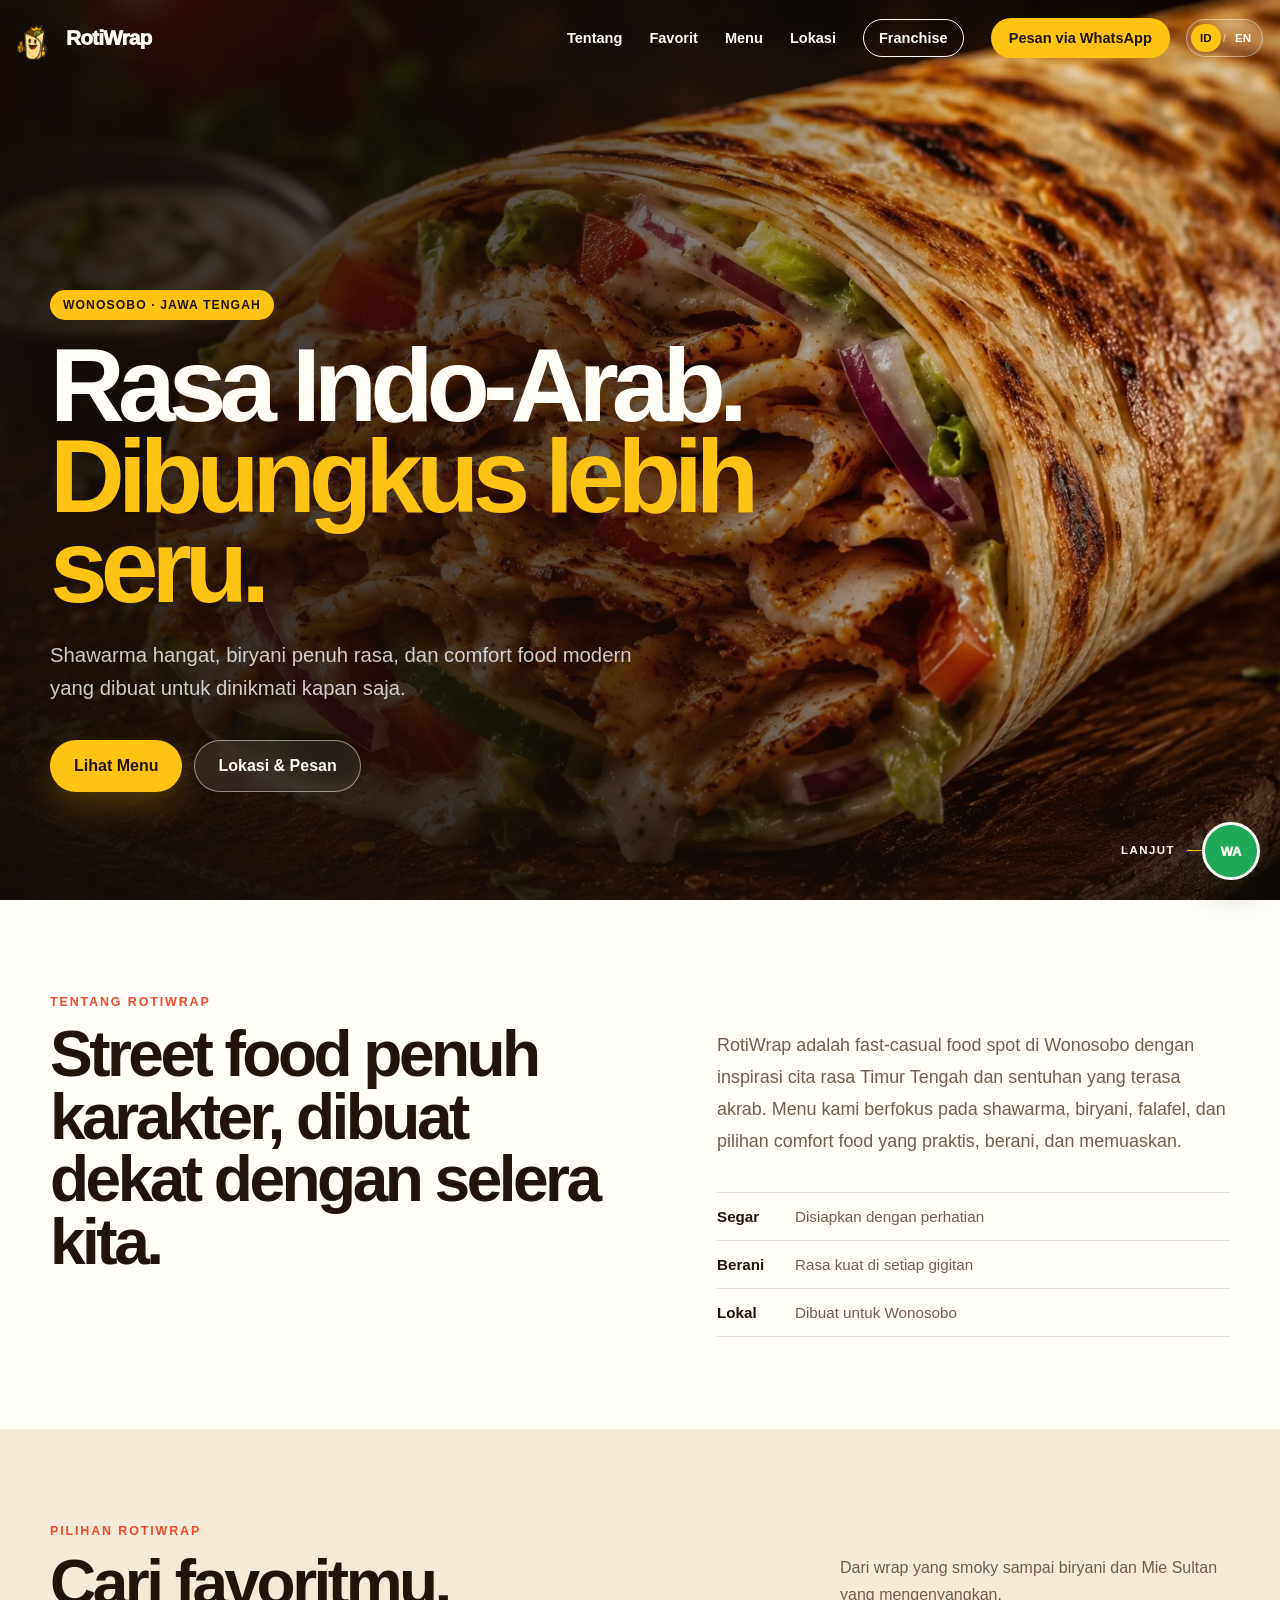
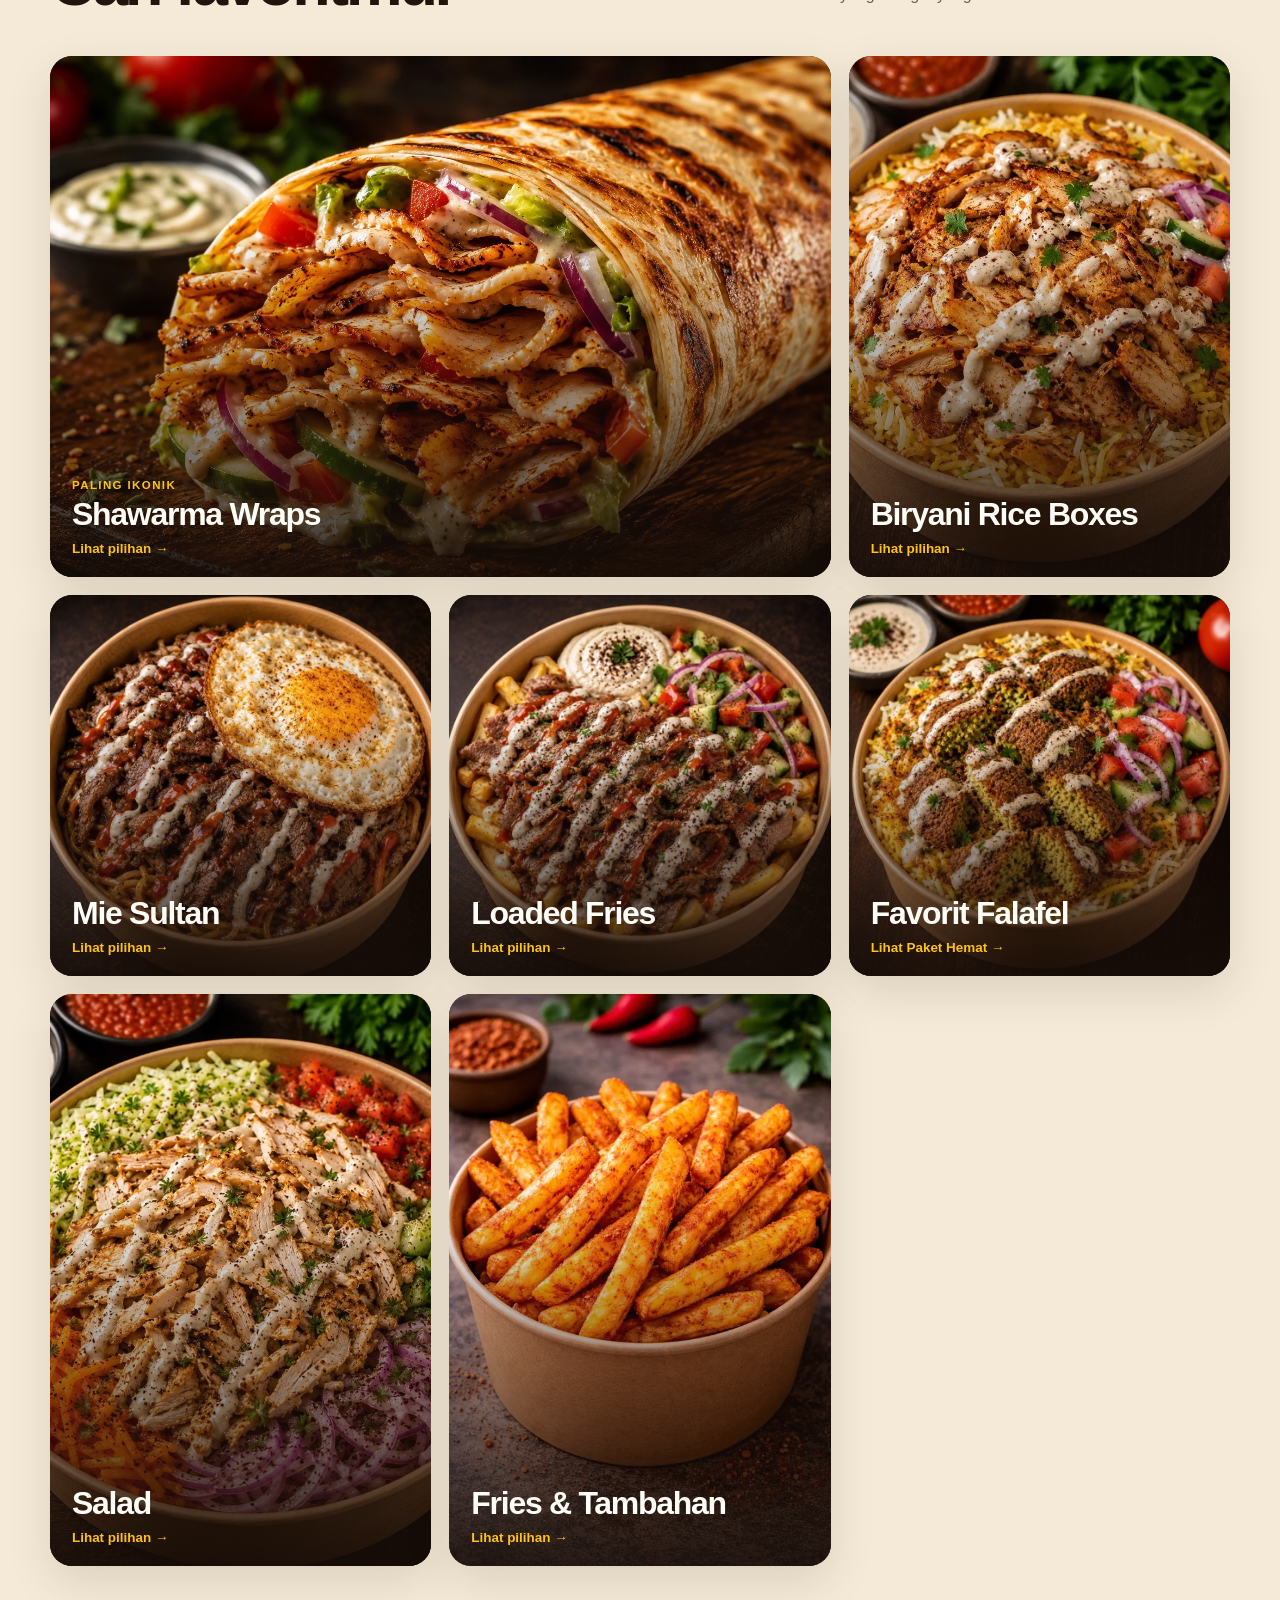
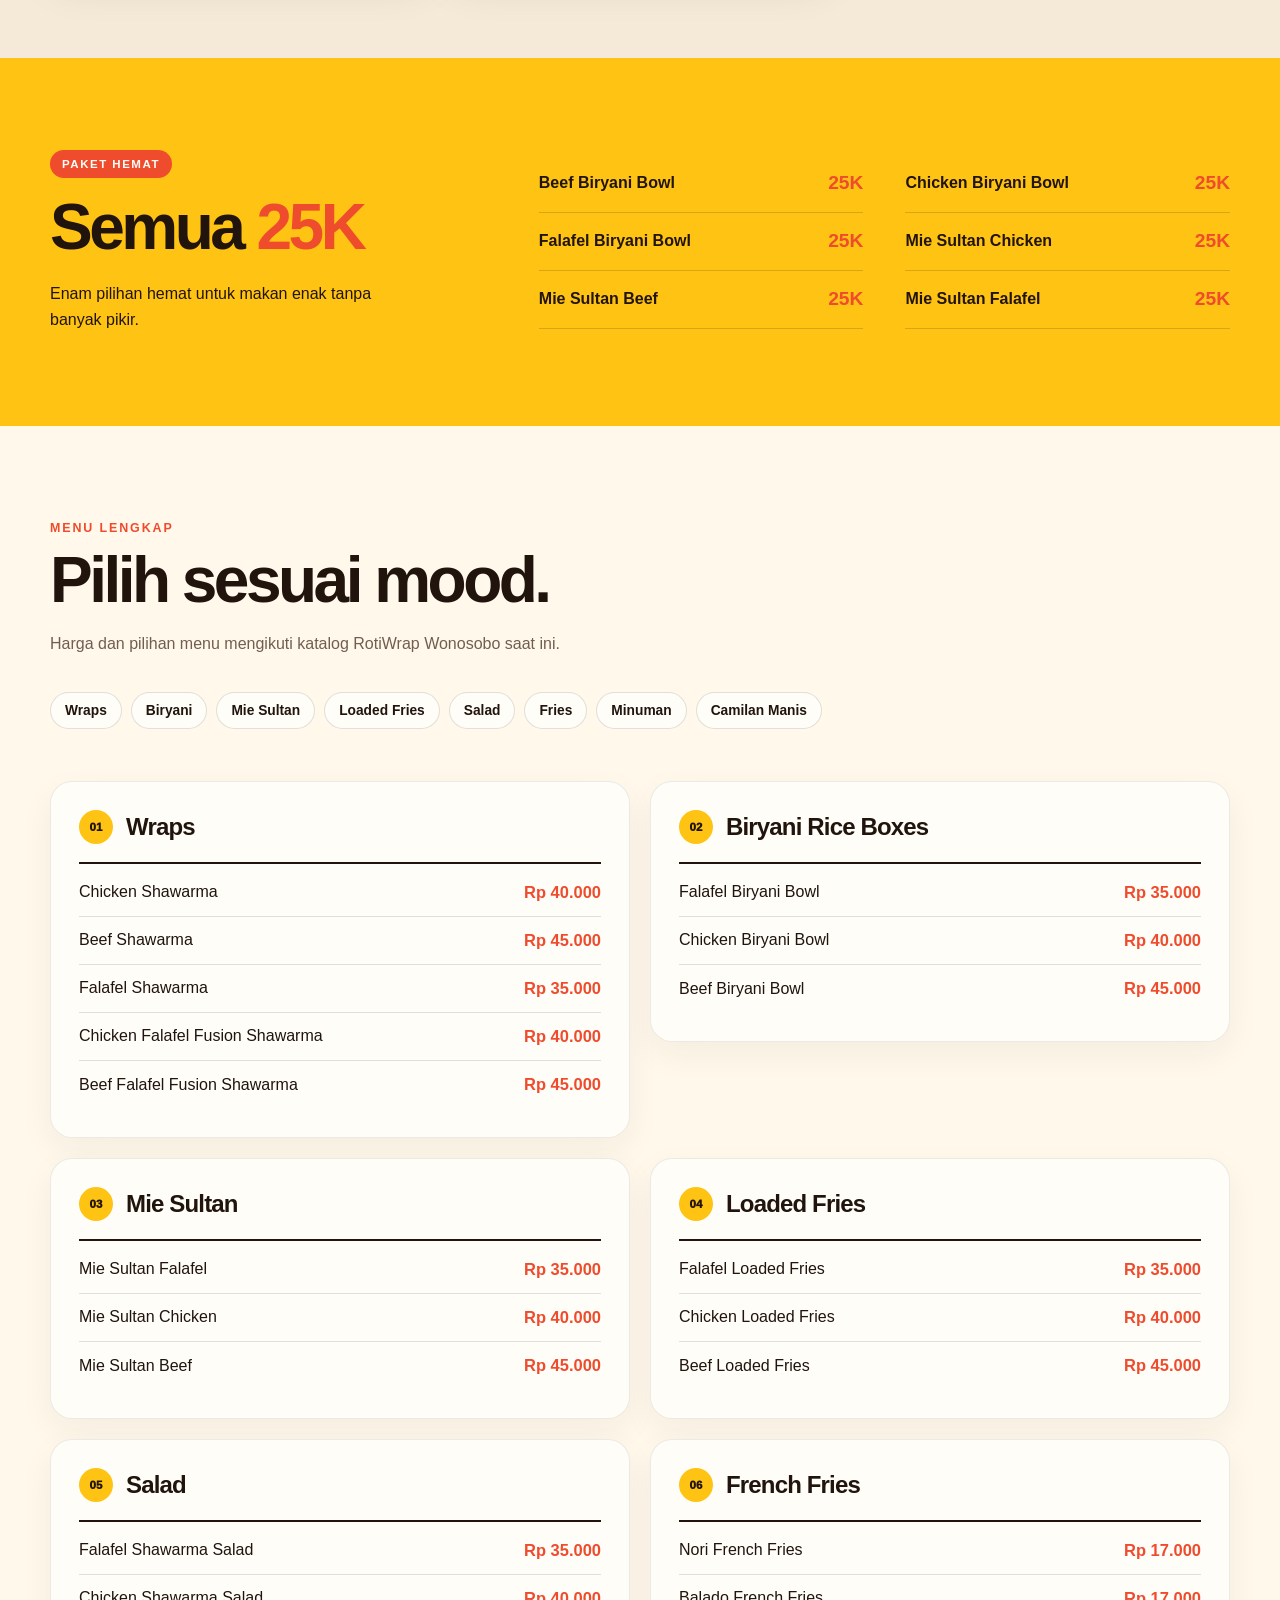
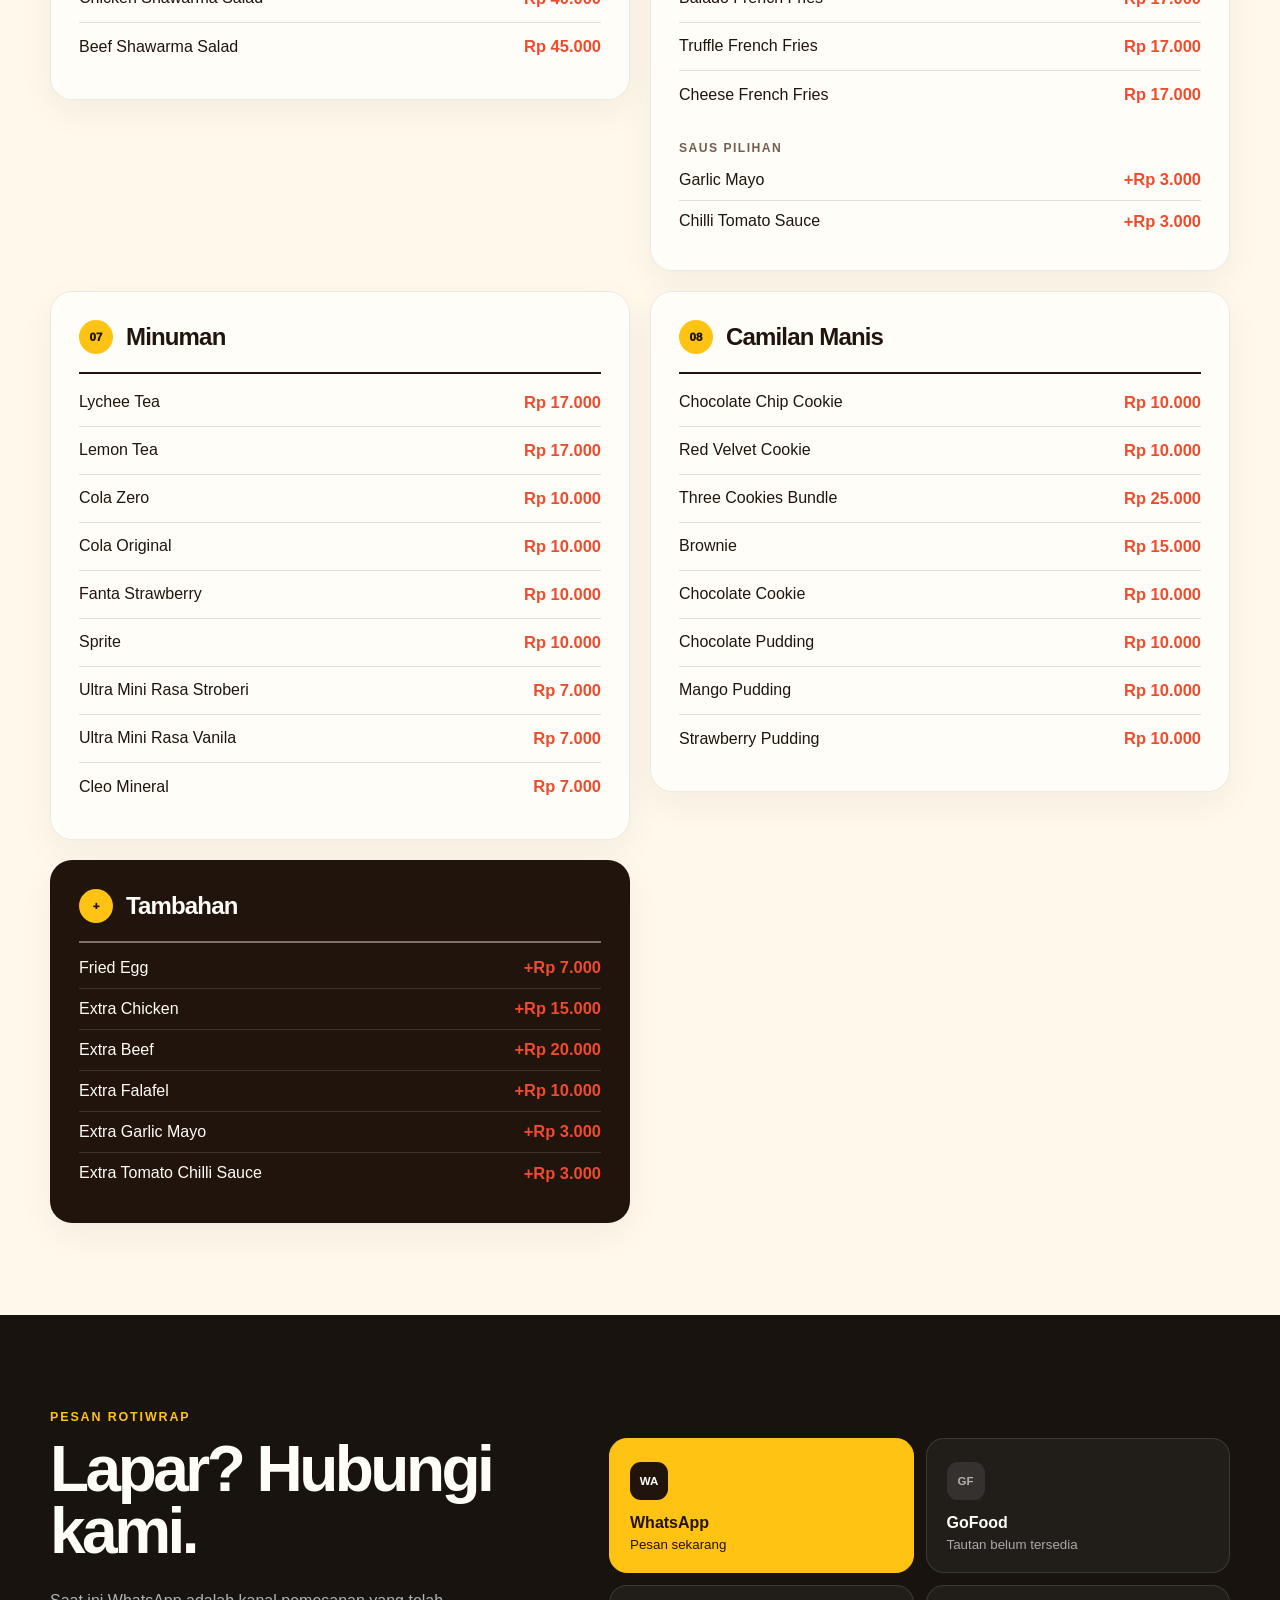
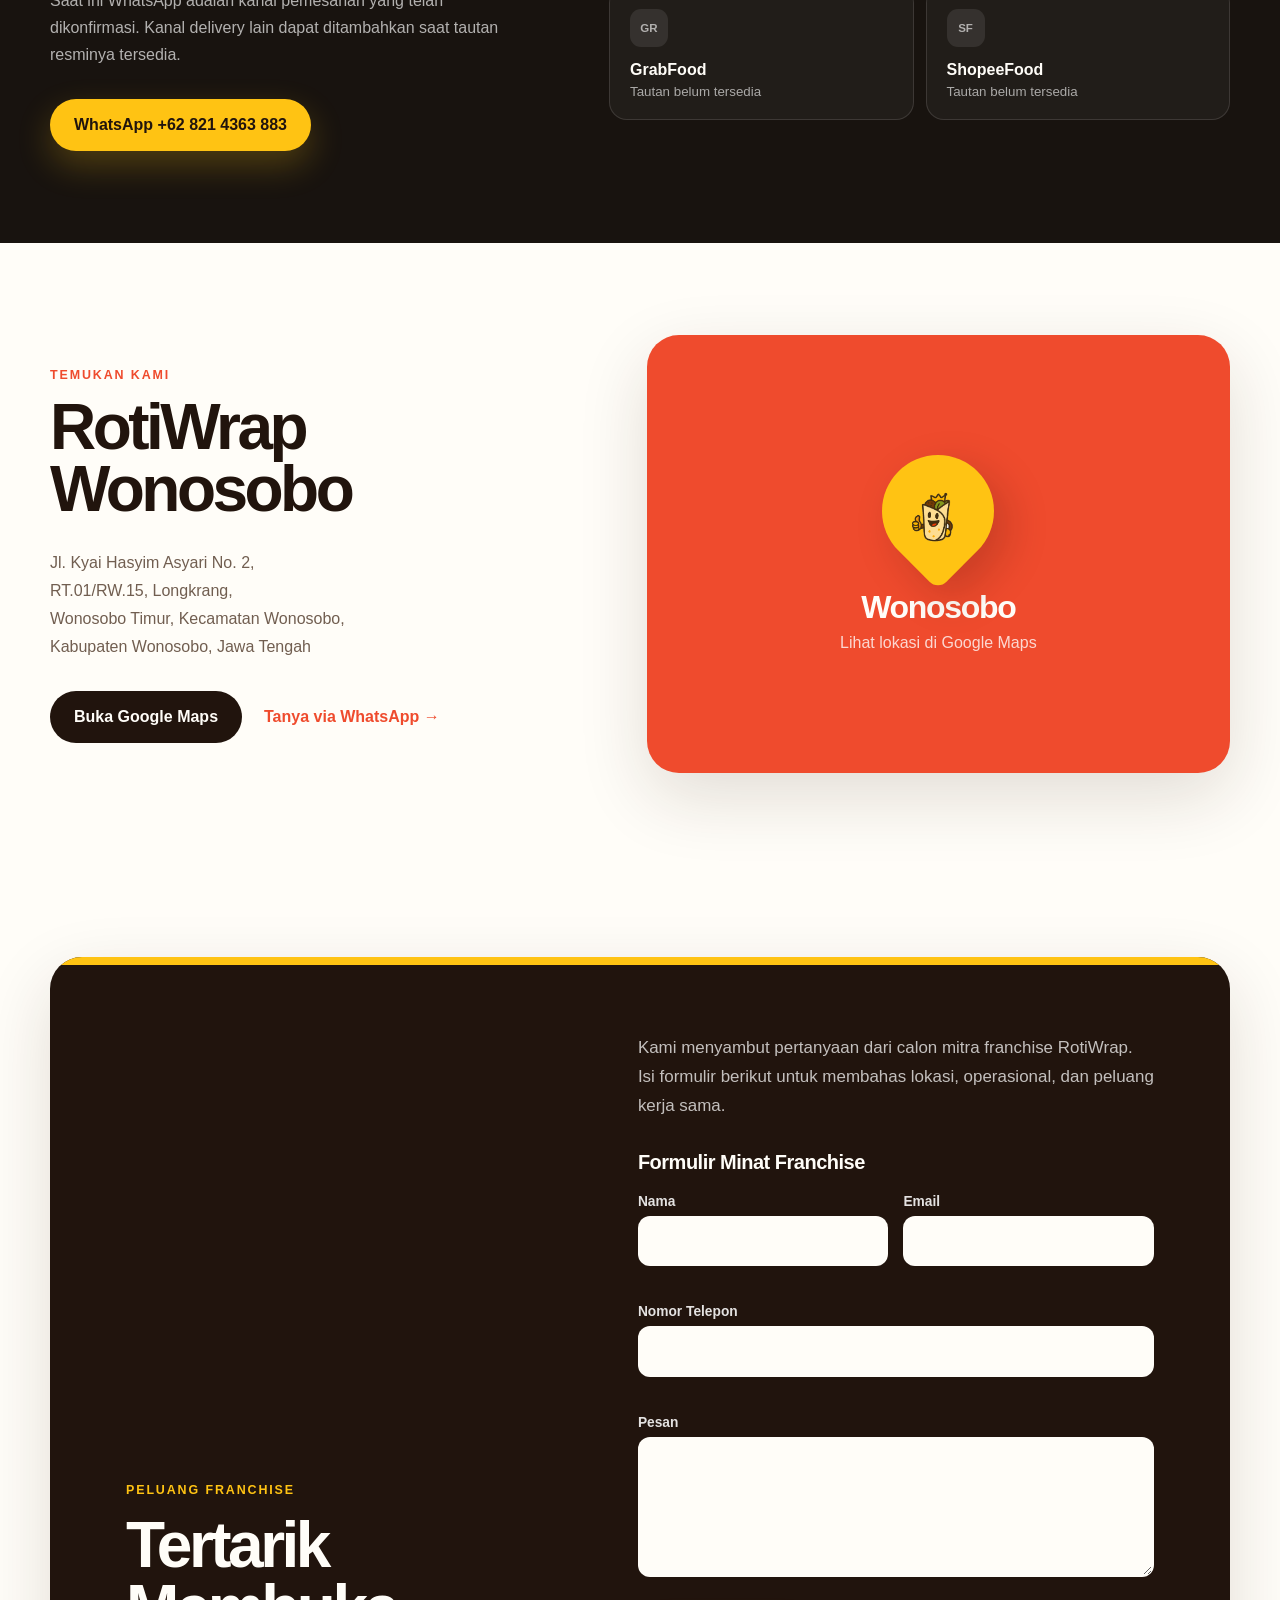
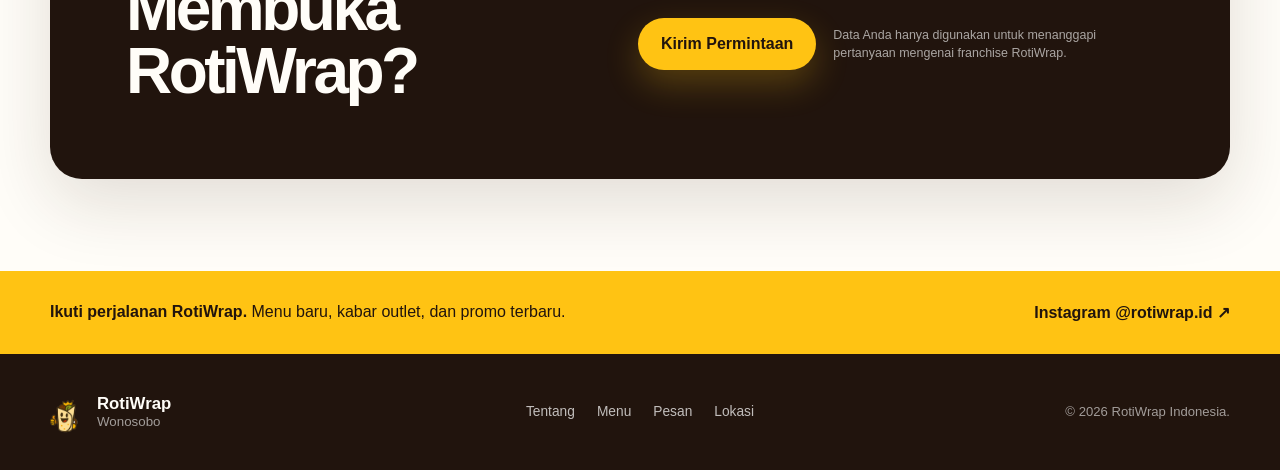
==== index.html @ ae72c0f6 "feat: add franchise enquiry form" ====
<!doctype html>
<html lang="id">
<head>
  <meta charset="utf-8" />
  <meta name="viewport" content="width=device-width, initial-scale=1" />
  <meta name="description" content="RotiWrap Wonosobo menyajikan shawarma wraps, biryani rice boxes, Mie Sultan, loaded fries, salad, dan camilan dengan cita rasa Indo-Arab modern." />
  <meta name="theme-color" content="#ffc313" />
  <meta name="robots" content="index,follow" />
  <link rel="canonical" href="https://rotiwrap.id/" />

  <meta property="og:type" content="website" />
  <meta property="og:locale" content="id_ID" />
  <meta property="og:site_name" content="RotiWrap" />
  <meta property="og:title" content="RotiWrap Wonosobo | Indo-Arab Street Food" />
  <meta property="og:description" content="Shawarma wraps, biryani rice boxes, Mie Sultan, loaded fries, dan lebih banyak menu favorit di Wonosobo." />
  <meta property="og:url" content="https://rotiwrap.id/" />
  <meta property="og:image" content="https://rotiwrap.id/images/hero-wrap.jpg" />
  <meta property="og:image:alt" content="Chicken shawarma wrap RotiWrap" />

  <title>RotiWrap Wonosobo | Indo-Arab Street Food</title>
  <link rel="icon" type="image/png" sizes="64x64" href="images/favicon.png" />
  <link rel="preload" href="images/hero-wrap.webp" as="image" media="(min-width: 721px)" />
  <link rel="preload" href="images/hero-wrap-mobile.webp" as="image" media="(max-width: 720px)" />
  <link rel="stylesheet" href="css/style.css" />
</head>
<body>
  <a class="skip-link" href="#main-content" data-i18n="skipLink">Lewati ke konten utama</a>

  <header class="site-header" id="top">
    <div class="nav-shell">
      <a class="brand" href="#top" aria-label="RotiWrap — kembali ke atas" data-i18n-aria-label="brandHomeLabel">
        <img src="images/brand-mark.png" width="44" height="61" alt="" />
        <span>RotiWrap</span>
      </a>

      <nav class="main-nav" id="main-nav" aria-label="Navigasi utama" data-i18n-aria-label="mainNavLabel">
        <a href="#tentang" data-i18n="navAbout">Tentang</a>
        <a href="#favorit" data-i18n="navFavourites">Favorit</a>
        <a href="#menu" data-i18n="navMenu">Menu</a>
        <a href="#lokasi" data-i18n="navLocation">Lokasi</a>
        <a class="nav-franchise" href="#franchise" data-i18n="navFranchise">Franchise</a>
        <a class="nav-order" href="https://wa.me/628214363883" target="_blank" rel="noopener" data-contact-purpose="customer" data-i18n="navOrder">Pesan via WhatsApp</a>
      </nav>

      <div class="header-actions">
        <div class="language-switcher" role="group" aria-label="Pilih bahasa" data-i18n-aria-label="languageSwitcherLabel">
          <button type="button" data-lang="id" aria-pressed="true" aria-label="Gunakan Bahasa Indonesia" data-i18n-aria-label="languageIdLabel">ID</button>
          <span aria-hidden="true">/</span>
          <button type="button" data-lang="en" aria-pressed="false" aria-label="Use English" data-i18n-aria-label="languageEnLabel">EN</button>
        </div>

        <button class="menu-toggle" type="button" aria-expanded="false" aria-controls="main-nav">
          <span class="sr-only" data-i18n="menuOpenLabel">Buka menu navigasi</span>
          <span></span><span></span><span></span>
        </button>
      </div>
    </div>
  </header>

  <main id="main-content">
    <section class="hero" aria-labelledby="hero-title">
      <picture>
        <source media="(max-width: 720px)" srcset="images/hero-wrap-mobile.webp" />
        <img class="hero-image" src="images/hero-wrap.webp" width="1536" height="1024" alt="Shawarma wrap RotiWrap dengan ayam panggang dan sayuran segar" data-i18n-alt="heroImageAlt" />
      </picture>
      <div class="hero-shade"></div>
      <div class="hero-content content-shell">
        <span class="location-kicker" data-i18n="heroLocation">Wonosobo · Jawa Tengah</span>
        <h1 id="hero-title" data-i18n-html="heroTitle">Rasa Indo-Arab.<br /><em>Dibungkus lebih seru.</em></h1>
        <p data-i18n="heroDescription">Shawarma hangat, biryani penuh rasa, dan comfort food modern yang dibuat untuk dinikmati kapan saja.</p>
        <div class="hero-actions">
          <a class="button button-primary" href="#menu" data-i18n="heroMenuButton">Lihat Menu</a>
          <a class="button button-light" href="#lokasi" data-i18n="heroLocationButton">Lokasi &amp; Pesan</a>
        </div>
      </div>
      <a class="hero-scroll" href="#tentang" aria-label="Lihat bagian berikutnya" data-i18n="heroScroll" data-i18n-aria-label="heroScrollLabel">Scroll</a>
    </section>

    <section class="intro section content-shell" id="tentang" aria-labelledby="about-title">
      <div class="section-heading intro-heading">
        <span class="eyebrow" data-i18n="aboutEyebrow">Tentang RotiWrap</span>
        <h2 id="about-title" data-i18n="aboutTitle">Street food penuh karakter, dibuat dekat dengan selera kita.</h2>
      </div>
      <div class="intro-copy">
        <p data-i18n="aboutDescription">RotiWrap adalah fast-casual food spot di Wonosobo dengan inspirasi cita rasa Timur Tengah dan sentuhan yang terasa akrab. Menu kami berfokus pada shawarma, biryani, falafel, dan pilihan comfort food yang praktis, berani, dan memuaskan.</p>
        <div class="intro-points" aria-label="Keunggulan RotiWrap" data-i18n-aria-label="aboutPointsLabel">
          <span data-i18n-html="aboutPointFresh"><strong>Fresh</strong> Disiapkan dengan perhatian</span>
          <span data-i18n-html="aboutPointBold"><strong>Bold</strong> Rasa kuat di setiap gigitan</span>
          <span data-i18n-html="aboutPointLocal"><strong>Local</strong> Dibuat untuk Wonosobo</span>
        </div>
      </div>
    </section>

    <section class="highlights section" id="favorit" aria-labelledby="highlights-title">
      <div class="content-shell">
        <div class="section-heading heading-row">
          <div>
            <span class="eyebrow" data-i18n="highlightsEyebrow">Pilihan RotiWrap</span>
            <h2 id="highlights-title" data-i18n="highlightsTitle">Cari favoritmu.</h2>
          </div>
          <p data-i18n="highlightsDescription">Dari wrap yang smoky sampai biryani dan Mie Sultan yang mengenyangkan.</p>
        </div>

        <div class="highlight-grid">
          <article class="highlight-card highlight-wide">
            <img src="images/hero-wrap.webp" width="1536" height="1024" alt="Shawarma wrap RotiWrap" data-i18n-alt="wrapImageAlt" loading="lazy" decoding="async" />
            <div><span data-i18n="highlightIconic">Paling ikonik</span><h3 data-i18n="categoryShawarmaWraps">Shawarma Wraps</h3><a href="#wraps"><span data-i18n="viewChoices">Lihat pilihan</span> <span aria-hidden="true">→</span></a></div>
          </article>
          <article class="highlight-card">
            <img src="images/biryani.webp" width="886" height="886" alt="Chicken biryani bowl RotiWrap" data-i18n-alt="biryaniImageAlt" loading="lazy" decoding="async" />
            <div><h3 data-i18n="categoryBiryani">Biryani Rice Boxes</h3><a href="#biryani"><span data-i18n="viewChoices">Lihat pilihan</span> <span aria-hidden="true">→</span></a></div>
          </article>
          <article class="highlight-card">
            <img src="images/mie-sultan.webp" width="886" height="886" alt="Mie Sultan dengan daging dan telur" data-i18n-alt="mieImageAlt" loading="lazy" decoding="async" />
            <div><h3 data-i18n="categoryMieSultan">Mie Sultan</h3><a href="#mie-sultan"><span data-i18n="viewChoices">Lihat pilihan</span> <span aria-hidden="true">→</span></a></div>
          </article>
          <article class="highlight-card">
            <img src="images/loaded-fries.webp" width="886" height="886" alt="Loaded fries RotiWrap" data-i18n-alt="loadedFriesImageAlt" loading="lazy" decoding="async" />
            <div><h3 data-i18n="categoryLoadedFries">Loaded Fries</h3><a href="#loaded-fries"><span data-i18n="viewChoices">Lihat pilihan</span> <span aria-hidden="true">→</span></a></div>
          </article>
          <article class="highlight-card">
            <img src="images/falafel.webp" width="886" height="886" alt="Falafel dengan nasi biryani dan salad" data-i18n-alt="falafelImageAlt" loading="lazy" decoding="async" />
            <div><h3 data-i18n="categoryFalafelFavourites">Favorit Falafel</h3><a href="#paket-hemat"><span data-i18n="viewValueMeals">Lihat Paket Hemat</span> <span aria-hidden="true">→</span></a></div>
          </article>
          <article class="highlight-card">
            <img src="images/salad.webp" width="886" height="886" alt="Chicken shawarma salad RotiWrap" data-i18n-alt="saladImageAlt" loading="lazy" decoding="async" />
            <div><h3 data-i18n="categorySalad">Salad</h3><a href="#salad"><span data-i18n="viewChoices">Lihat pilihan</span> <span aria-hidden="true">→</span></a></div>
          </article>
          <article class="highlight-card">
            <img src="images/fries.webp" width="600" height="900" alt="French fries berbumbu" data-i18n-alt="friesImageAlt" loading="lazy" decoding="async" />
            <div><h3 data-i18n="categoryFriesAddons">Fries &amp; Tambahan</h3><a href="#french-fries"><span data-i18n="viewChoices">Lihat pilihan</span> <span aria-hidden="true">→</span></a></div>
          </article>
        </div>
      </div>
    </section>

    <section class="promo section" id="paket-hemat" aria-labelledby="promo-title">
      <div class="promo-shell content-shell">
        <div class="promo-intro">
          <span class="promo-label">Paket Hemat</span>
          <h2 id="promo-title" data-i18n-html="promoTitle">Semua <strong>25K</strong></h2>
          <p data-i18n="promoDescription">Enam pilihan hemat untuk makan enak tanpa banyak pikir.</p>
        </div>
        <div class="promo-list" role="list">
          <div role="listitem"><span>Beef Biryani Bowl</span><strong>25K</strong></div>
          <div role="listitem"><span>Chicken Biryani Bowl</span><strong>25K</strong></div>
          <div role="listitem"><span>Falafel Biryani Bowl</span><strong>25K</strong></div>
          <div role="listitem"><span>Mie Sultan Chicken</span><strong>25K</strong></div>
          <div role="listitem"><span>Mie Sultan Beef</span><strong>25K</strong></div>
          <div role="listitem"><span>Mie Sultan Falafel</span><strong>25K</strong></div>
        </div>
      </div>
    </section>

    <section class="full-menu section" id="menu" aria-labelledby="menu-title">
      <div class="content-shell">
        <div class="section-heading menu-heading">
          <span class="eyebrow" data-i18n="menuEyebrow">Menu Lengkap</span>
          <h2 id="menu-title" data-i18n="menuTitle">Pilih sesuai mood.</h2>
          <p data-i18n="menuDescription">Harga dan pilihan menu mengikuti katalog RotiWrap Wonosobo saat ini.</p>
        </div>

        <nav class="category-jump" aria-label="Lompat ke kategori menu" data-i18n-aria-label="categoryJumpLabel">
          <a href="#wraps" data-i18n="categoryWraps">Wraps</a><a href="#biryani" data-i18n="categoryBiryaniShort">Biryani</a><a href="#mie-sultan" data-i18n="categoryMieSultan">Mie Sultan</a><a href="#loaded-fries" data-i18n="categoryLoadedFries">Loaded Fries</a><a href="#salad" data-i18n="categorySalad">Salad</a><a href="#french-fries" data-i18n="categoryFriesShort">Fries</a><a href="#drinks" data-i18n="categoryDrinks">Minuman</a><a href="#sweet-treats" data-i18n="categorySweetTreats">Camilan Manis</a>
        </nav>

        <div class="menu-columns">
          <section class="menu-category" id="wraps">
            <div class="category-title"><span>01</span><h3 data-i18n="categoryWraps">Wraps</h3></div>
            <ul class="price-list">
              <li><span>Chicken Shawarma</span><strong>Rp 40.000</strong></li>
              <li><span>Beef Shawarma</span><strong>Rp 45.000</strong></li>
              <li><span>Falafel Shawarma</span><strong>Rp 35.000</strong></li>
              <li><span>Chicken Falafel Fusion Shawarma</span><strong>Rp 40.000</strong></li>
              <li><span>Beef Falafel Fusion Shawarma</span><strong>Rp 45.000</strong></li>
            </ul>
          </section>

          <section class="menu-category" id="biryani">
            <div class="category-title"><span>02</span><h3 data-i18n="categoryBiryani">Biryani Rice Boxes</h3></div>
            <ul class="price-list">
              <li><span>Falafel Biryani Bowl</span><strong>Rp 35.000</strong></li>
              <li><span>Chicken Biryani Bowl</span><strong>Rp 40.000</strong></li>
              <li><span>Beef Biryani Bowl</span><strong>Rp 45.000</strong></li>
            </ul>
          </section>

          <section class="menu-category" id="mie-sultan">
            <div class="category-title"><span>03</span><h3 data-i18n="categoryMieSultan">Mie Sultan</h3></div>
            <ul class="price-list">
              <li><span>Mie Sultan Falafel</span><strong>Rp 35.000</strong></li>
              <li><span>Mie Sultan Chicken</span><strong>Rp 40.000</strong></li>
              <li><span>Mie Sultan Beef</span><strong>Rp 45.000</strong></li>
            </ul>
          </section>

          <section class="menu-category" id="loaded-fries">
            <div class="category-title"><span>04</span><h3 data-i18n="categoryLoadedFries">Loaded Fries</h3></div>
            <ul class="price-list">
              <li><span>Falafel Loaded Fries</span><strong>Rp 35.000</strong></li>
              <li><span>Chicken Loaded Fries</span><strong>Rp 40.000</strong></li>
              <li><span>Beef Loaded Fries</span><strong>Rp 45.000</strong></li>
            </ul>
          </section>

          <section class="menu-category" id="salad">
            <div class="category-title"><span>05</span><h3 data-i18n="categorySalad">Salad</h3></div>
            <ul class="price-list">
              <li><span>Falafel Shawarma Salad</span><strong>Rp 35.000</strong></li>
              <li><span>Chicken Shawarma Salad</span><strong>Rp 40.000</strong></li>
              <li><span>Beef Shawarma Salad</span><strong>Rp 45.000</strong></li>
            </ul>
          </section>

          <section class="menu-category" id="french-fries">
            <div class="category-title"><span>06</span><h3 data-i18n="categoryFrenchFries">French Fries</h3></div>
            <ul class="price-list">
              <li><span>Nori French Fries</span><strong>Rp 17.000</strong></li>
              <li><span>Balado French Fries</span><strong>Rp 17.000</strong></li>
              <li><span>Truffle French Fries</span><strong>Rp 17.000</strong></li>
              <li><span>Cheese French Fries</span><strong>Rp 17.000</strong></li>
            </ul>
            <h4 data-i18n="sauceChoices">Saus pilihan</h4>
            <ul class="price-list compact">
              <li><span>Garlic Mayo</span><strong>+Rp 3.000</strong></li>
              <li><span>Chilli Tomato Sauce</span><strong>+Rp 3.000</strong></li>
            </ul>
          </section>

          <section class="menu-category" id="drinks">
            <div class="category-title"><span>07</span><h3 data-i18n="categoryDrinks">Minuman</h3></div>
            <ul class="price-list">
              <li><span>Lychee Tea</span><strong>Rp 17.000</strong></li>
              <li><span>Lemon Tea</span><strong>Rp 17.000</strong></li>
              <li><span>Cola Zero</span><strong>Rp 10.000</strong></li>
              <li><span>Cola Original</span><strong>Rp 10.000</strong></li>
              <li><span>Fanta Strawberry</span><strong>Rp 10.000</strong></li>
              <li><span>Sprite</span><strong>Rp 10.000</strong></li>
              <li><span>Ultra Mini Rasa Stroberi</span><strong>Rp 7.000</strong></li>
              <li><span>Ultra Mini Rasa Vanila</span><strong>Rp 7.000</strong></li>
              <li><span>Cleo Mineral</span><strong>Rp 7.000</strong></li>
            </ul>
          </section>

          <section class="menu-category" id="sweet-treats">
            <div class="category-title"><span>08</span><h3 data-i18n="categorySweetTreats">Camilan Manis</h3></div>
            <ul class="price-list">
              <li><span>Chocolate Chip Cookie</span><strong>Rp 10.000</strong></li>
              <li><span>Red Velvet Cookie</span><strong>Rp 10.000</strong></li>
              <li><span>Three Cookies Bundle</span><strong>Rp 25.000</strong></li>
              <li><span>Brownie</span><strong>Rp 15.000</strong></li>
              <li><span>Chocolate Cookie</span><strong>Rp 10.000</strong></li>
              <li><span>Chocolate Pudding</span><strong>Rp 10.000</strong></li>
              <li><span>Mango Pudding</span><strong>Rp 10.000</strong></li>
              <li><span>Strawberry Pudding</span><strong>Rp 10.000</strong></li>
            </ul>
          </section>

          <section class="menu-category add-ons">
            <div class="category-title"><span>+</span><h3 data-i18n="categoryAddons">Tambahan</h3></div>
            <ul class="price-list compact">
              <li><span>Fried Egg</span><strong>+Rp 7.000</strong></li>
              <li><span>Extra Chicken</span><strong>+Rp 15.000</strong></li>
              <li><span>Extra Beef</span><strong>+Rp 20.000</strong></li>
              <li><span>Extra Falafel</span><strong>+Rp 10.000</strong></li>
              <li><span>Extra Garlic Mayo</span><strong>+Rp 3.000</strong></li>
              <li><span>Extra Tomato Chilli Sauce</span><strong>+Rp 3.000</strong></li>
            </ul>
          </section>
        </div>
      </div>
    </section>

    <section class="order section" id="pesan" aria-labelledby="order-title">
      <div class="content-shell order-shell">
        <div>
          <span class="eyebrow eyebrow-light" data-i18n="orderEyebrow">Pesan RotiWrap</span>
          <h2 id="order-title" data-i18n="orderTitle">Lapar? Hubungi kami.</h2>
          <p data-i18n="orderDescription">Saat ini WhatsApp adalah kanal pemesanan yang telah dikonfirmasi. Kanal delivery lain dapat ditambahkan saat tautan resminya tersedia.</p>
          <a class="button button-primary" href="https://wa.me/628214363883" target="_blank" rel="noopener" data-contact-purpose="customer">WhatsApp +62 821 4363 883</a>
        </div>
        <div class="channel-grid" aria-label="Kanal pemesanan" data-i18n-aria-label="orderChannelsLabel">
          <a class="channel active" href="https://wa.me/628214363883" target="_blank" rel="noopener" data-contact-purpose="customer"><span>WA</span><strong>WhatsApp</strong><small data-i18n="orderNow">Pesan sekarang</small></a>
          <div class="channel"><span>GF</span><strong>GoFood</strong><small data-i18n="linkUnavailable">Tautan belum tersedia</small></div>
          <div class="channel"><span>GR</span><strong>GrabFood</strong><small data-i18n="linkUnavailable">Tautan belum tersedia</small></div>
          <div class="channel"><span>SF</span><strong>ShopeeFood</strong><small data-i18n="linkUnavailable">Tautan belum tersedia</small></div>
        </div>
      </div>
    </section>

    <section class="location section" id="lokasi" aria-labelledby="location-title">
      <div class="content-shell location-shell">
        <div class="location-copy">
          <span class="eyebrow" data-i18n="locationEyebrow">Temukan Kami</span>
          <h2 id="location-title">RotiWrap Wonosobo</h2>
          <address>
            Jl. Kyai Hasyim Asyari No. 2,<br />
            RT.01/RW.15, Longkrang,<br />
            Wonosobo Timur, Kecamatan Wonosobo,<br />
            Kabupaten Wonosobo, Jawa Tengah
          </address>
          <div class="location-actions">
            <a class="button button-dark" href="https://www.google.com/maps/search/?api=1&amp;query=Jl.%20Kyai%20Hasyim%20Asyari%20No.%202%20Wonosobo" target="_blank" rel="noopener" data-i18n="openMaps">Buka Google Maps</a>
            <a class="text-link" href="https://wa.me/628214363883" target="_blank" rel="noopener" data-contact-purpose="customer"><span data-i18n="askWhatsApp">Tanya via WhatsApp</span> <span aria-hidden="true">→</span></a>
          </div>
        </div>
        <a class="map-card" href="https://www.google.com/maps/search/?api=1&amp;query=Jl.%20Kyai%20Hasyim%20Asyari%20No.%202%20Wonosobo" target="_blank" rel="noopener" aria-label="Buka lokasi RotiWrap Wonosobo di Google Maps" data-i18n-aria-label="mapCardLabel">
          <div class="map-mark"><img src="images/brand-mark.png" width="70" height="97" alt="" /></div>
          <strong>Wonosobo</strong>
          <span data-i18n="viewOnMaps">Lihat lokasi di Google Maps</span>
        </a>
      </div>
    </section>

    <section class="franchise section" id="franchise" aria-labelledby="franchise-title">
      <div class="franchise-shell content-shell">
        <div class="franchise-heading">
          <span class="eyebrow eyebrow-light" data-i18n="franchiseEyebrow">Peluang Franchise</span>
          <h2 id="franchise-title" data-i18n="franchiseTitle">Tertarik Membuka RotiWrap?</h2>
        </div>
        <div class="franchise-copy">
          <p data-i18n="franchiseDescription">Kami menyambut pertanyaan dari calon mitra franchise RotiWrap. Hubungi kami untuk membahas lokasi, operasional, dan peluang kerja sama.</p>
          <form class="franchise-form" id="franchise-enquiry-form" method="post" data-endpoint="https://asia-southeast2-rotiwrap-epos-prod-jkt.cloudfunctions.net/submitFranchiseEnquiry" data-recaptcha-site-key="6LcNwaItAAAAAImNc36ABgnm3PDPzZk0U3ptCCM3" novalidate>
            <h3 data-i18n="franchiseFormTitle">Formulir Minat Franchise</h3>
            <div class="franchise-form-grid">
              <div class="form-field">
                <label for="franchise-name" data-i18n="franchiseNameLabel">Nama</label>
                <input id="franchise-name" name="name" type="text" autocomplete="name" maxlength="100" required aria-describedby="franchise-name-error" />
                <span class="field-error" id="franchise-name-error" aria-live="polite"></span>
              </div>
              <div class="form-field">
                <label for="franchise-email" data-i18n="franchiseEmailLabel">Email</label>
                <input id="franchise-email" name="email" type="email" autocomplete="email" maxlength="254" required aria-describedby="franchise-email-error" />
                <span class="field-error" id="franchise-email-error" aria-live="polite"></span>
              </div>
              <div class="form-field franchise-form-wide">
                <label for="franchise-phone" data-i18n="franchisePhoneLabel">Nomor Telepon</label>
                <input id="franchise-phone" name="phone" type="tel" autocomplete="tel" inputmode="tel" maxlength="30" pattern="[-+0-9() .]{7,30}" required aria-describedby="franchise-phone-error" />
                <span class="field-error" id="franchise-phone-error" aria-live="polite"></span>
              </div>
              <div class="form-field franchise-form-wide">
                <label for="franchise-message" data-i18n="franchiseMessageLabel">Pesan</label>
                <textarea id="franchise-message" name="message" rows="5" minlength="10" maxlength="2000" required aria-describedby="franchise-message-error"></textarea>
                <span class="field-error" id="franchise-message-error" aria-live="polite"></span>
              </div>
            </div>
            <div class="form-honeypot" aria-hidden="true">
              <label for="franchise-company-website">Website</label>
              <input id="franchise-company-website" name="website" type="text" tabindex="-1" autocomplete="off" />
            </div>
            <div class="franchise-form-footer">
              <button class="button button-primary" type="submit"><span data-i18n="franchiseSubmitButton">Kirim Permintaan</span></button>
              <p data-i18n="franchisePrivacyNote">Data Anda hanya digunakan untuk menanggapi pertanyaan mengenai franchise RotiWrap.</p>
            </div>
            <p class="form-status" id="franchise-form-status" role="status" aria-live="polite"></p>
          </form>
        </div>
      </div>
    </section>

    <section class="social-strip" aria-label="Ikuti RotiWrap" data-i18n-aria-label="socialLabel">
      <div class="content-shell social-shell">
        <p data-i18n-html="socialDescription"><strong>Ikuti perjalanan RotiWrap.</strong> Menu baru, kabar outlet, dan promo terbaru.</p>
        <a href="https://www.instagram.com/rotiwrap.id?igsh=bnJ2YnRpcG1sYWVv&amp;utm_source=qr" target="_blank" rel="noopener">Instagram @rotiwrap.id <span aria-hidden="true">↗</span></a>
      </div>
    </section>
  </main>

  <footer class="site-footer">
    <div class="content-shell footer-shell">
      <a class="footer-brand" href="#top">
        <img src="images/brand-mark.png" width="48" height="66" alt="" />
        <span><strong>RotiWrap</strong><small>Wonosobo</small></span>
      </a>
      <nav aria-label="Navigasi footer" data-i18n-aria-label="footerNavLabel"><a href="#tentang" data-i18n="navAbout">Tentang</a><a href="#menu" data-i18n="navMenu">Menu</a><a href="#pesan" data-i18n="footerOrder">Pesan</a><a href="#lokasi" data-i18n="navLocation">Lokasi</a></nav>
      <p>© <span id="year"></span> RotiWrap Indonesia.</p>
    </div>
  </footer>

  <a class="floating-whatsapp" href="https://wa.me/628214363883" target="_blank" rel="noopener" data-contact-purpose="customer" aria-label="Pesan RotiWrap melalui WhatsApp" data-i18n-aria-label="floatingWhatsAppLabel">WA</a>
  <script src="js/script.js" defer></script>
</body>
</html>
---- css/style.css ----
:root {
  --yellow: #ffc313;
  --yellow-soft: #ffdc70;
  --cream: #fff8eb;
  --paper: #f5ead8;
  --white: #fffdf8;
  --ink: #21140d;
  --charcoal: #18130f;
  --muted: #715e50;
  --red: #ef4b2d;
  --line: rgba(33, 20, 13, 0.13);
  --shadow: 0 24px 70px rgba(52, 29, 14, 0.14);
  --radius-lg: 32px;
  --radius-md: 22px;
  --content: 1180px;
}

* { box-sizing: border-box; }
html { scroll-behavior: smooth; scroll-padding-top: 86px; }
body {
  margin: 0;
  overflow-x: hidden;
  color: var(--ink);
  background: var(--white);
  font-family: Inter, ui-sans-serif, -apple-system, BlinkMacSystemFont, "Segoe UI", sans-serif;
  -webkit-font-smoothing: antialiased;
}
img { display: block; max-width: 100%; }
a { color: inherit; text-decoration: none; }
button, a { -webkit-tap-highlight-color: transparent; }
button { font: inherit; }
.sr-only {
  position: absolute;
  width: 1px;
  height: 1px;
  padding: 0;
  margin: -1px;
  overflow: hidden;
  clip: rect(0, 0, 0, 0);
  white-space: nowrap;
  border: 0;
}
.skip-link {
  position: fixed;
  top: 8px;
  left: 8px;
  z-index: 999;
  padding: 12px 16px;
  color: var(--ink);
  background: var(--yellow);
  border-radius: 10px;
  transform: translateY(-150%);
}
.skip-link:focus { transform: translateY(0); }
.content-shell { width: min(var(--content), calc(100% - 40px)); margin-inline: auto; }
.section { padding-block: 92px; }
.eyebrow {
  display: inline-block;
  margin-bottom: 14px;
  color: var(--red);
  font-size: 0.78rem;
  font-weight: 900;
  letter-spacing: 0.15em;
  text-transform: uppercase;
}
.section-heading h2,
.promo h2,
.order h2,
.location h2 {
  margin: 0;
  font-size: clamp(2.35rem, 5vw, 4.65rem);
  line-height: 0.98;
  letter-spacing: -0.055em;
}

/* Navigation */
.site-header {
  position: fixed;
  inset: 0 0 auto;
  z-index: 100;
  color: var(--white);
  transition: background-color 180ms ease, box-shadow 180ms ease, color 180ms ease;
}
.site-header.scrolled,
.site-header.menu-open {
  color: var(--ink);
  background: rgba(255, 253, 248, 0.96);
  box-shadow: 0 10px 35px rgba(40, 20, 8, 0.11);
  backdrop-filter: blur(14px);
}
.nav-shell {
  width: min(1280px, calc(100% - 34px));
  min-height: 76px;
  margin-inline: auto;
  display: flex;
  align-items: center;
  justify-content: space-between;
}
.brand { display: inline-flex; align-items: center; gap: 11px; font-size: 1.3rem; font-weight: 950; letter-spacing: -0.04em; }
.brand img { width: 38px; height: 52px; object-fit: contain; }
.main-nav { margin-left: auto; display: flex; align-items: center; gap: 27px; font-size: 0.91rem; font-weight: 750; }
.main-nav > a { position: relative; }
.main-nav > a:not(.nav-order):not(.nav-franchise)::after {
  content: "";
  position: absolute;
  left: 0;
  right: 100%;
  bottom: -7px;
  height: 2px;
  background: var(--yellow);
  transition: right 180ms ease;
}
.main-nav > a:hover::after,
.main-nav > a:focus-visible::after { right: 0; }
.nav-franchise { padding: 10px 15px; border: 1px solid currentColor; border-radius: 999px; }
.nav-franchise:hover { background: rgba(255, 255, 255, 0.1); }
.site-header.scrolled .nav-franchise:hover,
.site-header.menu-open .nav-franchise:hover { background: var(--paper); }
.nav-order { padding: 12px 18px; color: var(--ink); background: var(--yellow); border-radius: 999px; }
.header-actions { margin-left: 16px; display: flex; align-items: center; gap: 7px; }
.language-switcher {
  min-height: 38px;
  padding: 4px;
  display: inline-flex;
  align-items: center;
  gap: 2px;
  color: inherit;
  background: rgba(255, 255, 255, 0.1);
  border: 1px solid rgba(255, 255, 255, 0.42);
  border-radius: 999px;
  font-size: 0.72rem;
  font-weight: 900;
}
.site-header.scrolled .language-switcher,
.site-header.menu-open .language-switcher { background: var(--white); border-color: var(--line); }
.language-switcher button {
  min-width: 30px;
  min-height: 28px;
  padding: 4px 7px;
  color: inherit;
  background: transparent;
  border: 0;
  border-radius: 999px;
  cursor: pointer;
  font: inherit;
}
.language-switcher button[aria-pressed="true"] { color: var(--ink); background: var(--yellow); }
.language-switcher > span { opacity: 0.48; }
.menu-toggle { display: none; width: 46px; height: 46px; padding: 11px; border: 0; color: inherit; background: transparent; cursor: pointer; }
.menu-toggle > span:not(.sr-only) { display: block; height: 2px; margin: 5px 0; background: currentColor; transition: transform 180ms ease, opacity 180ms ease; }

/* Hero */
.hero {
  min-height: 760px;
  height: min(900px, 100svh);
  position: relative;
  display: flex;
  align-items: flex-end;
  overflow: hidden;
  color: var(--white);
  background: var(--charcoal);
}
.hero picture,
.hero-image,
.hero-shade { position: absolute; inset: 0; width: 100%; height: 100%; }
.hero-image { object-fit: cover; object-position: 60% center; }
.hero-shade {
  background:
    linear-gradient(90deg, rgba(20, 12, 8, 0.92) 0%, rgba(20, 12, 8, 0.66) 48%, rgba(20, 12, 8, 0.12) 78%),
    linear-gradient(0deg, rgba(20, 12, 8, 0.58) 0%, transparent 43%);
}
.hero-content { position: relative; z-index: 1; padding-bottom: clamp(84px, 12vh, 130px); }
.location-kicker {
  display: inline-flex;
  align-items: center;
  gap: 8px;
  margin-bottom: 20px;
  padding: 8px 13px;
  color: var(--ink);
  background: var(--yellow);
  border-radius: 999px;
  font-size: 0.76rem;
  font-weight: 900;
  letter-spacing: 0.09em;
  text-transform: uppercase;
}
.hero h1 {
  max-width: 820px;
  margin: 0;
  font-size: clamp(3.65rem, 8.1vw, 7.7rem);
  line-height: 0.87;
  letter-spacing: -0.067em;
}
.hero h1 em { color: var(--yellow); font-style: normal; }
.hero-content > p { max-width: 590px; margin: 28px 0 0; color: rgba(255, 255, 255, 0.78); font-size: clamp(1.02rem, 1.6vw, 1.27rem); line-height: 1.65; }
.hero-actions { display: flex; flex-wrap: wrap; gap: 12px; margin-top: 34px; }
.button {
  min-height: 52px;
  padding: 14px 23px;
  display: inline-flex;
  align-items: center;
  justify-content: center;
  border: 1px solid transparent;
  border-radius: 999px;
  font-weight: 850;
  transition: transform 160ms ease, box-shadow 160ms ease, background-color 160ms ease;
}
.button:hover { transform: translateY(-2px); }
.button-primary { color: var(--ink); background: var(--yellow); box-shadow: 0 14px 34px rgba(255, 195, 19, 0.24); }
.button-light { color: var(--white); border-color: rgba(255, 255, 255, 0.48); background: rgba(255, 255, 255, 0.08); backdrop-filter: blur(8px); }
.button-dark { color: var(--white); background: var(--ink); }
.hero-scroll {
  position: absolute;
  right: 4vw;
  bottom: 44px;
  z-index: 2;
  padding-right: 54px;
  font-size: 0.72rem;
  font-weight: 850;
  letter-spacing: 0.12em;
  text-transform: uppercase;
}
.hero-scroll::after { content: ""; position: absolute; top: 50%; right: 0; width: 42px; height: 1px; background: var(--yellow); }

/* About */
.intro { display: grid; grid-template-columns: 1.05fr 0.95fr; gap: clamp(42px, 8vw, 100px); align-items: start; }
.intro-heading h2 { max-width: 680px; }
.intro-copy > p { margin: 38px 0 0; color: var(--muted); font-size: 1.12rem; line-height: 1.78; }
.intro-points { display: grid; gap: 0; margin-top: 34px; border-top: 1px solid var(--line); }
.intro-points span { padding-block: 15px; display: flex; gap: 16px; color: var(--muted); border-bottom: 1px solid var(--line); font-size: 0.95rem; }
.intro-points strong { min-width: 62px; color: var(--ink); }

/* Highlights */
.highlights { background: var(--paper); }
.heading-row { margin-bottom: 42px; display: flex; align-items: end; justify-content: space-between; gap: 40px; }
.heading-row > p { max-width: 390px; margin: 0 0 6px; color: var(--muted); line-height: 1.7; }
.highlight-grid { display: grid; grid-template-columns: repeat(12, 1fr); gap: 18px; }
.highlight-card {
  grid-column: span 4;
  min-height: 330px;
  position: relative;
  overflow: hidden;
  isolation: isolate;
  color: var(--white);
  background: var(--ink);
  border-radius: var(--radius-md);
  box-shadow: 0 16px 45px rgba(44, 24, 12, 0.12);
}
.highlight-wide { grid-column: span 8; }
.highlight-card img { width: 100%; height: 100%; object-fit: cover; transition: transform 450ms ease; }
.highlight-card::after { content: ""; position: absolute; inset: 0; z-index: 0; background: linear-gradient(0deg, rgba(22, 13, 8, 0.88), rgba(22, 13, 8, 0) 67%); }
.highlight-card > div { position: absolute; left: 22px; right: 22px; bottom: 20px; z-index: 1; }
.highlight-card > div > span { color: var(--yellow); font-size: 0.72rem; font-weight: 900; letter-spacing: 0.12em; text-transform: uppercase; }
.highlight-card h3 { margin: 5px 0 9px; font-size: clamp(1.45rem, 2.5vw, 2.2rem); line-height: 1; letter-spacing: -0.04em; }
.highlight-card a { font-size: 0.84rem; font-weight: 800; }
.highlight-card a span { color: var(--yellow); }
.highlight-card:hover img { transform: scale(1.035); }

/* Promotion */
.promo { color: var(--ink); background: var(--yellow); }
.promo-shell { display: grid; grid-template-columns: 0.72fr 1.28fr; gap: clamp(42px, 8vw, 100px); align-items: center; }
.promo-label { display: inline-block; margin-bottom: 18px; padding: 8px 12px; color: var(--white); background: var(--red); border-radius: 999px; font-size: 0.72rem; font-weight: 900; letter-spacing: 0.13em; text-transform: uppercase; }
.promo h2 strong { color: var(--red); }
.promo-intro p { max-width: 360px; margin: 22px 0 0; line-height: 1.65; }
.promo-list { display: grid; grid-template-columns: 1fr 1fr; column-gap: 42px; }
.promo-list > div { min-height: 58px; display: flex; align-items: center; justify-content: space-between; gap: 18px; border-bottom: 1px solid rgba(33, 20, 13, 0.17); font-weight: 760; }
.promo-list strong { color: var(--red); font-size: 1.2rem; }

/* Full menu */
.full-menu { background: var(--cream); }
.menu-heading { max-width: 650px; }
.menu-heading > p { margin: 20px 0 0; color: var(--muted); line-height: 1.65; }
.category-jump { margin-block: 34px 42px; padding-bottom: 10px; display: flex; gap: 9px; overflow-x: auto; scrollbar-width: thin; }
.category-jump a { flex: 0 0 auto; padding: 10px 14px; background: var(--white); border: 1px solid var(--line); border-radius: 999px; font-size: 0.86rem; font-weight: 780; }
.category-jump a:hover { border-color: var(--red); }
.menu-columns { display: grid; grid-template-columns: 1fr 1fr; gap: 20px; align-items: start; }
.menu-category { padding: 28px; background: var(--white); border: 1px solid rgba(33, 20, 13, 0.08); border-radius: var(--radius-md); box-shadow: 0 12px 34px rgba(66, 38, 17, 0.055); scroll-margin-top: 98px; }
.category-title { display: flex; align-items: center; gap: 13px; padding-bottom: 18px; border-bottom: 2px solid var(--ink); }
.category-title > span { width: 34px; height: 34px; display: grid; place-items: center; color: var(--ink); background: var(--yellow); border-radius: 50%; font-size: 0.72rem; font-weight: 950; }
.category-title h3 { margin: 0; font-size: 1.5rem; letter-spacing: -0.035em; }
.price-list { margin: 5px 0 0; padding: 0; list-style: none; }
.price-list li { min-height: 48px; display: flex; align-items: center; justify-content: space-between; gap: 22px; border-bottom: 1px solid var(--line); }
.price-list li:last-child { border-bottom: 0; }
.price-list span { line-height: 1.35; }
.price-list strong { flex: 0 0 auto; color: var(--red); font-size: 1.03rem; }
.menu-category h4 { margin: 22px 0 5px; color: var(--muted); font-size: 0.76rem; letter-spacing: 0.12em; text-transform: uppercase; }
.price-list.compact li { min-height: 41px; }
.add-ons { background: var(--ink); color: var(--white); }
.add-ons .category-title { border-color: rgba(255, 255, 255, 0.4); }
.add-ons .price-list li { border-color: rgba(255, 255, 255, 0.13); }

/* Ordering */
.order { color: var(--white); background: var(--charcoal); }
.order-shell { display: grid; grid-template-columns: 0.85fr 1.15fr; gap: clamp(44px, 8vw, 100px); align-items: center; }
.eyebrow-light { color: var(--yellow); }
.order h2 { max-width: 550px; }
.order-shell > div:first-child > p { max-width: 540px; margin: 24px 0 30px; color: rgba(255, 255, 255, 0.67); line-height: 1.7; }
.channel-grid { display: grid; grid-template-columns: 1fr 1fr; gap: 12px; }
.channel { min-height: 135px; padding: 20px; display: flex; flex-direction: column; justify-content: flex-end; border: 1px solid rgba(255, 255, 255, 0.12); border-radius: 18px; color: rgba(255, 255, 255, 0.62); background: rgba(255, 255, 255, 0.045); }
.channel > span { width: 38px; height: 38px; margin-bottom: 14px; display: grid; place-items: center; border-radius: 11px; background: rgba(255, 255, 255, 0.09); font-size: 0.72rem; font-weight: 900; }
.channel strong { color: var(--white); }
.channel small { margin-top: 5px; }
.channel.active { color: var(--ink); border-color: var(--yellow); background: var(--yellow); }
.channel.active strong { color: var(--ink); }
.channel.active > span { color: var(--white); background: var(--ink); }

/* Location and footer */
.location { background: var(--white); }
.location-shell { display: grid; grid-template-columns: 0.92fr 1.08fr; gap: clamp(42px, 8vw, 100px); align-items: stretch; }
.location-copy { padding-block: 30px; }
.location address { margin-top: 28px; color: var(--muted); font-style: normal; line-height: 1.75; }
.location-actions { margin-top: 30px; display: flex; flex-wrap: wrap; align-items: center; gap: 22px; }
.text-link { font-weight: 820; }
.text-link span { color: var(--red); }
.map-card { min-height: 390px; display: grid; place-items: center; align-content: center; gap: 8px; text-align: center; color: var(--white); background: var(--red); border-radius: var(--radius-lg); box-shadow: var(--shadow); }
.map-mark { width: 112px; height: 112px; margin-bottom: 14px; display: grid; place-items: center; background: var(--yellow); border-radius: 50% 50% 50% 12px; transform: rotate(-45deg); box-shadow: 0 20px 40px rgba(67, 20, 8, 0.22); }
.map-mark img { width: 52px; height: 72px; object-fit: contain; transform: rotate(45deg); }
.map-card strong { font-size: 2rem; letter-spacing: -0.04em; }
.map-card span { color: rgba(255, 255, 255, 0.78); }
.franchise { background: var(--white); }
.franchise-shell {
  position: relative;
  overflow: hidden;
  padding: clamp(40px, 6vw, 76px);
  display: grid;
  grid-template-columns: 0.9fr 1.1fr;
  gap: clamp(40px, 7vw, 90px);
  align-items: end;
  color: var(--white);
  background: var(--ink);
  border-radius: var(--radius-lg);
  box-shadow: var(--shadow);
}
.franchise-shell::before { content: ""; position: absolute; inset: 0 0 auto; height: 8px; background: var(--yellow); }
.franchise-heading,
.franchise-copy { position: relative; z-index: 1; }
.franchise-heading .eyebrow { margin-bottom: 17px; }
.franchise h2 { margin: 0; font-size: clamp(2.35rem, 5vw, 4.5rem); line-height: 0.98; letter-spacing: -0.055em; }
.franchise-copy > p:first-child { margin: 0; color: rgba(255, 255, 255, 0.73); font-size: 1.06rem; line-height: 1.72; }
.franchise-form { margin-top: 30px; }
.franchise-form h3 { margin: 0 0 20px; font-size: 1.25rem; letter-spacing: -0.025em; }
.franchise-form-grid { display: grid; grid-template-columns: 1fr 1fr; gap: 17px 15px; }
.franchise-form-wide { grid-column: 1 / -1; }
.form-field { display: grid; gap: 7px; }
.form-field label { color: rgba(255, 255, 255, 0.88); font-size: 0.86rem; font-weight: 800; }
.form-field input,
.form-field textarea {
  width: 100%;
  min-height: 50px;
  padding: 12px 14px;
  color: var(--ink);
  background: var(--white);
  border: 2px solid transparent;
  border-radius: 12px;
  font: inherit;
  line-height: 1.4;
}
.form-field textarea { min-height: 126px; resize: vertical; }
.form-field input:focus,
.form-field textarea:focus { border-color: var(--yellow); outline: 0; box-shadow: 0 0 0 3px rgba(255, 194, 15, 0.2); }
.form-field input[aria-invalid="true"],
.form-field textarea[aria-invalid="true"] { border-color: #ff785c; }
.field-error { min-height: 1.15em; color: #ffb19f; font-size: 0.78rem; line-height: 1.25; }
.form-honeypot { position: absolute !important; left: -10000px !important; width: 1px !important; height: 1px !important; overflow: hidden !important; }
.franchise-form-footer { margin-top: 20px; display: flex; align-items: center; gap: 17px; }
.franchise-form-footer .button { flex: 0 0 auto; border: 0; cursor: pointer; }
.franchise-form-footer .button:disabled { cursor: wait; opacity: 0.68; }
.franchise-form-footer p { margin: 0; color: rgba(255, 255, 255, 0.62); font-size: 0.78rem; line-height: 1.45; }
.form-status { min-height: 1.4em; margin: 13px 0 0; color: #ffb19f; font-size: 0.86rem; font-weight: 750; }
.form-status[data-state="success"] { color: #a8e8b1; }
.social-strip { padding-block: 32px; color: var(--ink); background: var(--yellow); }
.social-shell { display: flex; align-items: center; justify-content: space-between; gap: 30px; }
.social-shell p { margin: 0; }
.social-shell a { flex: 0 0 auto; font-weight: 900; }
.site-footer { padding-block: 34px; color: var(--white); background: var(--ink); }
.footer-shell { display: grid; grid-template-columns: 1fr auto 1fr; align-items: center; gap: 30px; }
.footer-brand { display: inline-flex; align-items: center; gap: 12px; justify-self: start; }
.footer-brand img { width: 35px; height: 48px; object-fit: contain; }
.footer-brand span { display: grid; }
.footer-brand strong { font-size: 1.05rem; }
.footer-brand small { color: rgba(255, 255, 255, 0.58); }
.site-footer nav { display: flex; gap: 22px; color: rgba(255, 255, 255, 0.72); font-size: 0.86rem; }
.site-footer p { justify-self: end; margin: 0; color: rgba(255, 255, 255, 0.58); font-size: 0.82rem; }
.floating-whatsapp {
  position: fixed;
  right: 20px;
  bottom: 20px;
  z-index: 80;
  width: 58px;
  height: 58px;
  display: grid;
  place-items: center;
  color: var(--white);
  background: #1fa855;
  border: 3px solid var(--white);
  border-radius: 50%;
  box-shadow: 0 12px 30px rgba(20, 50, 25, 0.28);
  font-size: 0.82rem;
  font-weight: 950;
}

:focus-visible { outline: 3px solid var(--red); outline-offset: 4px; }

@media (max-width: 900px) {
  .section { padding-block: 76px; }
  .intro,
  .promo-shell,
  .order-shell,
  .location-shell,
  .franchise-shell { grid-template-columns: 1fr; }
  .heading-row { align-items: start; flex-direction: column; gap: 20px; }
  .highlight-card { grid-column: span 6; }
  .highlight-wide { grid-column: span 12; }
  .promo-shell { gap: 42px; }
  .promo-list { column-gap: 28px; }
  .order-shell { gap: 50px; }
  .map-card { min-height: 330px; }
  .franchise-shell { gap: 30px; }
  .footer-shell { grid-template-columns: 1fr; justify-items: center; text-align: center; }
  .footer-brand,
  .site-footer p { justify-self: center; }
  .main-nav { gap: 17px; }
}

@media (max-width: 860px) {
  .nav-shell { min-height: 68px; }
  .header-actions { margin-left: auto; }
  .site-header.scrolled .brand,
  .site-header.menu-open .brand { color: var(--ink); }
  .menu-toggle { display: block; }
  .menu-toggle[aria-expanded="true"] > span:nth-child(2) { transform: translateY(7px) rotate(45deg); }
  .menu-toggle[aria-expanded="true"] > span:nth-child(3) { opacity: 0; }
  .menu-toggle[aria-expanded="true"] > span:nth-child(4) { transform: translateY(-7px) rotate(-45deg); }
  .main-nav {
    position: absolute;
    top: 68px;
    left: 14px;
    right: 14px;
    padding: 14px;
    display: none;
    align-items: stretch;
    gap: 3px;
    color: var(--ink);
    background: var(--white);
    border-radius: 18px;
    box-shadow: var(--shadow);
  }
  .main-nav.open { display: grid; }
  .main-nav a { min-height: 46px; padding: 13px 14px; display: flex; align-items: center; border-radius: 12px; }
  .main-nav > a:not(.nav-order):not(.nav-franchise)::after { display: none; }
  .nav-franchise { justify-content: center; margin-top: 5px; border-color: var(--line); background: var(--paper); }
  .nav-order { justify-content: center; margin-top: 5px; }
  .hero { min-height: 690px; height: 93svh; }
  .hero-image { object-position: 59% center; }
  .hero-shade {
    background:
      linear-gradient(0deg, rgba(20, 12, 8, 0.94) 0%, rgba(20, 12, 8, 0.55) 61%, rgba(20, 12, 8, 0.15) 100%),
      linear-gradient(90deg, rgba(20, 12, 8, 0.36), transparent);
  }
  .hero-content { padding-bottom: 62px; }
  .hero h1 { font-size: clamp(3.25rem, 15vw, 5rem); }
  .hero-content > p { font-size: 1rem; line-height: 1.55; }
  .hero-scroll { display: none; }
  .highlight-card,
  .highlight-wide { grid-column: span 12; min-height: 290px; }
  .promo-list { grid-template-columns: 1fr; }
  .menu-columns { grid-template-columns: 1fr; }
  .channel-grid { grid-template-columns: 1fr 1fr; }
  .social-shell { align-items: start; flex-direction: column; gap: 14px; }
  .site-footer nav { flex-wrap: wrap; justify-content: center; }
}

@media (max-width: 480px) {
  .content-shell { width: min(100% - 28px, var(--content)); }
  .section { padding-block: 64px; }
  .brand { font-size: 1.18rem; }
  .brand img { width: 33px; height: 46px; }
  .location-kicker { margin-bottom: 15px; }
  .hero-actions { display: grid; grid-template-columns: 1fr 1fr; gap: 9px; }
  .button { min-height: 50px; padding-inline: 17px; font-size: 0.92rem; text-align: center; }
  .intro-copy > p { margin-top: 7px; }
  .highlight-grid { gap: 12px; }
  .highlight-card { min-height: 260px; }
  .promo-list > div { min-height: 54px; }
  .menu-category { padding: 22px 19px; }
  .price-list li { min-height: 50px; align-items: start; padding-block: 13px; }
  .price-list span { padding-right: 6px; }
  .price-list strong { font-size: 0.98rem; }
  .channel-grid { grid-template-columns: 1fr; }
  .channel { min-height: 112px; }
  .map-card { min-height: 300px; }
  .location-actions { align-items: stretch; flex-direction: column; }
  .franchise-form-grid { grid-template-columns: 1fr; }
  .franchise-form-wide { grid-column: auto; }
  .franchise-form-footer { align-items: stretch; flex-direction: column; }
  .franchise-form-footer .button { width: 100%; }
  .text-link { padding-left: 8px; }
  .floating-whatsapp { right: 14px; bottom: 14px; width: 54px; height: 54px; }
}

@media (prefers-reduced-motion: reduce) {
  html { scroll-behavior: auto; }
  *, *::before, *::after { scroll-behavior: auto !important; transition-duration: 0.01ms !important; animation-duration: 0.01ms !important; animation-iteration-count: 1 !important; }
}
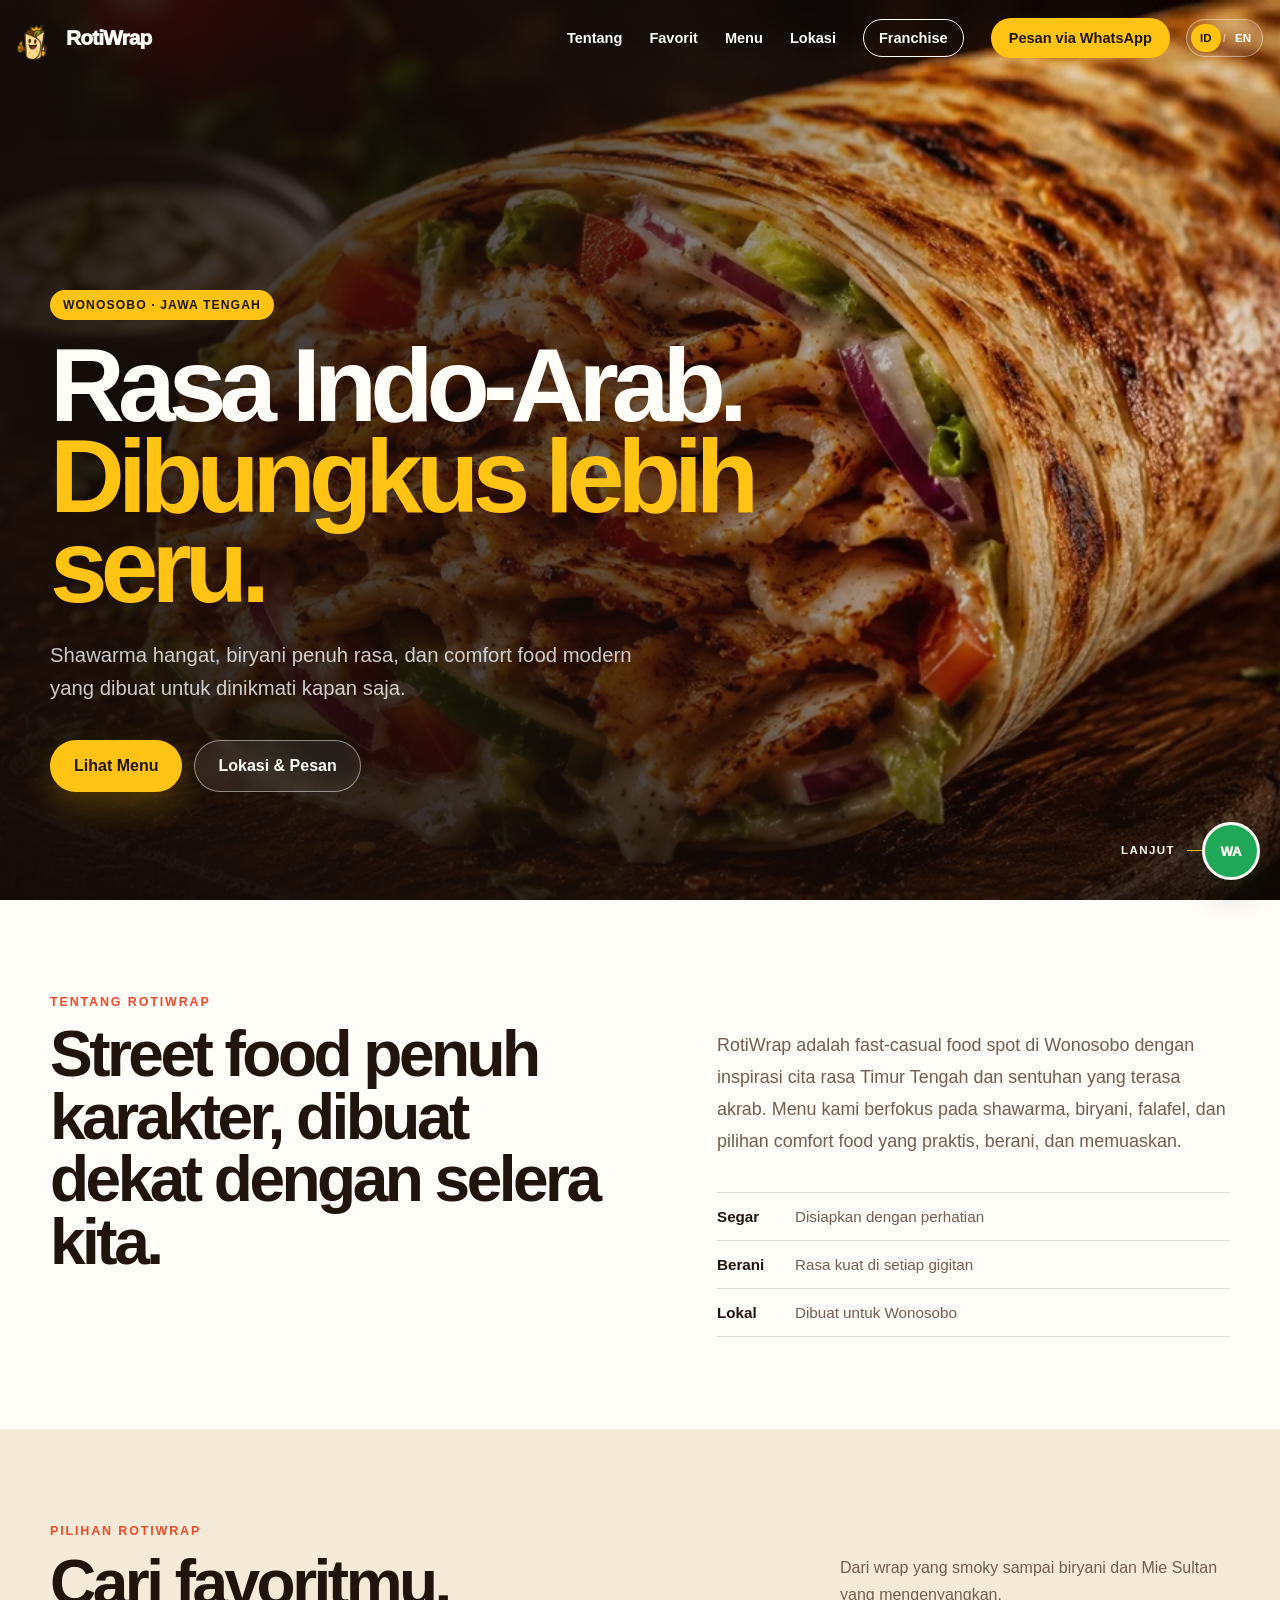
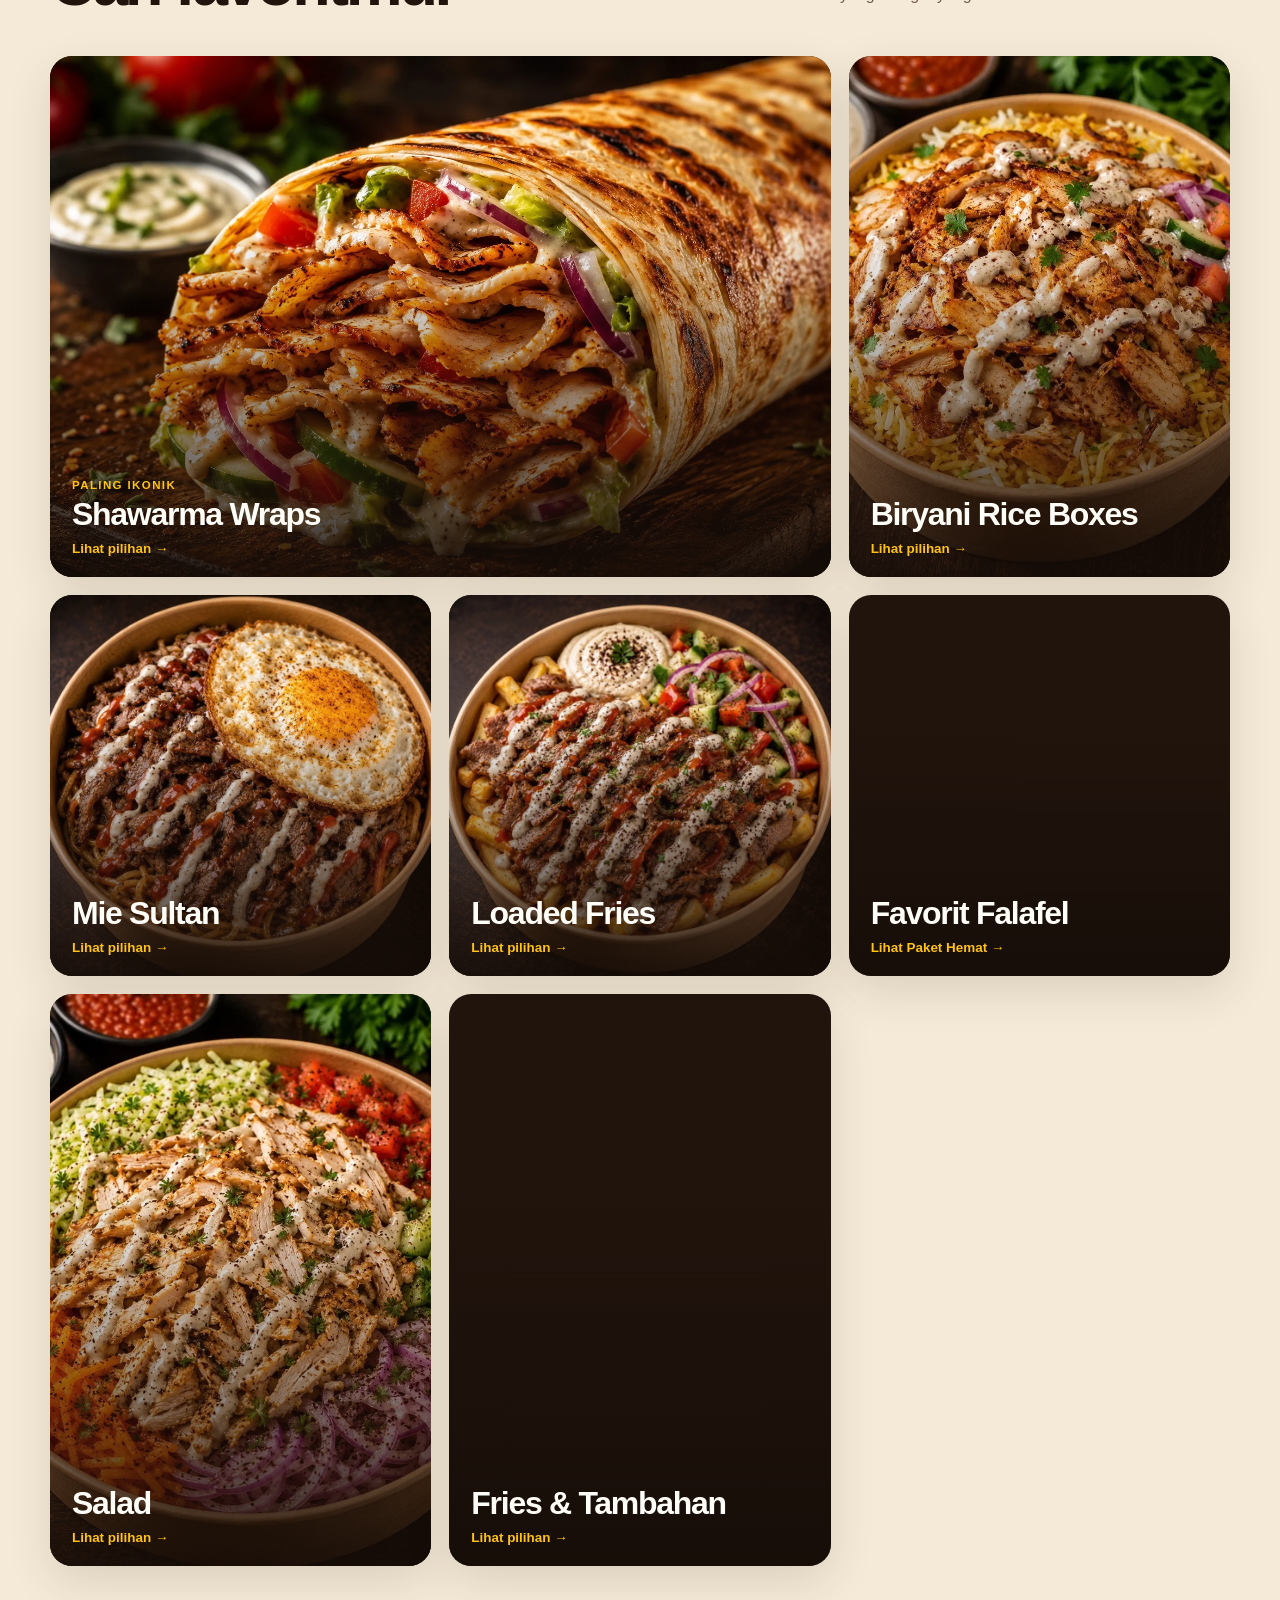
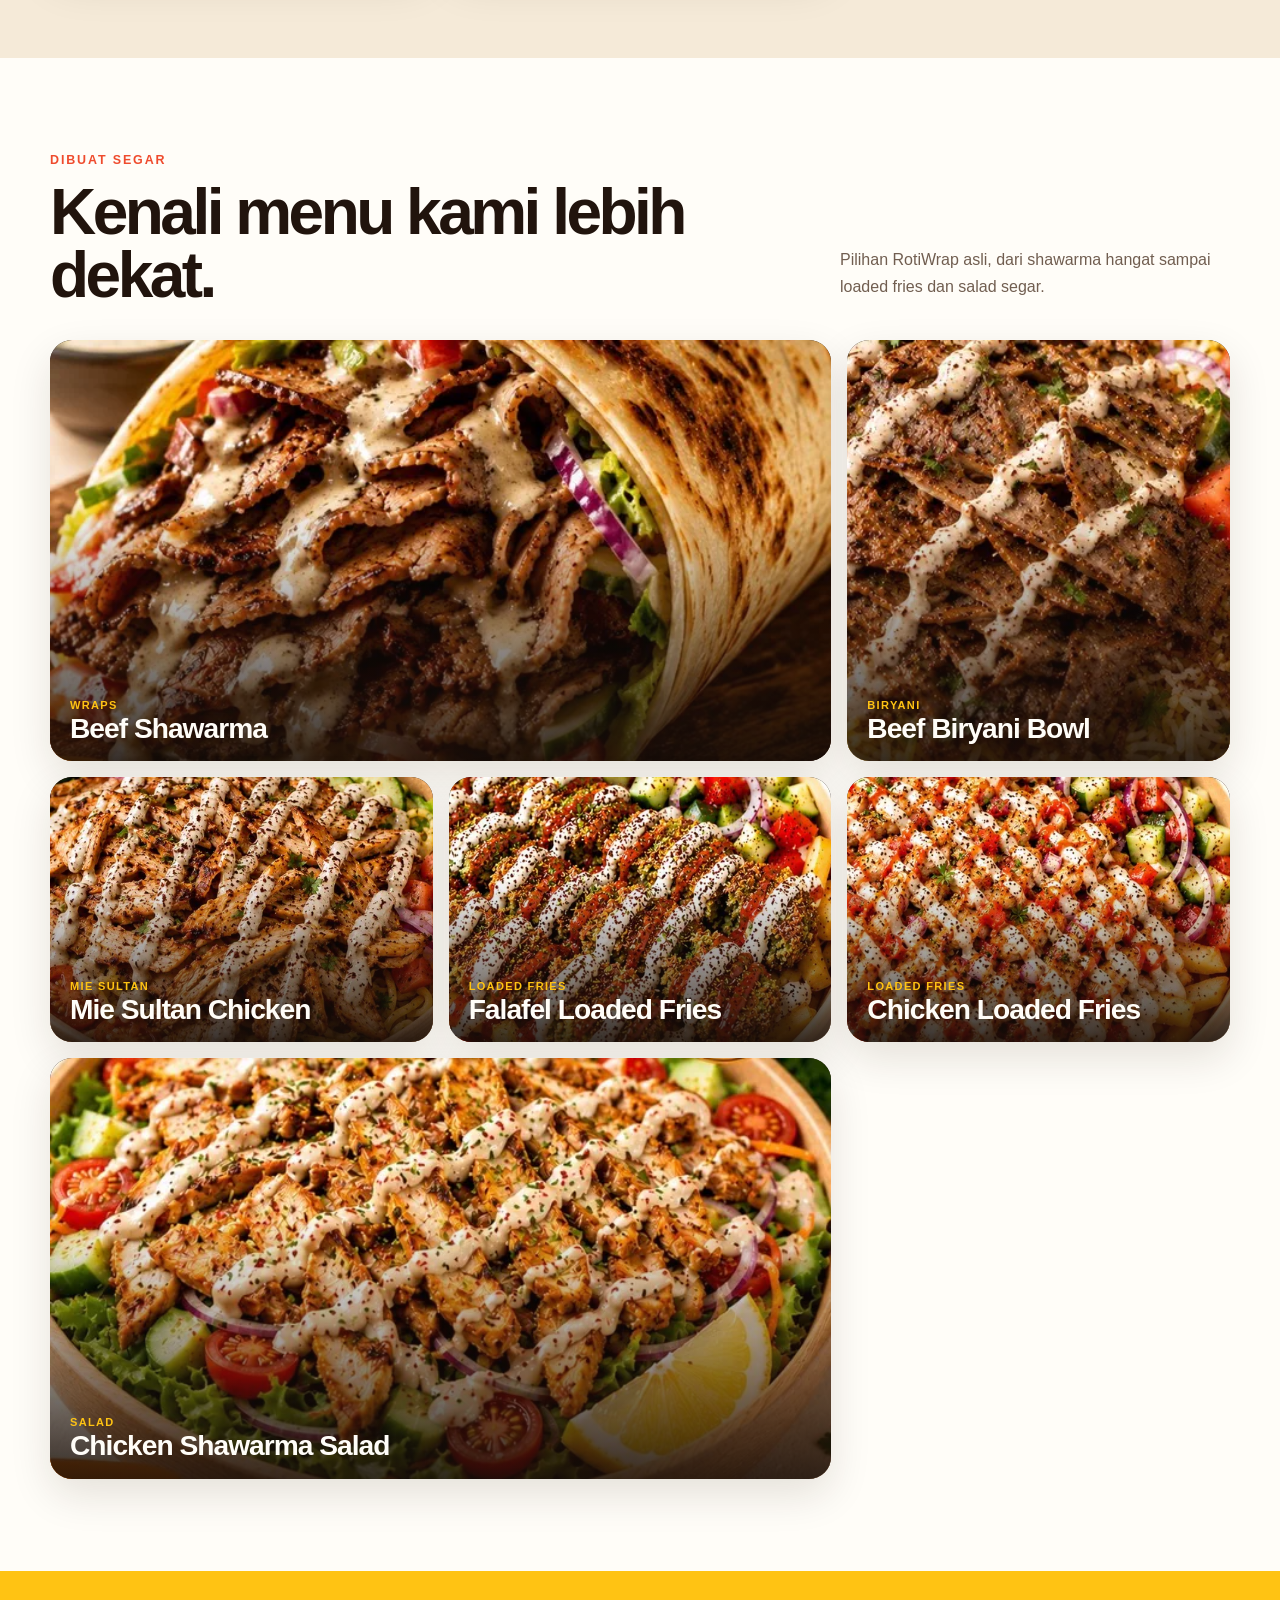
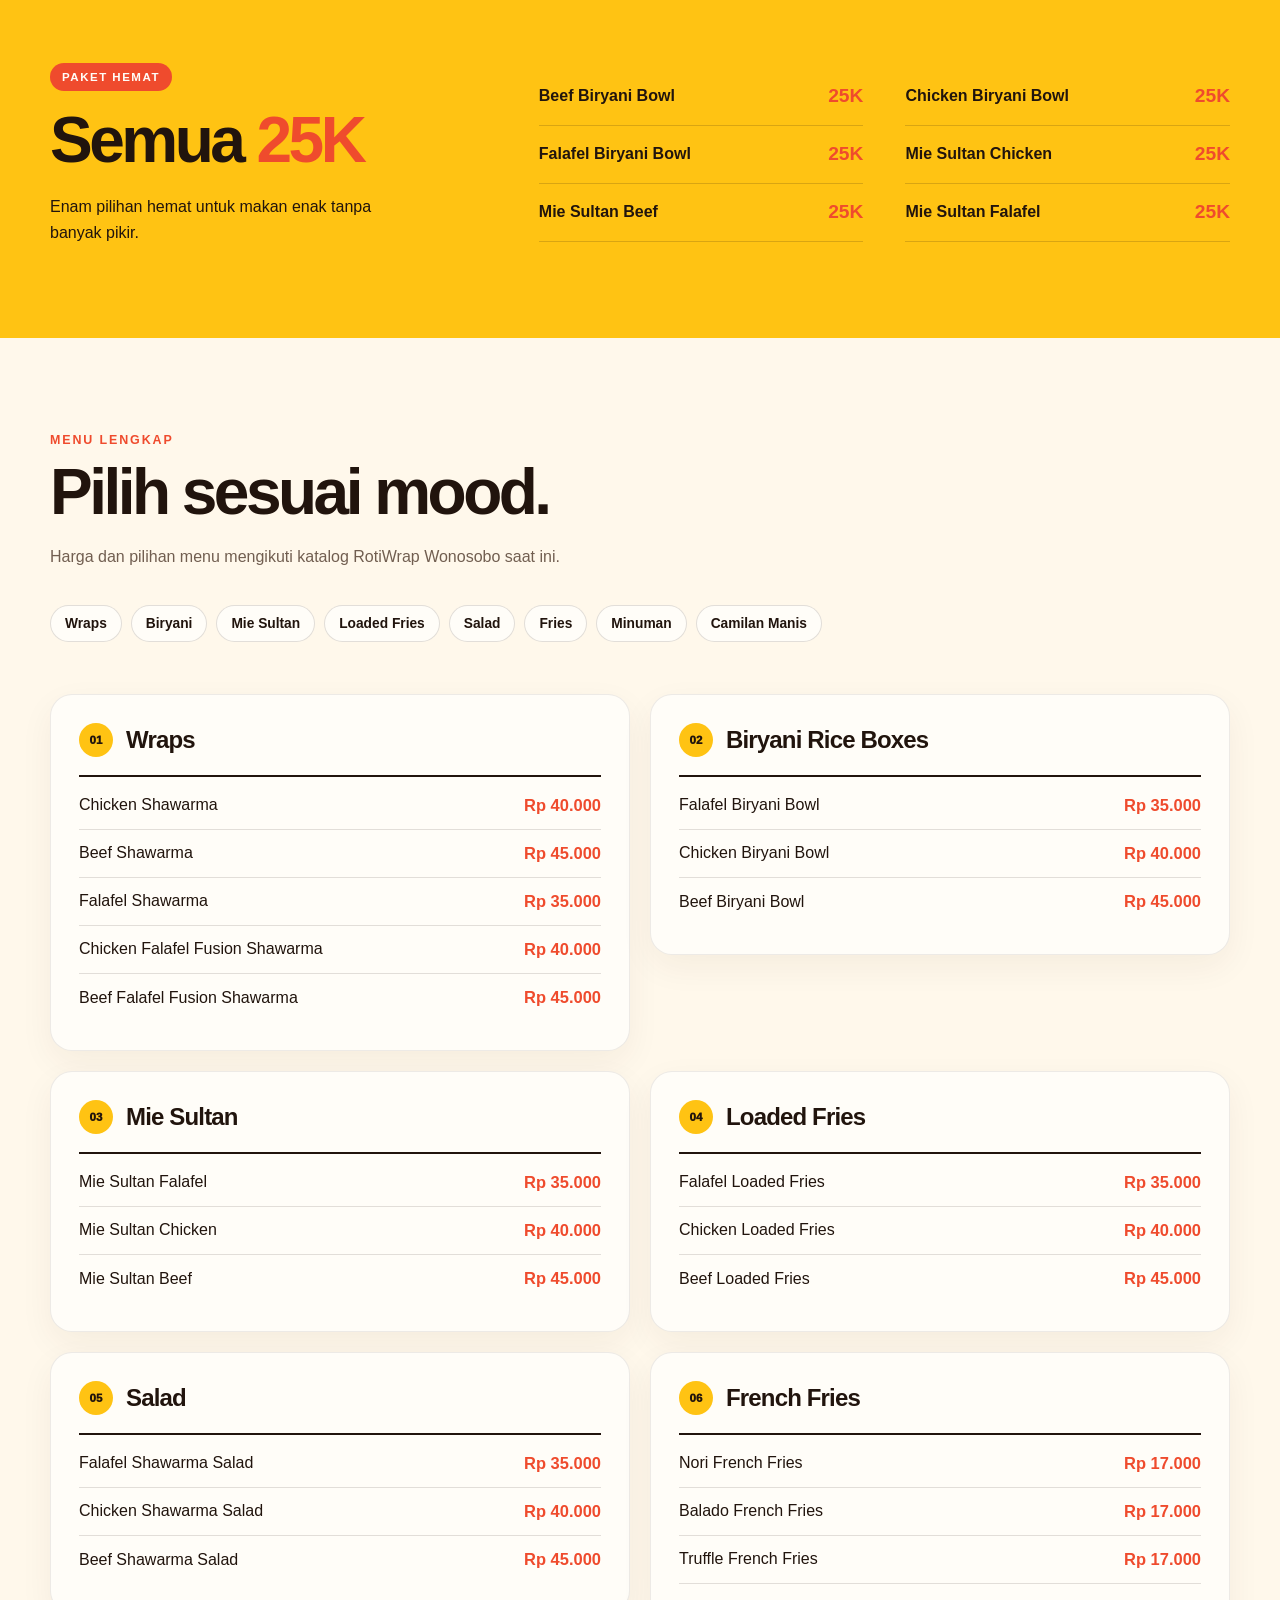
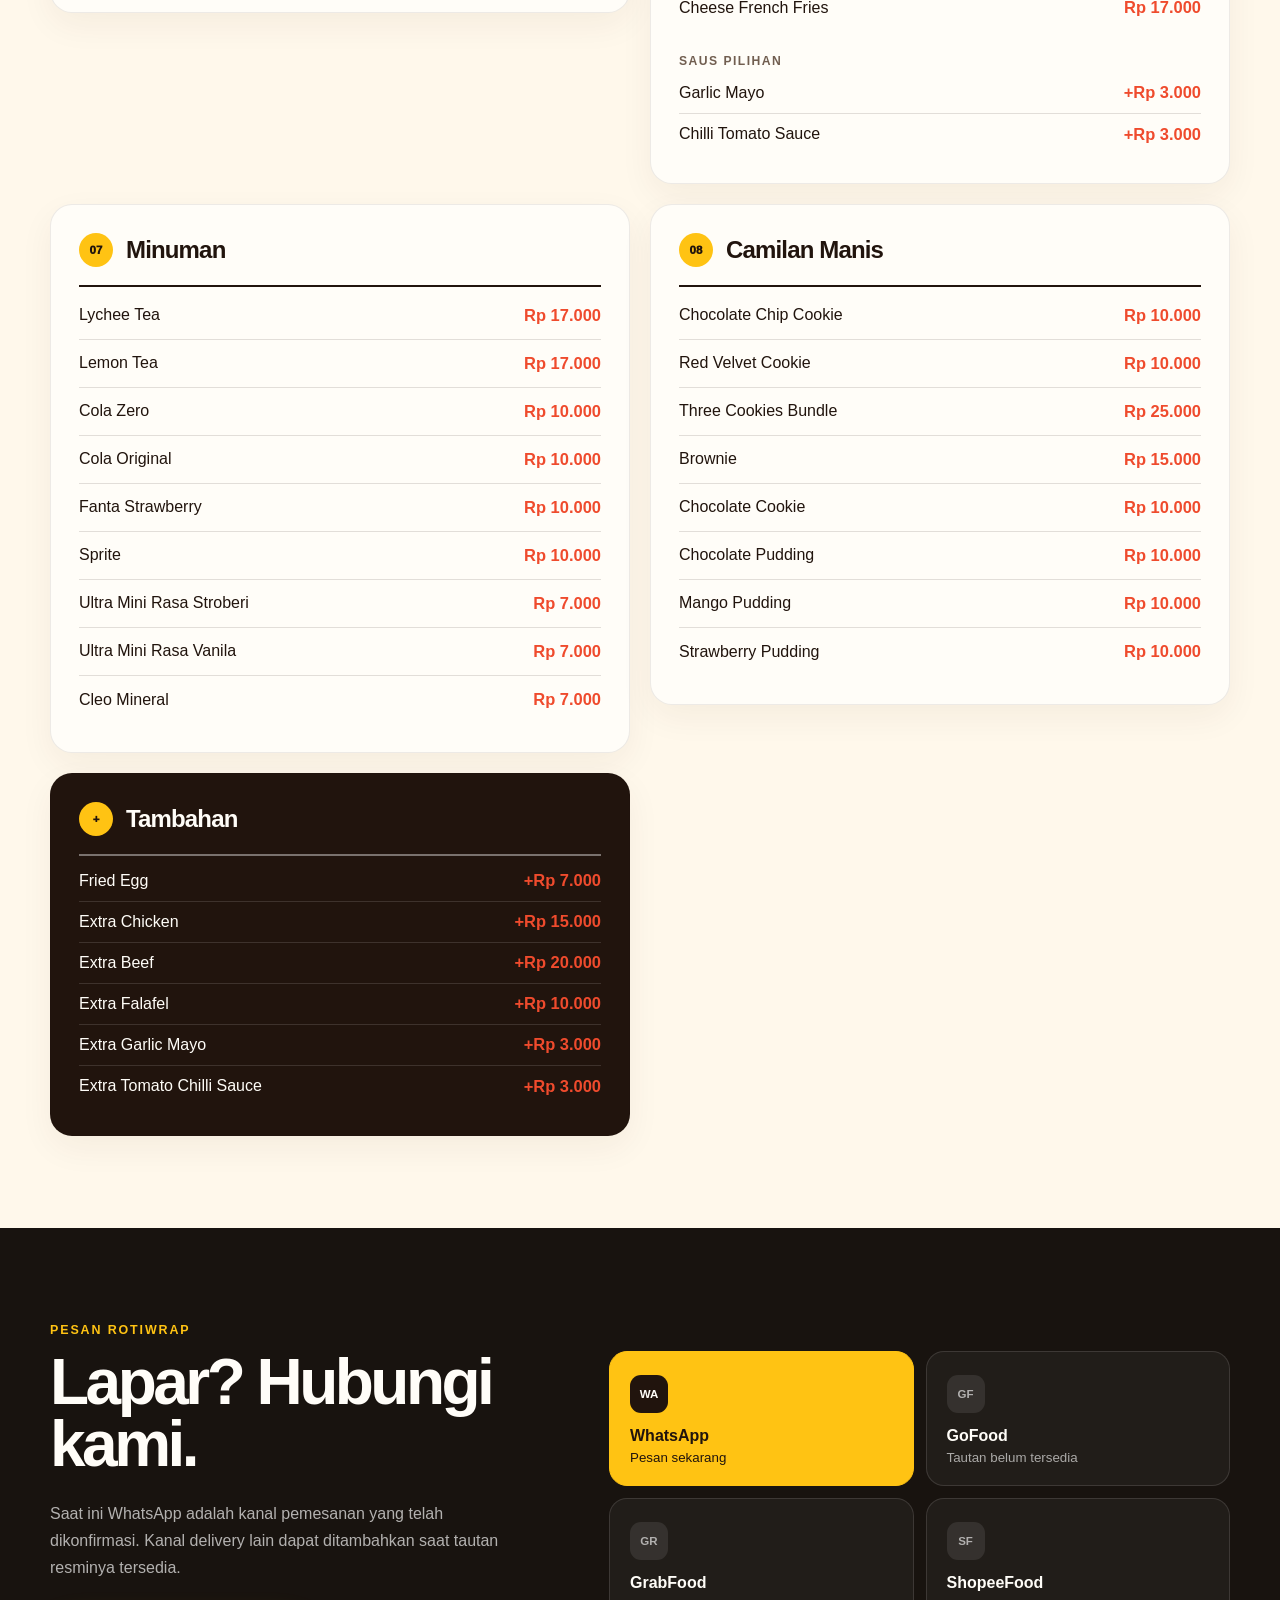
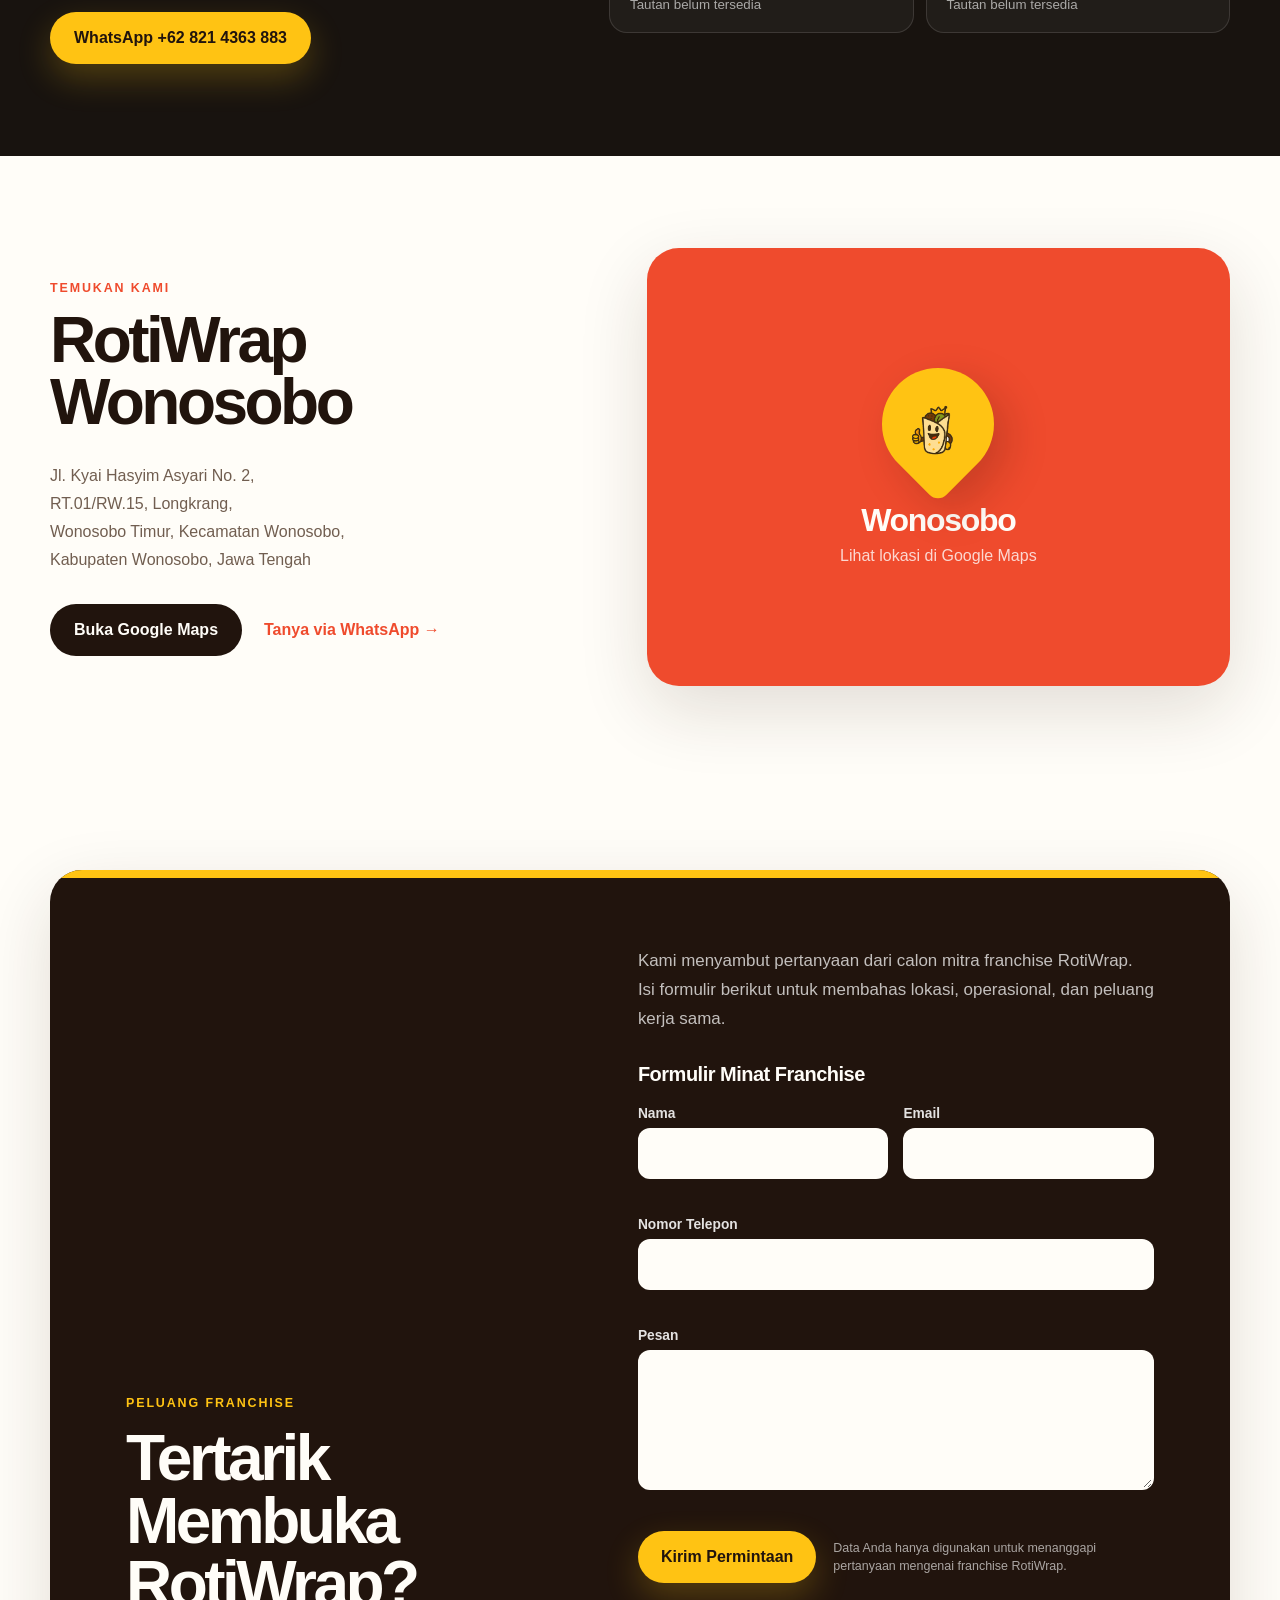
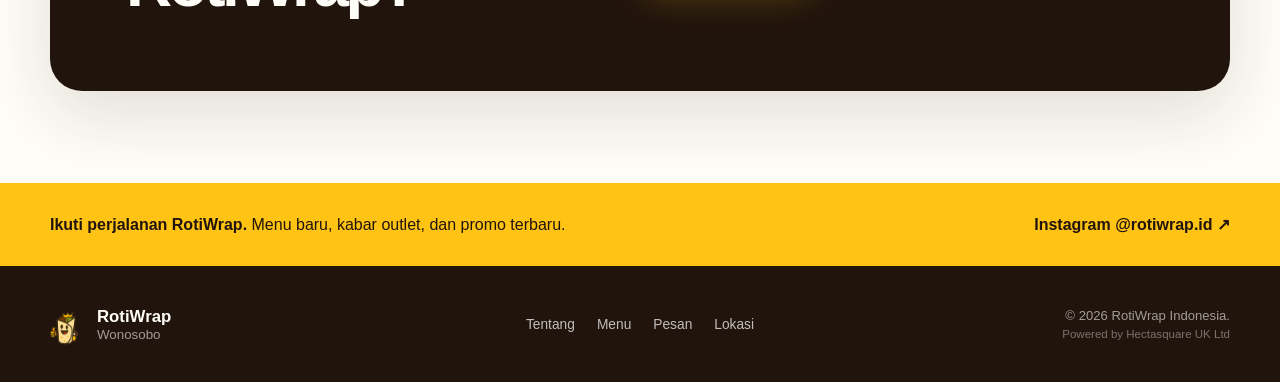
==== commit 7c5596ed: "feat: add product gallery and footer credit" ====
--- a/index.html
+++ b/index.html
@@ -130,6 +130,45 @@
             <img src="images/fries.webp" width="600" height="900" alt="French fries berbumbu" data-i18n-alt="friesImageAlt" loading="lazy" decoding="async" />
             <div><h3 data-i18n="categoryFriesAddons">Fries &amp; Tambahan</h3><a href="#french-fries"><span data-i18n="viewChoices">Lihat pilihan</span> <span aria-hidden="true">→</span></a></div>
           </article>
+        </div>
+      </div>
+    </section>
+
+    <section class="food-gallery section" aria-labelledby="food-gallery-title">
+      <div class="content-shell">
+        <div class="section-heading heading-row food-gallery-heading">
+          <div>
+            <span class="eyebrow" data-i18n="foodGalleryEyebrow">Dibuat Segar</span>
+            <h2 id="food-gallery-title" data-i18n="foodGalleryTitle">Kenali menu kami lebih dekat.</h2>
+          </div>
+          <p data-i18n="foodGalleryDescription">Pilihan RotiWrap asli, dari shawarma hangat sampai loaded fries dan salad segar.</p>
+        </div>
+
+        <div class="food-gallery-grid">
+          <a class="food-photo-card food-photo-featured" href="#wraps">
+            <img src="images/product-beef-shawarma.webp" width="650" height="350" alt="Beef Shawarma RotiWrap dengan sayuran segar dan saus" data-i18n-alt="beefShawarmaPhotoAlt" loading="lazy" decoding="async" />
+            <span><small data-i18n="categoryWraps">Wraps</small><strong>Beef Shawarma</strong></span>
+          </a>
+          <a class="food-photo-card" href="#biryani">
+            <img src="images/product-beef-biryani.webp" width="650" height="350" alt="Beef Biryani Bowl RotiWrap dengan nasi berbumbu dan salad" data-i18n-alt="beefBiryaniPhotoAlt" loading="lazy" decoding="async" />
+            <span><small data-i18n="categoryBiryaniShort">Biryani</small><strong>Beef Biryani Bowl</strong></span>
+          </a>
+          <a class="food-photo-card" href="#mie-sultan">
+            <img src="images/product-mie-sultan-chicken.webp" width="650" height="350" alt="Mie Sultan Chicken RotiWrap dengan ayam shawarma" data-i18n-alt="mieChickenPhotoAlt" loading="lazy" decoding="async" />
+            <span><small data-i18n="categoryMieSultan">Mie Sultan</small><strong>Mie Sultan Chicken</strong></span>
+          </a>
+          <a class="food-photo-card" href="#loaded-fries">
+            <img src="images/product-falafel-loaded-fries.webp" width="650" height="350" alt="Falafel Loaded Fries RotiWrap dengan salad dan saus" data-i18n-alt="falafelLoadedFriesPhotoAlt" loading="lazy" decoding="async" />
+            <span><small data-i18n="categoryLoadedFries">Loaded Fries</small><strong>Falafel Loaded Fries</strong></span>
+          </a>
+          <a class="food-photo-card" href="#loaded-fries">
+            <img src="images/product-chicken-loaded-fries.webp" width="650" height="350" alt="Chicken Loaded Fries RotiWrap dengan ayam, sayuran, dan saus" data-i18n-alt="chickenLoadedFriesPhotoAlt" loading="lazy" decoding="async" />
+            <span><small data-i18n="categoryLoadedFries">Loaded Fries</small><strong>Chicken Loaded Fries</strong></span>
+          </a>
+          <a class="food-photo-card food-photo-featured" href="#salad">
+            <img src="images/product-chicken-shawarma-salad.webp" width="650" height="350" alt="Chicken Shawarma Salad RotiWrap dengan sayuran segar" data-i18n-alt="chickenSaladPhotoAlt" loading="lazy" decoding="async" />
+            <span><small data-i18n="categorySalad">Salad</small><strong>Chicken Shawarma Salad</strong></span>
+          </a>
         </div>
       </div>
     </section>
@@ -373,7 +412,10 @@
         <span><strong>RotiWrap</strong><small>Wonosobo</small></span>
       </a>
       <nav aria-label="Navigasi footer" data-i18n-aria-label="footerNavLabel"><a href="#tentang" data-i18n="navAbout">Tentang</a><a href="#menu" data-i18n="navMenu">Menu</a><a href="#pesan" data-i18n="footerOrder">Pesan</a><a href="#lokasi" data-i18n="navLocation">Lokasi</a></nav>
-      <p>© <span id="year"></span> RotiWrap Indonesia.</p>
+      <div class="footer-meta">
+        <p>© <span id="year"></span> RotiWrap Indonesia.</p>
+        <p class="footer-credit" data-i18n="footerCredit">Powered by Hectasquare UK Ltd</p>
+      </div>
     </div>
   </footer>
 
--- a/css/style.css
+++ b/css/style.css
@@ -255,6 +255,63 @@
 .highlight-card a { font-size: 0.84rem; font-weight: 800; }
 .highlight-card a span { color: var(--yellow); }
 .highlight-card:hover img { transform: scale(1.035); }
+
+/* Product photography */
+.food-gallery { background: var(--white); }
+.food-gallery-heading { margin-bottom: 34px; }
+.food-gallery-heading h2 { max-width: 650px; }
+.food-gallery-grid {
+  display: grid;
+  grid-template-columns: repeat(12, 1fr);
+  gap: 16px;
+}
+.food-photo-card {
+  grid-column: span 4;
+  min-height: 265px;
+  position: relative;
+  overflow: hidden;
+  isolation: isolate;
+  color: var(--white);
+  background: var(--ink);
+  border-radius: var(--radius-md);
+  box-shadow: 0 16px 42px rgba(44, 24, 12, 0.12);
+}
+.food-photo-featured { grid-column: span 8; }
+.food-photo-card img {
+  width: 100%;
+  height: 100%;
+  object-fit: cover;
+  transition: transform 420ms ease;
+}
+.food-photo-card::after {
+  content: "";
+  position: absolute;
+  inset: 38% 0 0;
+  z-index: 0;
+  background: linear-gradient(0deg, rgba(22, 13, 8, 0.86), rgba(22, 13, 8, 0));
+}
+.food-photo-card > span {
+  position: absolute;
+  left: 20px;
+  right: 20px;
+  bottom: 18px;
+  z-index: 1;
+  display: grid;
+  gap: 3px;
+}
+.food-photo-card small {
+  color: var(--yellow);
+  font-size: 0.69rem;
+  font-weight: 900;
+  letter-spacing: 0.12em;
+  text-transform: uppercase;
+}
+.food-photo-card strong {
+  font-size: clamp(1.22rem, 2.2vw, 1.85rem);
+  line-height: 1.05;
+  letter-spacing: -0.035em;
+}
+.food-photo-card:hover img { transform: scale(1.035); }
 
 /* Promotion */
 .promo { color: var(--ink); background: var(--yellow); }
@@ -380,7 +437,9 @@
 .footer-brand strong { font-size: 1.05rem; }
 .footer-brand small { color: rgba(255, 255, 255, 0.58); }
 .site-footer nav { display: flex; gap: 22px; color: rgba(255, 255, 255, 0.72); font-size: 0.86rem; }
-.site-footer p { justify-self: end; margin: 0; color: rgba(255, 255, 255, 0.58); font-size: 0.82rem; }
+.footer-meta { justify-self: end; display: grid; gap: 5px; text-align: right; }
+.site-footer p { margin: 0; color: rgba(255, 255, 255, 0.58); font-size: 0.82rem; }
+.site-footer .footer-credit { color: rgba(255, 255, 255, 0.4); font-size: 0.72rem; }
 .floating-whatsapp {
   position: fixed;
   right: 20px;
@@ -411,6 +470,8 @@
   .heading-row { align-items: start; flex-direction: column; gap: 20px; }
   .highlight-card { grid-column: span 6; }
   .highlight-wide { grid-column: span 12; }
+  .food-photo-card { grid-column: span 6; }
+  .food-photo-featured { grid-column: span 12; }
   .promo-shell { gap: 42px; }
   .promo-list { column-gap: 28px; }
   .order-shell { gap: 50px; }
@@ -418,7 +479,8 @@
   .franchise-shell { gap: 30px; }
   .footer-shell { grid-template-columns: 1fr; justify-items: center; text-align: center; }
   .footer-brand,
-  .site-footer p { justify-self: center; }
+  .footer-meta { justify-self: center; }
+  .footer-meta { text-align: center; }
   .main-nav { gap: 17px; }
 }
 
@@ -463,6 +525,8 @@
   .hero-scroll { display: none; }
   .highlight-card,
   .highlight-wide { grid-column: span 12; min-height: 290px; }
+  .food-photo-card,
+  .food-photo-featured { grid-column: span 12; min-height: 250px; }
   .promo-list { grid-template-columns: 1fr; }
   .menu-columns { grid-template-columns: 1fr; }
   .channel-grid { grid-template-columns: 1fr 1fr; }
@@ -481,6 +545,9 @@
   .intro-copy > p { margin-top: 7px; }
   .highlight-grid { gap: 12px; }
   .highlight-card { min-height: 260px; }
+  .food-gallery-grid { gap: 12px; }
+  .food-photo-card,
+  .food-photo-featured { min-height: 220px; }
   .promo-list > div { min-height: 54px; }
   .menu-category { padding: 22px 19px; }
   .price-list li { min-height: 50px; align-items: start; padding-block: 13px; }
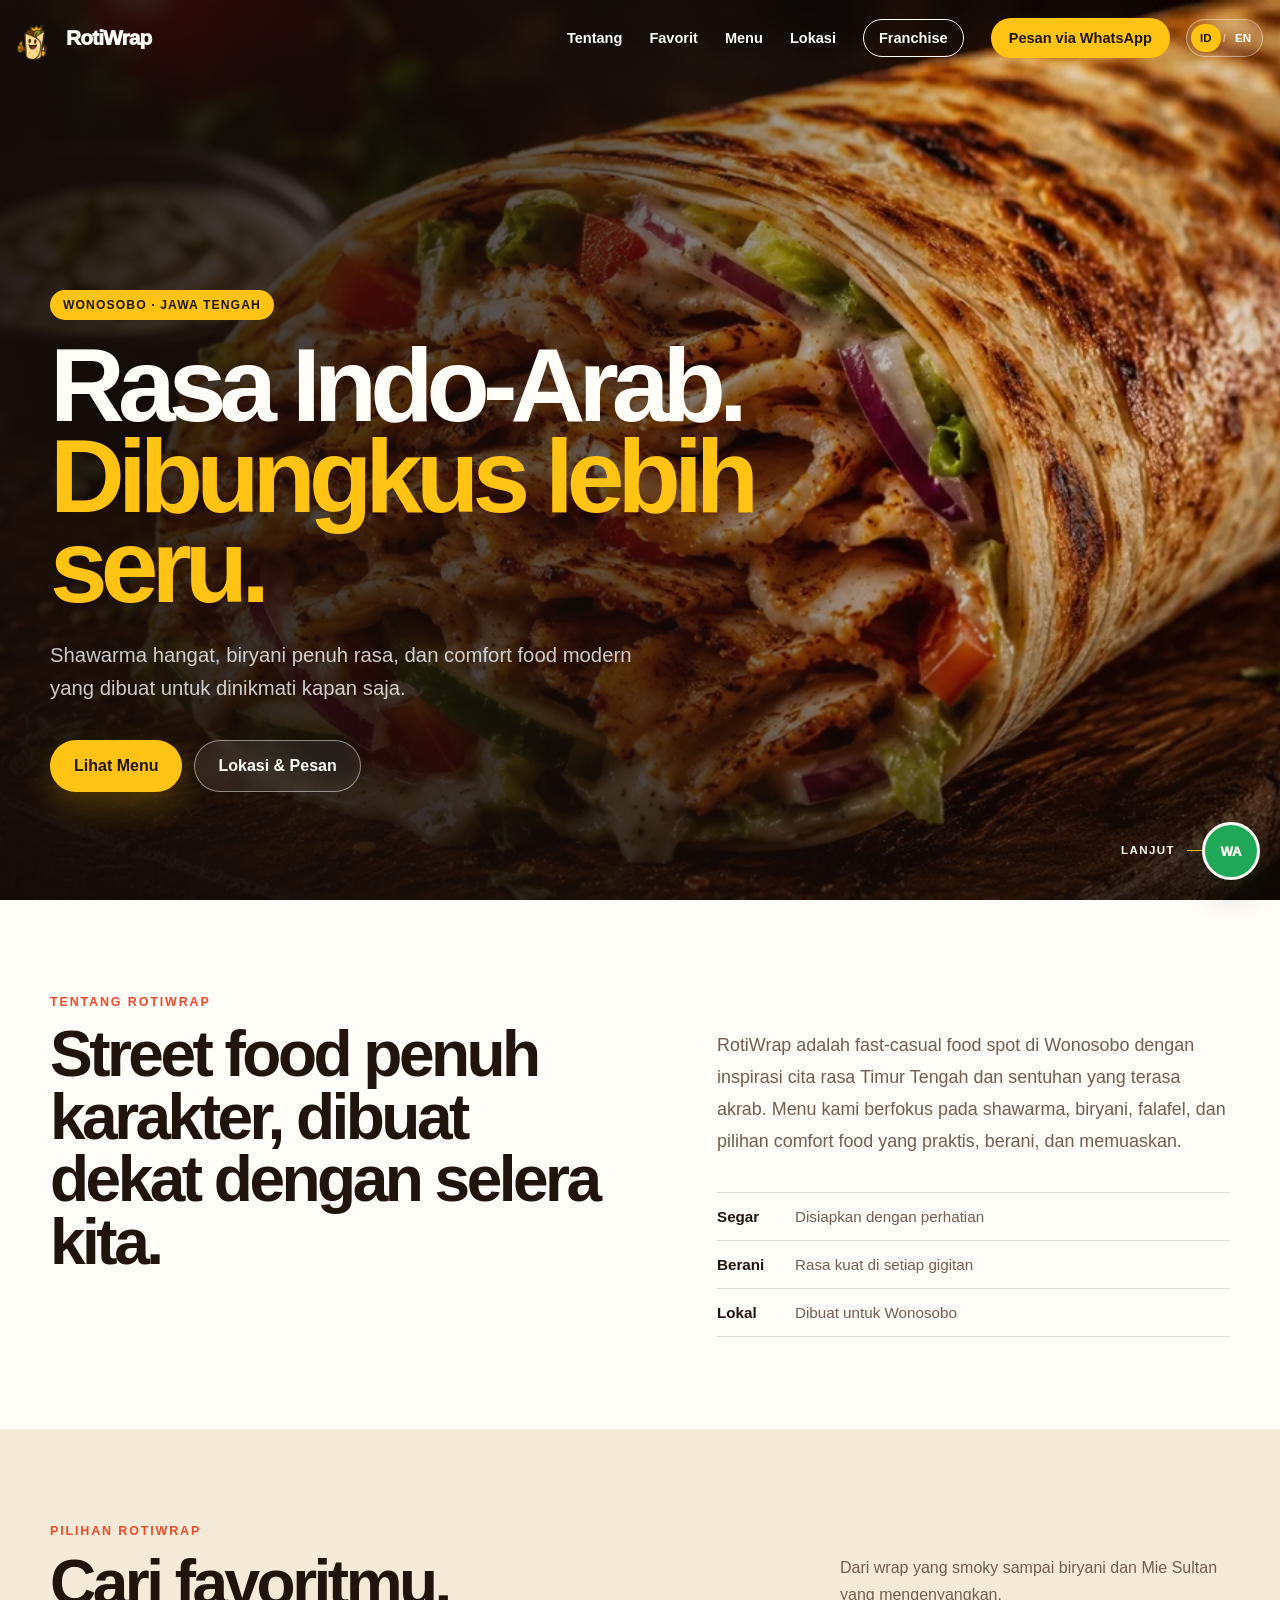
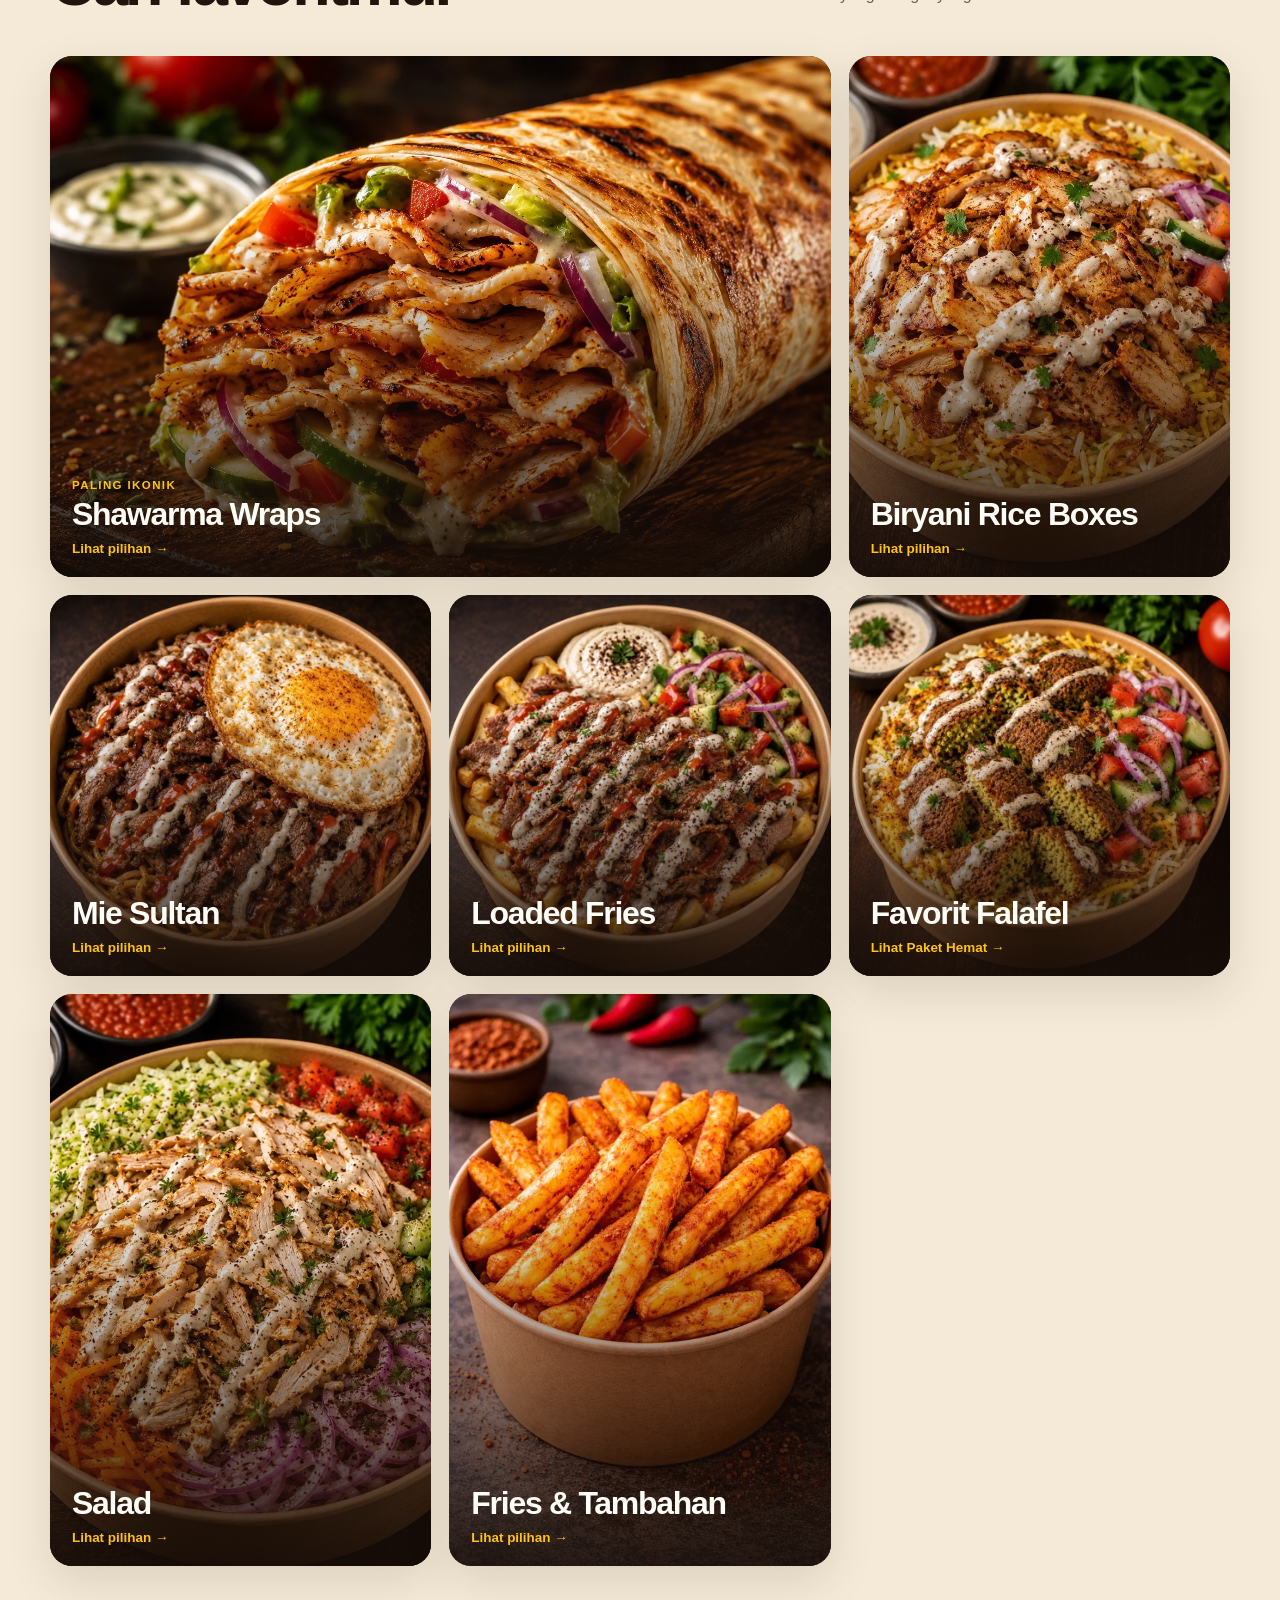
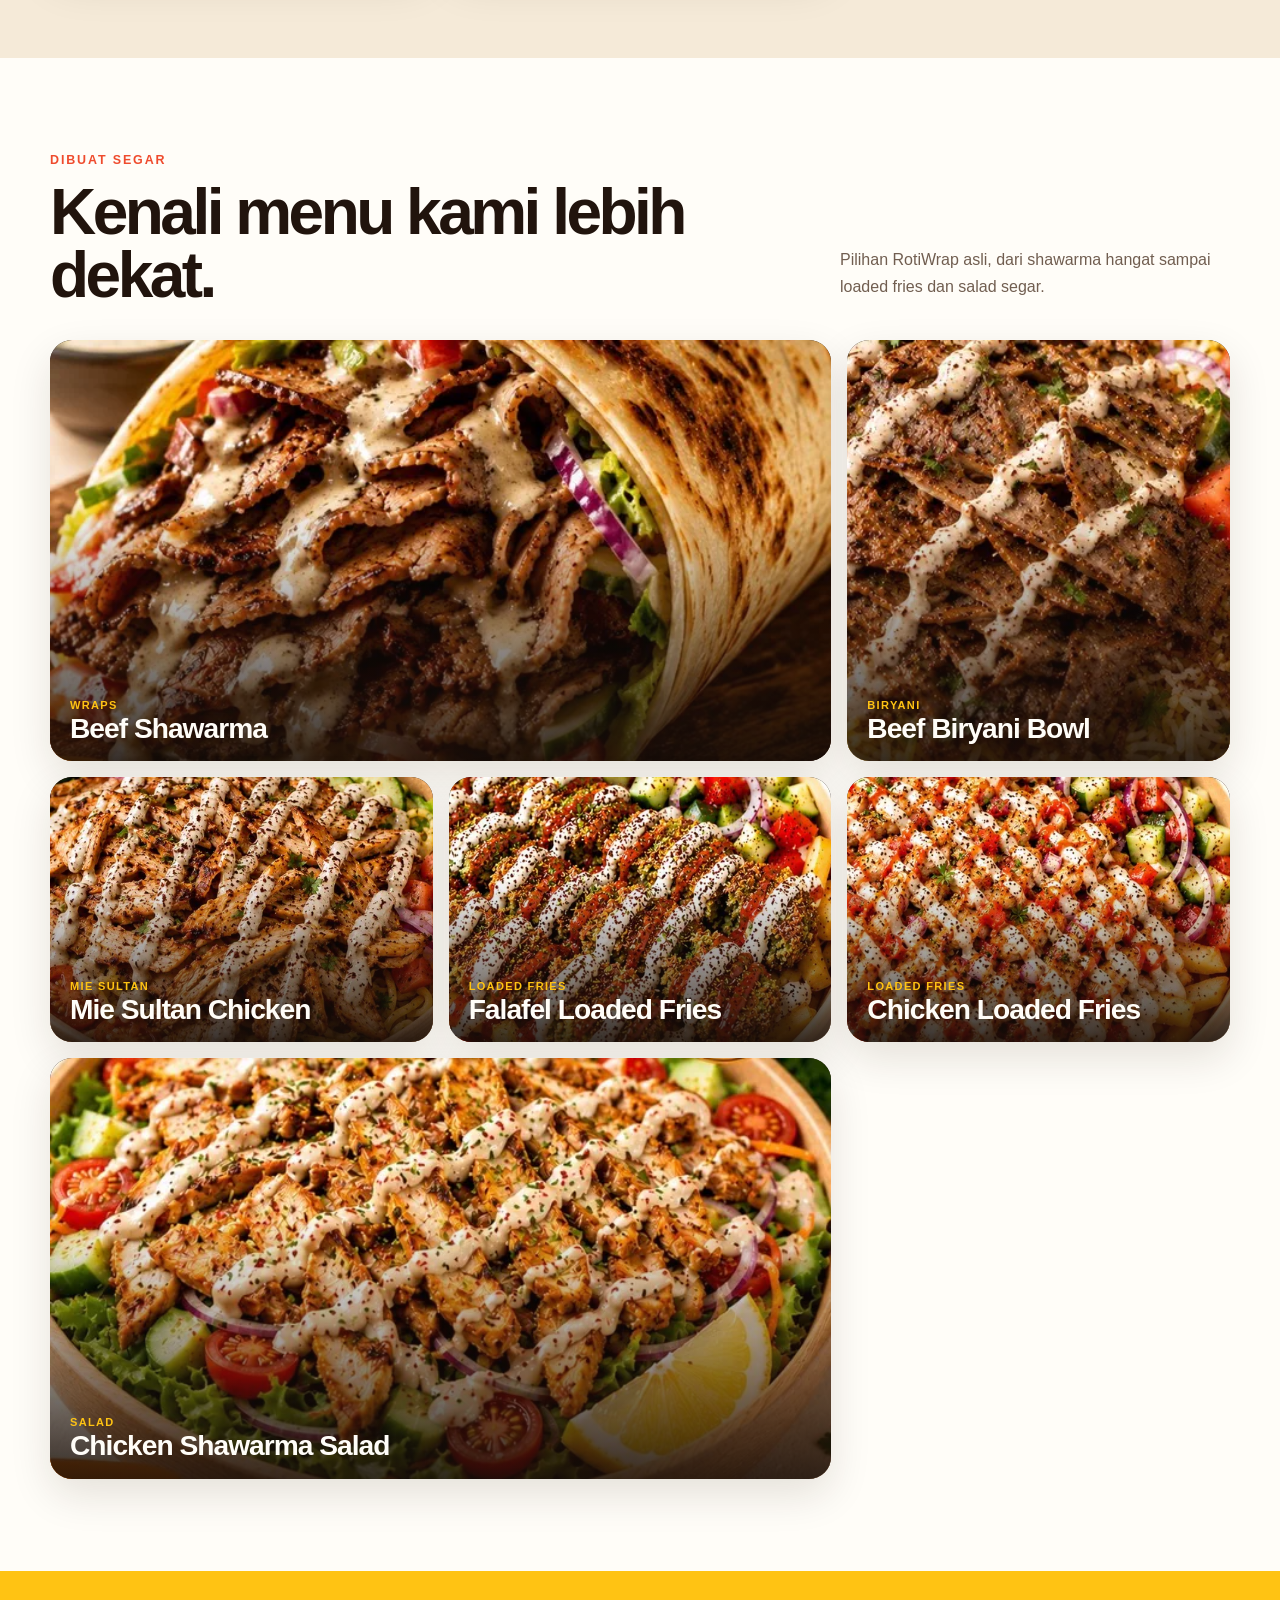
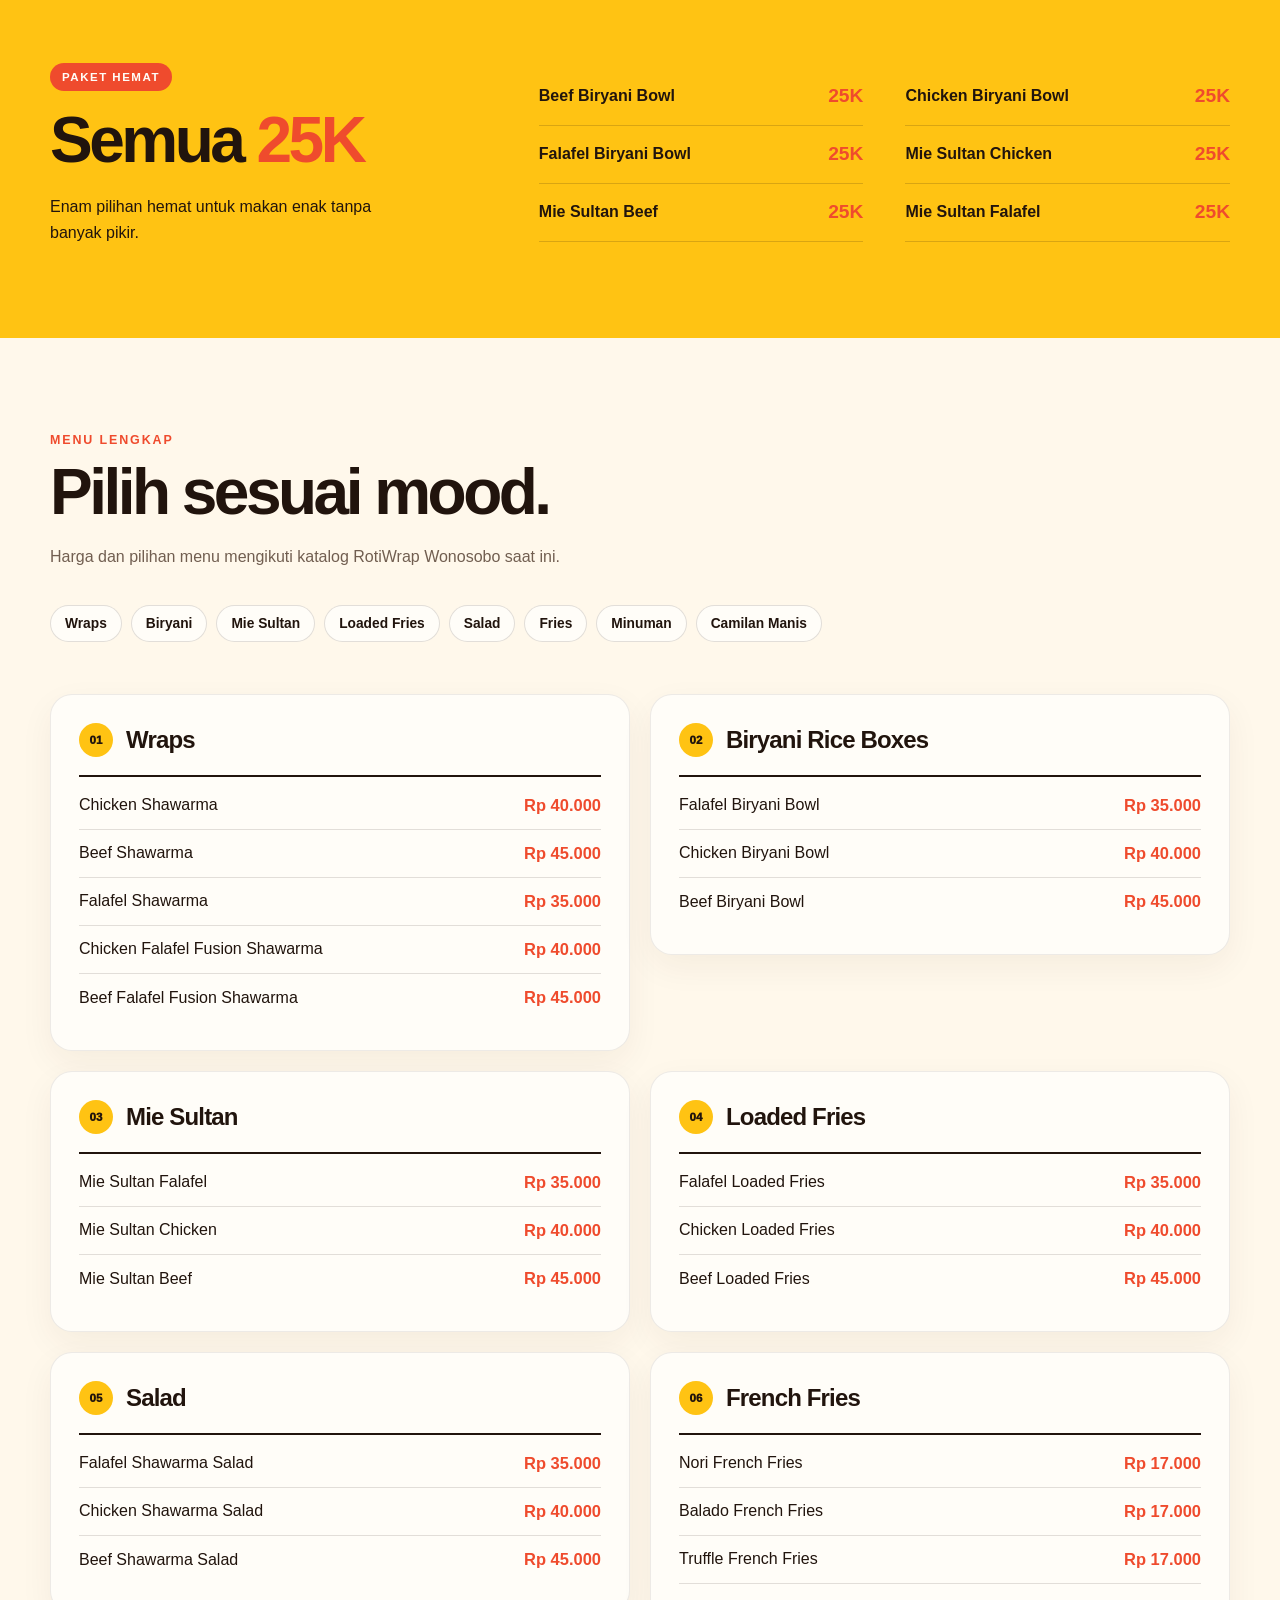
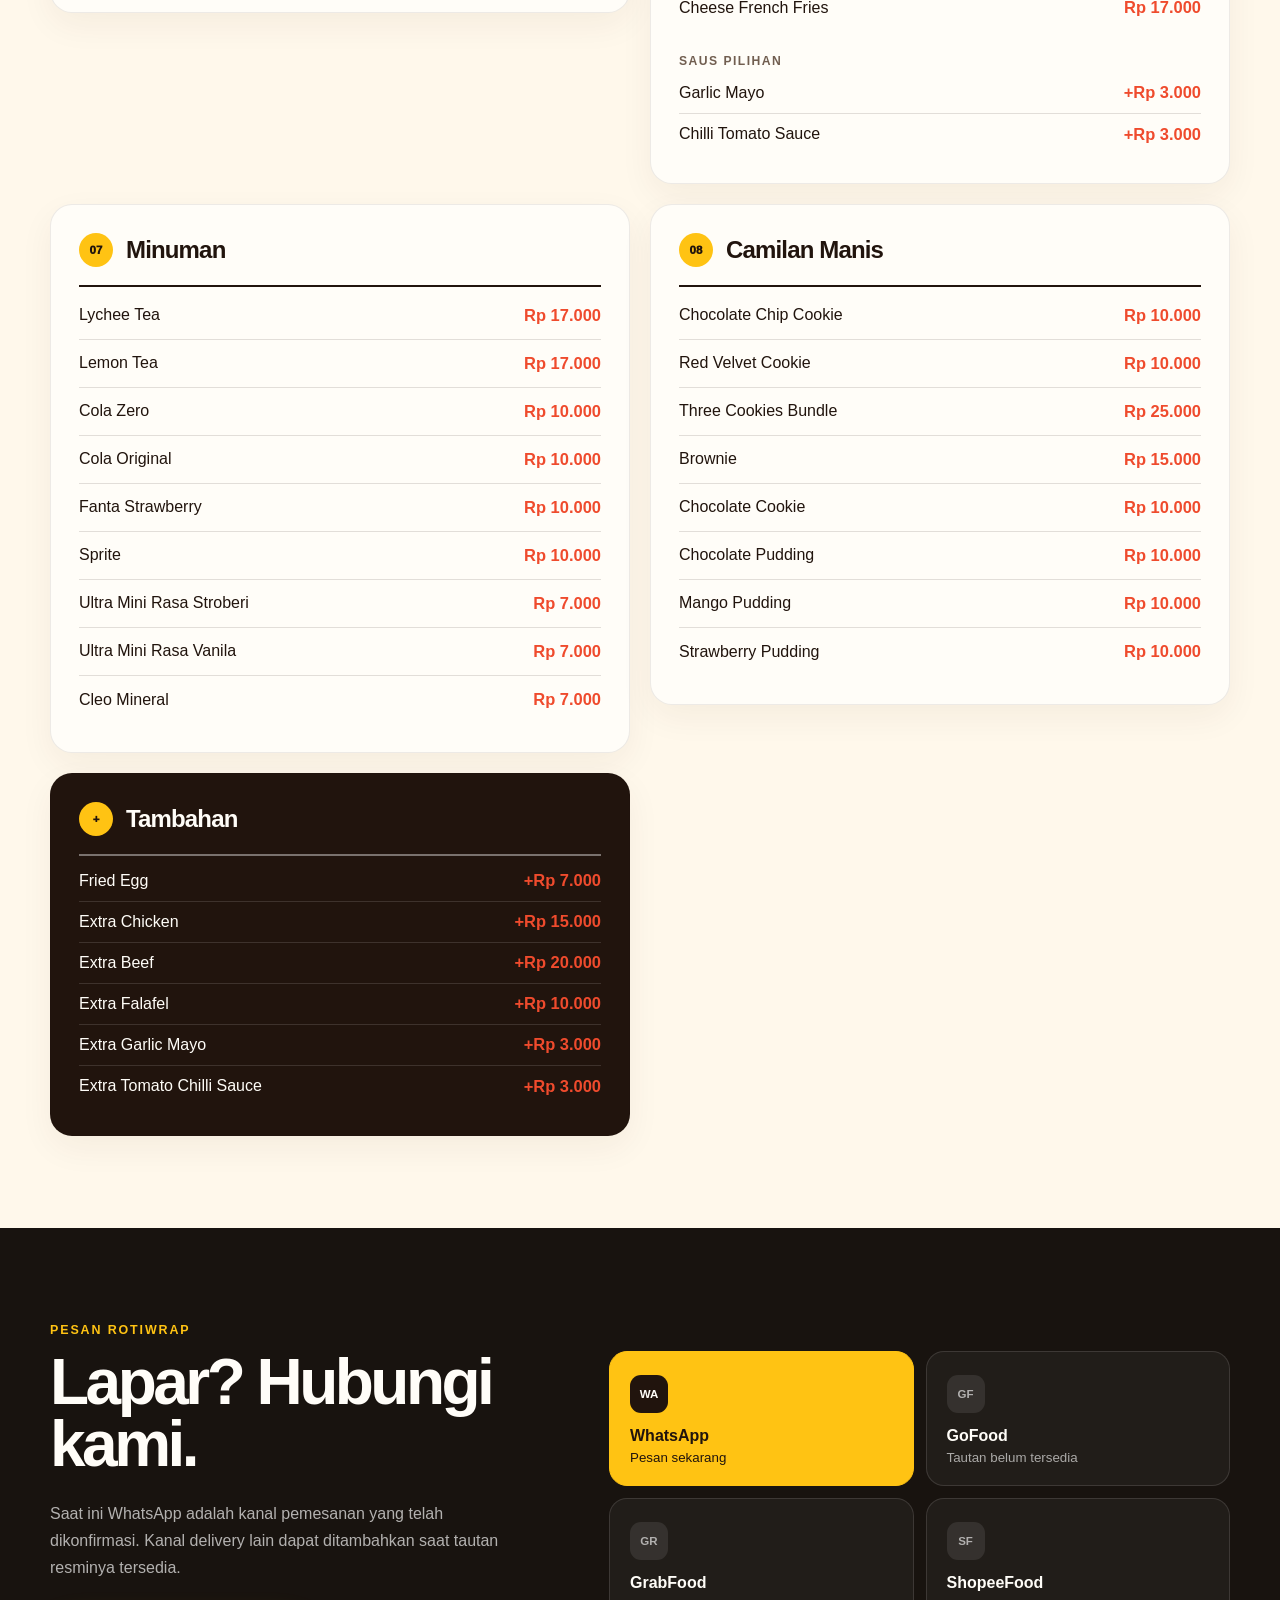
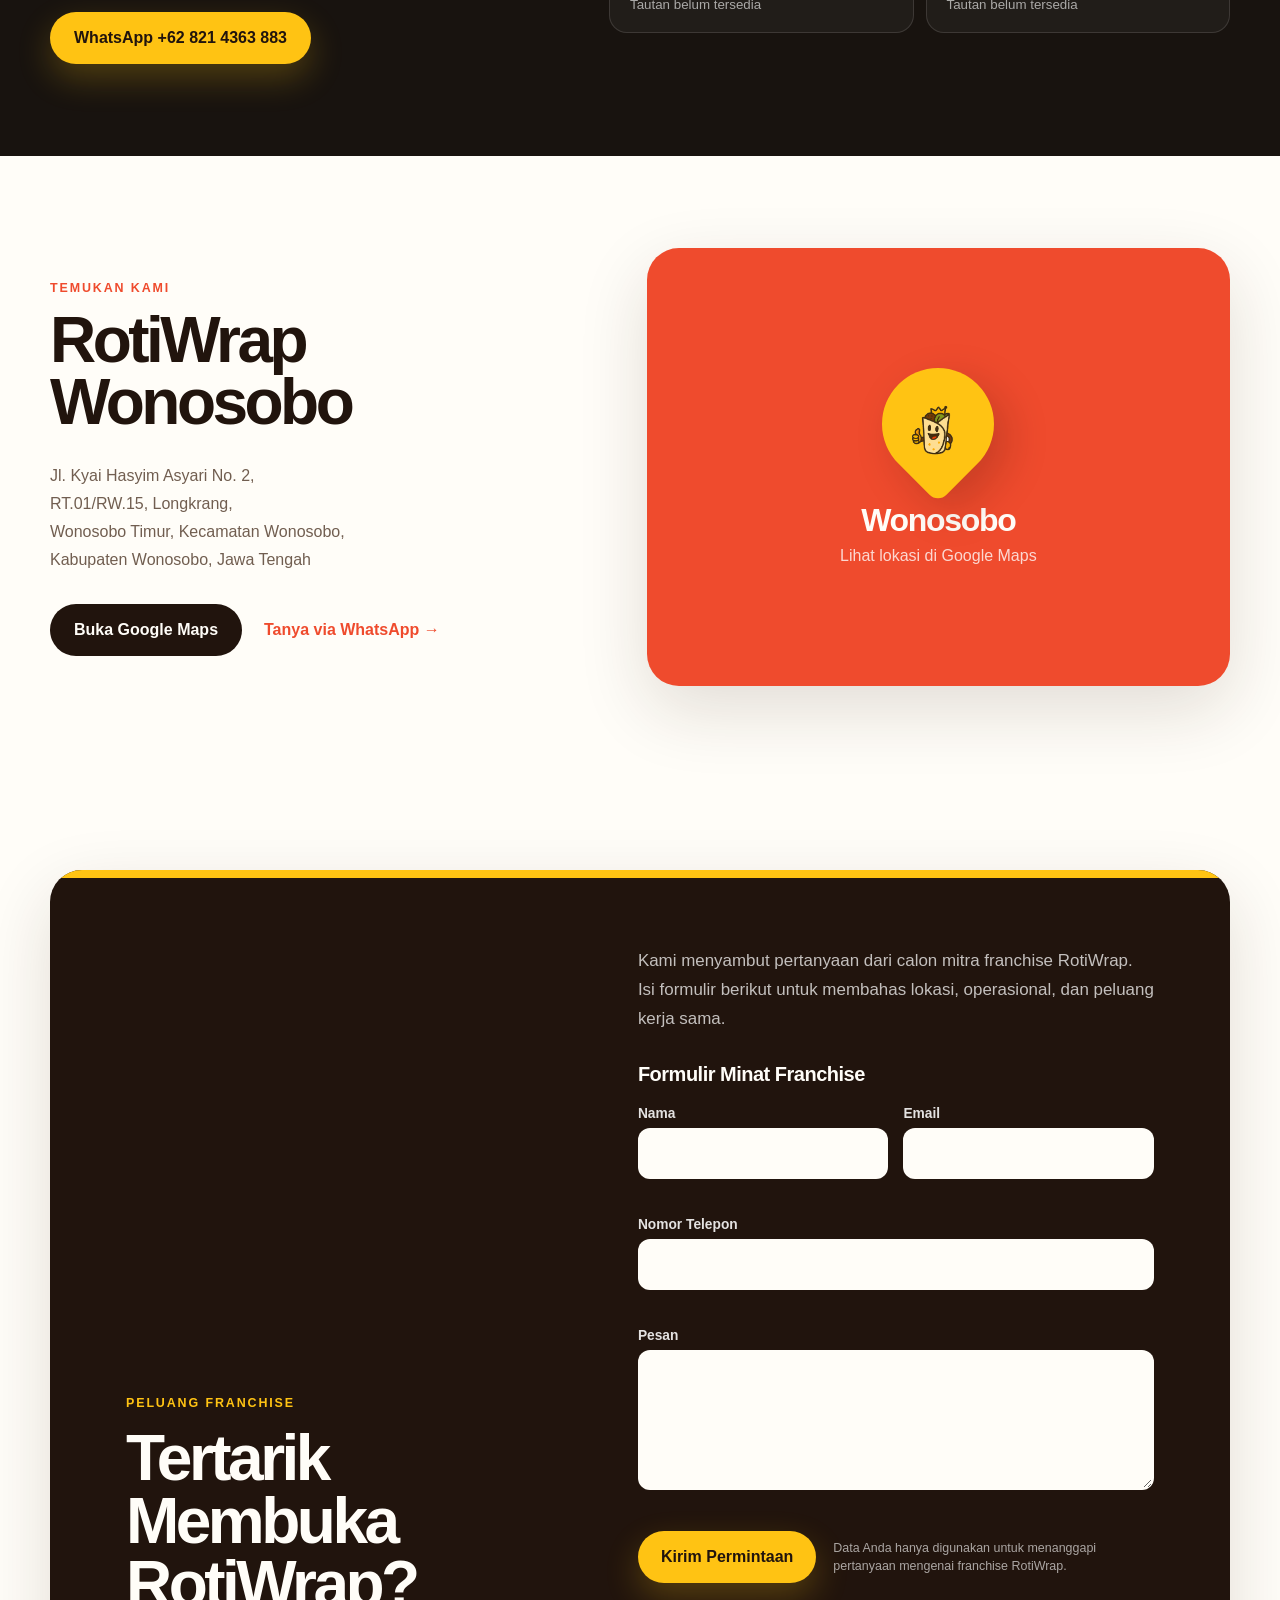
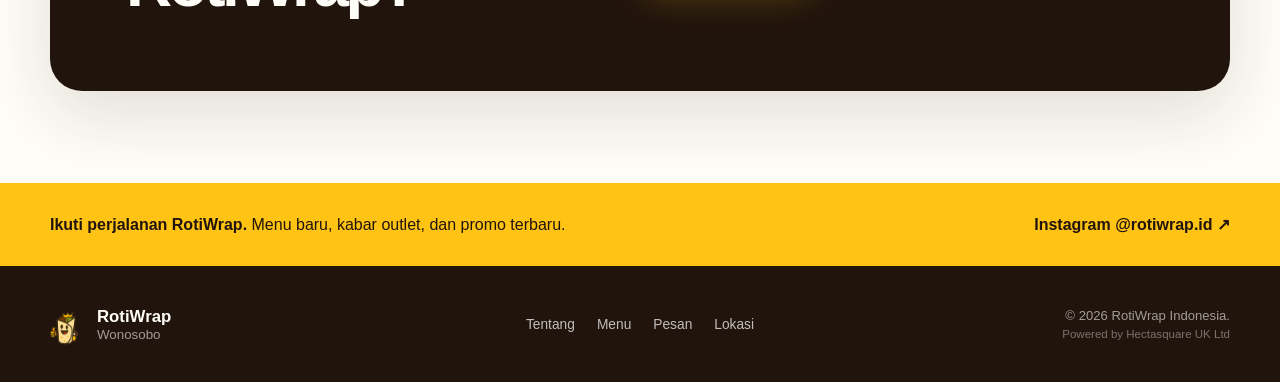
==== commit f27b5093: "fix: prevent browser auto-translation" ====
--- a/index.html
+++ b/index.html
@@ -1,8 +1,9 @@
 <!doctype html>
-<html lang="id">
+<html lang="id" translate="no" class="notranslate">
 <head>
   <meta charset="utf-8" />
   <meta name="viewport" content="width=device-width, initial-scale=1" />
+  <meta name="google" content="notranslate" />
   <meta name="description" content="RotiWrap Wonosobo menyajikan shawarma wraps, biryani rice boxes, Mie Sultan, loaded fries, salad, dan camilan dengan cita rasa Indo-Arab modern." />
   <meta name="theme-color" content="#ffc313" />
   <meta name="robots" content="index,follow" />
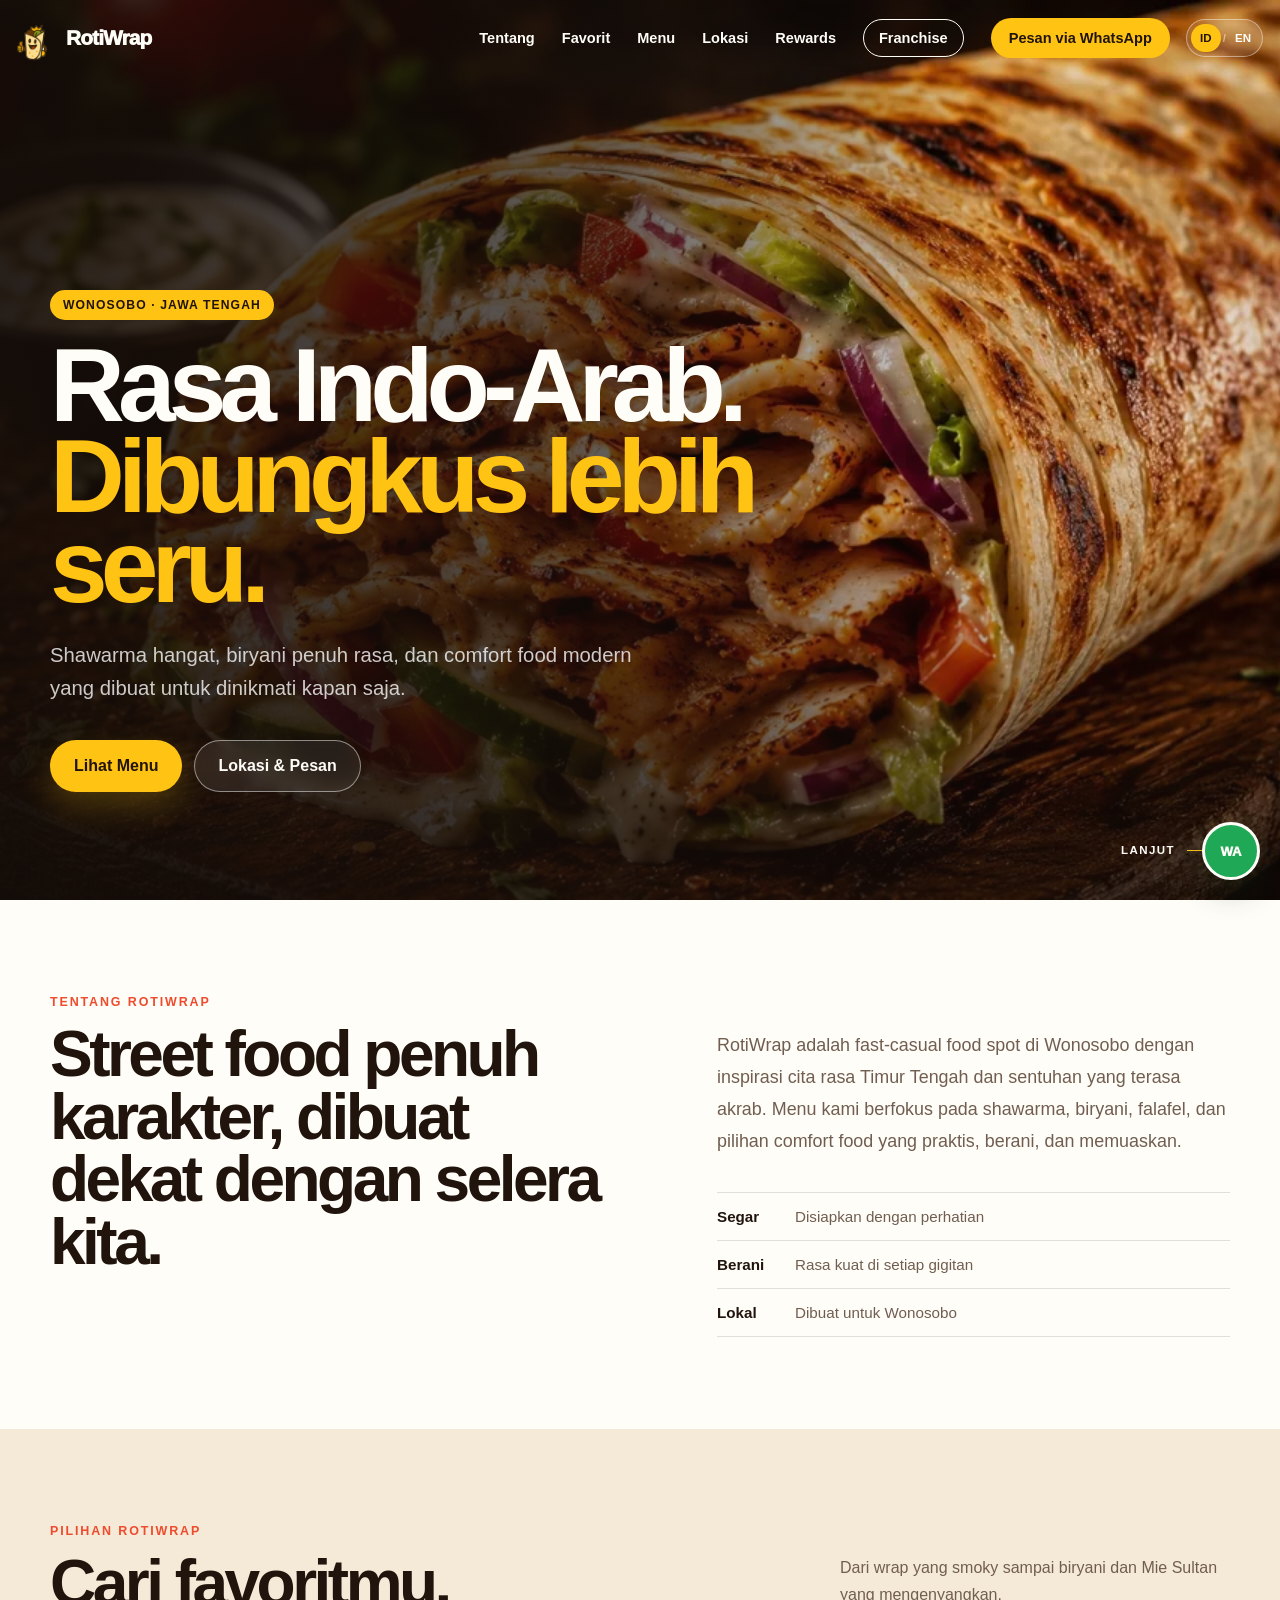
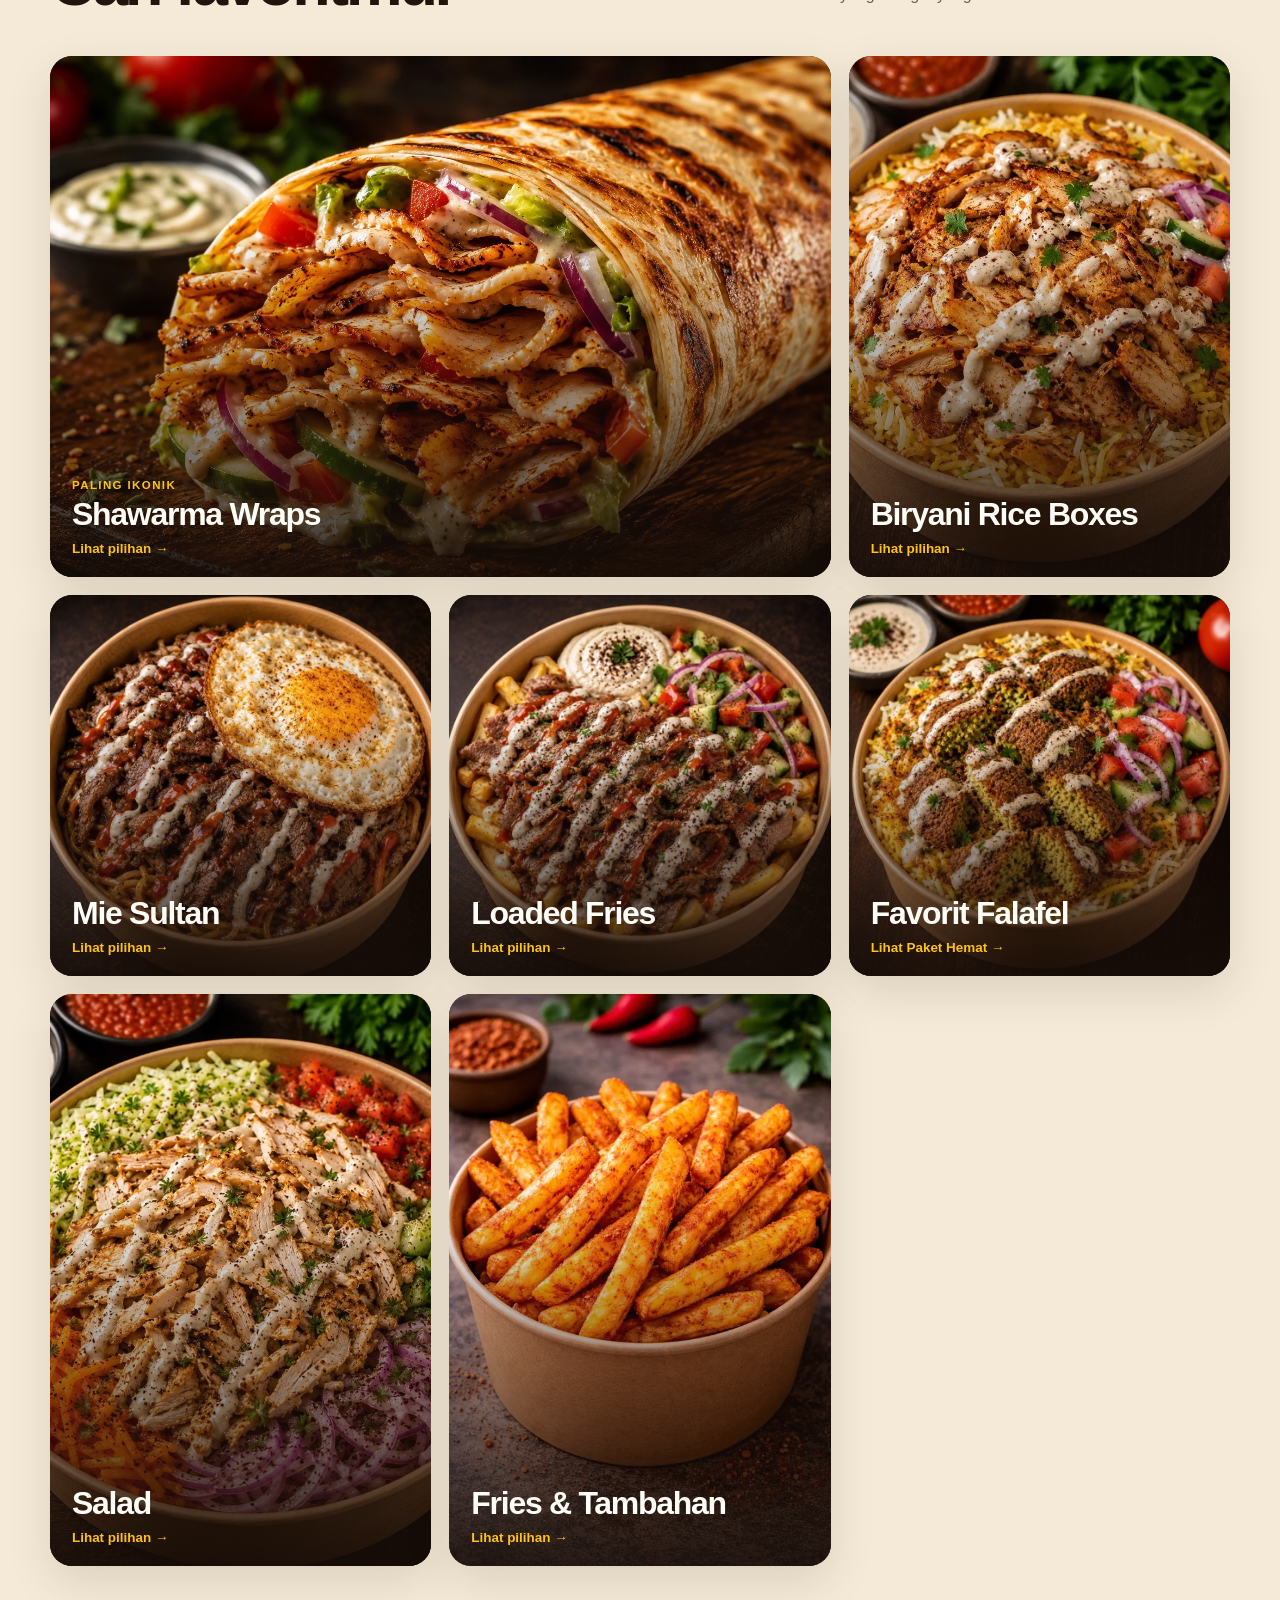
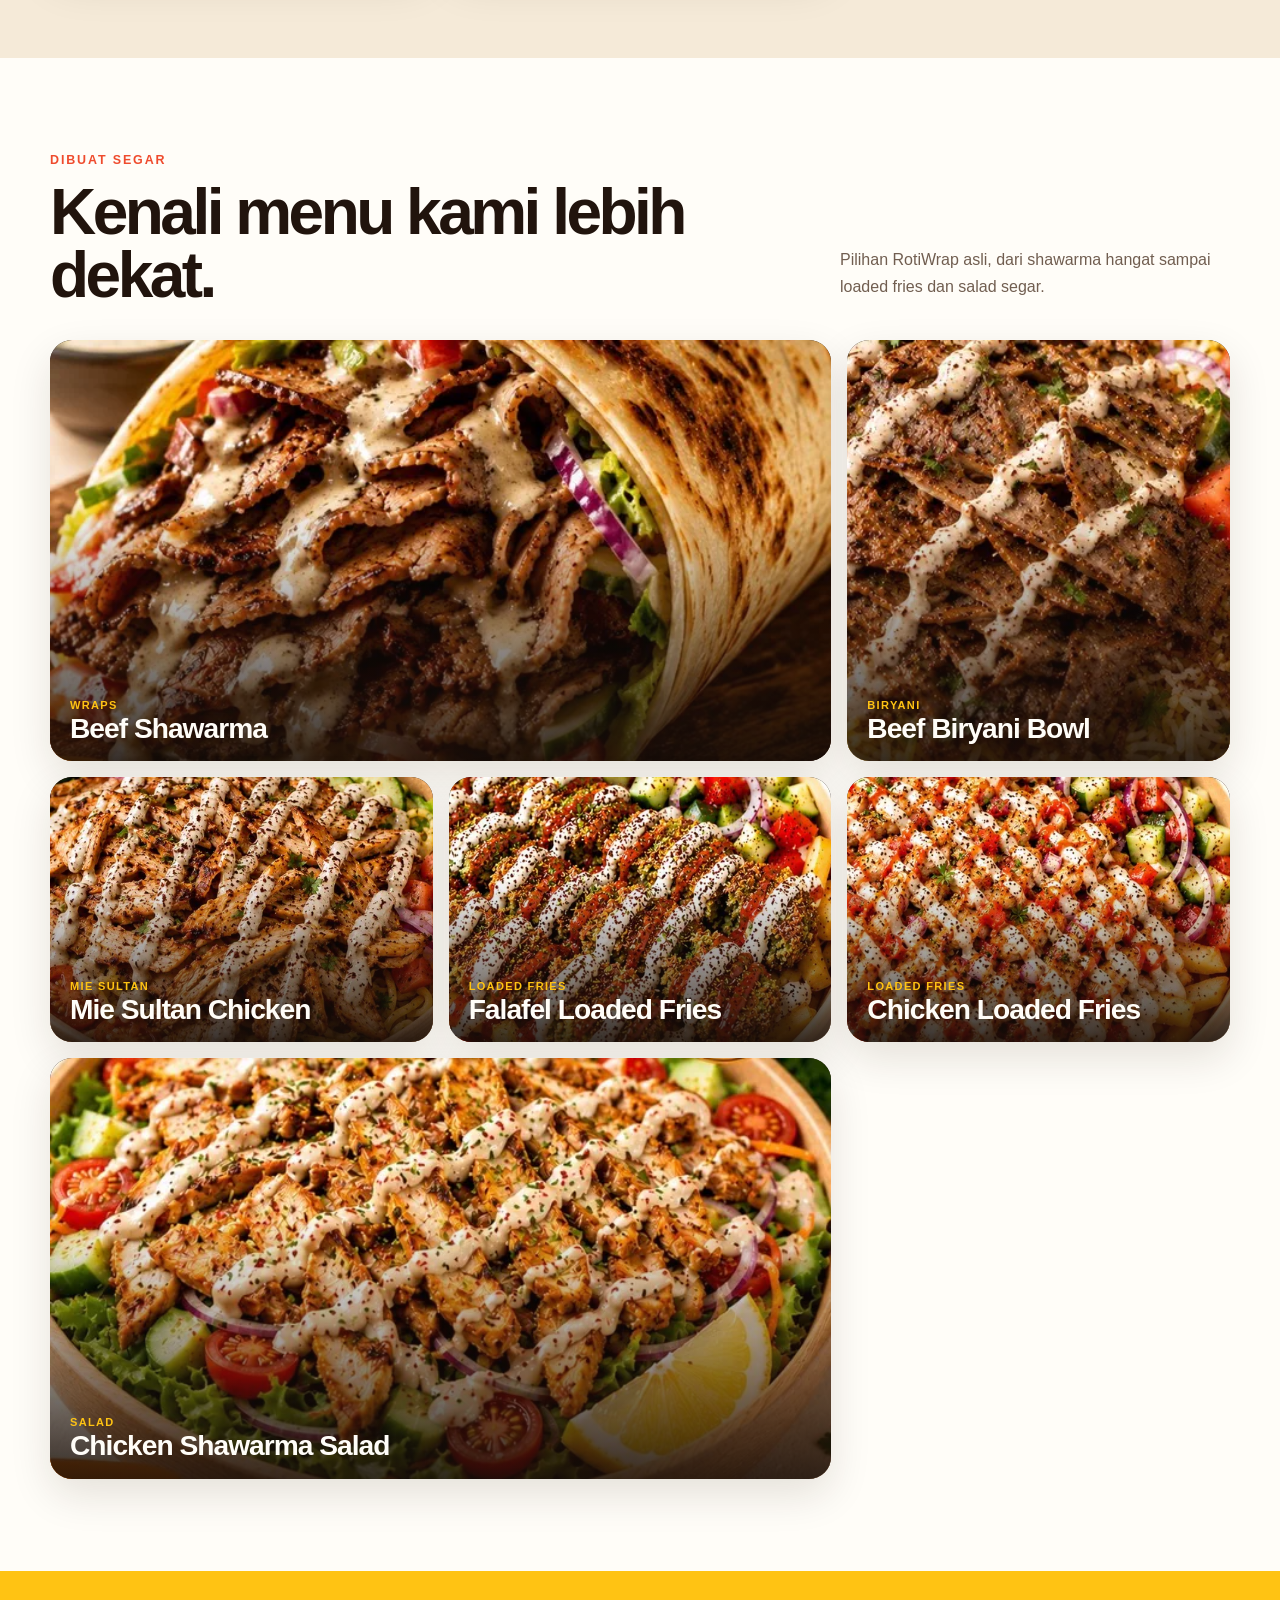
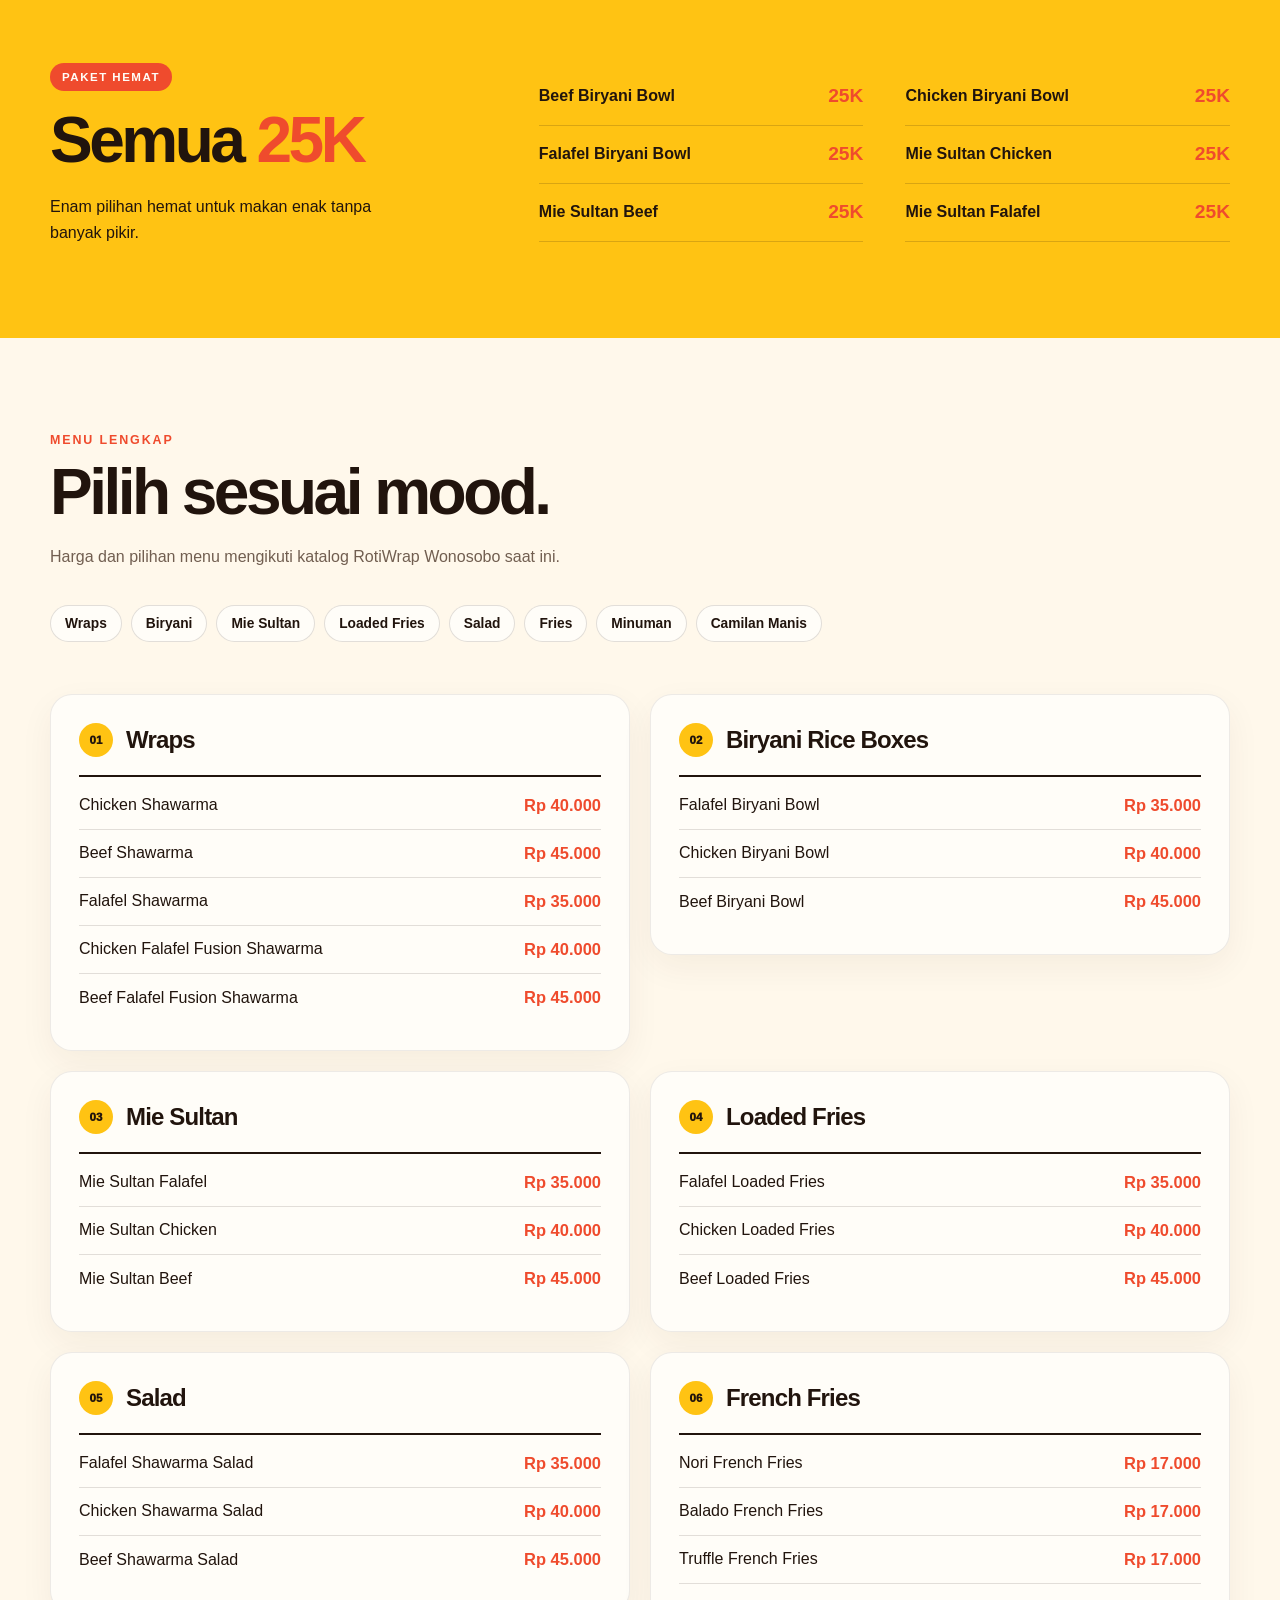
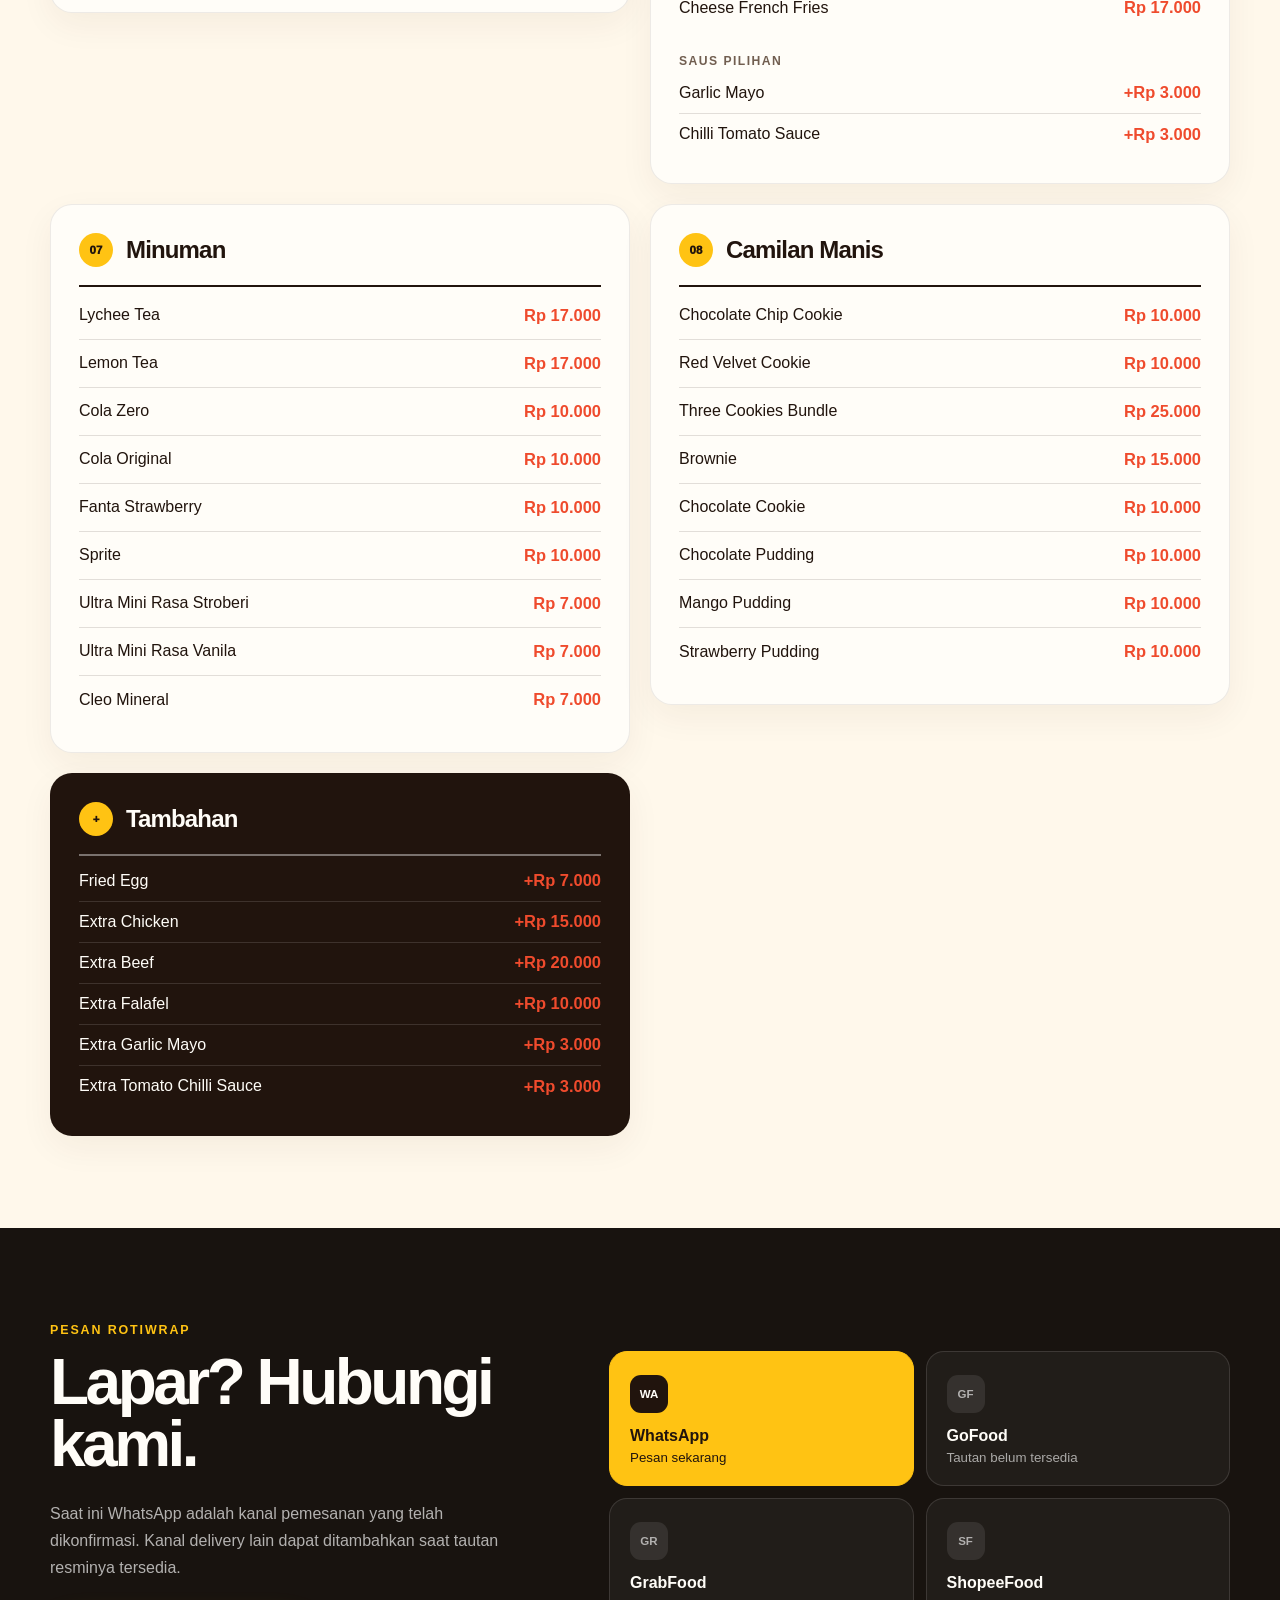
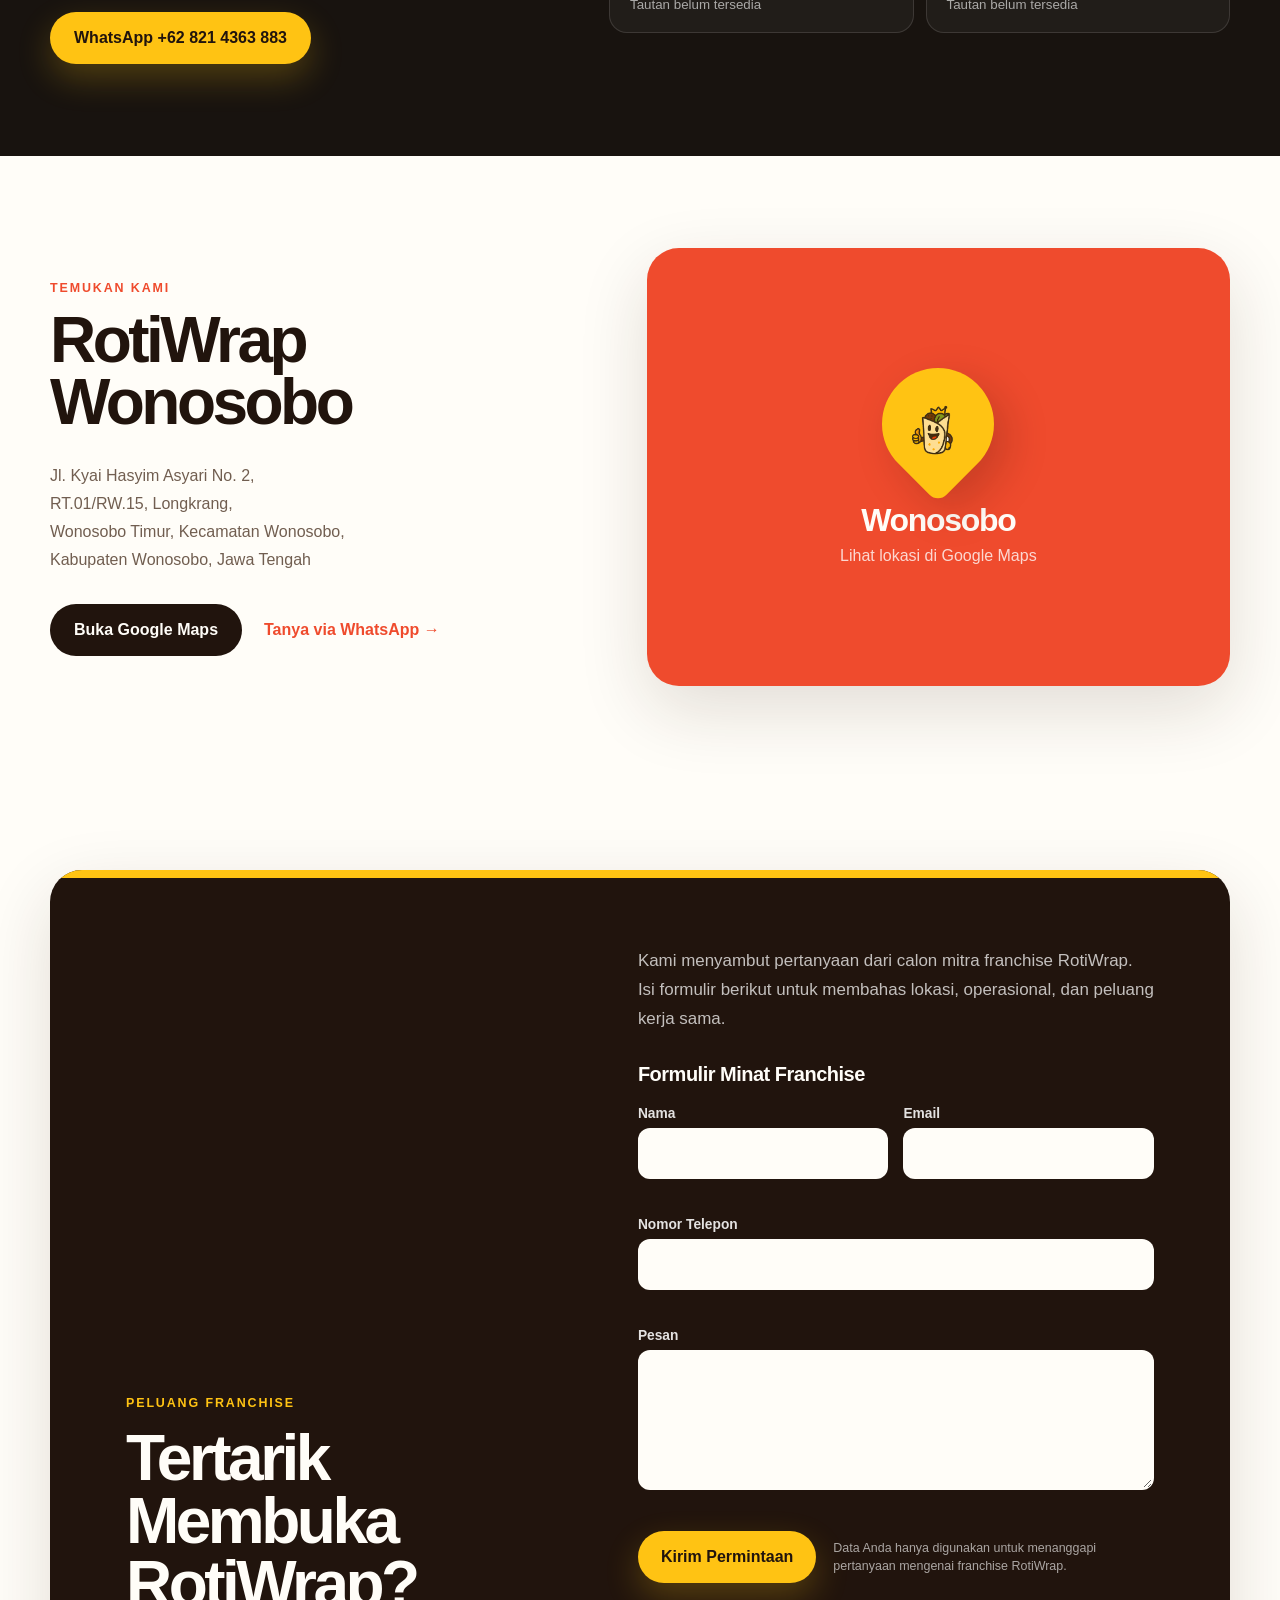
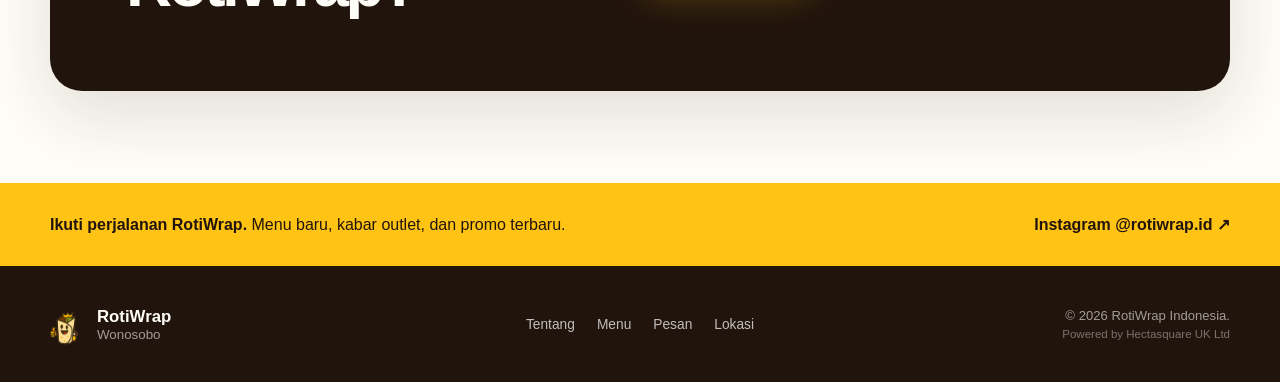
==== commit 6821c4df: "feat: launch customer Rewards account" ====
--- a/index.html
+++ b/index.html
@@ -39,6 +39,7 @@
         <a href="#favorit" data-i18n="navFavourites">Favorit</a>
         <a href="#menu" data-i18n="navMenu">Menu</a>
         <a href="#lokasi" data-i18n="navLocation">Lokasi</a>
+        <a href="/account/" data-i18n="navRewards">Rewards</a>
         <a class="nav-franchise" href="#franchise" data-i18n="navFranchise">Franchise</a>
         <a class="nav-order" href="https://wa.me/628214363883" target="_blank" rel="noopener" data-contact-purpose="customer" data-i18n="navOrder">Pesan via WhatsApp</a>
       </nav>
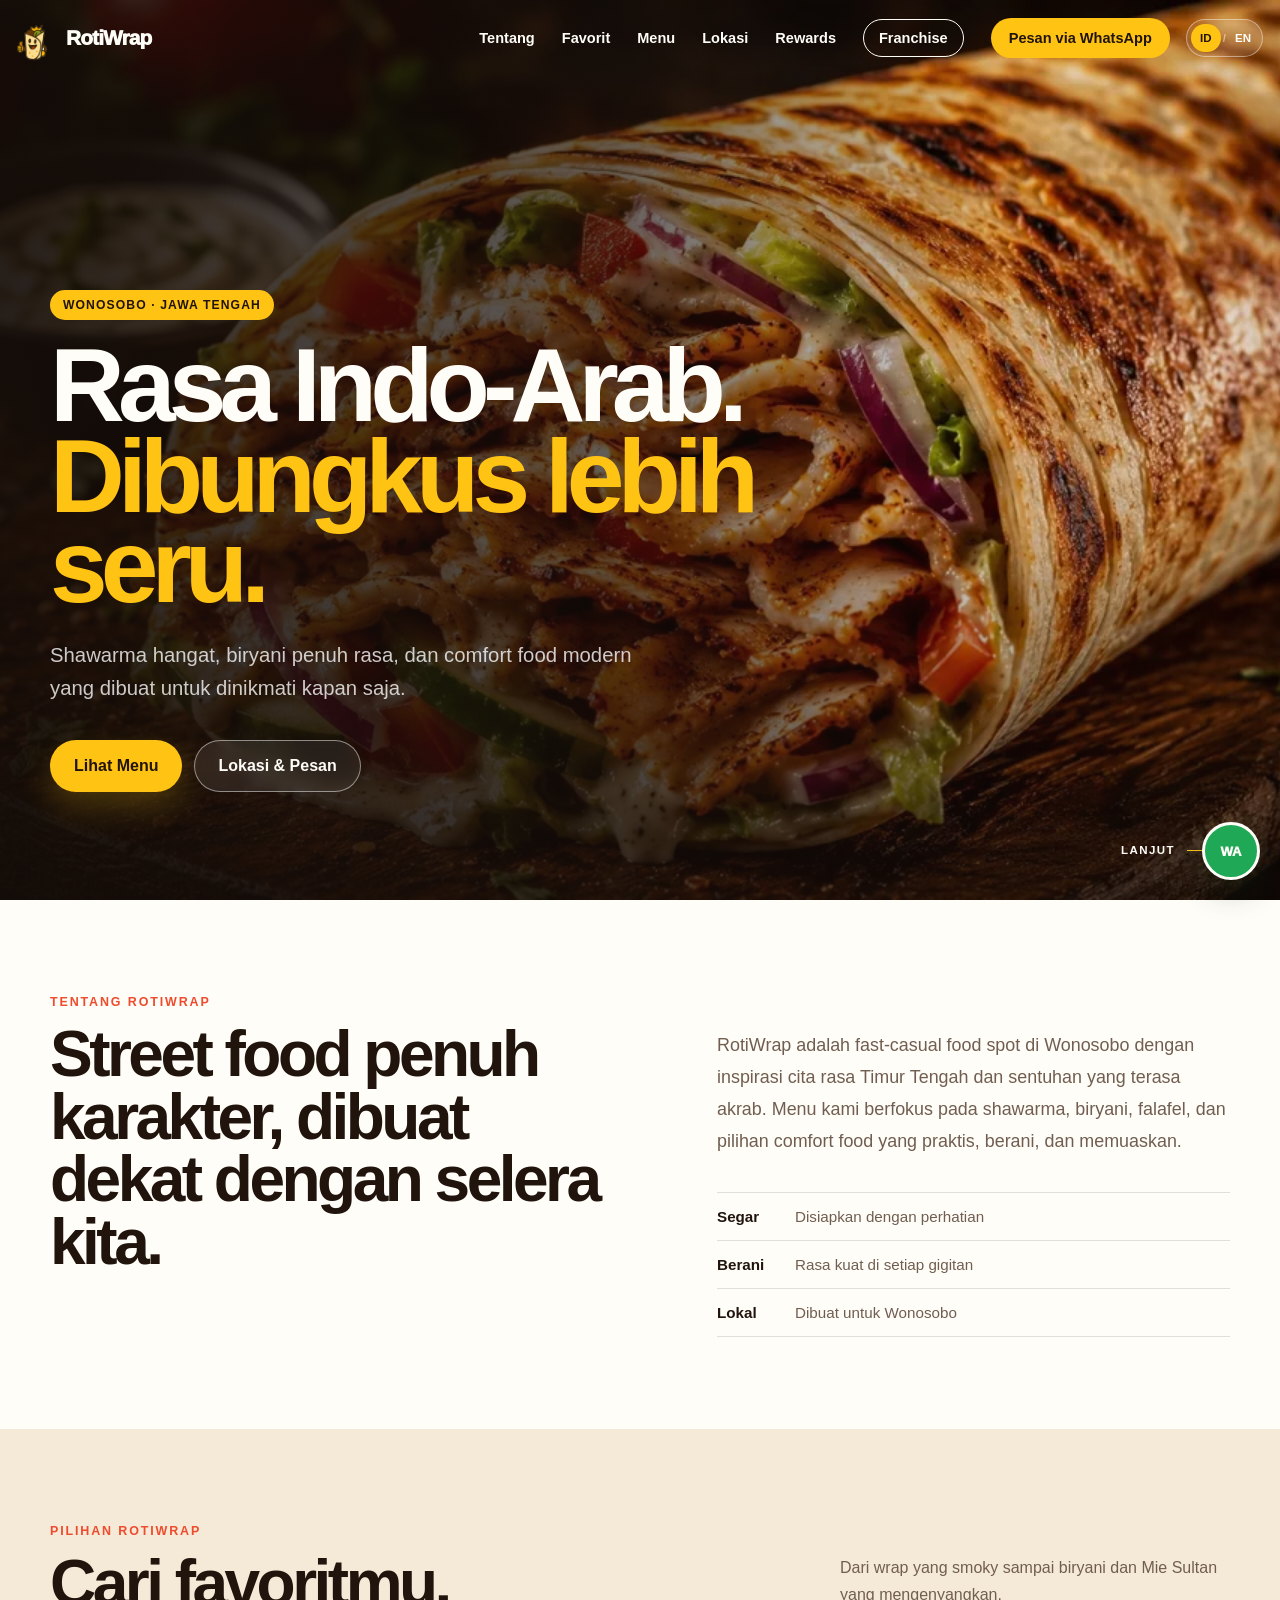
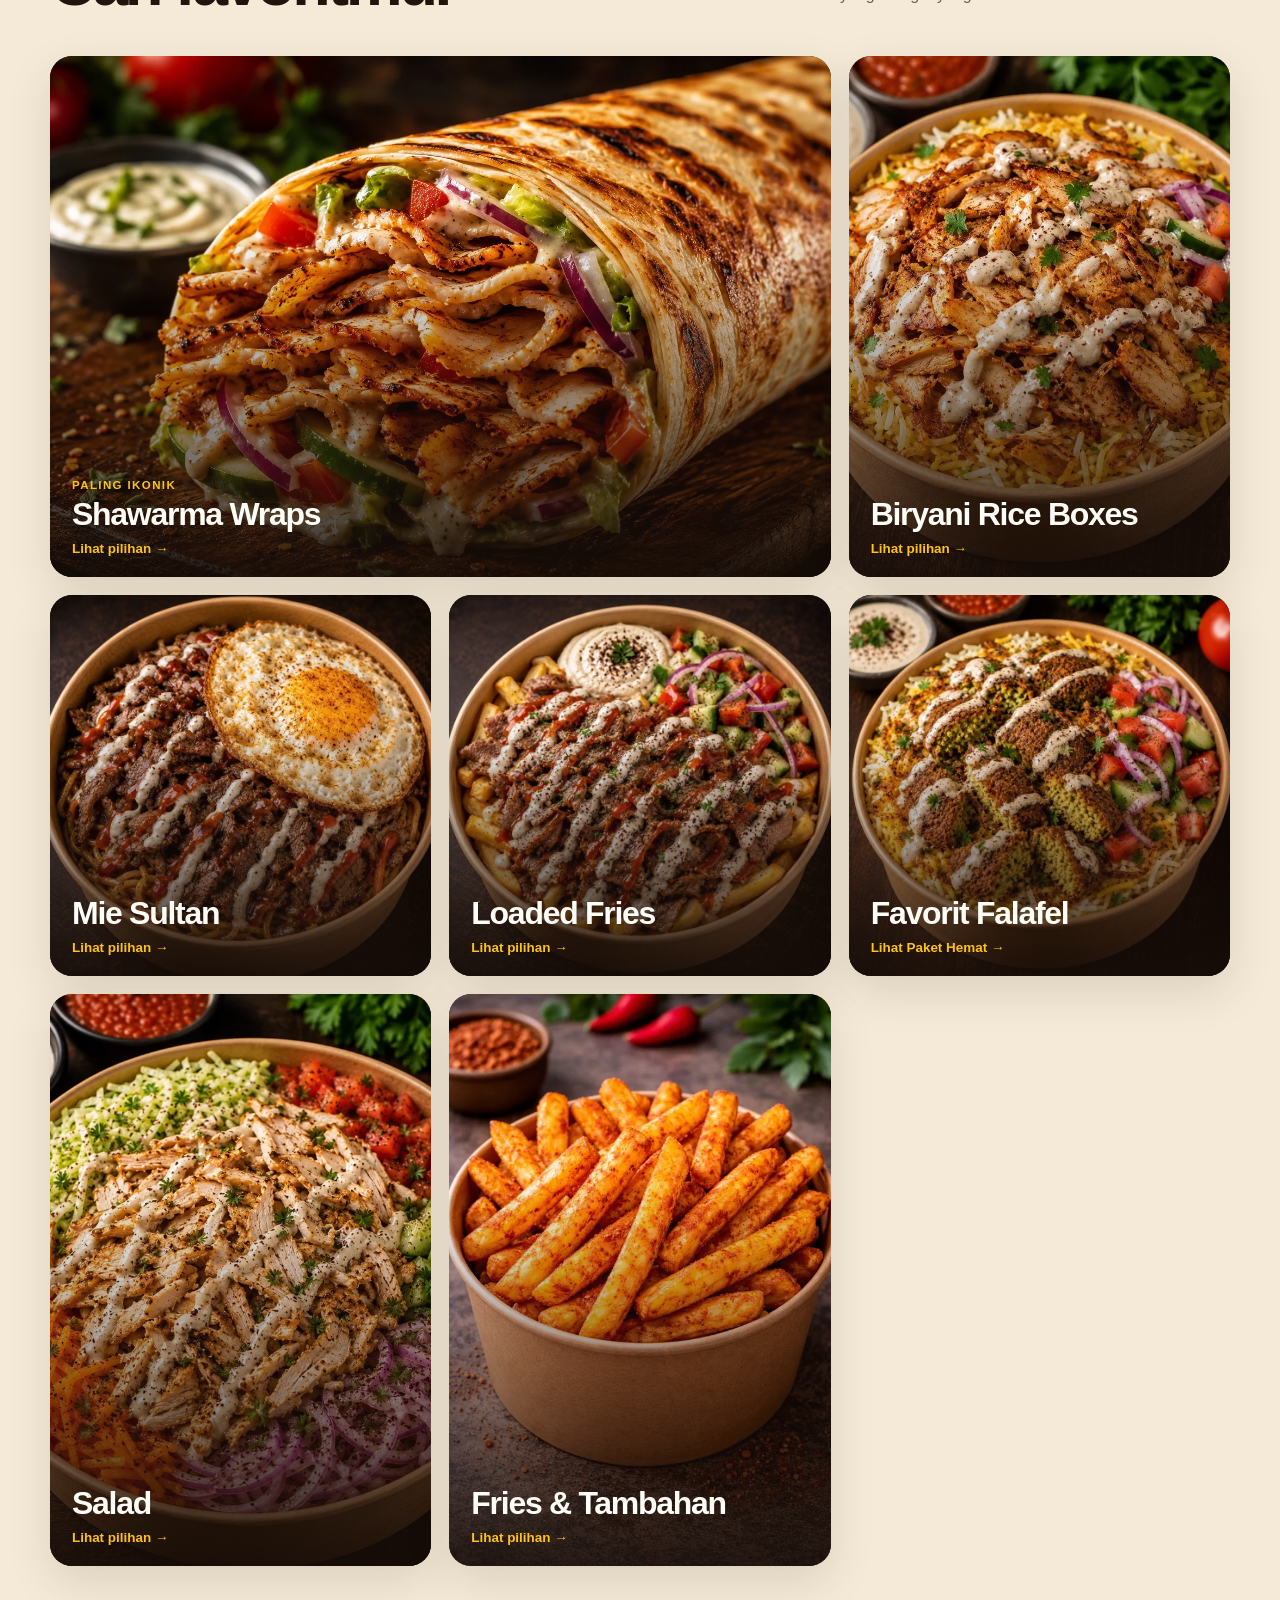
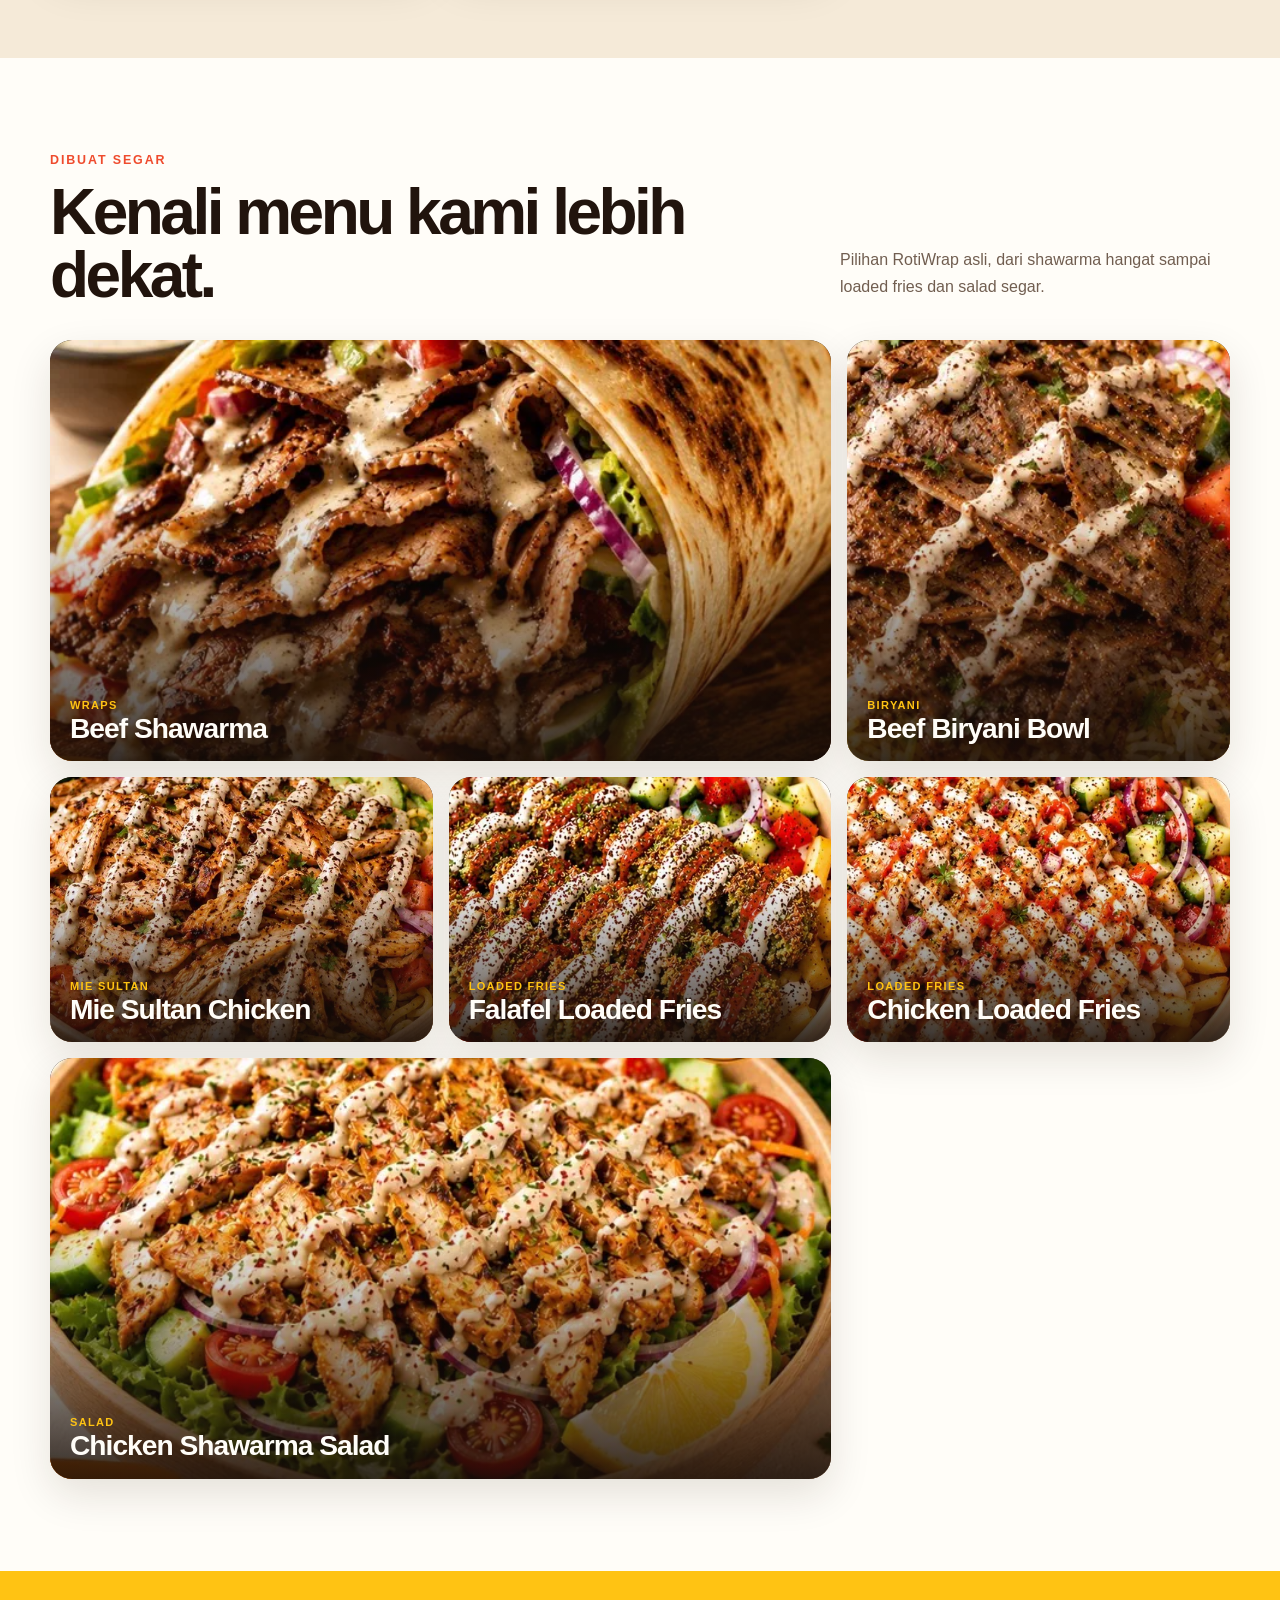
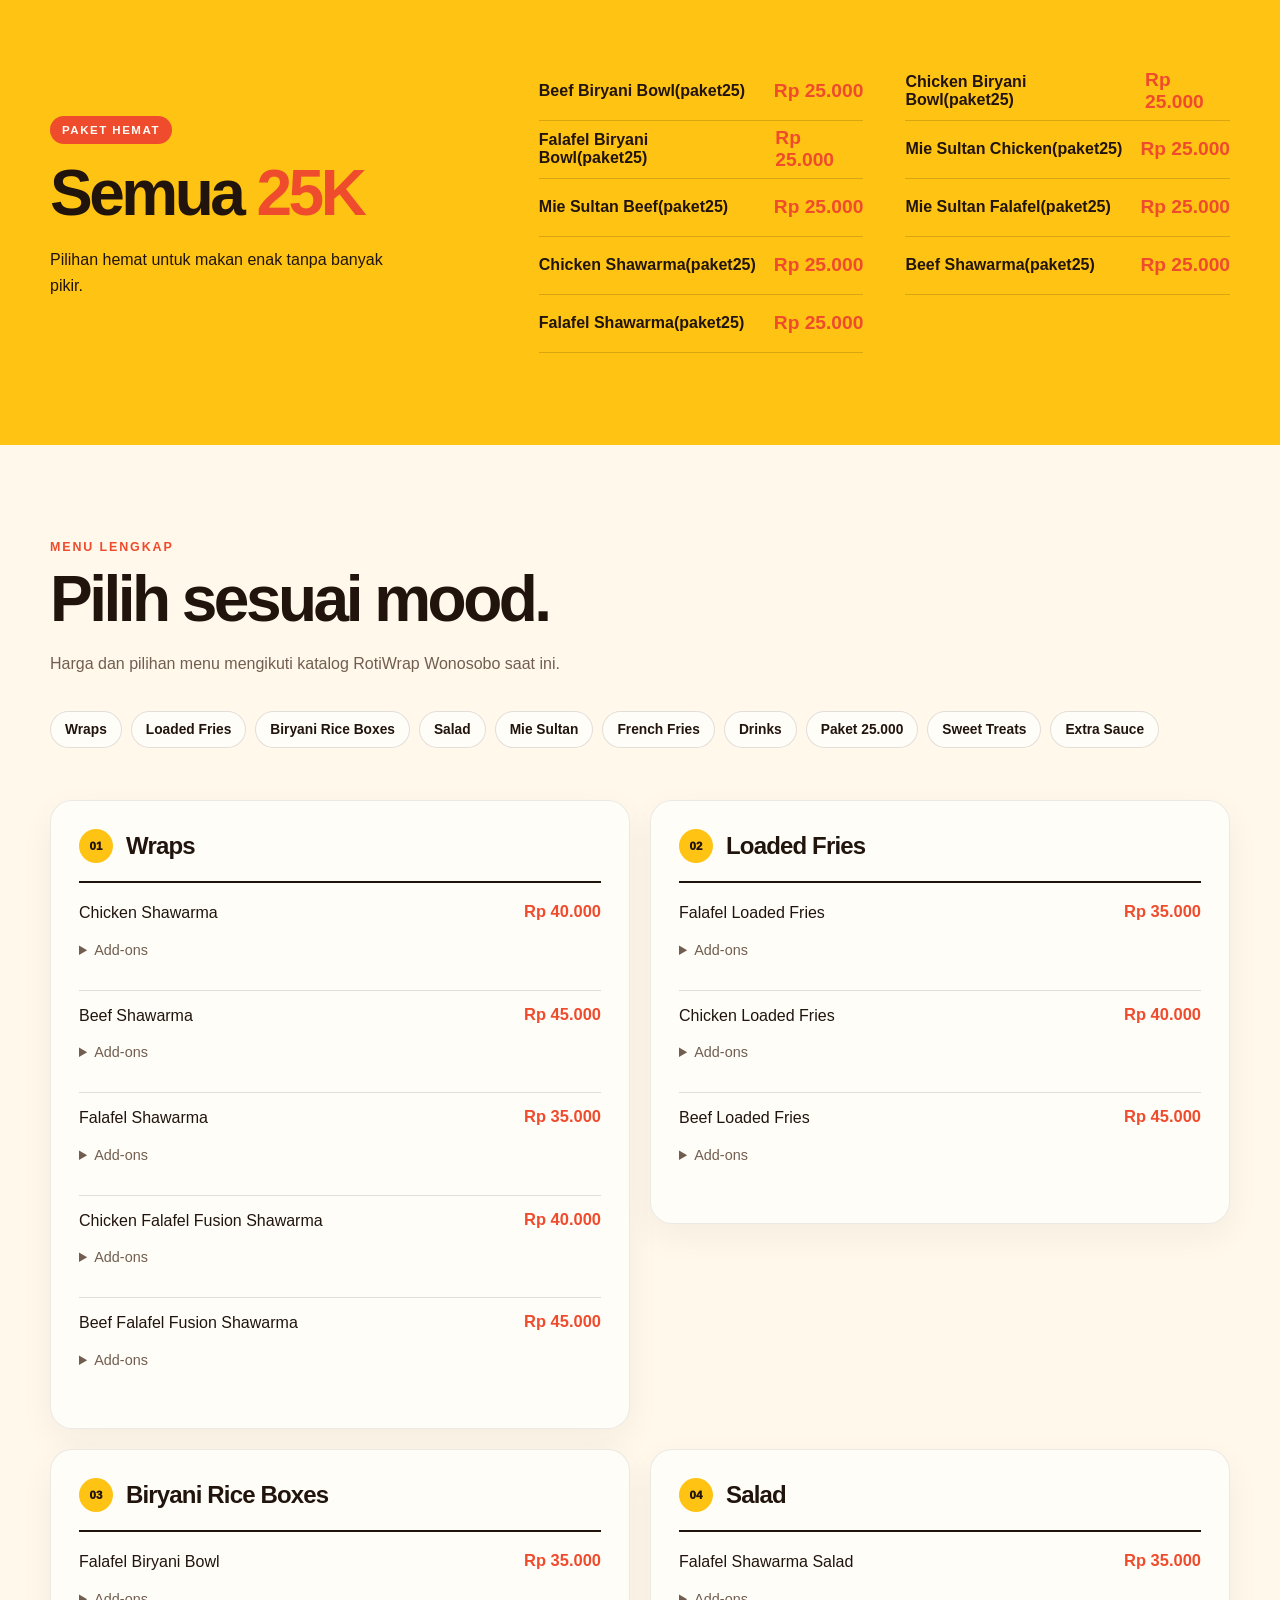
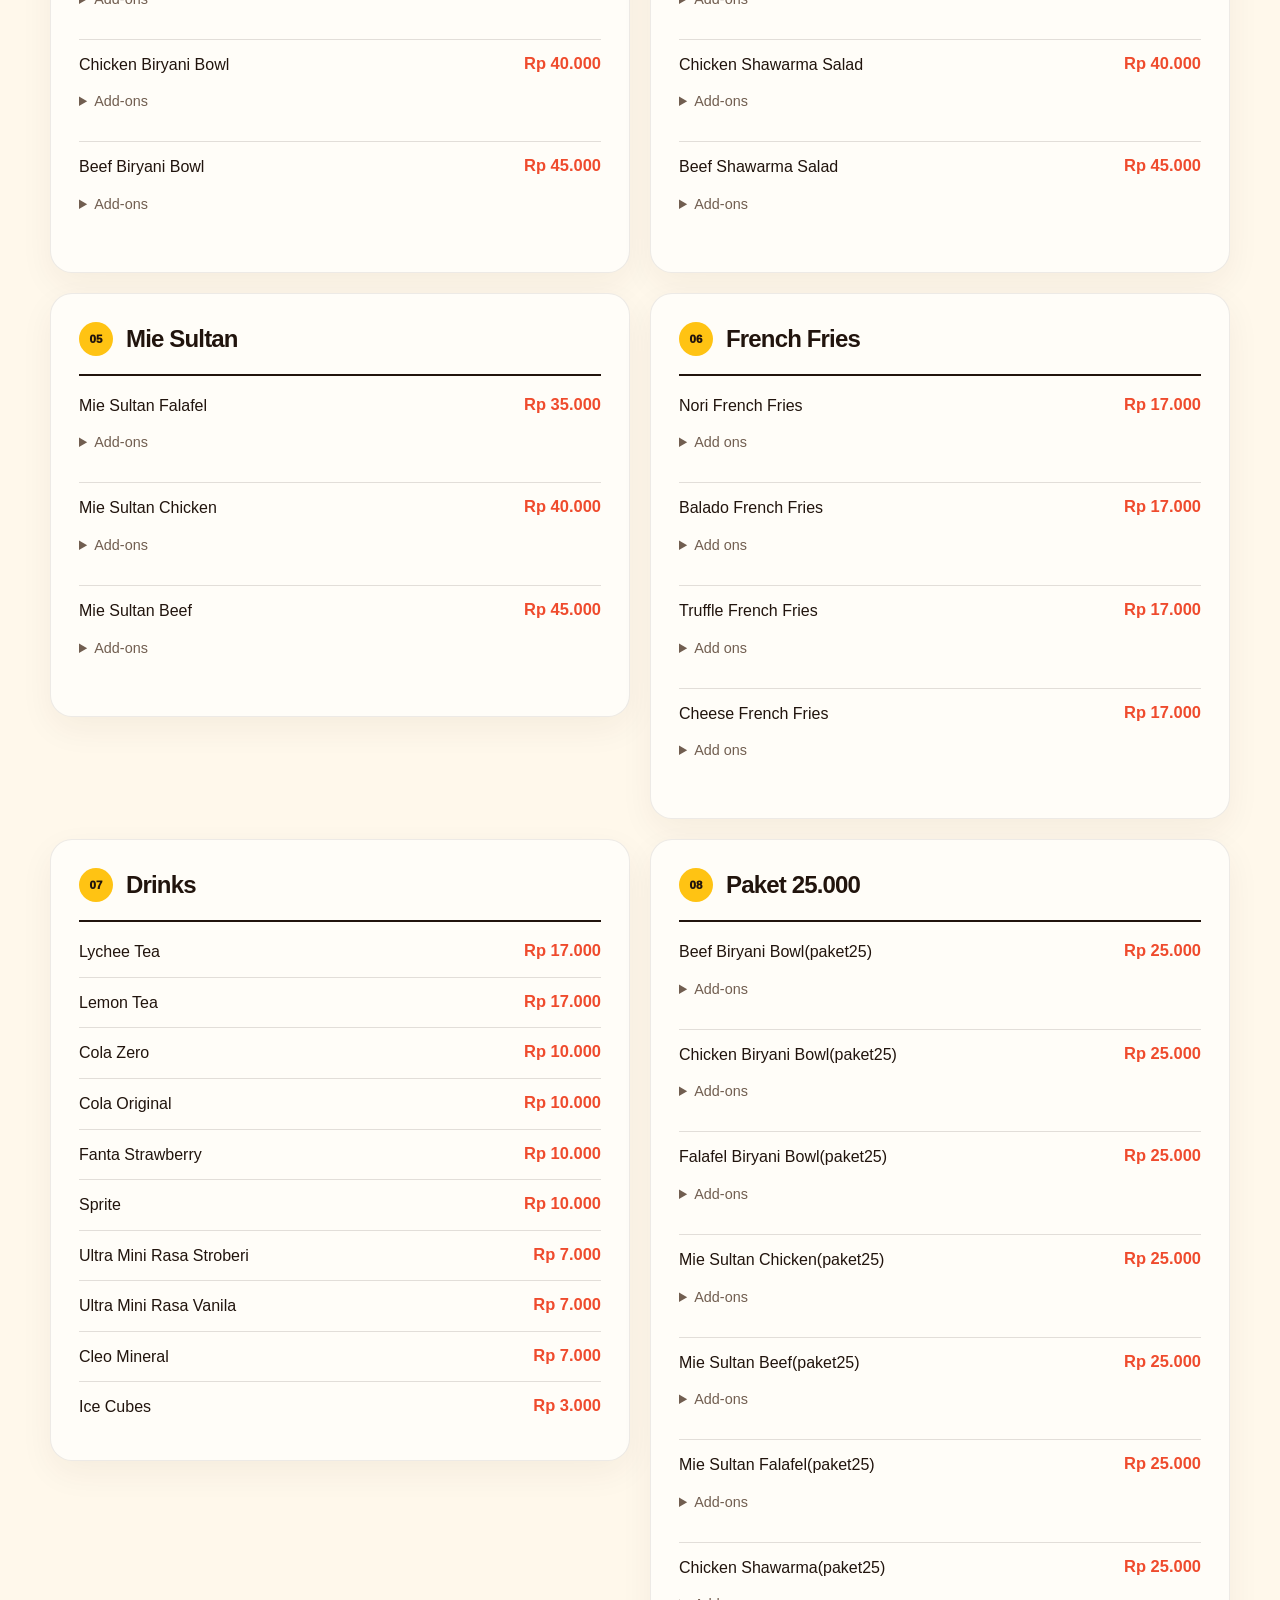
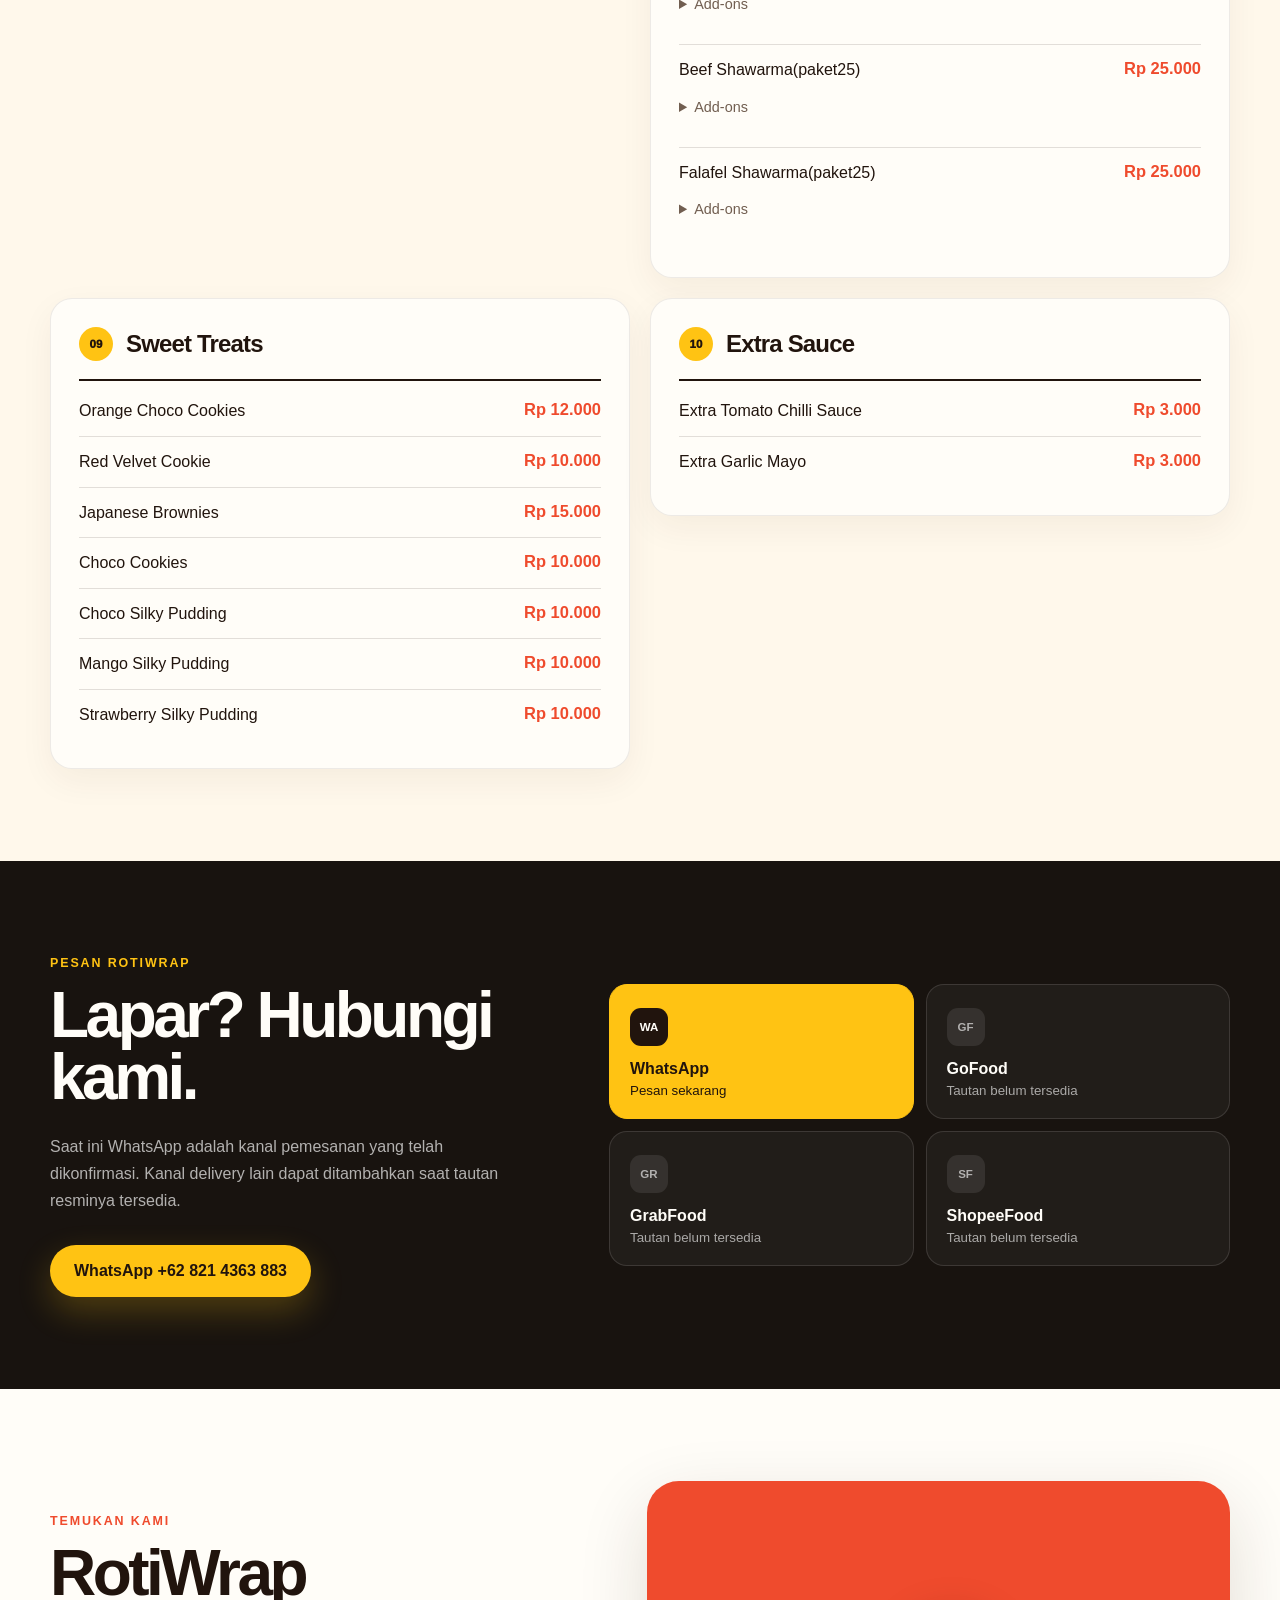
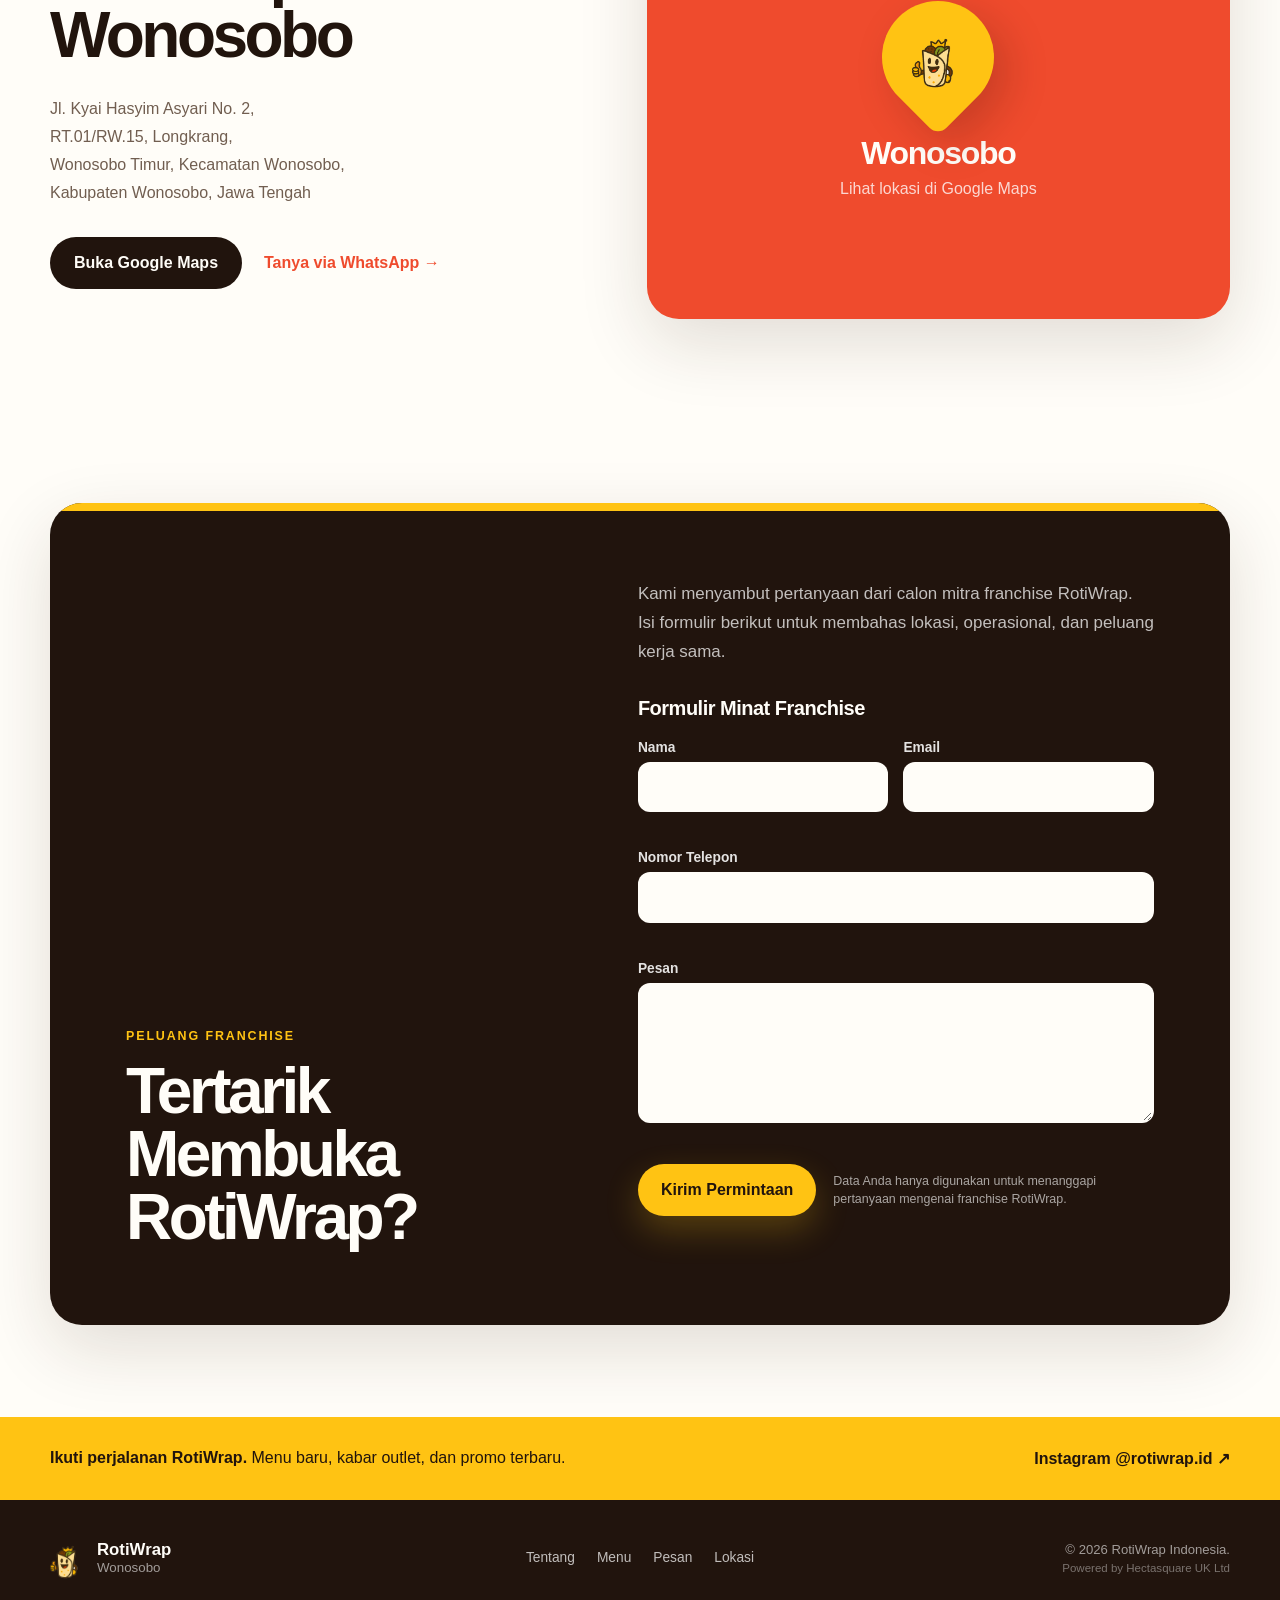
==== commit 9b784ed1: "Sync public Wonosobo menu from authoritative EPOS catalogue" ====
--- a/index.html
+++ b/index.html
@@ -23,6 +23,7 @@
   <link rel="preload" href="images/hero-wrap.webp" as="image" media="(min-width: 721px)" />
   <link rel="preload" href="images/hero-wrap-mobile.webp" as="image" media="(max-width: 720px)" />
   <link rel="stylesheet" href="css/style.css" />
+  <link rel="stylesheet" href="css/epos-menu.css" />
 </head>
 <body>
   <a class="skip-link" href="#main-content" data-i18n="skipLink">Lewati ke konten utama</a>
@@ -180,15 +181,18 @@
         <div class="promo-intro">
           <span class="promo-label">Paket Hemat</span>
           <h2 id="promo-title" data-i18n-html="promoTitle">Semua <strong>25K</strong></h2>
-          <p data-i18n="promoDescription">Enam pilihan hemat untuk makan enak tanpa banyak pikir.</p>
+          <p data-i18n="promoDescription">Pilihan hemat untuk makan enak tanpa banyak pikir.</p>
         </div>
         <div class="promo-list" role="list">
-          <div role="listitem"><span>Beef Biryani Bowl</span><strong>25K</strong></div>
-          <div role="listitem"><span>Chicken Biryani Bowl</span><strong>25K</strong></div>
-          <div role="listitem"><span>Falafel Biryani Bowl</span><strong>25K</strong></div>
-          <div role="listitem"><span>Mie Sultan Chicken</span><strong>25K</strong></div>
-          <div role="listitem"><span>Mie Sultan Beef</span><strong>25K</strong></div>
-          <div role="listitem"><span>Mie Sultan Falafel</span><strong>25K</strong></div>
+<div role="listitem" data-featured-product-id="xmo8TUJDKNPnVthFL70S"><span>Beef Biryani Bowl(paket25)</span><strong>Rp 25.000</strong></div>
+<div role="listitem" data-featured-product-id="avdev51YdVRRw6dMa3dP"><span>Chicken Biryani Bowl(paket25)</span><strong>Rp 25.000</strong></div>
+<div role="listitem" data-featured-product-id="04yneYsm9KaAUw1eZDny"><span>Falafel Biryani Bowl(paket25)</span><strong>Rp 25.000</strong></div>
+<div role="listitem" data-featured-product-id="DtDwlQTq7by4BhJKB39M"><span>Mie Sultan Chicken(paket25)</span><strong>Rp 25.000</strong></div>
+<div role="listitem" data-featured-product-id="7lDJLIThtzvc4vRndPCM"><span>Mie Sultan Beef(paket25)</span><strong>Rp 25.000</strong></div>
+<div role="listitem" data-featured-product-id="8fxkbQGyDZPrVHQXmSUL"><span>Mie Sultan Falafel(paket25)</span><strong>Rp 25.000</strong></div>
+<div role="listitem" data-featured-product-id="8uh3B6JXQd65KHZEeQ0B"><span>Chicken Shawarma(paket25)</span><strong>Rp 25.000</strong></div>
+<div role="listitem" data-featured-product-id="E0aFI5qLcErG9JaHYsaN"><span>Beef Shawarma(paket25)</span><strong>Rp 25.000</strong></div>
+<div role="listitem" data-featured-product-id="9DWYxwFiXYSwfcPfJ0X9"><span>Falafel Shawarma(paket25)</span><strong>Rp 25.000</strong></div>
         </div>
       </div>
     </section>
@@ -201,114 +205,389 @@
           <p data-i18n="menuDescription">Harga dan pilihan menu mengikuti katalog RotiWrap Wonosobo saat ini.</p>
         </div>
 
-        <nav class="category-jump" aria-label="Lompat ke kategori menu" data-i18n-aria-label="categoryJumpLabel">
-          <a href="#wraps" data-i18n="categoryWraps">Wraps</a><a href="#biryani" data-i18n="categoryBiryaniShort">Biryani</a><a href="#mie-sultan" data-i18n="categoryMieSultan">Mie Sultan</a><a href="#loaded-fries" data-i18n="categoryLoadedFries">Loaded Fries</a><a href="#salad" data-i18n="categorySalad">Salad</a><a href="#french-fries" data-i18n="categoryFriesShort">Fries</a><a href="#drinks" data-i18n="categoryDrinks">Minuman</a><a href="#sweet-treats" data-i18n="categorySweetTreats">Camilan Manis</a>
-        </nav>
-
-        <div class="menu-columns">
-          <section class="menu-category" id="wraps">
-            <div class="category-title"><span>01</span><h3 data-i18n="categoryWraps">Wraps</h3></div>
-            <ul class="price-list">
-              <li><span>Chicken Shawarma</span><strong>Rp 40.000</strong></li>
-              <li><span>Beef Shawarma</span><strong>Rp 45.000</strong></li>
-              <li><span>Falafel Shawarma</span><strong>Rp 35.000</strong></li>
-              <li><span>Chicken Falafel Fusion Shawarma</span><strong>Rp 40.000</strong></li>
-              <li><span>Beef Falafel Fusion Shawarma</span><strong>Rp 45.000</strong></li>
-            </ul>
-          </section>
-
-          <section class="menu-category" id="biryani">
-            <div class="category-title"><span>02</span><h3 data-i18n="categoryBiryani">Biryani Rice Boxes</h3></div>
-            <ul class="price-list">
-              <li><span>Falafel Biryani Bowl</span><strong>Rp 35.000</strong></li>
-              <li><span>Chicken Biryani Bowl</span><strong>Rp 40.000</strong></li>
-              <li><span>Beef Biryani Bowl</span><strong>Rp 45.000</strong></li>
-            </ul>
-          </section>
-
-          <section class="menu-category" id="mie-sultan">
-            <div class="category-title"><span>03</span><h3 data-i18n="categoryMieSultan">Mie Sultan</h3></div>
-            <ul class="price-list">
-              <li><span>Mie Sultan Falafel</span><strong>Rp 35.000</strong></li>
-              <li><span>Mie Sultan Chicken</span><strong>Rp 40.000</strong></li>
-              <li><span>Mie Sultan Beef</span><strong>Rp 45.000</strong></li>
-            </ul>
-          </section>
-
-          <section class="menu-category" id="loaded-fries">
-            <div class="category-title"><span>04</span><h3 data-i18n="categoryLoadedFries">Loaded Fries</h3></div>
-            <ul class="price-list">
-              <li><span>Falafel Loaded Fries</span><strong>Rp 35.000</strong></li>
-              <li><span>Chicken Loaded Fries</span><strong>Rp 40.000</strong></li>
-              <li><span>Beef Loaded Fries</span><strong>Rp 45.000</strong></li>
-            </ul>
-          </section>
-
-          <section class="menu-category" id="salad">
-            <div class="category-title"><span>05</span><h3 data-i18n="categorySalad">Salad</h3></div>
-            <ul class="price-list">
-              <li><span>Falafel Shawarma Salad</span><strong>Rp 35.000</strong></li>
-              <li><span>Chicken Shawarma Salad</span><strong>Rp 40.000</strong></li>
-              <li><span>Beef Shawarma Salad</span><strong>Rp 45.000</strong></li>
-            </ul>
-          </section>
-
-          <section class="menu-category" id="french-fries">
-            <div class="category-title"><span>06</span><h3 data-i18n="categoryFrenchFries">French Fries</h3></div>
-            <ul class="price-list">
-              <li><span>Nori French Fries</span><strong>Rp 17.000</strong></li>
-              <li><span>Balado French Fries</span><strong>Rp 17.000</strong></li>
-              <li><span>Truffle French Fries</span><strong>Rp 17.000</strong></li>
-              <li><span>Cheese French Fries</span><strong>Rp 17.000</strong></li>
-            </ul>
-            <h4 data-i18n="sauceChoices">Saus pilihan</h4>
-            <ul class="price-list compact">
-              <li><span>Garlic Mayo</span><strong>+Rp 3.000</strong></li>
-              <li><span>Chilli Tomato Sauce</span><strong>+Rp 3.000</strong></li>
-            </ul>
-          </section>
-
-          <section class="menu-category" id="drinks">
-            <div class="category-title"><span>07</span><h3 data-i18n="categoryDrinks">Minuman</h3></div>
-            <ul class="price-list">
-              <li><span>Lychee Tea</span><strong>Rp 17.000</strong></li>
-              <li><span>Lemon Tea</span><strong>Rp 17.000</strong></li>
-              <li><span>Cola Zero</span><strong>Rp 10.000</strong></li>
-              <li><span>Cola Original</span><strong>Rp 10.000</strong></li>
-              <li><span>Fanta Strawberry</span><strong>Rp 10.000</strong></li>
-              <li><span>Sprite</span><strong>Rp 10.000</strong></li>
-              <li><span>Ultra Mini Rasa Stroberi</span><strong>Rp 7.000</strong></li>
-              <li><span>Ultra Mini Rasa Vanila</span><strong>Rp 7.000</strong></li>
-              <li><span>Cleo Mineral</span><strong>Rp 7.000</strong></li>
-            </ul>
-          </section>
-
-          <section class="menu-category" id="sweet-treats">
-            <div class="category-title"><span>08</span><h3 data-i18n="categorySweetTreats">Camilan Manis</h3></div>
-            <ul class="price-list">
-              <li><span>Chocolate Chip Cookie</span><strong>Rp 10.000</strong></li>
-              <li><span>Red Velvet Cookie</span><strong>Rp 10.000</strong></li>
-              <li><span>Three Cookies Bundle</span><strong>Rp 25.000</strong></li>
-              <li><span>Brownie</span><strong>Rp 15.000</strong></li>
-              <li><span>Chocolate Cookie</span><strong>Rp 10.000</strong></li>
-              <li><span>Chocolate Pudding</span><strong>Rp 10.000</strong></li>
-              <li><span>Mango Pudding</span><strong>Rp 10.000</strong></li>
-              <li><span>Strawberry Pudding</span><strong>Rp 10.000</strong></li>
-            </ul>
-          </section>
-
-          <section class="menu-category add-ons">
-            <div class="category-title"><span>+</span><h3 data-i18n="categoryAddons">Tambahan</h3></div>
-            <ul class="price-list compact">
-              <li><span>Fried Egg</span><strong>+Rp 7.000</strong></li>
-              <li><span>Extra Chicken</span><strong>+Rp 15.000</strong></li>
-              <li><span>Extra Beef</span><strong>+Rp 20.000</strong></li>
-              <li><span>Extra Falafel</span><strong>+Rp 10.000</strong></li>
-              <li><span>Extra Garlic Mayo</span><strong>+Rp 3.000</strong></li>
-              <li><span>Extra Tomato Chilli Sauce</span><strong>+Rp 3.000</strong></li>
-            </ul>
-          </section>
-        </div>
+<!-- BEGIN EPOS WONOSOBO MENU: generated; product IDs are authoritative -->
+<nav class="category-jump" aria-label="Lompat ke kategori menu" data-i18n-aria-label="categoryJumpLabel">
+<a href="#wraps">Wraps</a>
+<a href="#loaded-fries">Loaded Fries</a>
+<a href="#biryani">Biryani Rice Boxes</a>
+<a href="#salad">Salad</a>
+<a href="#mie-sultan">Mie Sultan</a>
+<a href="#french-fries">French Fries</a>
+<a href="#drinks">Drinks</a>
+<a href="#category-Yh9HvvYQIxLVZGAcGa9N">Paket 25.000</a>
+<a href="#sweet-treats">Sweet Treats</a>
+<a href="#category-o0ULXcilkVTIa0LEPbLV">Extra Sauce</a>
+</nav>
+<div class="menu-columns" data-epos-menu="wonosobo">
+<section class="menu-category" id="wraps" data-category-id="iSqVABqdHwHVBTuNGAUg"><div class="category-title"><span>01</span><h3>Wraps</h3></div><ul class="price-list">
+<li class="epos-menu-product" data-product-id="JoAIK2BAJ0L7KDBuznTX" data-price="40000"><div class="epos-product-price"><span>Chicken Shawarma</span><strong>Rp 40.000</strong></div>
+<details data-modifier-group-id="mq8md1mduc"><summary>Add-ons</summary><ul class="epos-modifier-options">
+<li data-modifier-id="yopup82wgl" data-price-delta="7000"><span>Fried Egg</span><strong>+Rp 7.000</strong></li>
+<li data-modifier-id="0pftzo3il8" data-price-delta="15000"><span>Extra Chicken</span><strong>+Rp 15.000</strong></li>
+<li data-modifier-id="osexo2loql" data-price-delta="20000"><span>Extra Beef</span><strong>+Rp 20.000</strong></li>
+<li data-modifier-id="vqt56i3o47" data-price-delta="10000"><span>Extra Falafel</span><strong>+Rp 10.000</strong></li>
+<li data-modifier-id="edegszxybm" data-price-delta="3000"><span>Extra Garlic Mayo</span><strong>+Rp 3.000</strong></li>
+<li data-modifier-id="z3lb8xvqoa" data-price-delta="3000"><span>Extra Tomato Chilli Sauce</span><strong>+Rp 3.000</strong></li>
+<li data-modifier-id="onwzfg5xui" data-price-delta="5000"><span>cheese</span><strong>+Rp 5.000</strong></li>
+</ul></details>
+</li>
+<li class="epos-menu-product" data-product-id="2V4QHAtSEzf0aJrww2mg" data-price="45000"><div class="epos-product-price"><span>Beef Shawarma</span><strong>Rp 45.000</strong></div>
+<details data-modifier-group-id="copy_620179a8d6b16d2e4c848b41"><summary>Add-ons</summary><ul class="epos-modifier-options">
+<li data-modifier-id="copy_25a51a57b2f4028d5b4606bb" data-price-delta="7000"><span>Fried Egg</span><strong>+Rp 7.000</strong></li>
+<li data-modifier-id="copy_1d2b7d38816458182f4a30eb" data-price-delta="15000"><span>Extra Chicken</span><strong>+Rp 15.000</strong></li>
+<li data-modifier-id="copy_4c7103870f9024fbd770a0ca" data-price-delta="20000"><span>Extra Beef</span><strong>+Rp 20.000</strong></li>
+<li data-modifier-id="copy_ea6956008150ed84b212dfbf" data-price-delta="10000"><span>Extra Falafel</span><strong>+Rp 10.000</strong></li>
+<li data-modifier-id="copy_ab69904d0c83a8d1380cb846" data-price-delta="3000"><span>Extra Garlic Mayo</span><strong>+Rp 3.000</strong></li>
+<li data-modifier-id="copy_a96c40940cb996819d07746e" data-price-delta="3000"><span>Extra Tomato Chilli Sauce</span><strong>+Rp 3.000</strong></li>
+<li data-modifier-id="wl9bzttik8" data-price-delta="5000"><span>cheese</span><strong>+Rp 5.000</strong></li>
+</ul></details>
+</li>
+<li class="epos-menu-product" data-product-id="u5TsdILiZY6tHVxP16Ic" data-price="35000"><div class="epos-product-price"><span>Falafel Shawarma</span><strong>Rp 35.000</strong></div>
+<details data-modifier-group-id="copy_e987e6dc03dcbf9434cccd9e"><summary>Add-ons</summary><ul class="epos-modifier-options">
+<li data-modifier-id="copy_ea6b6870988285a7b144240b" data-price-delta="7000"><span>Fried Egg</span><strong>+Rp 7.000</strong></li>
+<li data-modifier-id="copy_3176574f9da91e4b632e22ef" data-price-delta="15000"><span>Extra Chicken</span><strong>+Rp 15.000</strong></li>
+<li data-modifier-id="copy_262e62878f4ecdc770bcf4c3" data-price-delta="20000"><span>Extra Beef</span><strong>+Rp 20.000</strong></li>
+<li data-modifier-id="copy_b5ab2ad1ee9cea68eab34185" data-price-delta="10000"><span>Extra Falafel</span><strong>+Rp 10.000</strong></li>
+<li data-modifier-id="copy_99ef6cdea5d9390be0b9c707" data-price-delta="3000"><span>Extra Garlic Mayo</span><strong>+Rp 3.000</strong></li>
+<li data-modifier-id="copy_b8a8fe67489da6c74821b67d" data-price-delta="3000"><span>Extra Tomato Chilli Sauce</span><strong>+Rp 3.000</strong></li>
+<li data-modifier-id="grk1m4nw4m" data-price-delta="5000"><span>cheese</span><strong>+Rp 5.000</strong></li>
+</ul></details>
+</li>
+<li class="epos-menu-product" data-product-id="LKDNTzyFLhlkSi8x8IWd" data-price="40000"><div class="epos-product-price"><span>Chicken Falafel Fusion Shawarma</span><strong>Rp 40.000</strong></div>
+<details data-modifier-group-id="copy_62fbda7097db0d4abbf6be2f"><summary>Add-ons</summary><ul class="epos-modifier-options">
+<li data-modifier-id="copy_3621fa4802829d0b8e8d92f6" data-price-delta="7000"><span>Fried Egg</span><strong>+Rp 7.000</strong></li>
+<li data-modifier-id="copy_6b7d519cca8601ee539b7198" data-price-delta="15000"><span>Extra Chicken</span><strong>+Rp 15.000</strong></li>
+<li data-modifier-id="copy_2673b1833183ca5ec3cd2361" data-price-delta="20000"><span>Extra Beef</span><strong>+Rp 20.000</strong></li>
+<li data-modifier-id="copy_c24b89c7978f25babc0c483c" data-price-delta="10000"><span>Extra Falafel</span><strong>+Rp 10.000</strong></li>
+<li data-modifier-id="copy_e44cf3a29ac457656d94b0d5" data-price-delta="3000"><span>Extra Garlic Mayo</span><strong>+Rp 3.000</strong></li>
+<li data-modifier-id="copy_c03170aa8e67c86a87008add" data-price-delta="3000"><span>Extra Tomato Chilli Sauce</span><strong>+Rp 3.000</strong></li>
+<li data-modifier-id="0il66da5dx" data-price-delta="5000"><span>cheese</span><strong>+Rp 5.000</strong></li>
+</ul></details>
+</li>
+<li class="epos-menu-product" data-product-id="YNILMvJKmR7bp8sJLQrS" data-price="45000"><div class="epos-product-price"><span>Beef Falafel Fusion Shawarma</span><strong>Rp 45.000</strong></div>
+<details data-modifier-group-id="copy_98bf71b3ed943891aca5441b"><summary>Add-ons</summary><ul class="epos-modifier-options">
+<li data-modifier-id="copy_fe71ff6605cca1b1b0b9233f" data-price-delta="7000"><span>Fried Egg</span><strong>+Rp 7.000</strong></li>
+<li data-modifier-id="copy_5a37302853e1511316f6c892" data-price-delta="15000"><span>Extra Chicken</span><strong>+Rp 15.000</strong></li>
+<li data-modifier-id="copy_55c1eaa05f96864ecc0d7e42" data-price-delta="20000"><span>Extra Beef</span><strong>+Rp 20.000</strong></li>
+<li data-modifier-id="copy_d2d6dbc2fe1b74745c0312ea" data-price-delta="10000"><span>Extra Falafel</span><strong>+Rp 10.000</strong></li>
+<li data-modifier-id="copy_0c02010ebf1ca18559819c61" data-price-delta="3000"><span>Extra Garlic Mayo</span><strong>+Rp 3.000</strong></li>
+<li data-modifier-id="copy_6894af8d126fefb5dae25933" data-price-delta="3000"><span>Extra Tomato Chilli Sauce</span><strong>+Rp 3.000</strong></li>
+<li data-modifier-id="lbto7tge9y" data-price-delta="5000"><span>cheese</span><strong>+Rp 5.000</strong></li>
+</ul></details>
+</li>
+</ul></section>
+<section class="menu-category" id="loaded-fries" data-category-id="dRRglnlIGZ3wP3H1cqJ2"><div class="category-title"><span>02</span><h3>Loaded Fries</h3></div><ul class="price-list">
+<li class="epos-menu-product" data-product-id="5pD3MYn0ed0kHFfDlEX9" data-price="35000"><div class="epos-product-price"><span>Falafel Loaded Fries</span><strong>Rp 35.000</strong></div>
+<details data-modifier-group-id="copy_db0973a94d5ee750d201ffe1"><summary>Add-ons</summary><ul class="epos-modifier-options">
+<li data-modifier-id="copy_b6b41cfd00e200bca56a0065" data-price-delta="7000"><span>Fried Egg</span><strong>+Rp 7.000</strong></li>
+<li data-modifier-id="copy_8e58af9d875b84b12cac9ff4" data-price-delta="15000"><span>Extra Chicken</span><strong>+Rp 15.000</strong></li>
+<li data-modifier-id="copy_7be9f5fccb8311bde38a8c6a" data-price-delta="20000"><span>Extra Beef</span><strong>+Rp 20.000</strong></li>
+<li data-modifier-id="copy_2abaf02f9981b250af524cb8" data-price-delta="10000"><span>Extra Falafel</span><strong>+Rp 10.000</strong></li>
+<li data-modifier-id="copy_01e82916822e5dcba1f9446d" data-price-delta="3000"><span>Extra Garlic Mayo</span><strong>+Rp 3.000</strong></li>
+<li data-modifier-id="copy_aa7faec051205218ba181ddc" data-price-delta="3000"><span>Extra Tomato Chilli Sauce</span><strong>+Rp 3.000</strong></li>
+<li data-modifier-id="m96evf35sz" data-price-delta="5000"><span>cheese</span><strong>+Rp 5.000</strong></li>
+</ul></details>
+</li>
+<li class="epos-menu-product" data-product-id="UI43BuC085ygndd0K7gw" data-price="40000"><div class="epos-product-price"><span>Chicken Loaded Fries</span><strong>Rp 40.000</strong></div>
+<details data-modifier-group-id="copy_56fc7a34d6a33ea3428cfad8"><summary>Add-ons</summary><ul class="epos-modifier-options">
+<li data-modifier-id="copy_ca18d1b070c8e43cb093277c" data-price-delta="7000"><span>Fried Egg</span><strong>+Rp 7.000</strong></li>
+<li data-modifier-id="copy_829f461a14c26733728498c1" data-price-delta="15000"><span>Extra Chicken</span><strong>+Rp 15.000</strong></li>
+<li data-modifier-id="copy_8e6bdc16b5650388d3f2cc63" data-price-delta="20000"><span>Extra Beef</span><strong>+Rp 20.000</strong></li>
+<li data-modifier-id="copy_afd283c5a72571c6e43cc58d" data-price-delta="10000"><span>Extra Falafel</span><strong>+Rp 10.000</strong></li>
+<li data-modifier-id="copy_fe77bc5d508124745922a143" data-price-delta="3000"><span>Extra Garlic Mayo</span><strong>+Rp 3.000</strong></li>
+<li data-modifier-id="copy_5965c733ced1a4c6aa978912" data-price-delta="3000"><span>Extra Tomato Chilli Sauce</span><strong>+Rp 3.000</strong></li>
+<li data-modifier-id="qikml9zcog" data-price-delta="5000"><span>cheese</span><strong>+Rp 5.000</strong></li>
+</ul></details>
+</li>
+<li class="epos-menu-product" data-product-id="ueQOf5J4PNOOMnulTfDi" data-price="45000"><div class="epos-product-price"><span>Beef Loaded Fries</span><strong>Rp 45.000</strong></div>
+<details data-modifier-group-id="copy_c5bade12451a43b185e53fb2"><summary>Add-ons</summary><ul class="epos-modifier-options">
+<li data-modifier-id="copy_0df21e9508c48951c0178b48" data-price-delta="7000"><span>Fried Egg</span><strong>+Rp 7.000</strong></li>
+<li data-modifier-id="copy_63b603a833d2810683980a43" data-price-delta="15000"><span>Extra Chicken</span><strong>+Rp 15.000</strong></li>
+<li data-modifier-id="copy_7a27260e4dc1f92ace3d0859" data-price-delta="20000"><span>Extra Beef</span><strong>+Rp 20.000</strong></li>
+<li data-modifier-id="copy_38d42f4ccec578c10eb8e567" data-price-delta="10000"><span>Extra Falafel</span><strong>+Rp 10.000</strong></li>
+<li data-modifier-id="copy_04f2171d8246dd40a6aa9dcf" data-price-delta="3000"><span>Extra Garlic Mayo</span><strong>+Rp 3.000</strong></li>
+<li data-modifier-id="copy_a90263088c2efef003483f84" data-price-delta="3000"><span>Extra Tomato Chilli Sauce</span><strong>+Rp 3.000</strong></li>
+<li data-modifier-id="7nq1lmgfl4" data-price-delta="5000"><span>cheese</span><strong>+Rp 5.000</strong></li>
+</ul></details>
+</li>
+</ul></section>
+<section class="menu-category" id="biryani" data-category-id="QnFjtsdW0oSrUjKrSXun"><div class="category-title"><span>03</span><h3>Biryani Rice Boxes</h3></div><ul class="price-list">
+<li class="epos-menu-product" data-product-id="1COWPNYE7SNzfDqnVMVs" data-price="35000"><div class="epos-product-price"><span>Falafel Biryani Bowl</span><strong>Rp 35.000</strong></div>
+<details data-modifier-group-id="copy_200801370e28d4e97990ec6d"><summary>Add-ons</summary><ul class="epos-modifier-options">
+<li data-modifier-id="copy_0f6c626e482c4dd74e25a3b9" data-price-delta="7000"><span>Fried Egg</span><strong>+Rp 7.000</strong></li>
+<li data-modifier-id="copy_a7ff398ef12520056831a2bf" data-price-delta="15000"><span>Extra Chicken</span><strong>+Rp 15.000</strong></li>
+<li data-modifier-id="copy_816117ba5fabb560e5416272" data-price-delta="20000"><span>Extra Beef</span><strong>+Rp 20.000</strong></li>
+<li data-modifier-id="copy_2cd3327fa0b7478011cd3c18" data-price-delta="10000"><span>Extra Falafel</span><strong>+Rp 10.000</strong></li>
+<li data-modifier-id="copy_f0b2cbe29e6f8f065ae57059" data-price-delta="3000"><span>Extra Garlic Mayo</span><strong>+Rp 3.000</strong></li>
+<li data-modifier-id="copy_fb1084bbfdf6be1f6f35cab6" data-price-delta="3000"><span>Extra Tomato Chilli Sauce</span><strong>+Rp 3.000</strong></li>
+<li data-modifier-id="i0ohb2rmsv" data-price-delta="5000"><span>cheese</span><strong>+Rp 5.000</strong></li>
+</ul></details>
+</li>
+<li class="epos-menu-product" data-product-id="fq30vCnogDt1liPH6Eda" data-price="40000"><div class="epos-product-price"><span>Chicken Biryani Bowl</span><strong>Rp 40.000</strong></div>
+<details data-modifier-group-id="copy_640c1bb24cd9b804a2d835e6"><summary>Add-ons</summary><ul class="epos-modifier-options">
+<li data-modifier-id="copy_a23b2912af0065c8bd704d34" data-price-delta="7000"><span>Fried Egg</span><strong>+Rp 7.000</strong></li>
+<li data-modifier-id="copy_194b265cd6df4932fc908d1f" data-price-delta="15000"><span>Extra Chicken</span><strong>+Rp 15.000</strong></li>
+<li data-modifier-id="copy_77978a080e5a78f633577847" data-price-delta="20000"><span>Extra Beef</span><strong>+Rp 20.000</strong></li>
+<li data-modifier-id="copy_0f7e03cebf428f36e63cefc9" data-price-delta="10000"><span>Extra Falafel</span><strong>+Rp 10.000</strong></li>
+<li data-modifier-id="copy_c32cb467b4465646084a4bfb" data-price-delta="3000"><span>Extra Garlic Mayo</span><strong>+Rp 3.000</strong></li>
+<li data-modifier-id="copy_52ea15b2f7870057824da033" data-price-delta="3000"><span>Extra Tomato Chilli Sauce</span><strong>+Rp 3.000</strong></li>
+<li data-modifier-id="2xv8efewh4" data-price-delta="5000"><span>cheese</span><strong>+Rp 5.000</strong></li>
+</ul></details>
+</li>
+<li class="epos-menu-product" data-product-id="dVSVNEGgkGaZ0fhRSJhS" data-price="45000"><div class="epos-product-price"><span>Beef Biryani Bowl</span><strong>Rp 45.000</strong></div>
+<details data-modifier-group-id="copy_7597ca15381c2c8fc1140467"><summary>Add-ons</summary><ul class="epos-modifier-options">
+<li data-modifier-id="copy_0f88addcb07322c14404ac1b" data-price-delta="7000"><span>Fried Egg</span><strong>+Rp 7.000</strong></li>
+<li data-modifier-id="copy_ec82f5c31bd4b0664f854976" data-price-delta="15000"><span>Extra Chicken</span><strong>+Rp 15.000</strong></li>
+<li data-modifier-id="copy_18e2718126c5b358467c2184" data-price-delta="20000"><span>Extra Beef</span><strong>+Rp 20.000</strong></li>
+<li data-modifier-id="copy_53a8b649af092feeba47fba2" data-price-delta="10000"><span>Extra Falafel</span><strong>+Rp 10.000</strong></li>
+<li data-modifier-id="copy_7832ff6a8b80700deb17e390" data-price-delta="3000"><span>Extra Garlic Mayo</span><strong>+Rp 3.000</strong></li>
+<li data-modifier-id="copy_fea4dfbb4d104a9de25c7c67" data-price-delta="3000"><span>Extra Tomato Chilli Sauce</span><strong>+Rp 3.000</strong></li>
+</ul></details>
+</li>
+</ul></section>
+<section class="menu-category" id="salad" data-category-id="ZLtBMOgjnoVlBrLRae4V"><div class="category-title"><span>04</span><h3>Salad</h3></div><ul class="price-list">
+<li class="epos-menu-product" data-product-id="G11IgiiDmfqRMNE7JFnw" data-price="35000"><div class="epos-product-price"><span>Falafel Shawarma Salad</span><strong>Rp 35.000</strong></div>
+<details data-modifier-group-id="copy_b23851627e58f16936284cf7"><summary>Add-ons</summary><ul class="epos-modifier-options">
+<li data-modifier-id="copy_617f25094b800cbdc0e97805" data-price-delta="7000"><span>Fried Egg</span><strong>+Rp 7.000</strong></li>
+<li data-modifier-id="copy_3fa78df70f47a6dca6265cc3" data-price-delta="15000"><span>Extra Chicken</span><strong>+Rp 15.000</strong></li>
+<li data-modifier-id="copy_47a749c7269acf30d5a81d29" data-price-delta="20000"><span>Extra Beef</span><strong>+Rp 20.000</strong></li>
+<li data-modifier-id="copy_ee901551661e4aa5d2476822" data-price-delta="10000"><span>Extra Falafel</span><strong>+Rp 10.000</strong></li>
+<li data-modifier-id="copy_7ac19e294fdfcfea54f12e55" data-price-delta="3000"><span>Extra Garlic Mayo</span><strong>+Rp 3.000</strong></li>
+<li data-modifier-id="copy_06c3c4ab935e702f1a7eb9bf" data-price-delta="3000"><span>Extra Tomato Chilli Sauce</span><strong>+Rp 3.000</strong></li>
+<li data-modifier-id="6gdijqrifg" data-price-delta="5000"><span>cheese</span><strong>+Rp 5.000</strong></li>
+</ul></details>
+</li>
+<li class="epos-menu-product" data-product-id="0SEnfCxHoNIkCKJAJsPf" data-price="40000"><div class="epos-product-price"><span>Chicken Shawarma Salad</span><strong>Rp 40.000</strong></div>
+<details data-modifier-group-id="copy_3d5ed1edc179fd1314235176"><summary>Add-ons</summary><ul class="epos-modifier-options">
+<li data-modifier-id="copy_dc93872191154589b6ecb776" data-price-delta="7000"><span>Fried Egg</span><strong>+Rp 7.000</strong></li>
+<li data-modifier-id="copy_1195e3561b9a3b5b74909181" data-price-delta="15000"><span>Extra Chicken</span><strong>+Rp 15.000</strong></li>
+<li data-modifier-id="copy_e651084f74e9370e9ec19bfc" data-price-delta="20000"><span>Extra Beef</span><strong>+Rp 20.000</strong></li>
+<li data-modifier-id="copy_f042438afbba0586478760c0" data-price-delta="10000"><span>Extra Falafel</span><strong>+Rp 10.000</strong></li>
+<li data-modifier-id="copy_da0aa6d2d458a87c85f102a3" data-price-delta="3000"><span>Extra Garlic Mayo</span><strong>+Rp 3.000</strong></li>
+<li data-modifier-id="copy_e40e082287df5cbdde4eaca4" data-price-delta="3000"><span>Extra Tomato Chilli Sauce</span><strong>+Rp 3.000</strong></li>
+<li data-modifier-id="7m4pub0au0" data-price-delta="5000"><span>cheese</span><strong>+Rp 5.000</strong></li>
+</ul></details>
+</li>
+<li class="epos-menu-product" data-product-id="G5Ldx1lVtUpw8Q2cFfJQ" data-price="45000"><div class="epos-product-price"><span>Beef Shawarma Salad</span><strong>Rp 45.000</strong></div>
+<details data-modifier-group-id="copy_db0f0f987b30d6a4bbd1909c"><summary>Add-ons</summary><ul class="epos-modifier-options">
+<li data-modifier-id="copy_bfac5d5114434da323841feb" data-price-delta="7000"><span>Fried Egg</span><strong>+Rp 7.000</strong></li>
+<li data-modifier-id="copy_ca705ace1b15fd1c941df74c" data-price-delta="15000"><span>Extra Chicken</span><strong>+Rp 15.000</strong></li>
+<li data-modifier-id="copy_2a57ad79eb9df1a54d49f0c8" data-price-delta="20000"><span>Extra Beef</span><strong>+Rp 20.000</strong></li>
+<li data-modifier-id="copy_fa43038ff1cc9253fa780d40" data-price-delta="10000"><span>Extra Falafel</span><strong>+Rp 10.000</strong></li>
+<li data-modifier-id="copy_10ab1e801e5a9a0b95a911eb" data-price-delta="3000"><span>Extra Garlic Mayo</span><strong>+Rp 3.000</strong></li>
+<li data-modifier-id="copy_1f7c503326e58b4118a93f3e" data-price-delta="3000"><span>Extra Tomato Chilli Sauce</span><strong>+Rp 3.000</strong></li>
+<li data-modifier-id="fuxu4npkhh" data-price-delta="5000"><span>cheese</span><strong>+Rp 5.000</strong></li>
+</ul></details>
+</li>
+</ul></section>
+<section class="menu-category" id="mie-sultan" data-category-id="OgoNPSJhsftYnkWRJUCO"><div class="category-title"><span>05</span><h3>Mie Sultan</h3></div><ul class="price-list">
+<li class="epos-menu-product" data-product-id="9Wd9nc690WRLMWu2EoDk" data-price="35000"><div class="epos-product-price"><span>Mie Sultan Falafel</span><strong>Rp 35.000</strong></div>
+<details data-modifier-group-id="copy_8c05aff821bec811b1f73d82"><summary>Add-ons</summary><ul class="epos-modifier-options">
+<li data-modifier-id="copy_a96ef3a9d0bb6f890812f1be" data-price-delta="7000"><span>Fried Egg</span><strong>+Rp 7.000</strong></li>
+<li data-modifier-id="copy_70baf8684a0cf27d38ef7065" data-price-delta="15000"><span>Extra Chicken</span><strong>+Rp 15.000</strong></li>
+<li data-modifier-id="copy_b84e966c25c65ffae85932a5" data-price-delta="20000"><span>Extra Beef</span><strong>+Rp 20.000</strong></li>
+<li data-modifier-id="copy_e0cb2265d60c5022d0ad1a88" data-price-delta="10000"><span>Extra Falafel</span><strong>+Rp 10.000</strong></li>
+<li data-modifier-id="copy_ffd40069691a26b73878d903" data-price-delta="3000"><span>Extra Garlic Mayo</span><strong>+Rp 3.000</strong></li>
+<li data-modifier-id="copy_50c78ef59fa2fb8bc1d97f2c" data-price-delta="3000"><span>Extra Tomato Chilli Sauce</span><strong>+Rp 3.000</strong></li>
+<li data-modifier-id="hndjmim5gr" data-price-delta="5000"><span>cheese</span><strong>+Rp 5.000</strong></li>
+</ul></details>
+</li>
+<li class="epos-menu-product" data-product-id="DtwVycjD2YXNX2FfODTw" data-price="40000"><div class="epos-product-price"><span>Mie Sultan Chicken</span><strong>Rp 40.000</strong></div>
+<details data-modifier-group-id="copy_215dda6c973caf9958b887bc"><summary>Add-ons</summary><ul class="epos-modifier-options">
+<li data-modifier-id="copy_53f780d082ea5effea07e95e" data-price-delta="7000"><span>Fried Egg</span><strong>+Rp 7.000</strong></li>
+<li data-modifier-id="copy_1f4599837dec6d720e4a3b41" data-price-delta="15000"><span>Extra Chicken</span><strong>+Rp 15.000</strong></li>
+<li data-modifier-id="copy_40e80b58ea1639554fef023f" data-price-delta="20000"><span>Extra Beef</span><strong>+Rp 20.000</strong></li>
+<li data-modifier-id="copy_df8c844fae9c240c6db6ba34" data-price-delta="10000"><span>Extra Falafel</span><strong>+Rp 10.000</strong></li>
+<li data-modifier-id="copy_b92857566c011db073a94a34" data-price-delta="3000"><span>Extra Garlic Mayo</span><strong>+Rp 3.000</strong></li>
+<li data-modifier-id="copy_30bd6249d567cbd2fbbe744c" data-price-delta="3000"><span>Extra Tomato Chilli Sauce</span><strong>+Rp 3.000</strong></li>
+<li data-modifier-id="msg4aew6rr" data-price-delta="5000"><span>cheese</span><strong>+Rp 5.000</strong></li>
+</ul></details>
+</li>
+<li class="epos-menu-product" data-product-id="CCGESNz06WTPCsFwkiGY" data-price="45000"><div class="epos-product-price"><span>Mie Sultan Beef</span><strong>Rp 45.000</strong></div>
+<details data-modifier-group-id="copy_7ac0b1b733a436eab59de8ec"><summary>Add-ons</summary><ul class="epos-modifier-options">
+<li data-modifier-id="copy_ae7d55a0a11846e1e322f0cc" data-price-delta="7000"><span>Fried Egg</span><strong>+Rp 7.000</strong></li>
+<li data-modifier-id="copy_e27af7a3cee9465a34038df7" data-price-delta="15000"><span>Extra Chicken</span><strong>+Rp 15.000</strong></li>
+<li data-modifier-id="copy_b06d5798409c1c024dc2a818" data-price-delta="20000"><span>Extra Beef</span><strong>+Rp 20.000</strong></li>
+<li data-modifier-id="copy_7ac26e3a7ae061f50c696ca4" data-price-delta="10000"><span>Extra Falafel</span><strong>+Rp 10.000</strong></li>
+<li data-modifier-id="copy_7083fca4ebb0d4d13d9874ed" data-price-delta="3000"><span>Extra Garlic Mayo</span><strong>+Rp 3.000</strong></li>
+<li data-modifier-id="copy_daf229bac85aa0bad152bbef" data-price-delta="3000"><span>Extra Tomato Chilli Sauce</span><strong>+Rp 3.000</strong></li>
+<li data-modifier-id="yysi1eqmko" data-price-delta="5000"><span>cheese</span><strong>+Rp 5.000</strong></li>
+</ul></details>
+</li>
+</ul></section>
+<section class="menu-category" id="french-fries" data-category-id="PsNwN3nia1gqm8B2G9Uy"><div class="category-title"><span>06</span><h3>French Fries</h3></div><ul class="price-list">
+<li class="epos-menu-product" data-product-id="9rw1L5032VJScbTC11xl" data-price="17000"><div class="epos-product-price"><span>Nori French Fries</span><strong>Rp 17.000</strong></div>
+<details data-modifier-group-id="g0nzmn8jxv"><summary>Add ons</summary><ul class="epos-modifier-options">
+<li data-modifier-id="mc6m3pg4qh" data-price-delta="3000"><span>Garlic Mayo</span><strong>+Rp 3.000</strong></li>
+<li data-modifier-id="6h1plnbz6j" data-price-delta="3000"><span>Chilli Tomato Sauce</span><strong>+Rp 3.000</strong></li>
+</ul></details>
+</li>
+<li class="epos-menu-product" data-product-id="SdbrgoEk9syBTMJBAhp8" data-price="17000"><div class="epos-product-price"><span>Balado French Fries</span><strong>Rp 17.000</strong></div>
+<details data-modifier-group-id="copy_54da301799fdce06e994d412"><summary>Add ons</summary><ul class="epos-modifier-options">
+<li data-modifier-id="copy_428338bfdb6ed43b639eaab1" data-price-delta="3000"><span>Garlic Mayo</span><strong>+Rp 3.000</strong></li>
+<li data-modifier-id="copy_35c928648bc98b0c6c9f340d" data-price-delta="3000"><span>Chilli Tomato Sauce</span><strong>+Rp 3.000</strong></li>
+</ul></details>
+</li>
+<li class="epos-menu-product" data-product-id="IjWmQFaLZxQBqornKgpA" data-price="17000"><div class="epos-product-price"><span>Truffle French Fries</span><strong>Rp 17.000</strong></div>
+<details data-modifier-group-id="copy_cbd06be0ed66921c00c3da02"><summary>Add ons</summary><ul class="epos-modifier-options">
+<li data-modifier-id="copy_4d9fe7d400943ef823353a8a" data-price-delta="3000"><span>Garlic Mayo</span><strong>+Rp 3.000</strong></li>
+<li data-modifier-id="copy_691aa2e92aee9ea1b86142a0" data-price-delta="3000"><span>Chilli Tomato Sauce</span><strong>+Rp 3.000</strong></li>
+</ul></details>
+</li>
+<li class="epos-menu-product" data-product-id="4VWj6tICigoonhGtHkrK" data-price="17000"><div class="epos-product-price"><span>Cheese French Fries</span><strong>Rp 17.000</strong></div>
+<details data-modifier-group-id="copy_7b44d487491f97788f18b764"><summary>Add ons</summary><ul class="epos-modifier-options">
+<li data-modifier-id="copy_f167c91d2dbe1ddf2853792f" data-price-delta="3000"><span>Garlic Mayo</span><strong>+Rp 3.000</strong></li>
+<li data-modifier-id="copy_3605980bea1b267745f20e8c" data-price-delta="3000"><span>Chilli Tomato Sauce</span><strong>+Rp 3.000</strong></li>
+</ul></details>
+</li>
+</ul></section>
+<section class="menu-category" id="drinks" data-category-id="OHEGui9G6144AfE6Bfkf"><div class="category-title"><span>07</span><h3>Drinks</h3></div><ul class="price-list">
+<li class="epos-menu-product" data-product-id="vjBTnC14O034ZVeHyS0x" data-price="17000"><div class="epos-product-price"><span>Lychee Tea</span><strong>Rp 17.000</strong></div>
+</li>
+<li class="epos-menu-product" data-product-id="S7tBO30vTyaig9r7srUs" data-price="17000"><div class="epos-product-price"><span>Lemon Tea</span><strong>Rp 17.000</strong></div>
+</li>
+<li class="epos-menu-product" data-product-id="zbrlnCSrUHynJIC57RGQ" data-price="10000"><div class="epos-product-price"><span>Cola Zero</span><strong>Rp 10.000</strong></div>
+</li>
+<li class="epos-menu-product" data-product-id="p17Z1ryIhvp58nhTIy2d" data-price="10000"><div class="epos-product-price"><span>Cola Original</span><strong>Rp 10.000</strong></div>
+</li>
+<li class="epos-menu-product" data-product-id="6YqN01sR1yoLPvduStH6" data-price="10000"><div class="epos-product-price"><span>Fanta Strawberry</span><strong>Rp 10.000</strong></div>
+</li>
+<li class="epos-menu-product" data-product-id="2Kl17ciQAX9LiOTRU926" data-price="10000"><div class="epos-product-price"><span>Sprite</span><strong>Rp 10.000</strong></div>
+</li>
+<li class="epos-menu-product" data-product-id="UPHXzKUf3rXbwlIkK0Bd" data-price="7000"><div class="epos-product-price"><span>Ultra Mini Rasa Stroberi</span><strong>Rp 7.000</strong></div>
+</li>
+<li class="epos-menu-product" data-product-id="CUAIgZBmT9soch6H0u5e" data-price="7000"><div class="epos-product-price"><span>Ultra Mini Rasa Vanila</span><strong>Rp 7.000</strong></div>
+</li>
+<li class="epos-menu-product" data-product-id="dTyGa031ak7hYV5pqyY7" data-price="7000"><div class="epos-product-price"><span>Cleo Mineral</span><strong>Rp 7.000</strong></div>
+</li>
+<li class="epos-menu-product" data-product-id="FjyvOX8bl7sYN3vLzc63" data-price="3000"><div class="epos-product-price"><span>Ice Cubes</span><strong>Rp 3.000</strong></div>
+</li>
+</ul></section>
+<section class="menu-category" id="category-Yh9HvvYQIxLVZGAcGa9N" data-category-id="Yh9HvvYQIxLVZGAcGa9N"><div class="category-title"><span>08</span><h3>Paket 25.000</h3></div><ul class="price-list">
+<li class="epos-menu-product" data-product-id="xmo8TUJDKNPnVthFL70S" data-price="25000"><div class="epos-product-price"><span>Beef Biryani Bowl(paket25)</span><strong>Rp 25.000</strong></div>
+<details data-modifier-group-id="copy_687e6c1159b60e2d436bdc27"><summary>Add-ons</summary><ul class="epos-modifier-options">
+<li data-modifier-id="copy_8d94fab67978ff24735adafa" data-price-delta="7000"><span>Fried Egg</span><strong>+Rp 7.000</strong></li>
+<li data-modifier-id="copy_beb964aa85d8699c07d665f6" data-price-delta="15000"><span>Extra Chicken</span><strong>+Rp 15.000</strong></li>
+<li data-modifier-id="copy_e979eb121f030265588e3064" data-price-delta="20000"><span>Extra Beef</span><strong>+Rp 20.000</strong></li>
+<li data-modifier-id="copy_9a4785366ec2d96ac630cf74" data-price-delta="10000"><span>Extra Falafel</span><strong>+Rp 10.000</strong></li>
+<li data-modifier-id="copy_5a25bc4b332412b45ee067f9" data-price-delta="3000"><span>Extra Garlic Mayo</span><strong>+Rp 3.000</strong></li>
+<li data-modifier-id="copy_f05eb10fcfbac77306817736" data-price-delta="3000"><span>Extra Tomato Chilli Sauce</span><strong>+Rp 3.000</strong></li>
+<li data-modifier-id="pkq1wp98p9" data-price-delta="5000"><span>cheese</span><strong>+Rp 5.000</strong></li>
+</ul></details>
+</li>
+<li class="epos-menu-product" data-product-id="avdev51YdVRRw6dMa3dP" data-price="25000"><div class="epos-product-price"><span>Chicken Biryani Bowl(paket25)</span><strong>Rp 25.000</strong></div>
+<details data-modifier-group-id="copy_9409c2829aeecb51177818a0"><summary>Add-ons</summary><ul class="epos-modifier-options">
+<li data-modifier-id="copy_3149fe1c7bc90147228e969c" data-price-delta="7000"><span>Fried Egg</span><strong>+Rp 7.000</strong></li>
+<li data-modifier-id="copy_e81bdce1b69c267a9d04fbb3" data-price-delta="15000"><span>Extra Chicken</span><strong>+Rp 15.000</strong></li>
+<li data-modifier-id="copy_b9d14fbcbb47bc5116bd940e" data-price-delta="20000"><span>Extra Beef</span><strong>+Rp 20.000</strong></li>
+<li data-modifier-id="copy_de3ae5e2fed7d9e09d8fabce" data-price-delta="10000"><span>Extra Falafel</span><strong>+Rp 10.000</strong></li>
+<li data-modifier-id="copy_72d811764e5bdd5a0e3c589c" data-price-delta="3000"><span>Extra Garlic Mayo</span><strong>+Rp 3.000</strong></li>
+<li data-modifier-id="copy_cef825e4d7e2e8323022ea03" data-price-delta="3000"><span>Extra Tomato Chilli Sauce</span><strong>+Rp 3.000</strong></li>
+<li data-modifier-id="yo5pa4xwuw" data-price-delta="5000"><span>cheese</span><strong>+Rp 5.000</strong></li>
+</ul></details>
+</li>
+<li class="epos-menu-product" data-product-id="04yneYsm9KaAUw1eZDny" data-price="25000"><div class="epos-product-price"><span>Falafel Biryani Bowl(paket25)</span><strong>Rp 25.000</strong></div>
+<details data-modifier-group-id="copy_c9da20f649135dc4116d9fb0"><summary>Add-ons</summary><ul class="epos-modifier-options">
+<li data-modifier-id="copy_17d9b54a95b378ad173b5d85" data-price-delta="7000"><span>Fried Egg</span><strong>+Rp 7.000</strong></li>
+<li data-modifier-id="copy_5512b248bf05633b0bcc617e" data-price-delta="15000"><span>Extra Chicken</span><strong>+Rp 15.000</strong></li>
+<li data-modifier-id="copy_20dfb3eb55d4883b0baba302" data-price-delta="20000"><span>Extra Beef</span><strong>+Rp 20.000</strong></li>
+<li data-modifier-id="copy_8aa86165fd603e2c727ce85c" data-price-delta="10000"><span>Extra Falafel</span><strong>+Rp 10.000</strong></li>
+<li data-modifier-id="copy_36c75e3a40f1bf9906274e0e" data-price-delta="3000"><span>Extra Garlic Mayo</span><strong>+Rp 3.000</strong></li>
+<li data-modifier-id="copy_5cc1537a20e19ce70325b210" data-price-delta="3000"><span>Extra Tomato Chilli Sauce</span><strong>+Rp 3.000</strong></li>
+<li data-modifier-id="zzqyz1fn43" data-price-delta="5000"><span>cheese</span><strong>+Rp 5.000</strong></li>
+</ul></details>
+</li>
+<li class="epos-menu-product" data-product-id="DtDwlQTq7by4BhJKB39M" data-price="25000"><div class="epos-product-price"><span>Mie Sultan Chicken(paket25)</span><strong>Rp 25.000</strong></div>
+<details data-modifier-group-id="copy_db730638f1c67a1e90e139e8"><summary>Add-ons</summary><ul class="epos-modifier-options">
+<li data-modifier-id="copy_dd821c346add5130e47ab8a3" data-price-delta="7000"><span>Fried Egg</span><strong>+Rp 7.000</strong></li>
+<li data-modifier-id="copy_59b684b187e73f6eaac0be40" data-price-delta="15000"><span>Extra Chicken</span><strong>+Rp 15.000</strong></li>
+<li data-modifier-id="copy_2b9e47402f00d829e21762e3" data-price-delta="20000"><span>Extra Beef</span><strong>+Rp 20.000</strong></li>
+<li data-modifier-id="copy_f11f7dbfdf9a73ddbc12fd5f" data-price-delta="10000"><span>Extra Falafel</span><strong>+Rp 10.000</strong></li>
+<li data-modifier-id="copy_fee0ecc5b04843fb23cd3414" data-price-delta="3000"><span>Extra Garlic Mayo</span><strong>+Rp 3.000</strong></li>
+<li data-modifier-id="copy_e48ccdbf8ef7e13b2c9748ae" data-price-delta="3000"><span>Extra Tomato Chilli Sauce</span><strong>+Rp 3.000</strong></li>
+<li data-modifier-id="rocfijk40q" data-price-delta="5000"><span>cheese</span><strong>+Rp 5.000</strong></li>
+</ul></details>
+</li>
+<li class="epos-menu-product" data-product-id="7lDJLIThtzvc4vRndPCM" data-price="25000"><div class="epos-product-price"><span>Mie Sultan Beef(paket25)</span><strong>Rp 25.000</strong></div>
+<details data-modifier-group-id="copy_1075c461e7593190e3971a6e"><summary>Add-ons</summary><ul class="epos-modifier-options">
+<li data-modifier-id="copy_8fa773dc5a257a353bf3a74d" data-price-delta="7000"><span>Fried Egg</span><strong>+Rp 7.000</strong></li>
+<li data-modifier-id="copy_a94b32ce6ced412b80acc894" data-price-delta="15000"><span>Extra Chicken</span><strong>+Rp 15.000</strong></li>
+<li data-modifier-id="copy_12ab30398f28e4442809c64f" data-price-delta="20000"><span>Extra Beef</span><strong>+Rp 20.000</strong></li>
+<li data-modifier-id="copy_f595206adbdf731f0ad14179" data-price-delta="10000"><span>Extra Falafel</span><strong>+Rp 10.000</strong></li>
+<li data-modifier-id="copy_7c2c61523604a805c9860b3e" data-price-delta="3000"><span>Extra Garlic Mayo</span><strong>+Rp 3.000</strong></li>
+<li data-modifier-id="copy_c7d74d48c102b04f81065864" data-price-delta="3000"><span>Extra Tomato Chilli Sauce</span><strong>+Rp 3.000</strong></li>
+<li data-modifier-id="g333sybw8e" data-price-delta="5000"><span>cheese</span><strong>+Rp 5.000</strong></li>
+</ul></details>
+</li>
+<li class="epos-menu-product" data-product-id="8fxkbQGyDZPrVHQXmSUL" data-price="25000"><div class="epos-product-price"><span>Mie Sultan Falafel(paket25)</span><strong>Rp 25.000</strong></div>
+<details data-modifier-group-id="copy_b9b73d31fd09aebe316d02f4"><summary>Add-ons</summary><ul class="epos-modifier-options">
+<li data-modifier-id="copy_83d10244e10ddac60762432a" data-price-delta="7000"><span>Fried Egg</span><strong>+Rp 7.000</strong></li>
+<li data-modifier-id="copy_9941327d792649f856b12d13" data-price-delta="15000"><span>Extra Chicken</span><strong>+Rp 15.000</strong></li>
+<li data-modifier-id="copy_487bfc98312893a431d98c38" data-price-delta="20000"><span>Extra Beef</span><strong>+Rp 20.000</strong></li>
+<li data-modifier-id="copy_ecccd2557f900e1644f6d827" data-price-delta="10000"><span>Extra Falafel</span><strong>+Rp 10.000</strong></li>
+<li data-modifier-id="copy_bef7821c28078abc3be69d55" data-price-delta="3000"><span>Extra Garlic Mayo</span><strong>+Rp 3.000</strong></li>
+<li data-modifier-id="copy_002b64c35672e905d73eb969" data-price-delta="3000"><span>Extra Tomato Chilli Sauce</span><strong>+Rp 3.000</strong></li>
+<li data-modifier-id="jj6d9rjr7e" data-price-delta="5000"><span>cheese</span><strong>+Rp 5.000</strong></li>
+</ul></details>
+</li>
+<li class="epos-menu-product" data-product-id="8uh3B6JXQd65KHZEeQ0B" data-price="25000"><div class="epos-product-price"><span>Chicken Shawarma(paket25)</span><strong>Rp 25.000</strong></div>
+<details data-modifier-group-id="copy_dc5956a2ce31a1151394dc01"><summary>Add-ons</summary><ul class="epos-modifier-options">
+<li data-modifier-id="copy_3512259dc0fdd0041eed4d3a" data-price-delta="7000"><span>Fried Egg</span><strong>+Rp 7.000</strong></li>
+<li data-modifier-id="copy_8182ec440d270b7453056cd5" data-price-delta="15000"><span>Extra Chicken</span><strong>+Rp 15.000</strong></li>
+<li data-modifier-id="copy_234c742c3086b5611fbeee75" data-price-delta="20000"><span>Extra Beef</span><strong>+Rp 20.000</strong></li>
+<li data-modifier-id="copy_e4df3000ef1d83cb291f3d35" data-price-delta="10000"><span>Extra Falafel</span><strong>+Rp 10.000</strong></li>
+<li data-modifier-id="copy_268370cc092651626e832b7c" data-price-delta="3000"><span>Extra Garlic Mayo</span><strong>+Rp 3.000</strong></li>
+<li data-modifier-id="copy_82a3a97bd85bbdd9450a2500" data-price-delta="3000"><span>Extra Tomato Chilli Sauce</span><strong>+Rp 3.000</strong></li>
+<li data-modifier-id="copy_db9e9551a0b552d34fe62591" data-price-delta="5000"><span>cheese</span><strong>+Rp 5.000</strong></li>
+</ul></details>
+</li>
+<li class="epos-menu-product" data-product-id="E0aFI5qLcErG9JaHYsaN" data-price="25000"><div class="epos-product-price"><span>Beef Shawarma(paket25)</span><strong>Rp 25.000</strong></div>
+<details data-modifier-group-id="copy_ca40d9a771e2e73e2312f3b0"><summary>Add-ons</summary><ul class="epos-modifier-options">
+<li data-modifier-id="copy_103349100ecd3ad4c8a55baf" data-price-delta="7000"><span>Fried Egg</span><strong>+Rp 7.000</strong></li>
+<li data-modifier-id="copy_35e4ff69038351be0d4faab6" data-price-delta="15000"><span>Extra Chicken</span><strong>+Rp 15.000</strong></li>
+<li data-modifier-id="copy_81fb4cee53decfcc683e954c" data-price-delta="20000"><span>Extra Beef</span><strong>+Rp 20.000</strong></li>
+<li data-modifier-id="copy_04247c1dd739c941b939ab4b" data-price-delta="10000"><span>Extra Falafel</span><strong>+Rp 10.000</strong></li>
+<li data-modifier-id="copy_2161193c28ec07f0996d4422" data-price-delta="3000"><span>Extra Garlic Mayo</span><strong>+Rp 3.000</strong></li>
+<li data-modifier-id="copy_758b5b7bb943727646c2d9fe" data-price-delta="3000"><span>Extra Tomato Chilli Sauce</span><strong>+Rp 3.000</strong></li>
+<li data-modifier-id="copy_ca054a41efcb76441a7ccf65" data-price-delta="5000"><span>cheese</span><strong>+Rp 5.000</strong></li>
+</ul></details>
+</li>
+<li class="epos-menu-product" data-product-id="9DWYxwFiXYSwfcPfJ0X9" data-price="25000"><div class="epos-product-price"><span>Falafel Shawarma(paket25)</span><strong>Rp 25.000</strong></div>
+<details data-modifier-group-id="copy_08736eccd820b9eecaec87b2"><summary>Add-ons</summary><ul class="epos-modifier-options">
+<li data-modifier-id="copy_a30d0ed4a212fad7380a8957" data-price-delta="7000"><span>Fried Egg</span><strong>+Rp 7.000</strong></li>
+<li data-modifier-id="copy_ccd69306cd79dcd10abf4ddd" data-price-delta="15000"><span>Extra Chicken</span><strong>+Rp 15.000</strong></li>
+<li data-modifier-id="copy_db780df3323fc5784400add4" data-price-delta="20000"><span>Extra Beef</span><strong>+Rp 20.000</strong></li>
+<li data-modifier-id="copy_ed83868d89af135dc900ddde" data-price-delta="10000"><span>Extra Falafel</span><strong>+Rp 10.000</strong></li>
+<li data-modifier-id="copy_4d04f803de206e662f41763d" data-price-delta="3000"><span>Extra Garlic Mayo</span><strong>+Rp 3.000</strong></li>
+<li data-modifier-id="copy_b746681311632d0aa156eeef" data-price-delta="3000"><span>Extra Tomato Chilli Sauce</span><strong>+Rp 3.000</strong></li>
+<li data-modifier-id="copy_912dae0379e12128a6f2221b" data-price-delta="5000"><span>cheese</span><strong>+Rp 5.000</strong></li>
+</ul></details>
+</li>
+</ul></section>
+<section class="menu-category" id="sweet-treats" data-category-id="7LE8QdcCZw1WkFHcR6YX"><div class="category-title"><span>09</span><h3>Sweet Treats</h3></div><ul class="price-list">
+<li class="epos-menu-product" data-product-id="50Be2tWX3XK2DNzyOYoy" data-price="12000"><div class="epos-product-price"><span>Orange Choco Cookies</span><strong>Rp 12.000</strong></div>
+</li>
+<li class="epos-menu-product" data-product-id="cU4lHsuscGuVNu73jO1z" data-price="10000"><div class="epos-product-price"><span>Red Velvet Cookie</span><strong>Rp 10.000</strong></div>
+</li>
+<li class="epos-menu-product" data-product-id="x2Co4vg40osA3urmMzRs" data-price="15000"><div class="epos-product-price"><span>Japanese Brownies</span><strong>Rp 15.000</strong></div>
+</li>
+<li class="epos-menu-product" data-product-id="1YicomPGnlfJN4El2T0N" data-price="10000"><div class="epos-product-price"><span>Choco Cookies</span><strong>Rp 10.000</strong></div>
+</li>
+<li class="epos-menu-product" data-product-id="BZ2GL2DMAvCqo6TrACzF" data-price="10000"><div class="epos-product-price"><span>Choco Silky Pudding</span><strong>Rp 10.000</strong></div>
+</li>
+<li class="epos-menu-product" data-product-id="97VrFL3LPbr6EbUyL0Hi" data-price="10000"><div class="epos-product-price"><span>Mango Silky Pudding</span><strong>Rp 10.000</strong></div>
+</li>
+<li class="epos-menu-product" data-product-id="WbZOxVpBF23NQJNRSisq" data-price="10000"><div class="epos-product-price"><span>Strawberry Silky Pudding</span><strong>Rp 10.000</strong></div>
+</li>
+</ul></section>
+<section class="menu-category" id="category-o0ULXcilkVTIa0LEPbLV" data-category-id="o0ULXcilkVTIa0LEPbLV"><div class="category-title"><span>10</span><h3>Extra Sauce</h3></div><ul class="price-list">
+<li class="epos-menu-product" data-product-id="jACa7IZMQLW5h17EKMEn" data-price="3000"><div class="epos-product-price"><span>Extra Tomato Chilli Sauce</span><strong>Rp 3.000</strong></div>
+</li>
+<li class="epos-menu-product" data-product-id="vO5SnK8zfEo0aHTOyluB" data-price="3000"><div class="epos-product-price"><span>Extra Garlic Mayo</span><strong>Rp 3.000</strong></div>
+</li>
+</ul></section>
+</div>
+<!-- END EPOS WONOSOBO MENU -->
       </div>
     </section>
 
--- a/css/epos-menu.css
+++ b/css/epos-menu.css
@@ -0,0 +1,8 @@
+/* Only the generated public menu; no checkout or app styling. */
+[data-epos-menu] .price-list > .epos-menu-product { display:block; padding:14px 0; }
+[data-epos-menu] .epos-product-price { display:flex; justify-content:space-between; align-items:start; gap:16px; }
+[data-epos-menu] details { margin-top:8px; color:var(--muted); font-size:.9rem; }
+[data-epos-menu] summary { cursor:pointer; padding:10px 0; min-height:44px; }
+[data-epos-menu] .epos-modifier-options { list-style:none; margin:0; padding:0 0 0 12px; }
+[data-epos-menu] .epos-modifier-options li { min-height:40px; gap:12px; }
+[data-epos-menu] .epos-modifier-options strong { font-size:.9rem; }
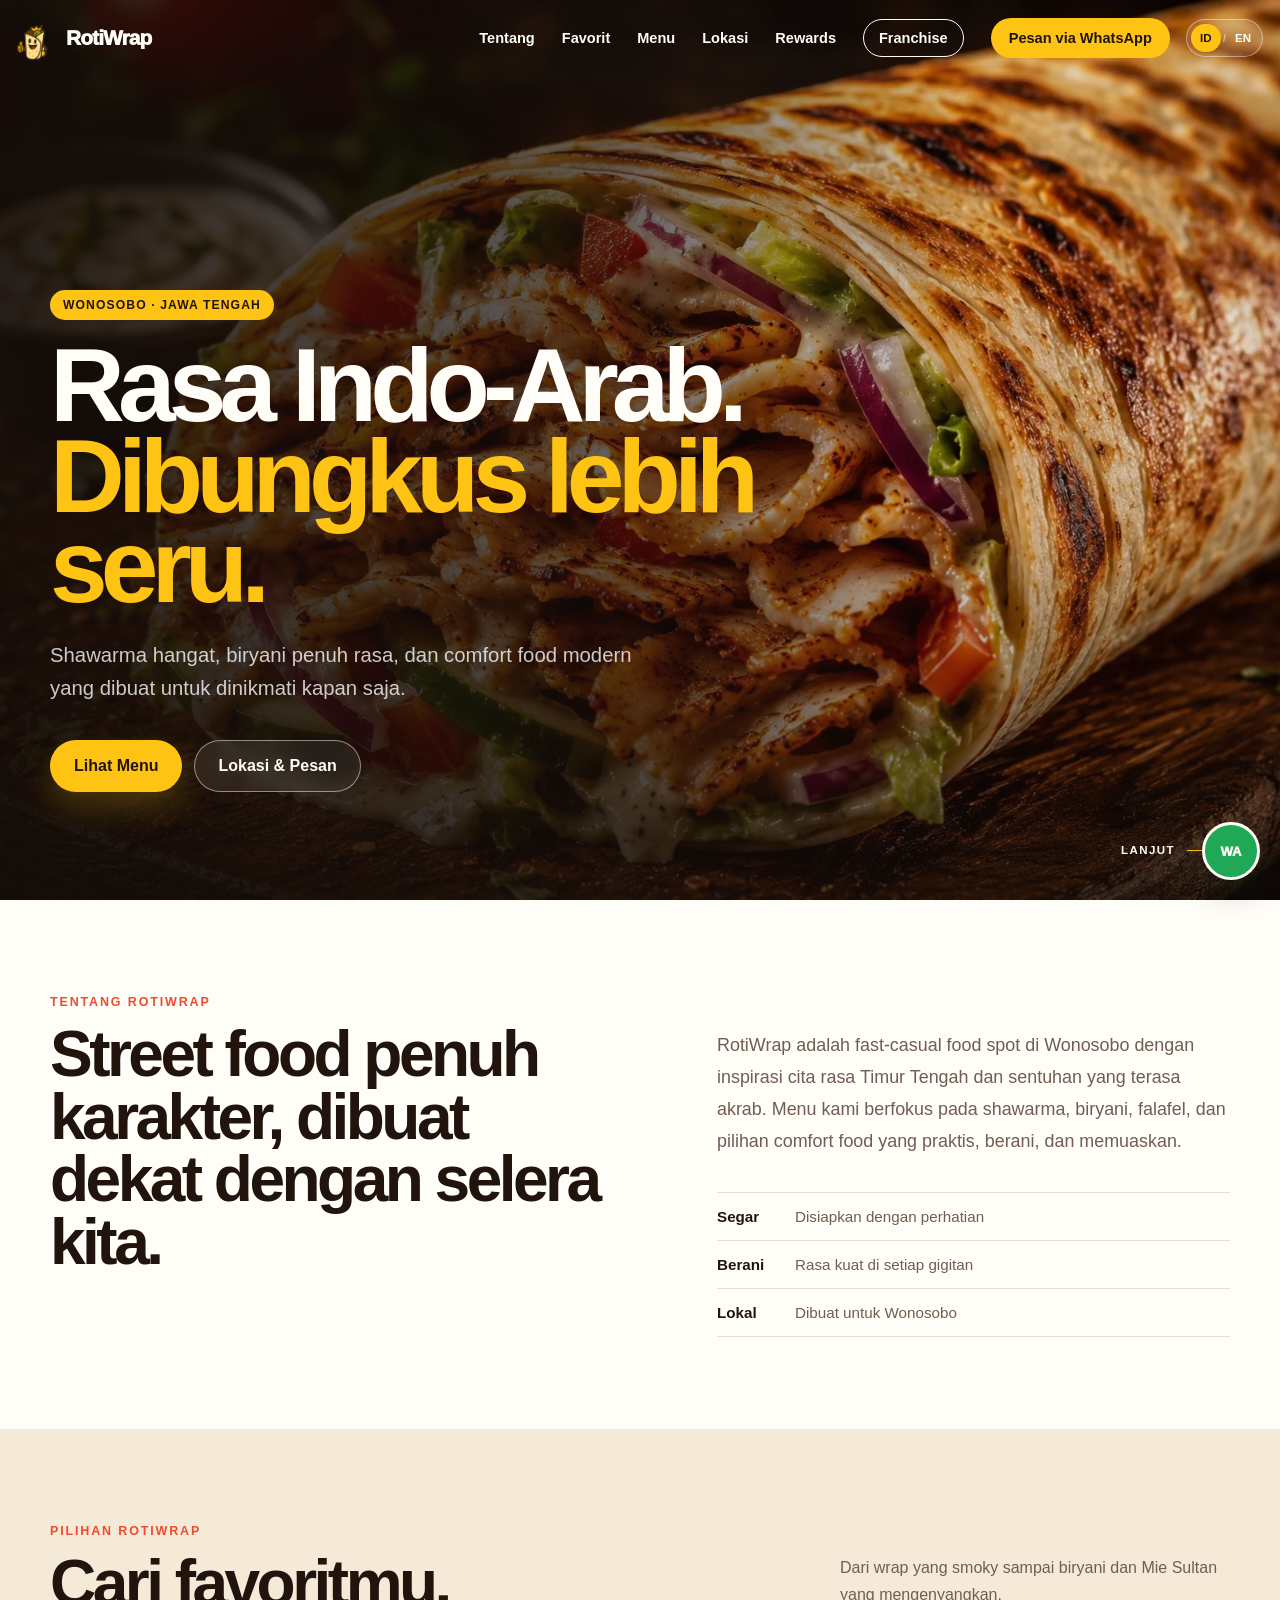
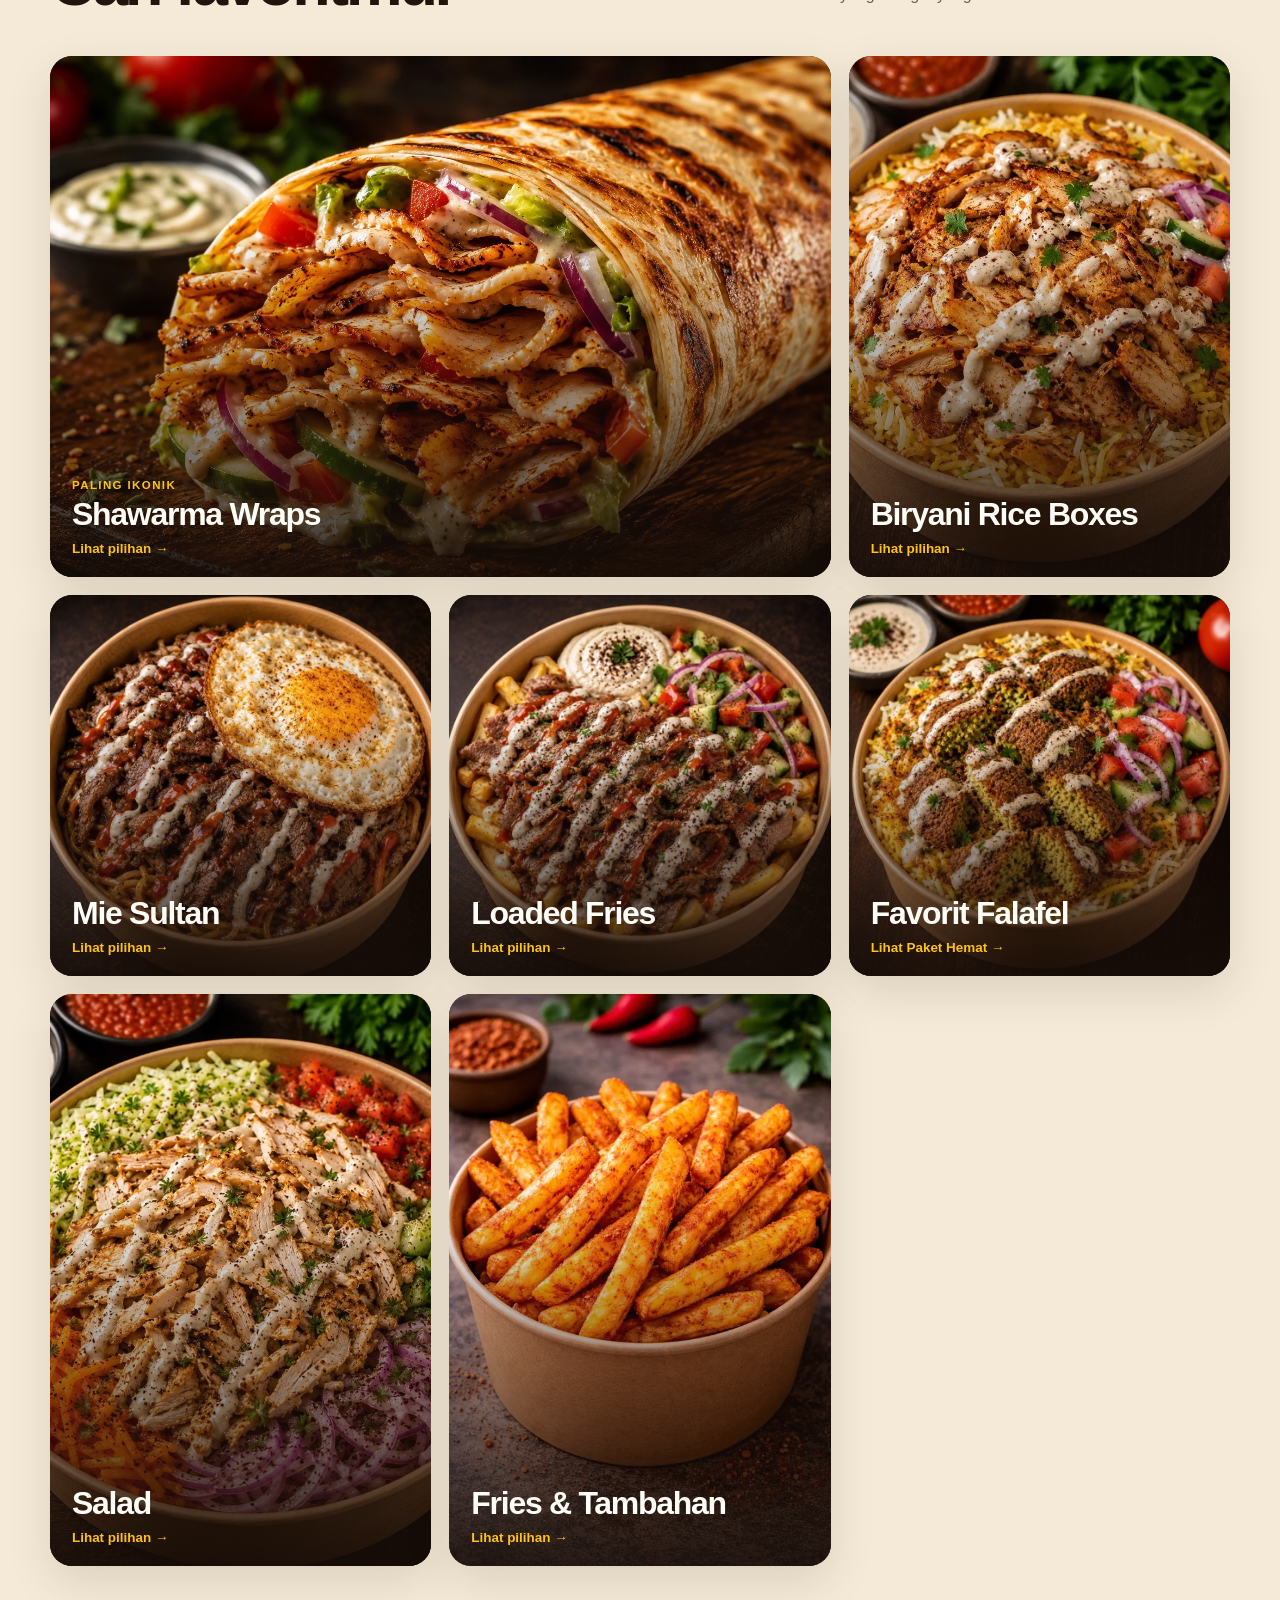
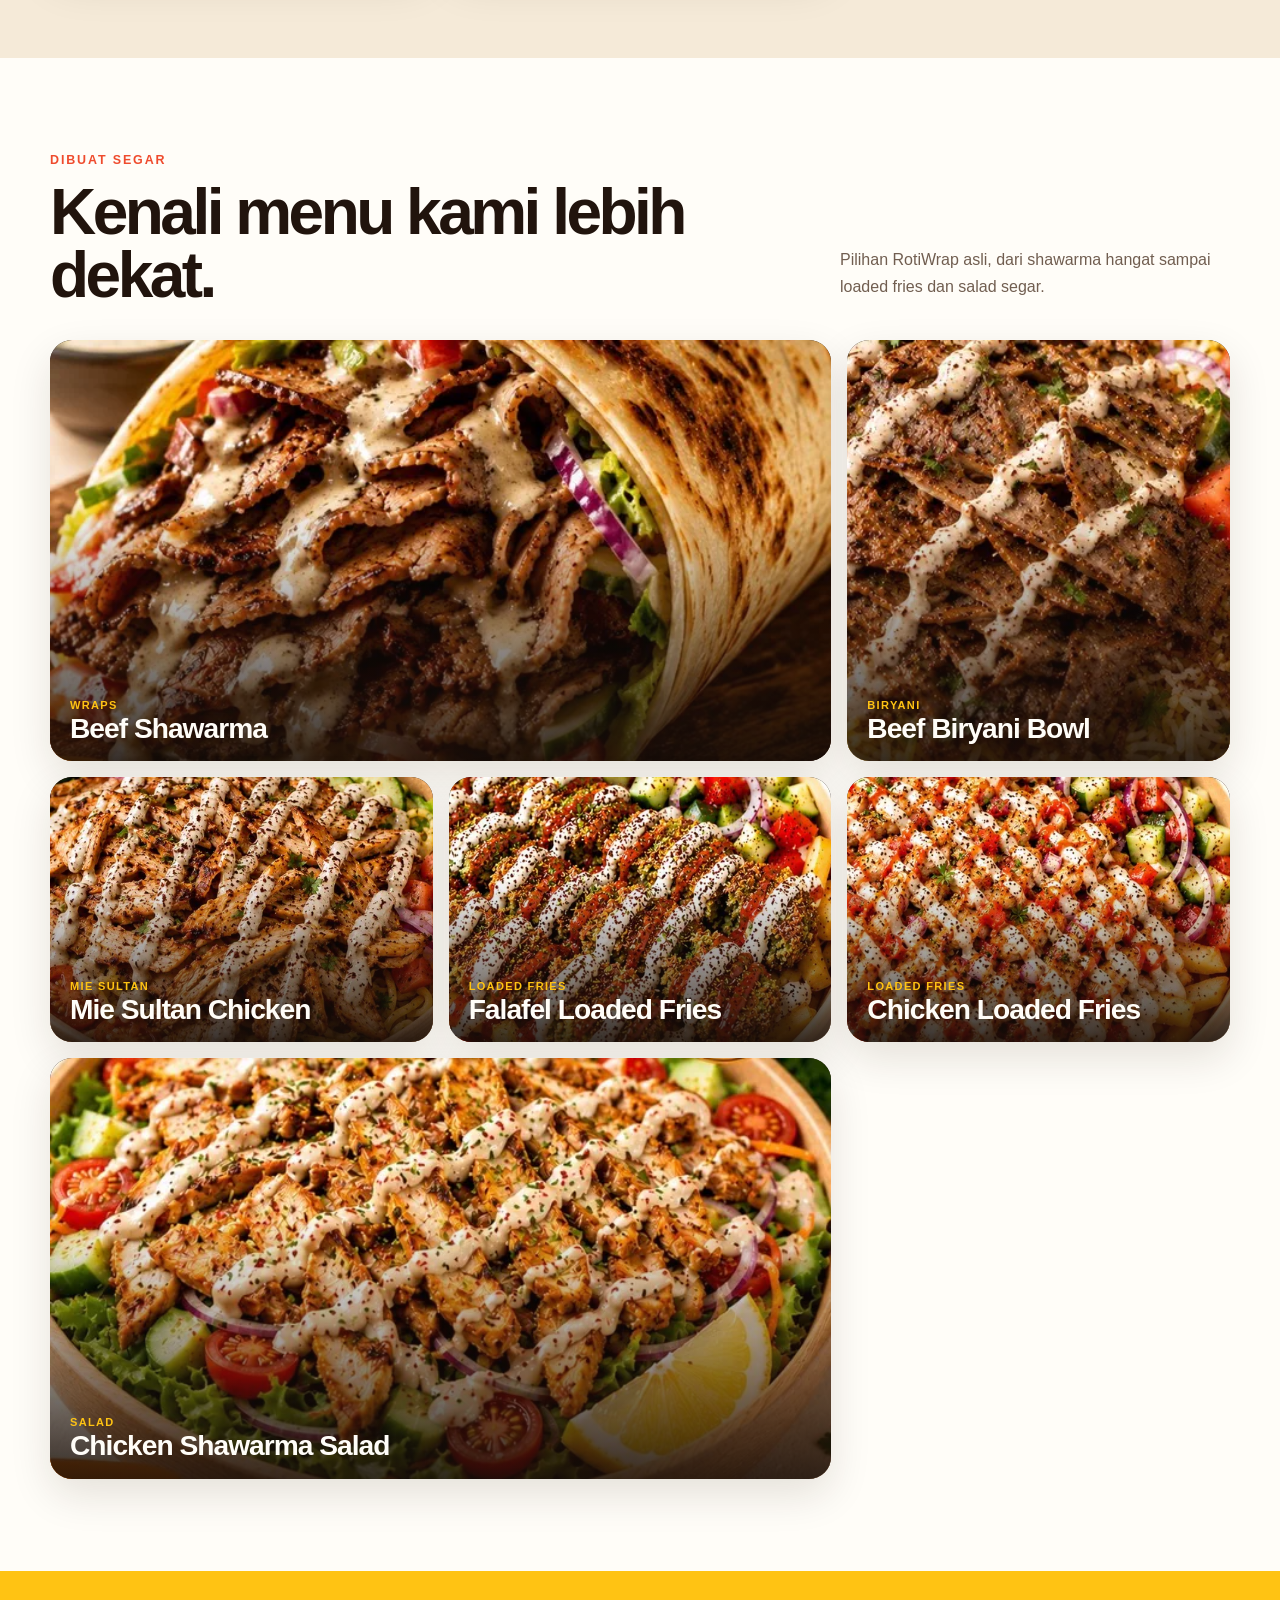
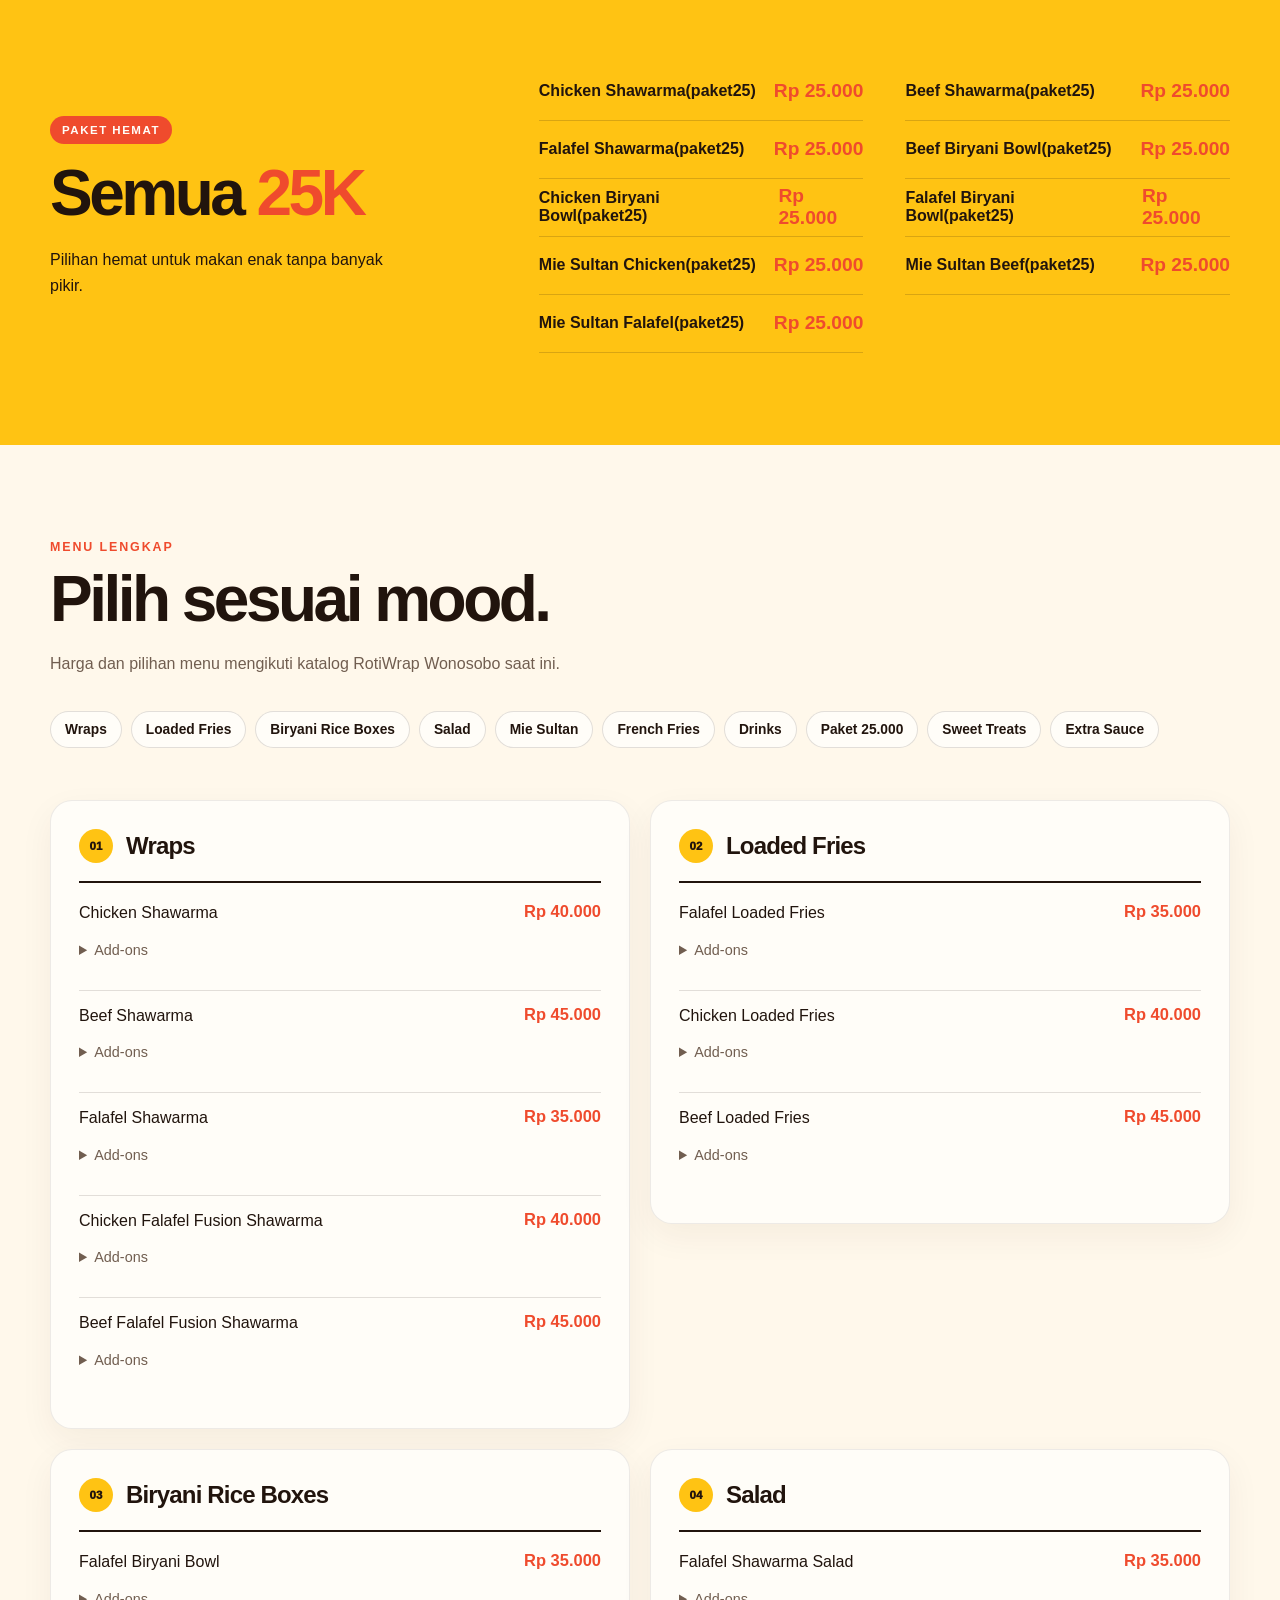
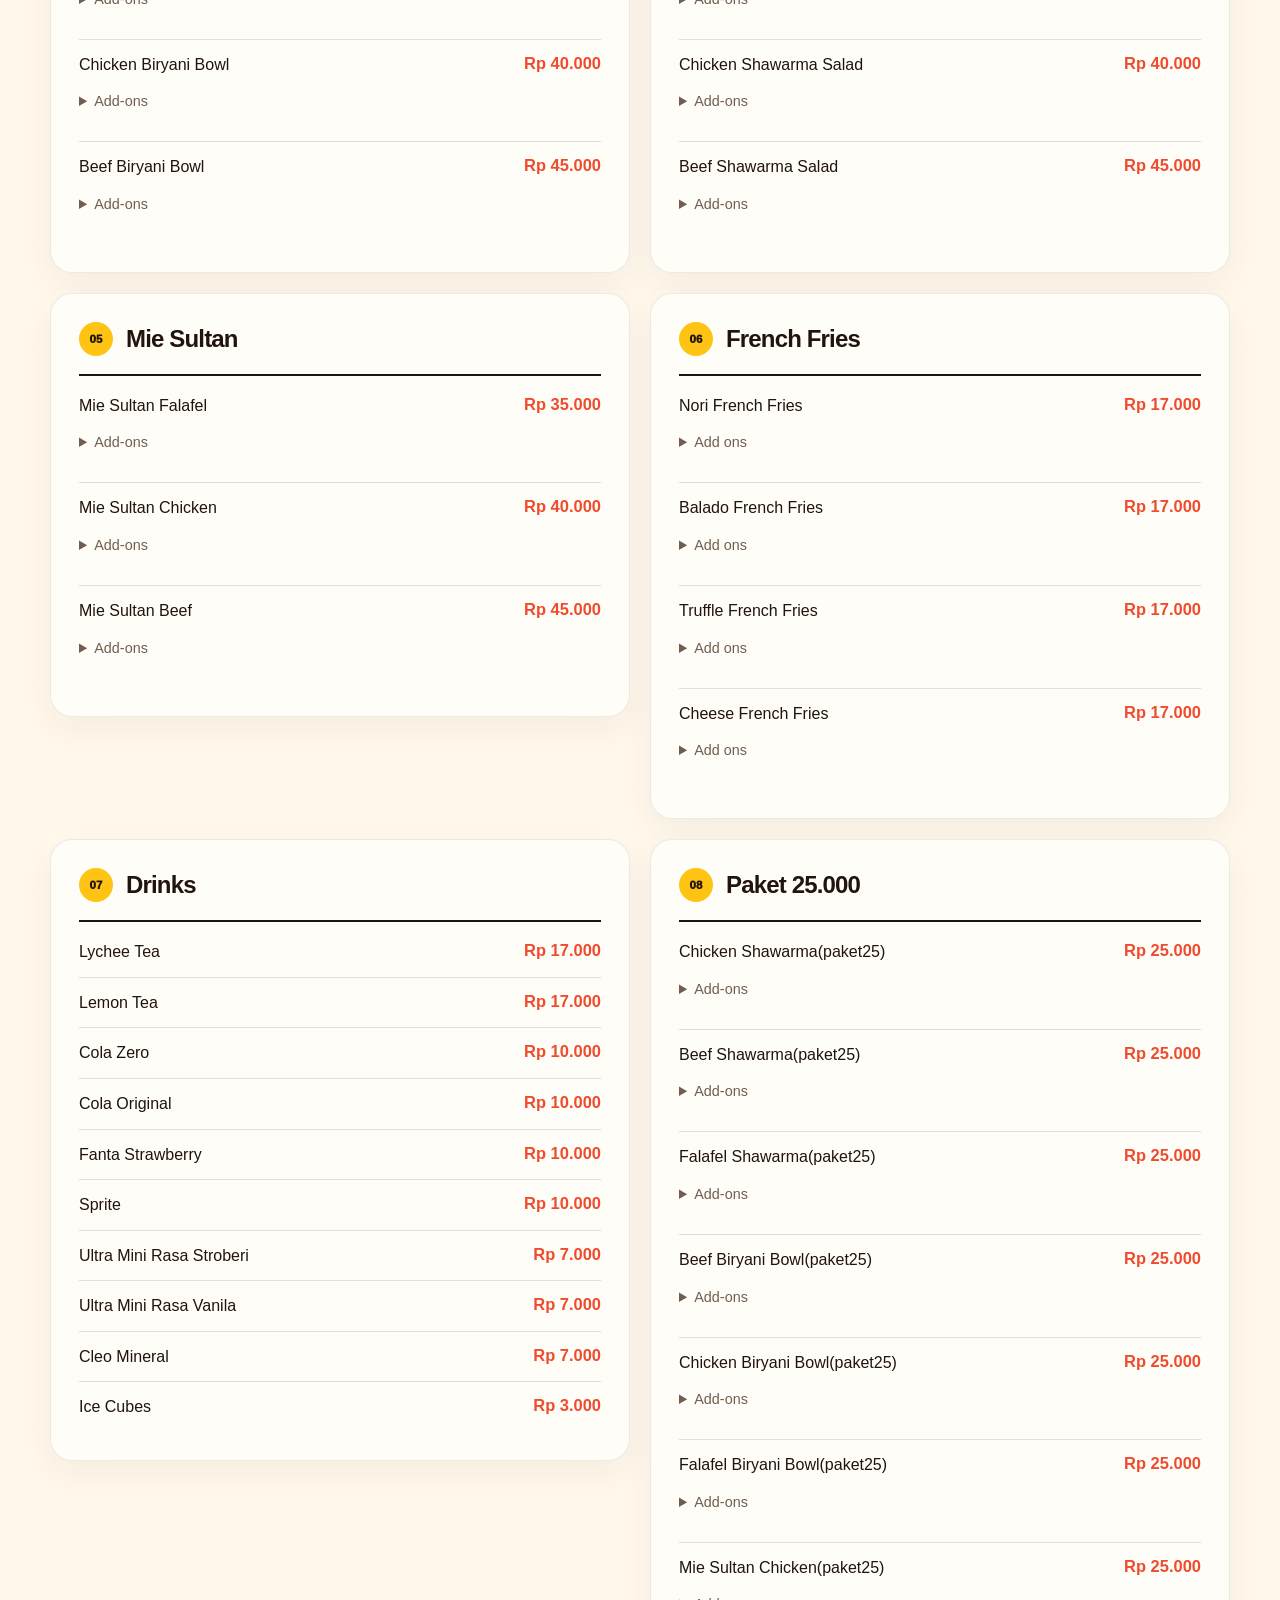
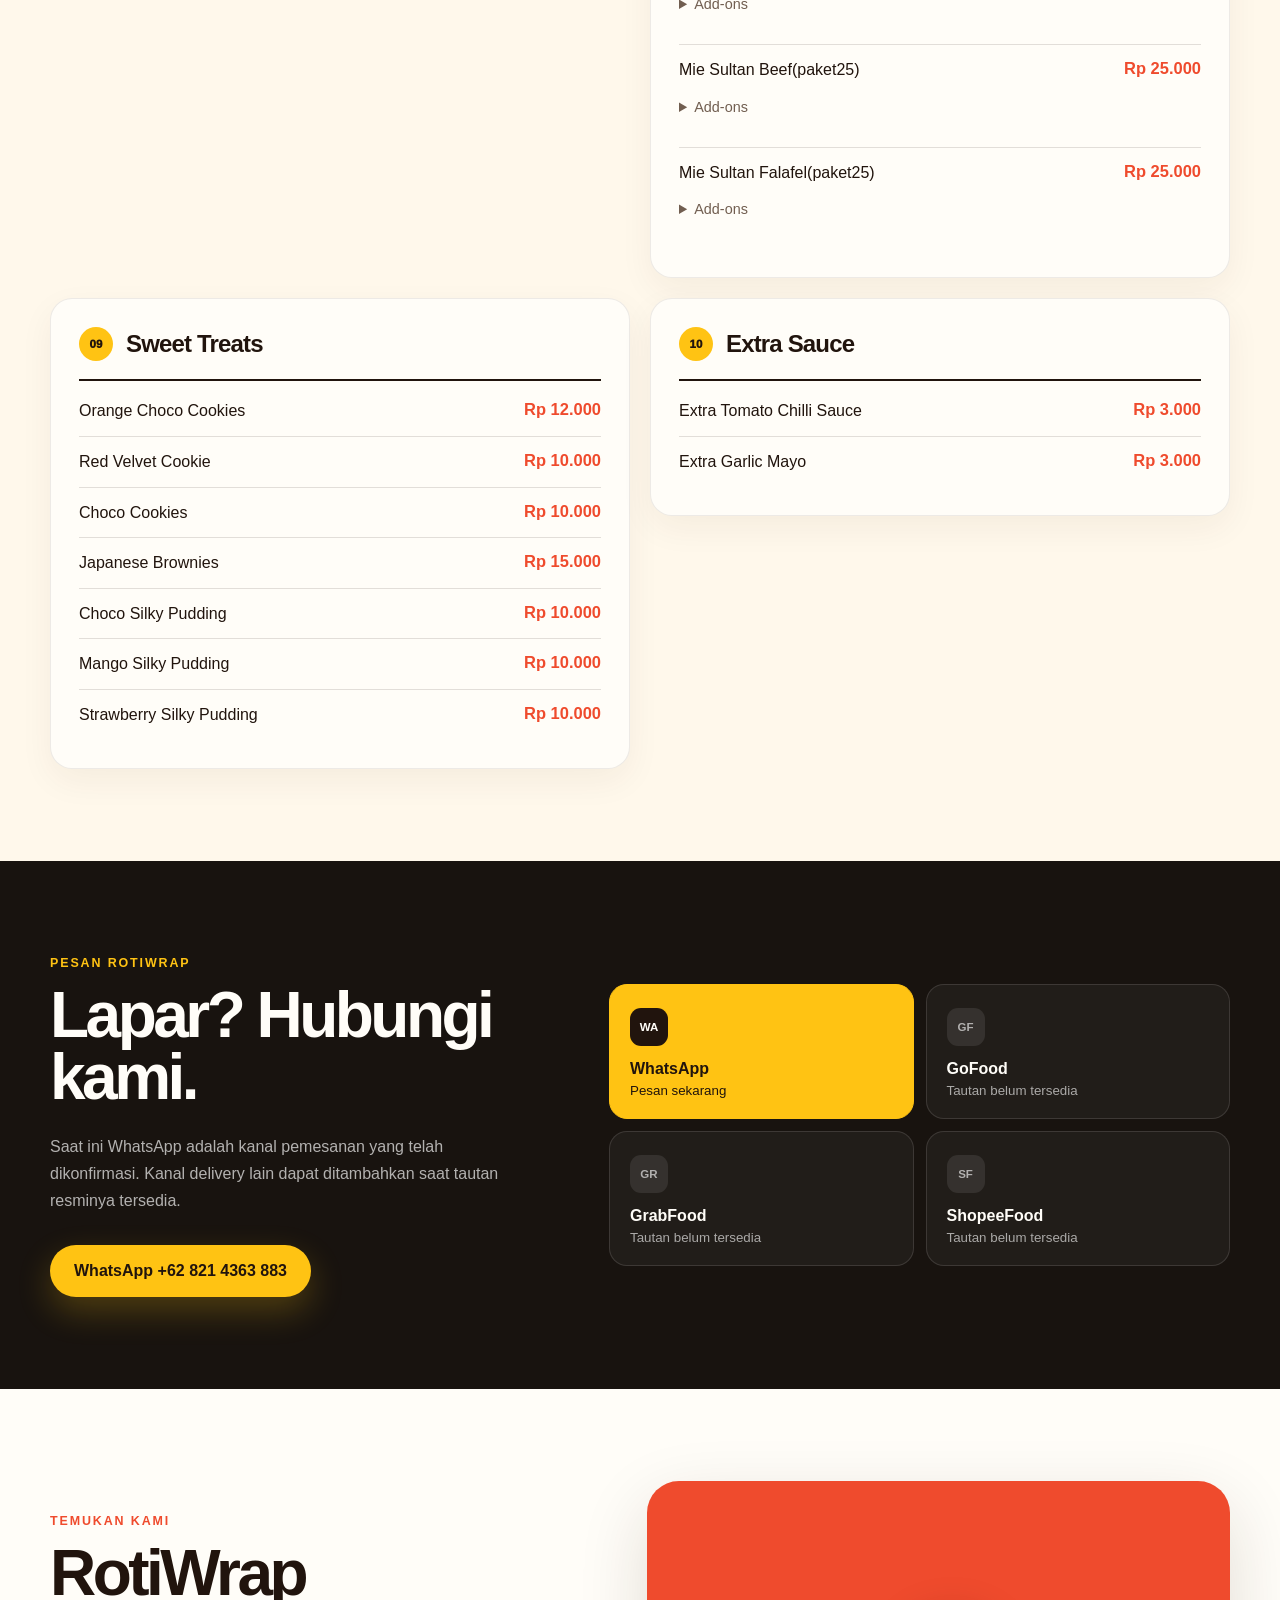
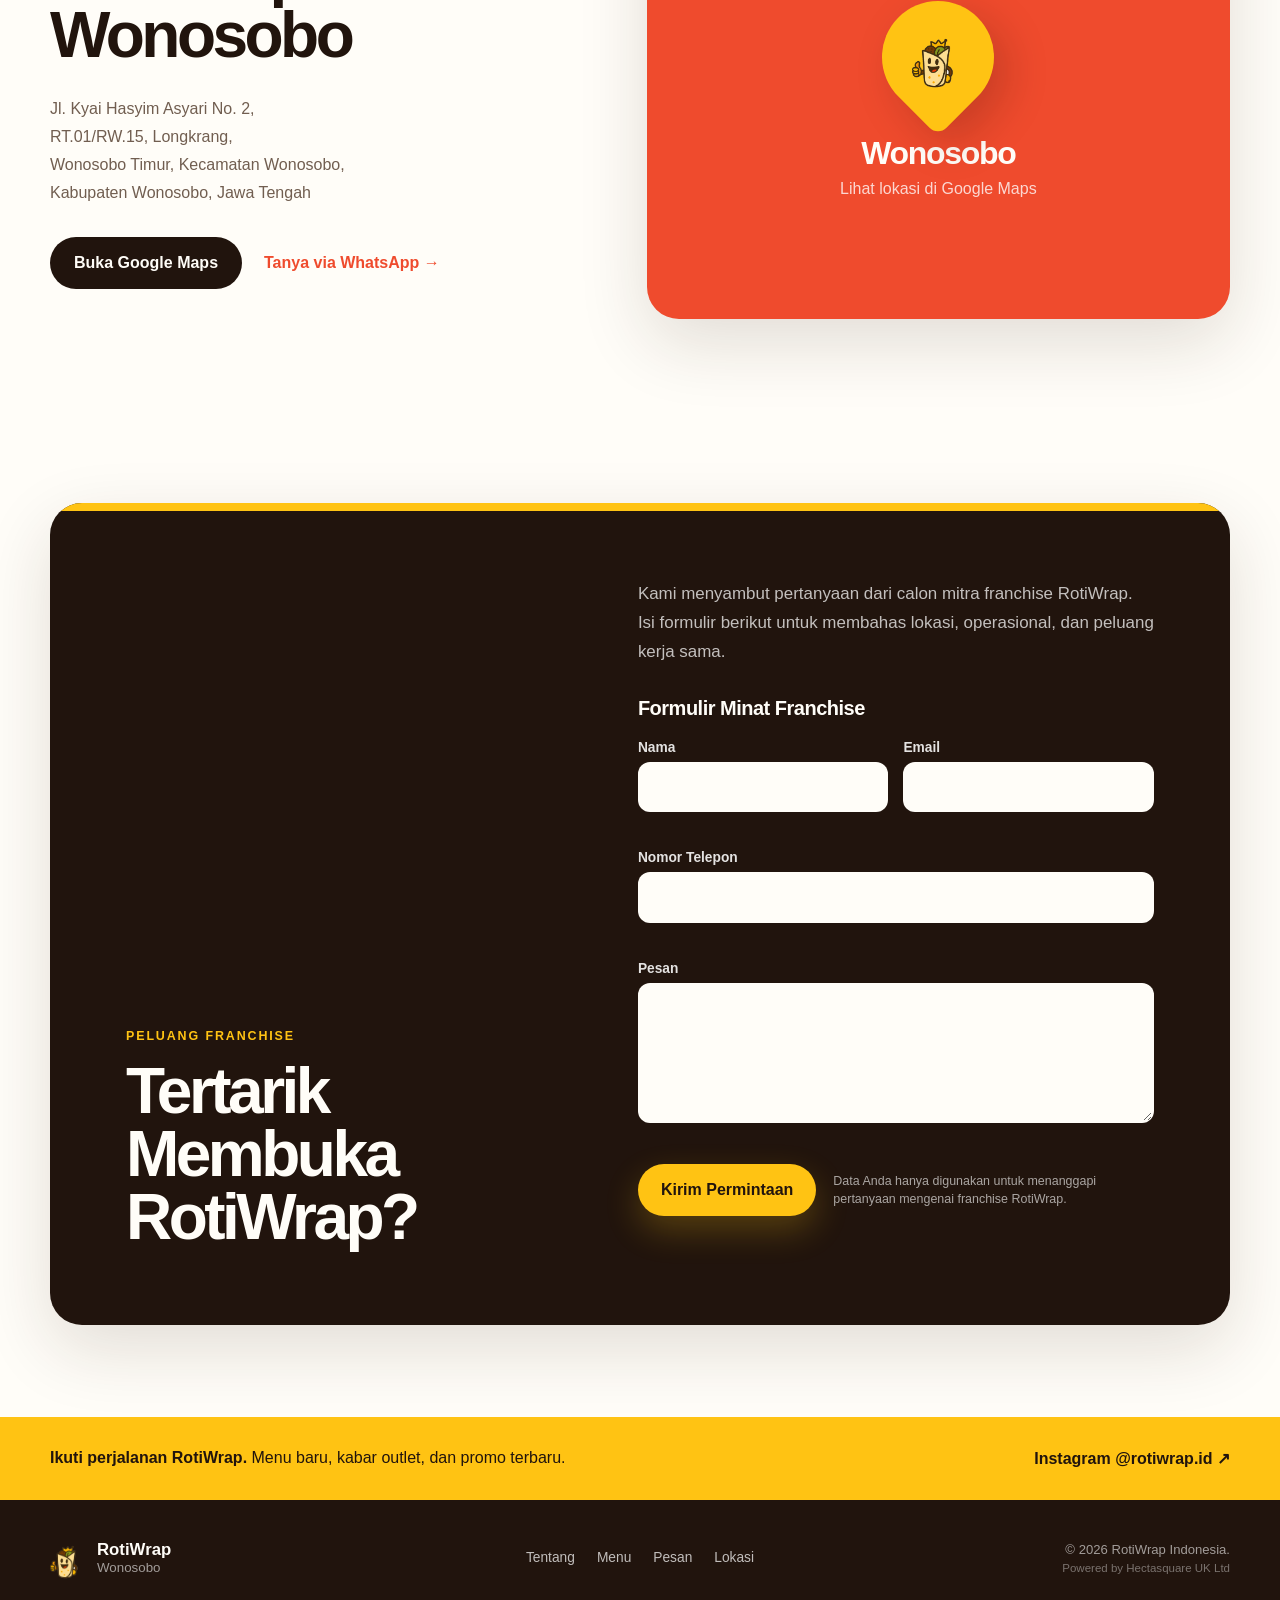
==== commit 6560989b: "Group website menu products by customer-facing type" ====
--- a/index.html
+++ b/index.html
@@ -184,15 +184,15 @@
           <p data-i18n="promoDescription">Pilihan hemat untuk makan enak tanpa banyak pikir.</p>
         </div>
         <div class="promo-list" role="list">
+<div role="listitem" data-featured-product-id="8uh3B6JXQd65KHZEeQ0B"><span>Chicken Shawarma(paket25)</span><strong>Rp 25.000</strong></div>
+<div role="listitem" data-featured-product-id="E0aFI5qLcErG9JaHYsaN"><span>Beef Shawarma(paket25)</span><strong>Rp 25.000</strong></div>
+<div role="listitem" data-featured-product-id="9DWYxwFiXYSwfcPfJ0X9"><span>Falafel Shawarma(paket25)</span><strong>Rp 25.000</strong></div>
 <div role="listitem" data-featured-product-id="xmo8TUJDKNPnVthFL70S"><span>Beef Biryani Bowl(paket25)</span><strong>Rp 25.000</strong></div>
 <div role="listitem" data-featured-product-id="avdev51YdVRRw6dMa3dP"><span>Chicken Biryani Bowl(paket25)</span><strong>Rp 25.000</strong></div>
 <div role="listitem" data-featured-product-id="04yneYsm9KaAUw1eZDny"><span>Falafel Biryani Bowl(paket25)</span><strong>Rp 25.000</strong></div>
 <div role="listitem" data-featured-product-id="DtDwlQTq7by4BhJKB39M"><span>Mie Sultan Chicken(paket25)</span><strong>Rp 25.000</strong></div>
 <div role="listitem" data-featured-product-id="7lDJLIThtzvc4vRndPCM"><span>Mie Sultan Beef(paket25)</span><strong>Rp 25.000</strong></div>
 <div role="listitem" data-featured-product-id="8fxkbQGyDZPrVHQXmSUL"><span>Mie Sultan Falafel(paket25)</span><strong>Rp 25.000</strong></div>
-<div role="listitem" data-featured-product-id="8uh3B6JXQd65KHZEeQ0B"><span>Chicken Shawarma(paket25)</span><strong>Rp 25.000</strong></div>
-<div role="listitem" data-featured-product-id="E0aFI5qLcErG9JaHYsaN"><span>Beef Shawarma(paket25)</span><strong>Rp 25.000</strong></div>
-<div role="listitem" data-featured-product-id="9DWYxwFiXYSwfcPfJ0X9"><span>Falafel Shawarma(paket25)</span><strong>Rp 25.000</strong></div>
         </div>
       </div>
     </section>
@@ -464,6 +464,39 @@
 </li>
 </ul></section>
 <section class="menu-category" id="category-Yh9HvvYQIxLVZGAcGa9N" data-category-id="Yh9HvvYQIxLVZGAcGa9N"><div class="category-title"><span>08</span><h3>Paket 25.000</h3></div><ul class="price-list">
+<li class="epos-menu-product" data-product-id="8uh3B6JXQd65KHZEeQ0B" data-price="25000"><div class="epos-product-price"><span>Chicken Shawarma(paket25)</span><strong>Rp 25.000</strong></div>
+<details data-modifier-group-id="copy_dc5956a2ce31a1151394dc01"><summary>Add-ons</summary><ul class="epos-modifier-options">
+<li data-modifier-id="copy_3512259dc0fdd0041eed4d3a" data-price-delta="7000"><span>Fried Egg</span><strong>+Rp 7.000</strong></li>
+<li data-modifier-id="copy_8182ec440d270b7453056cd5" data-price-delta="15000"><span>Extra Chicken</span><strong>+Rp 15.000</strong></li>
+<li data-modifier-id="copy_234c742c3086b5611fbeee75" data-price-delta="20000"><span>Extra Beef</span><strong>+Rp 20.000</strong></li>
+<li data-modifier-id="copy_e4df3000ef1d83cb291f3d35" data-price-delta="10000"><span>Extra Falafel</span><strong>+Rp 10.000</strong></li>
+<li data-modifier-id="copy_268370cc092651626e832b7c" data-price-delta="3000"><span>Extra Garlic Mayo</span><strong>+Rp 3.000</strong></li>
+<li data-modifier-id="copy_82a3a97bd85bbdd9450a2500" data-price-delta="3000"><span>Extra Tomato Chilli Sauce</span><strong>+Rp 3.000</strong></li>
+<li data-modifier-id="copy_db9e9551a0b552d34fe62591" data-price-delta="5000"><span>cheese</span><strong>+Rp 5.000</strong></li>
+</ul></details>
+</li>
+<li class="epos-menu-product" data-product-id="E0aFI5qLcErG9JaHYsaN" data-price="25000"><div class="epos-product-price"><span>Beef Shawarma(paket25)</span><strong>Rp 25.000</strong></div>
+<details data-modifier-group-id="copy_ca40d9a771e2e73e2312f3b0"><summary>Add-ons</summary><ul class="epos-modifier-options">
+<li data-modifier-id="copy_103349100ecd3ad4c8a55baf" data-price-delta="7000"><span>Fried Egg</span><strong>+Rp 7.000</strong></li>
+<li data-modifier-id="copy_35e4ff69038351be0d4faab6" data-price-delta="15000"><span>Extra Chicken</span><strong>+Rp 15.000</strong></li>
+<li data-modifier-id="copy_81fb4cee53decfcc683e954c" data-price-delta="20000"><span>Extra Beef</span><strong>+Rp 20.000</strong></li>
+<li data-modifier-id="copy_04247c1dd739c941b939ab4b" data-price-delta="10000"><span>Extra Falafel</span><strong>+Rp 10.000</strong></li>
+<li data-modifier-id="copy_2161193c28ec07f0996d4422" data-price-delta="3000"><span>Extra Garlic Mayo</span><strong>+Rp 3.000</strong></li>
+<li data-modifier-id="copy_758b5b7bb943727646c2d9fe" data-price-delta="3000"><span>Extra Tomato Chilli Sauce</span><strong>+Rp 3.000</strong></li>
+<li data-modifier-id="copy_ca054a41efcb76441a7ccf65" data-price-delta="5000"><span>cheese</span><strong>+Rp 5.000</strong></li>
+</ul></details>
+</li>
+<li class="epos-menu-product" data-product-id="9DWYxwFiXYSwfcPfJ0X9" data-price="25000"><div class="epos-product-price"><span>Falafel Shawarma(paket25)</span><strong>Rp 25.000</strong></div>
+<details data-modifier-group-id="copy_08736eccd820b9eecaec87b2"><summary>Add-ons</summary><ul class="epos-modifier-options">
+<li data-modifier-id="copy_a30d0ed4a212fad7380a8957" data-price-delta="7000"><span>Fried Egg</span><strong>+Rp 7.000</strong></li>
+<li data-modifier-id="copy_ccd69306cd79dcd10abf4ddd" data-price-delta="15000"><span>Extra Chicken</span><strong>+Rp 15.000</strong></li>
+<li data-modifier-id="copy_db780df3323fc5784400add4" data-price-delta="20000"><span>Extra Beef</span><strong>+Rp 20.000</strong></li>
+<li data-modifier-id="copy_ed83868d89af135dc900ddde" data-price-delta="10000"><span>Extra Falafel</span><strong>+Rp 10.000</strong></li>
+<li data-modifier-id="copy_4d04f803de206e662f41763d" data-price-delta="3000"><span>Extra Garlic Mayo</span><strong>+Rp 3.000</strong></li>
+<li data-modifier-id="copy_b746681311632d0aa156eeef" data-price-delta="3000"><span>Extra Tomato Chilli Sauce</span><strong>+Rp 3.000</strong></li>
+<li data-modifier-id="copy_912dae0379e12128a6f2221b" data-price-delta="5000"><span>cheese</span><strong>+Rp 5.000</strong></li>
+</ul></details>
+</li>
 <li class="epos-menu-product" data-product-id="xmo8TUJDKNPnVthFL70S" data-price="25000"><div class="epos-product-price"><span>Beef Biryani Bowl(paket25)</span><strong>Rp 25.000</strong></div>
 <details data-modifier-group-id="copy_687e6c1159b60e2d436bdc27"><summary>Add-ons</summary><ul class="epos-modifier-options">
 <li data-modifier-id="copy_8d94fab67978ff24735adafa" data-price-delta="7000"><span>Fried Egg</span><strong>+Rp 7.000</strong></li>
@@ -530,48 +563,15 @@
 <li data-modifier-id="jj6d9rjr7e" data-price-delta="5000"><span>cheese</span><strong>+Rp 5.000</strong></li>
 </ul></details>
 </li>
-<li class="epos-menu-product" data-product-id="8uh3B6JXQd65KHZEeQ0B" data-price="25000"><div class="epos-product-price"><span>Chicken Shawarma(paket25)</span><strong>Rp 25.000</strong></div>
-<details data-modifier-group-id="copy_dc5956a2ce31a1151394dc01"><summary>Add-ons</summary><ul class="epos-modifier-options">
-<li data-modifier-id="copy_3512259dc0fdd0041eed4d3a" data-price-delta="7000"><span>Fried Egg</span><strong>+Rp 7.000</strong></li>
-<li data-modifier-id="copy_8182ec440d270b7453056cd5" data-price-delta="15000"><span>Extra Chicken</span><strong>+Rp 15.000</strong></li>
-<li data-modifier-id="copy_234c742c3086b5611fbeee75" data-price-delta="20000"><span>Extra Beef</span><strong>+Rp 20.000</strong></li>
-<li data-modifier-id="copy_e4df3000ef1d83cb291f3d35" data-price-delta="10000"><span>Extra Falafel</span><strong>+Rp 10.000</strong></li>
-<li data-modifier-id="copy_268370cc092651626e832b7c" data-price-delta="3000"><span>Extra Garlic Mayo</span><strong>+Rp 3.000</strong></li>
-<li data-modifier-id="copy_82a3a97bd85bbdd9450a2500" data-price-delta="3000"><span>Extra Tomato Chilli Sauce</span><strong>+Rp 3.000</strong></li>
-<li data-modifier-id="copy_db9e9551a0b552d34fe62591" data-price-delta="5000"><span>cheese</span><strong>+Rp 5.000</strong></li>
-</ul></details>
-</li>
-<li class="epos-menu-product" data-product-id="E0aFI5qLcErG9JaHYsaN" data-price="25000"><div class="epos-product-price"><span>Beef Shawarma(paket25)</span><strong>Rp 25.000</strong></div>
-<details data-modifier-group-id="copy_ca40d9a771e2e73e2312f3b0"><summary>Add-ons</summary><ul class="epos-modifier-options">
-<li data-modifier-id="copy_103349100ecd3ad4c8a55baf" data-price-delta="7000"><span>Fried Egg</span><strong>+Rp 7.000</strong></li>
-<li data-modifier-id="copy_35e4ff69038351be0d4faab6" data-price-delta="15000"><span>Extra Chicken</span><strong>+Rp 15.000</strong></li>
-<li data-modifier-id="copy_81fb4cee53decfcc683e954c" data-price-delta="20000"><span>Extra Beef</span><strong>+Rp 20.000</strong></li>
-<li data-modifier-id="copy_04247c1dd739c941b939ab4b" data-price-delta="10000"><span>Extra Falafel</span><strong>+Rp 10.000</strong></li>
-<li data-modifier-id="copy_2161193c28ec07f0996d4422" data-price-delta="3000"><span>Extra Garlic Mayo</span><strong>+Rp 3.000</strong></li>
-<li data-modifier-id="copy_758b5b7bb943727646c2d9fe" data-price-delta="3000"><span>Extra Tomato Chilli Sauce</span><strong>+Rp 3.000</strong></li>
-<li data-modifier-id="copy_ca054a41efcb76441a7ccf65" data-price-delta="5000"><span>cheese</span><strong>+Rp 5.000</strong></li>
-</ul></details>
-</li>
-<li class="epos-menu-product" data-product-id="9DWYxwFiXYSwfcPfJ0X9" data-price="25000"><div class="epos-product-price"><span>Falafel Shawarma(paket25)</span><strong>Rp 25.000</strong></div>
-<details data-modifier-group-id="copy_08736eccd820b9eecaec87b2"><summary>Add-ons</summary><ul class="epos-modifier-options">
-<li data-modifier-id="copy_a30d0ed4a212fad7380a8957" data-price-delta="7000"><span>Fried Egg</span><strong>+Rp 7.000</strong></li>
-<li data-modifier-id="copy_ccd69306cd79dcd10abf4ddd" data-price-delta="15000"><span>Extra Chicken</span><strong>+Rp 15.000</strong></li>
-<li data-modifier-id="copy_db780df3323fc5784400add4" data-price-delta="20000"><span>Extra Beef</span><strong>+Rp 20.000</strong></li>
-<li data-modifier-id="copy_ed83868d89af135dc900ddde" data-price-delta="10000"><span>Extra Falafel</span><strong>+Rp 10.000</strong></li>
-<li data-modifier-id="copy_4d04f803de206e662f41763d" data-price-delta="3000"><span>Extra Garlic Mayo</span><strong>+Rp 3.000</strong></li>
-<li data-modifier-id="copy_b746681311632d0aa156eeef" data-price-delta="3000"><span>Extra Tomato Chilli Sauce</span><strong>+Rp 3.000</strong></li>
-<li data-modifier-id="copy_912dae0379e12128a6f2221b" data-price-delta="5000"><span>cheese</span><strong>+Rp 5.000</strong></li>
-</ul></details>
-</li>
 </ul></section>
 <section class="menu-category" id="sweet-treats" data-category-id="7LE8QdcCZw1WkFHcR6YX"><div class="category-title"><span>09</span><h3>Sweet Treats</h3></div><ul class="price-list">
 <li class="epos-menu-product" data-product-id="50Be2tWX3XK2DNzyOYoy" data-price="12000"><div class="epos-product-price"><span>Orange Choco Cookies</span><strong>Rp 12.000</strong></div>
 </li>
 <li class="epos-menu-product" data-product-id="cU4lHsuscGuVNu73jO1z" data-price="10000"><div class="epos-product-price"><span>Red Velvet Cookie</span><strong>Rp 10.000</strong></div>
 </li>
+<li class="epos-menu-product" data-product-id="1YicomPGnlfJN4El2T0N" data-price="10000"><div class="epos-product-price"><span>Choco Cookies</span><strong>Rp 10.000</strong></div>
+</li>
 <li class="epos-menu-product" data-product-id="x2Co4vg40osA3urmMzRs" data-price="15000"><div class="epos-product-price"><span>Japanese Brownies</span><strong>Rp 15.000</strong></div>
-</li>
-<li class="epos-menu-product" data-product-id="1YicomPGnlfJN4El2T0N" data-price="10000"><div class="epos-product-price"><span>Choco Cookies</span><strong>Rp 10.000</strong></div>
 </li>
 <li class="epos-menu-product" data-product-id="BZ2GL2DMAvCqo6TrACzF" data-price="10000"><div class="epos-product-price"><span>Choco Silky Pudding</span><strong>Rp 10.000</strong></div>
 </li>
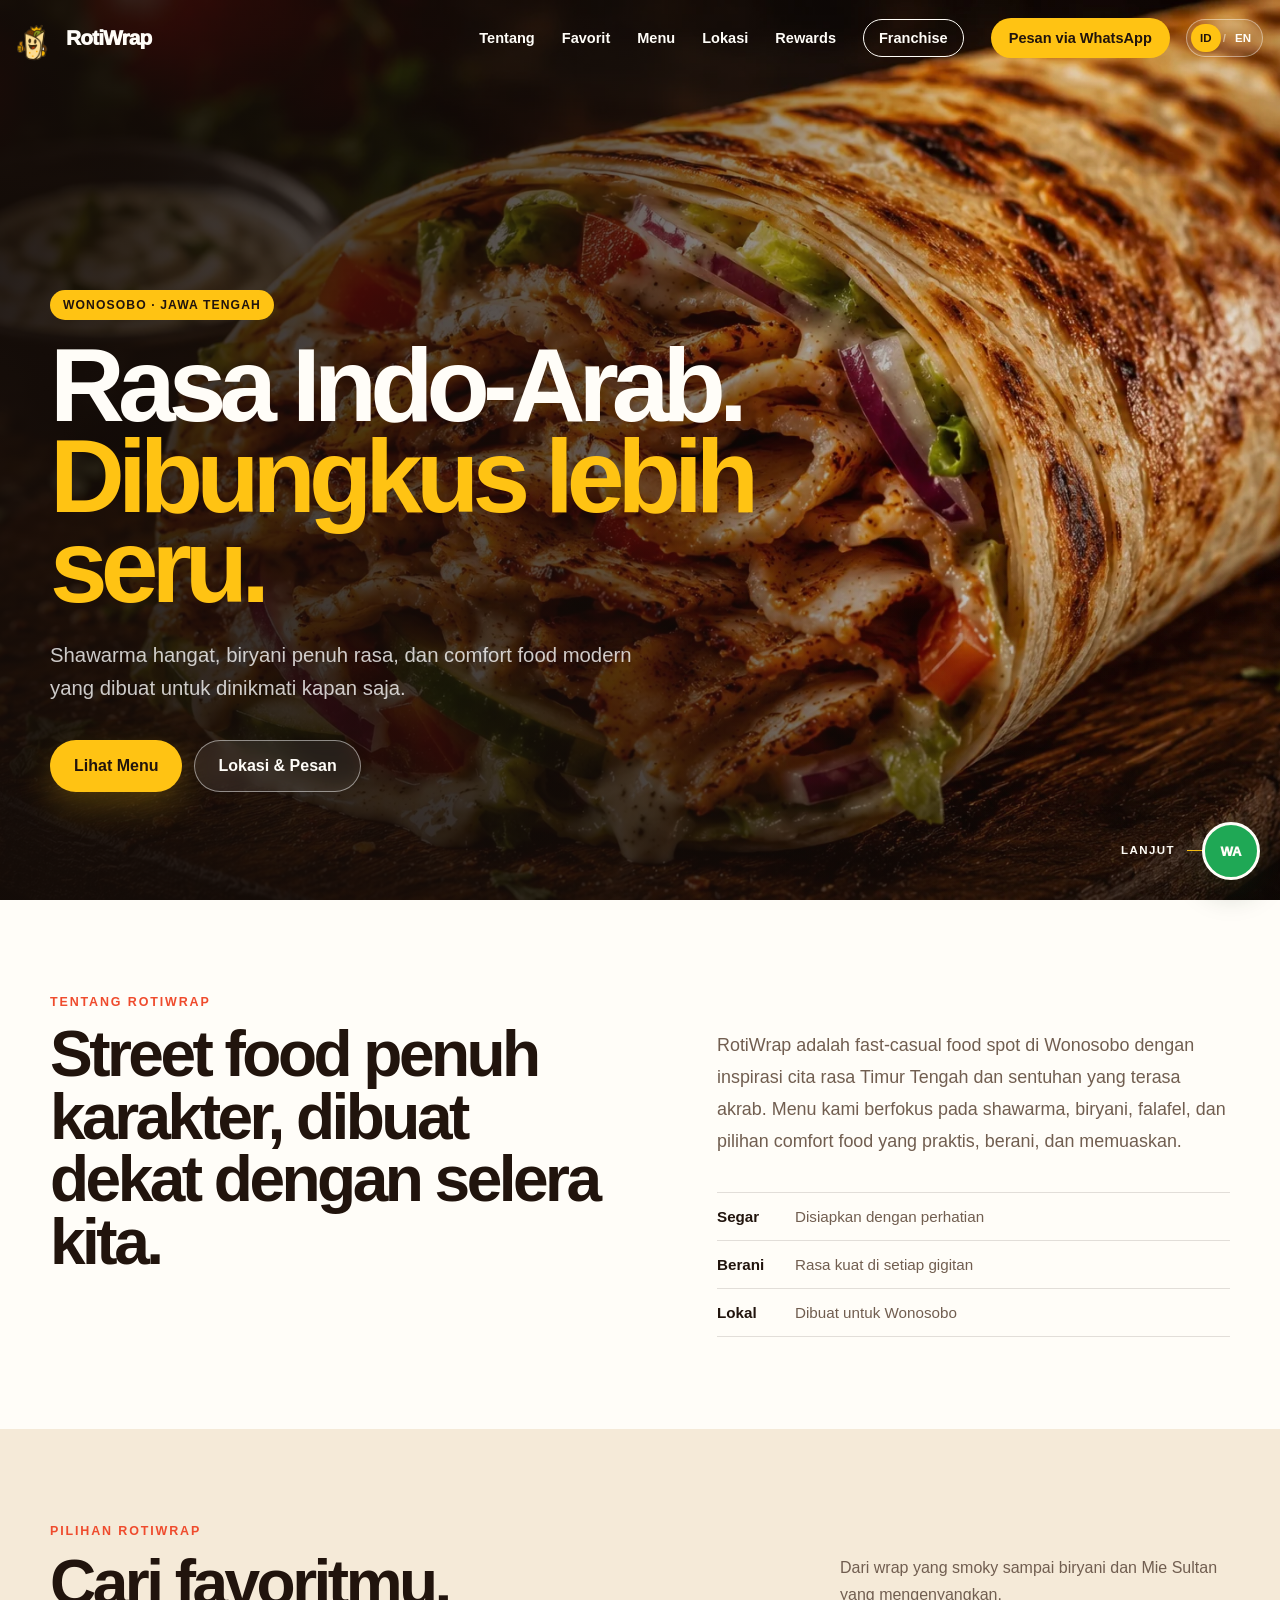
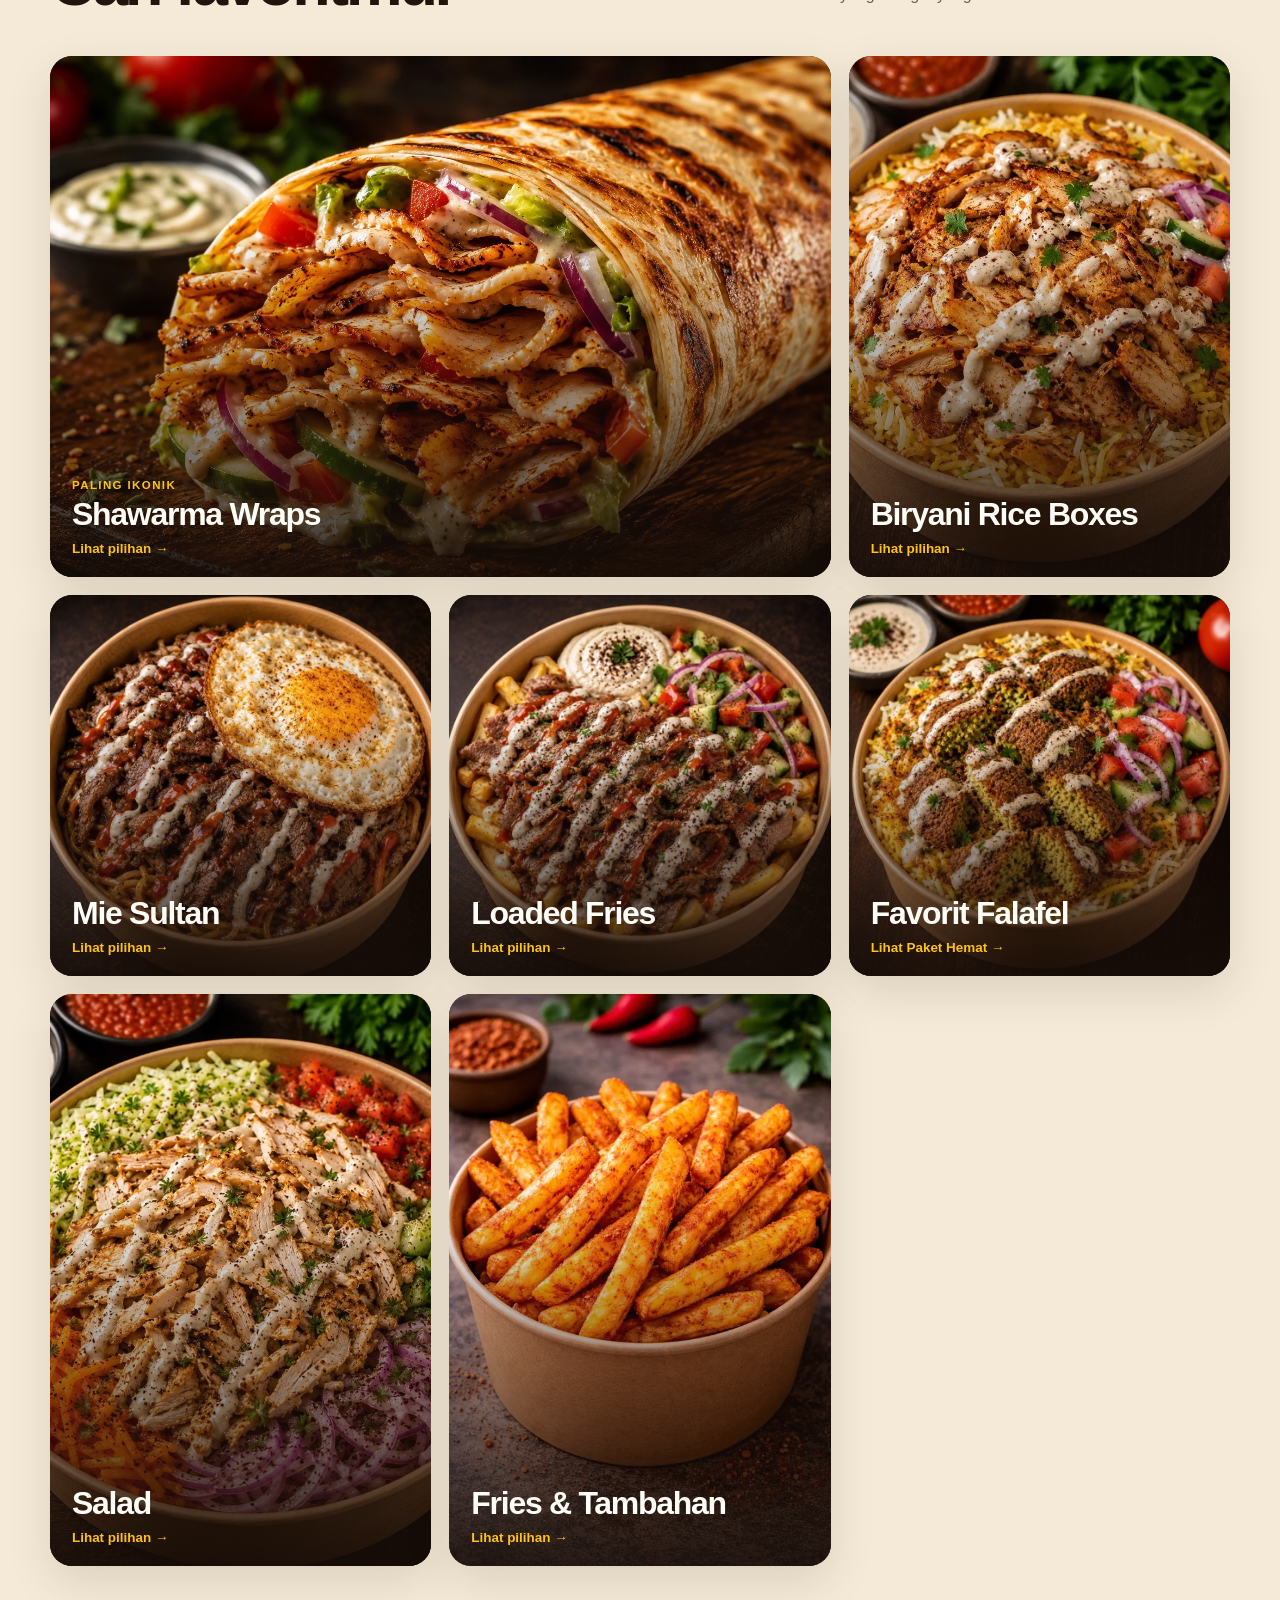
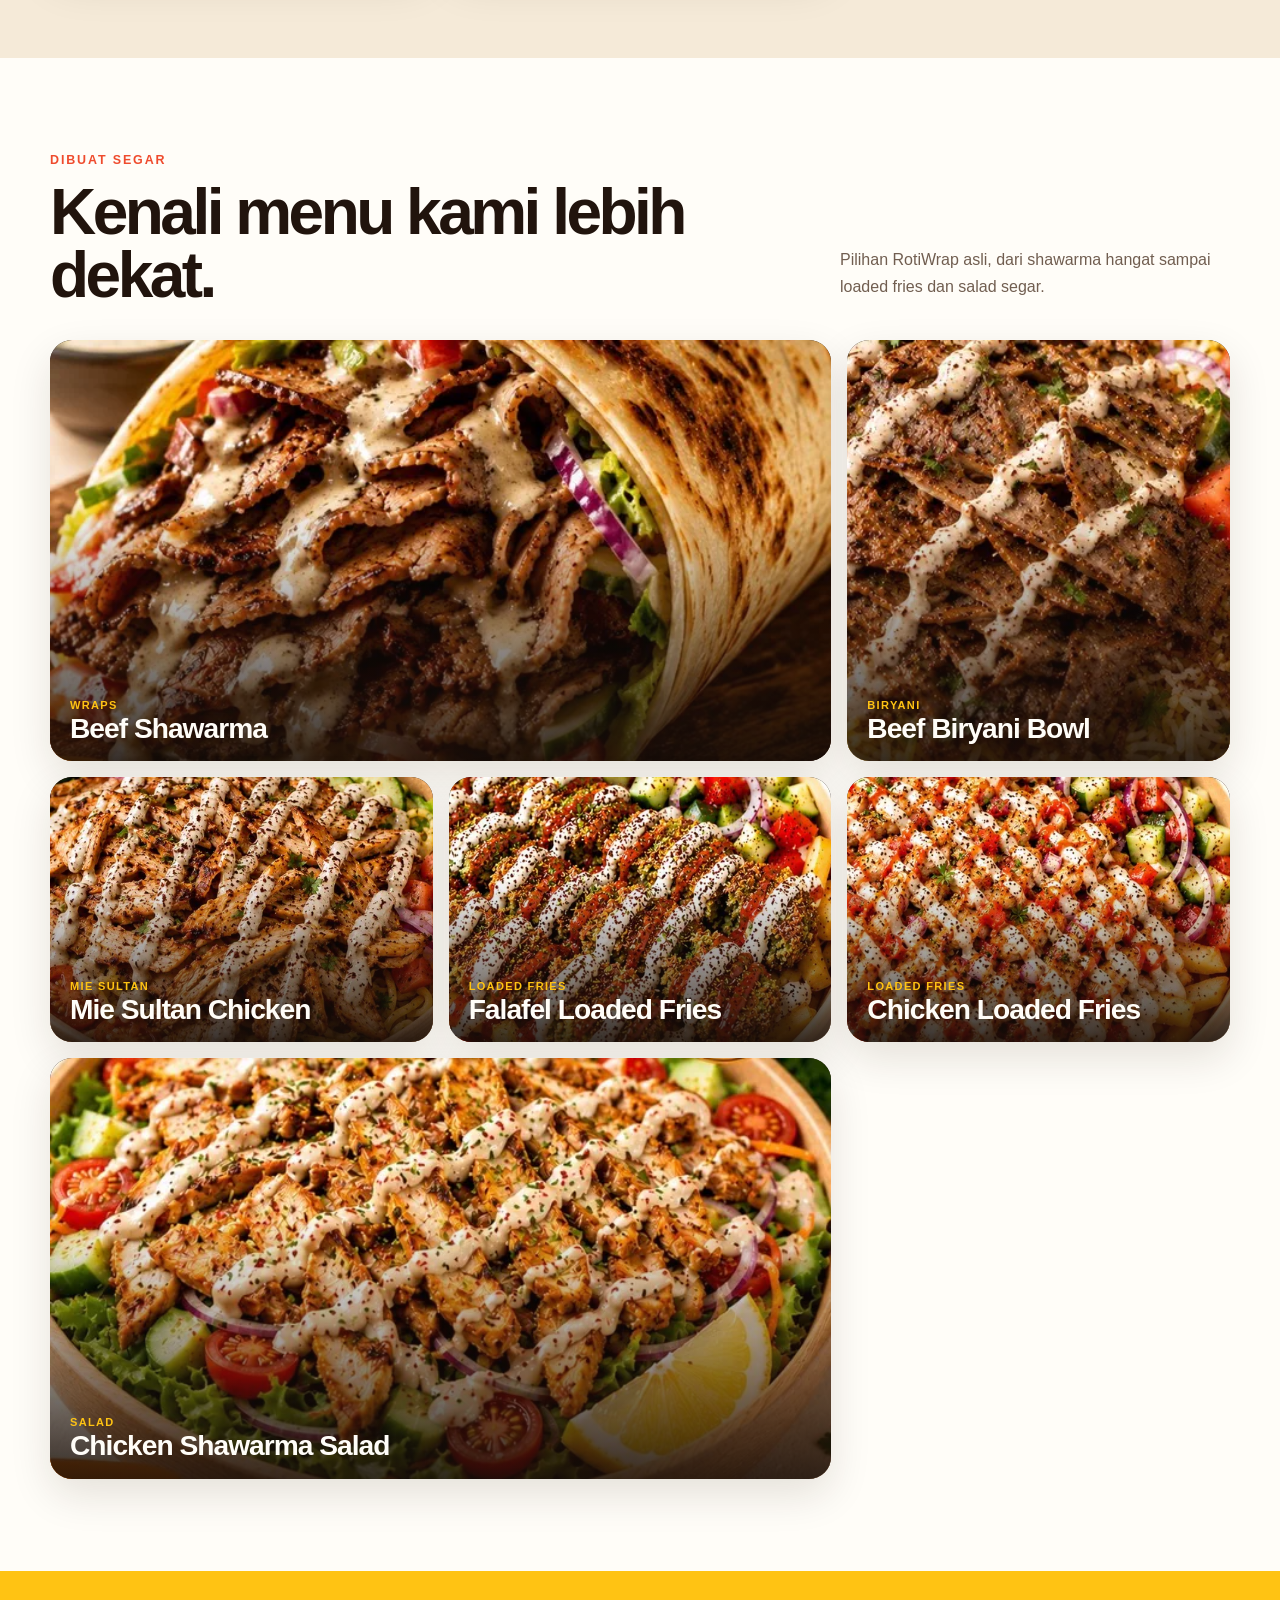
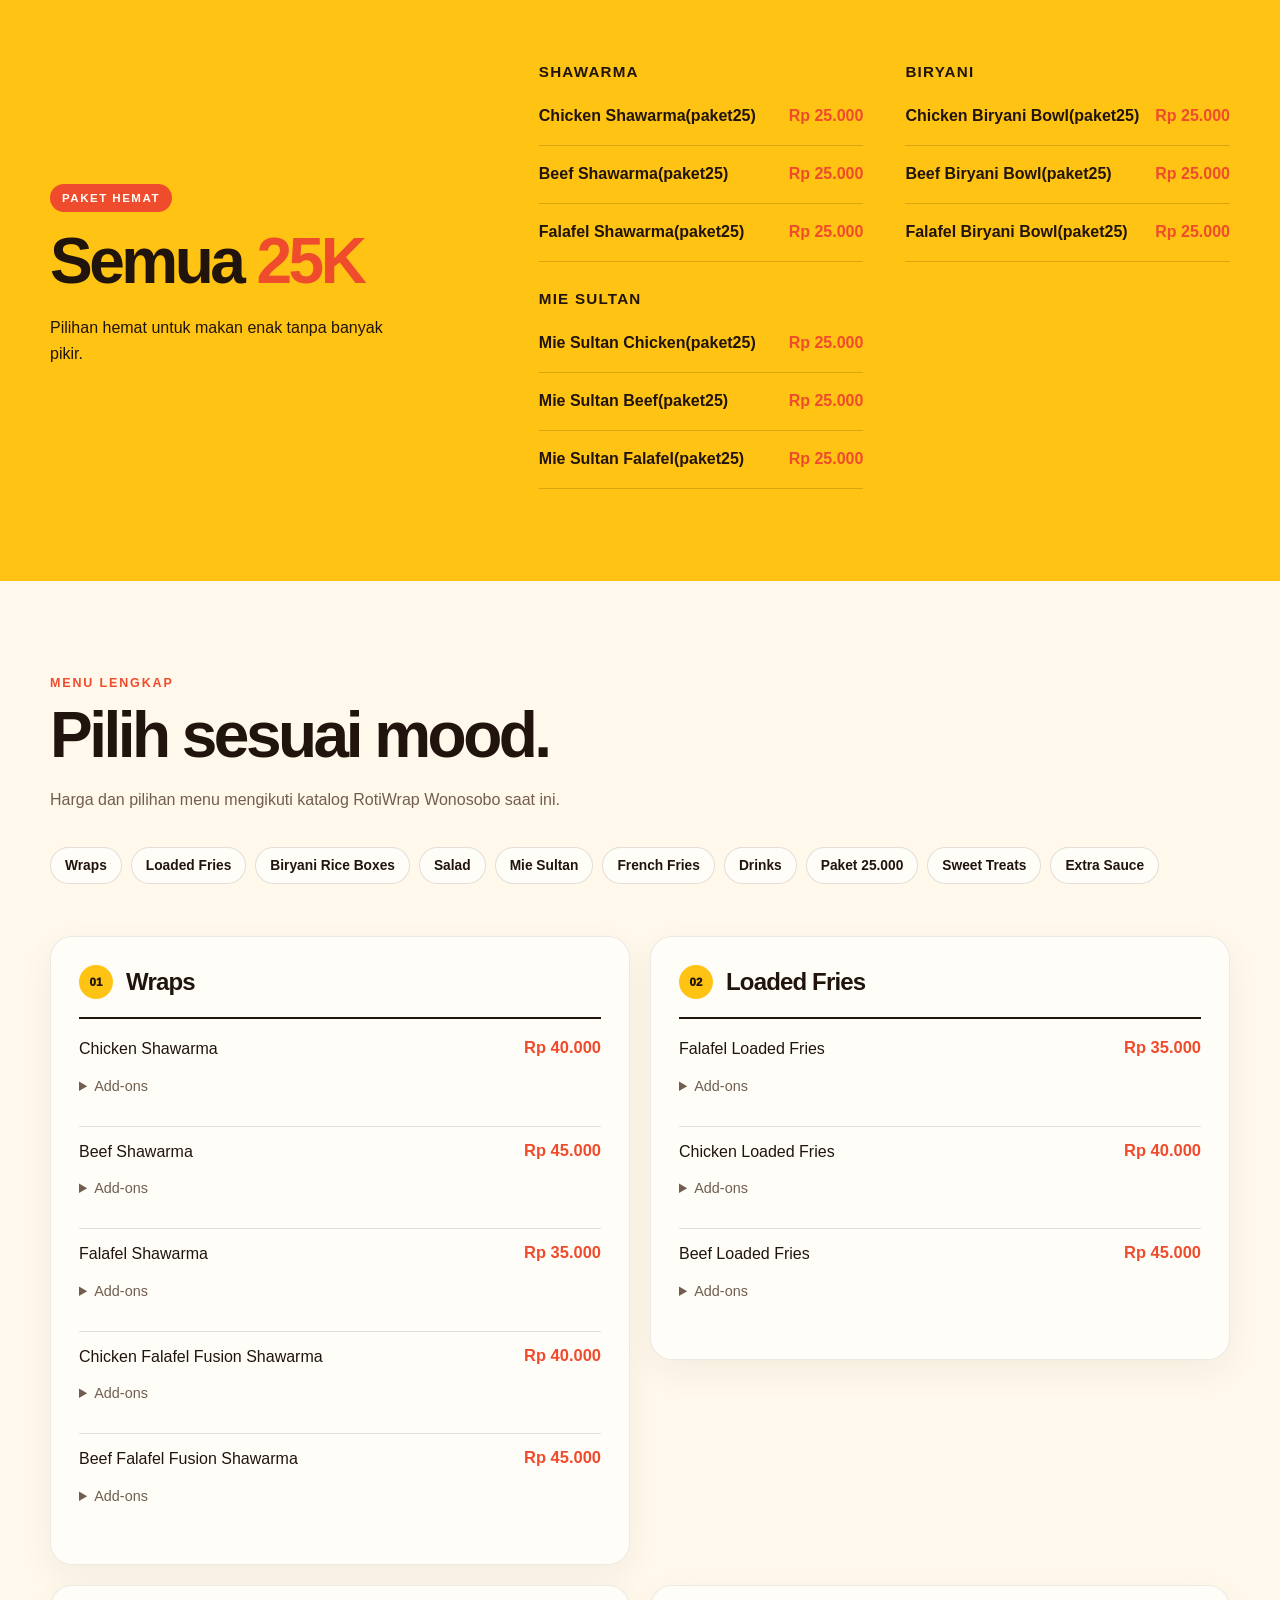
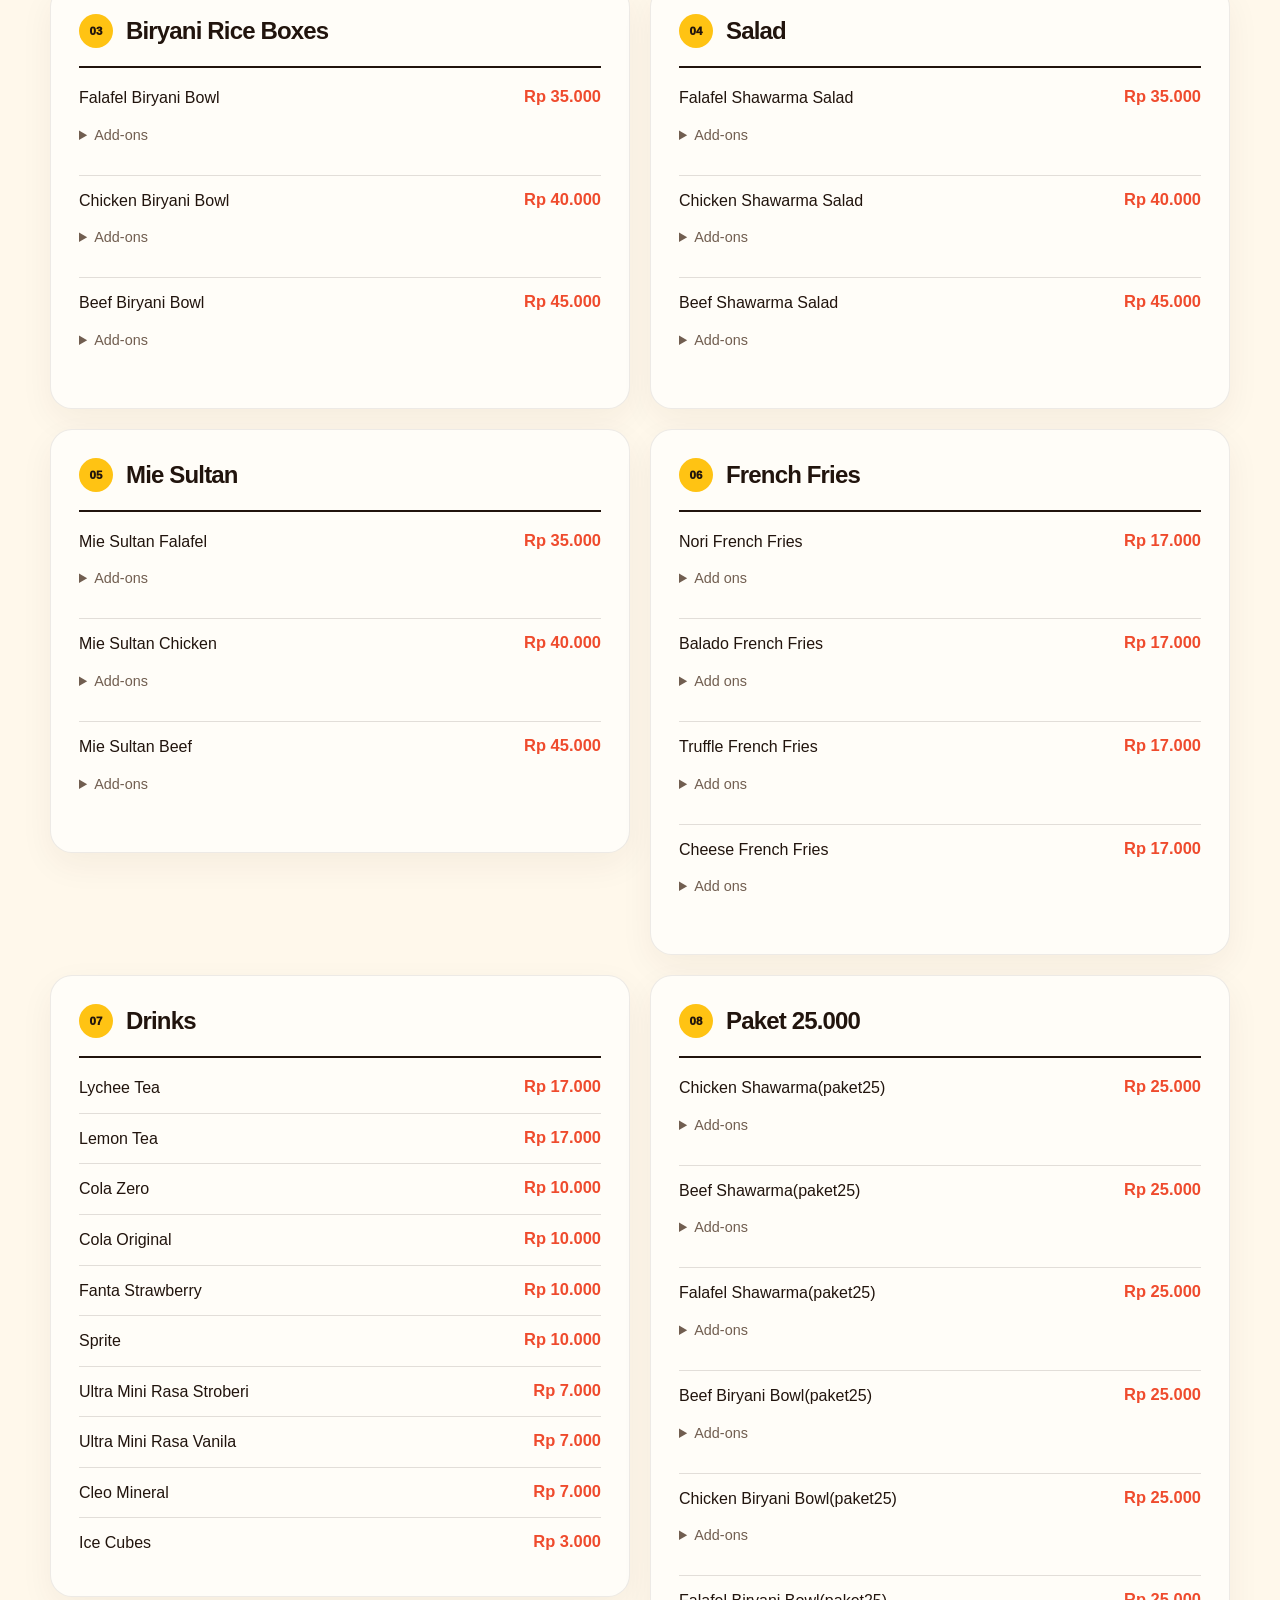
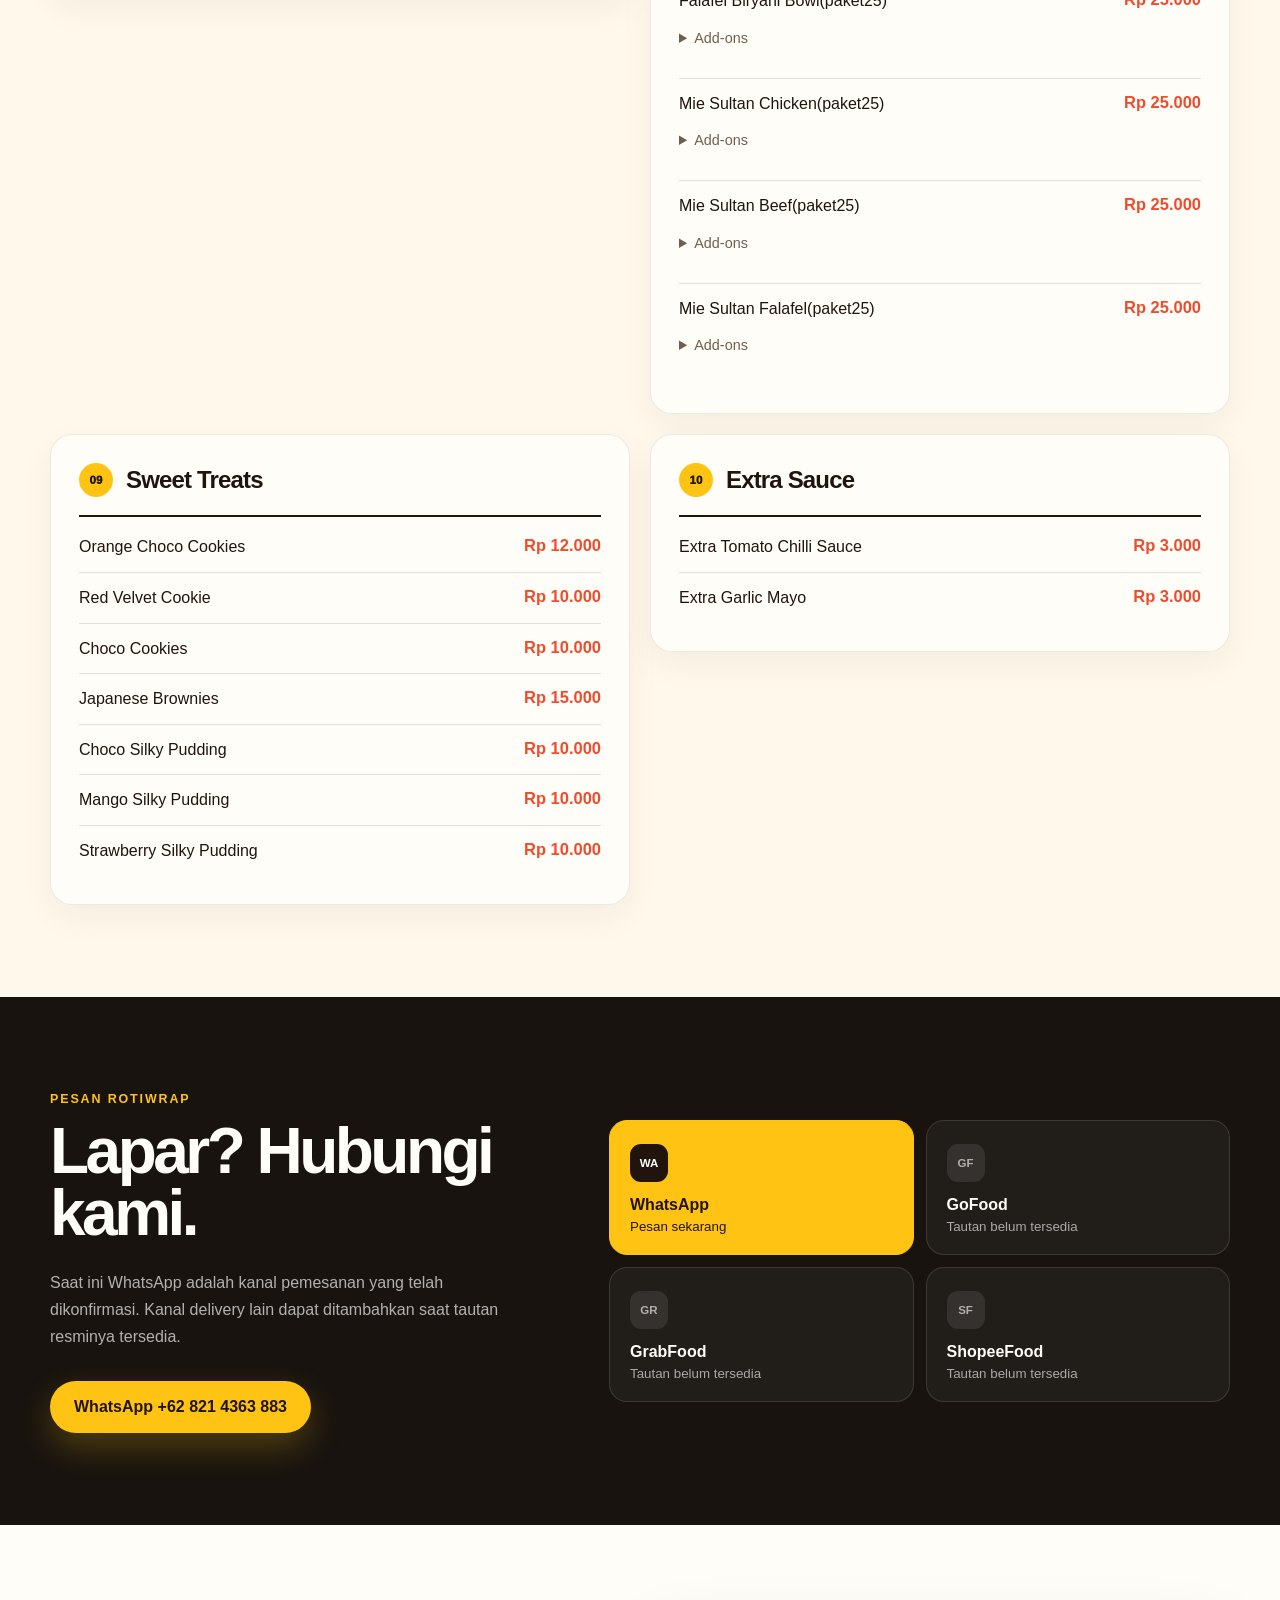
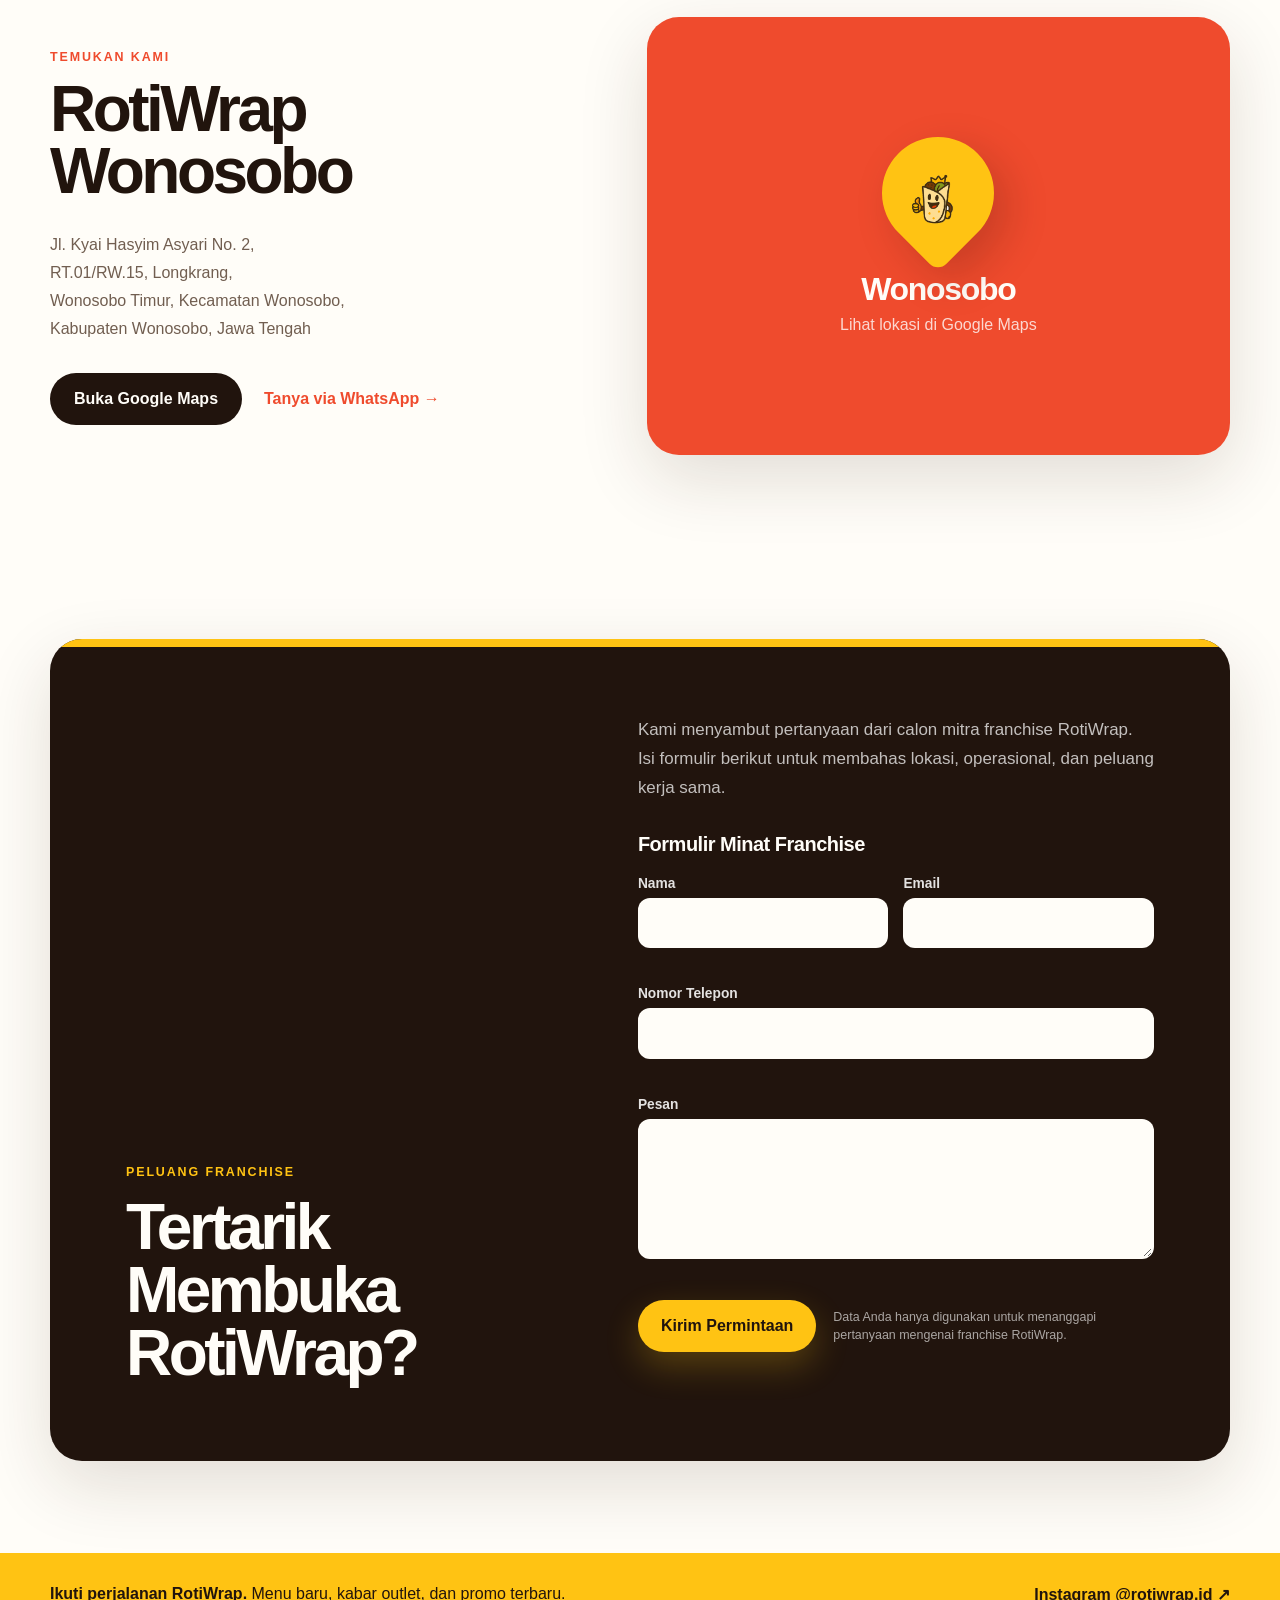
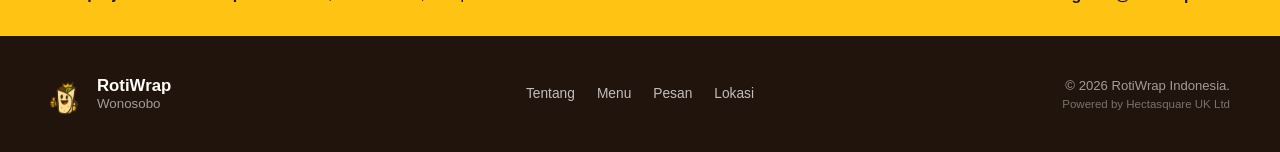
==== commit d3e0795b: "Keep Paket 25 feature families together in layout" ====
--- a/index.html
+++ b/index.html
@@ -183,17 +183,25 @@
           <h2 id="promo-title" data-i18n-html="promoTitle">Semua <strong>25K</strong></h2>
           <p data-i18n="promoDescription">Pilihan hemat untuk makan enak tanpa banyak pikir.</p>
         </div>
-        <div class="promo-list" role="list">
-<div role="listitem" data-featured-product-id="8uh3B6JXQd65KHZEeQ0B"><span>Chicken Shawarma(paket25)</span><strong>Rp 25.000</strong></div>
-<div role="listitem" data-featured-product-id="E0aFI5qLcErG9JaHYsaN"><span>Beef Shawarma(paket25)</span><strong>Rp 25.000</strong></div>
-<div role="listitem" data-featured-product-id="9DWYxwFiXYSwfcPfJ0X9"><span>Falafel Shawarma(paket25)</span><strong>Rp 25.000</strong></div>
-<div role="listitem" data-featured-product-id="xmo8TUJDKNPnVthFL70S"><span>Beef Biryani Bowl(paket25)</span><strong>Rp 25.000</strong></div>
-<div role="listitem" data-featured-product-id="avdev51YdVRRw6dMa3dP"><span>Chicken Biryani Bowl(paket25)</span><strong>Rp 25.000</strong></div>
-<div role="listitem" data-featured-product-id="04yneYsm9KaAUw1eZDny"><span>Falafel Biryani Bowl(paket25)</span><strong>Rp 25.000</strong></div>
-<div role="listitem" data-featured-product-id="DtDwlQTq7by4BhJKB39M"><span>Mie Sultan Chicken(paket25)</span><strong>Rp 25.000</strong></div>
-<div role="listitem" data-featured-product-id="7lDJLIThtzvc4vRndPCM"><span>Mie Sultan Beef(paket25)</span><strong>Rp 25.000</strong></div>
-<div role="listitem" data-featured-product-id="8fxkbQGyDZPrVHQXmSUL"><span>Mie Sultan Falafel(paket25)</span><strong>Rp 25.000</strong></div>
-        </div>
+<!-- BEGIN PAKET FEATURE -->
+<div class="promo-list promo-family-grid">
+<section class="promo-family" aria-labelledby="paket-family-0"><h3 id="paket-family-0">SHAWARMA</h3><ul>
+<li data-featured-product-id="8uh3B6JXQd65KHZEeQ0B"><span>Chicken Shawarma(paket25)</span><strong>Rp 25.000</strong></li>
+<li data-featured-product-id="E0aFI5qLcErG9JaHYsaN"><span>Beef Shawarma(paket25)</span><strong>Rp 25.000</strong></li>
+<li data-featured-product-id="9DWYxwFiXYSwfcPfJ0X9"><span>Falafel Shawarma(paket25)</span><strong>Rp 25.000</strong></li>
+</ul></section>
+<section class="promo-family" aria-labelledby="paket-family-1"><h3 id="paket-family-1">BIRYANI</h3><ul>
+<li data-featured-product-id="avdev51YdVRRw6dMa3dP"><span>Chicken Biryani Bowl(paket25)</span><strong>Rp 25.000</strong></li>
+<li data-featured-product-id="xmo8TUJDKNPnVthFL70S"><span>Beef Biryani Bowl(paket25)</span><strong>Rp 25.000</strong></li>
+<li data-featured-product-id="04yneYsm9KaAUw1eZDny"><span>Falafel Biryani Bowl(paket25)</span><strong>Rp 25.000</strong></li>
+</ul></section>
+<section class="promo-family" aria-labelledby="paket-family-2"><h3 id="paket-family-2">MIE SULTAN</h3><ul>
+<li data-featured-product-id="DtDwlQTq7by4BhJKB39M"><span>Mie Sultan Chicken(paket25)</span><strong>Rp 25.000</strong></li>
+<li data-featured-product-id="7lDJLIThtzvc4vRndPCM"><span>Mie Sultan Beef(paket25)</span><strong>Rp 25.000</strong></li>
+<li data-featured-product-id="8fxkbQGyDZPrVHQXmSUL"><span>Mie Sultan Falafel(paket25)</span><strong>Rp 25.000</strong></li>
+</ul></section>
+</div>
+<!-- END PAKET FEATURE -->
       </div>
     </section>
 
--- a/css/epos-menu.css
+++ b/css/epos-menu.css
@@ -6,3 +6,12 @@
 [data-epos-menu] .epos-modifier-options { list-style:none; margin:0; padding:0 0 0 12px; }
 [data-epos-menu] .epos-modifier-options li { min-height:40px; gap:12px; }
 [data-epos-menu] .epos-modifier-options strong { font-size:.9rem; }
+
+/* Paket feature: grid cells are whole families, never individual products. */
+#paket-hemat .promo-family-grid { align-items:start; row-gap:28px; }
+#paket-hemat .promo-family { min-width:0; }
+#paket-hemat .promo-family h3 { margin:0 0 8px; font-size:.95rem; letter-spacing:.08em; }
+#paket-hemat .promo-family ul { list-style:none; padding:0; margin:0; }
+#paket-hemat .promo-family li { display:flex; justify-content:space-between; align-items:center; gap:14px; min-height:58px; padding:10px 0; border-bottom:1px solid rgba(33,20,13,.17); font-weight:760; }
+#paket-hemat .promo-family li span { min-width:0; overflow-wrap:anywhere; }
+#paket-hemat .promo-family li strong { white-space:nowrap; flex-shrink:0; font-size:1rem; }
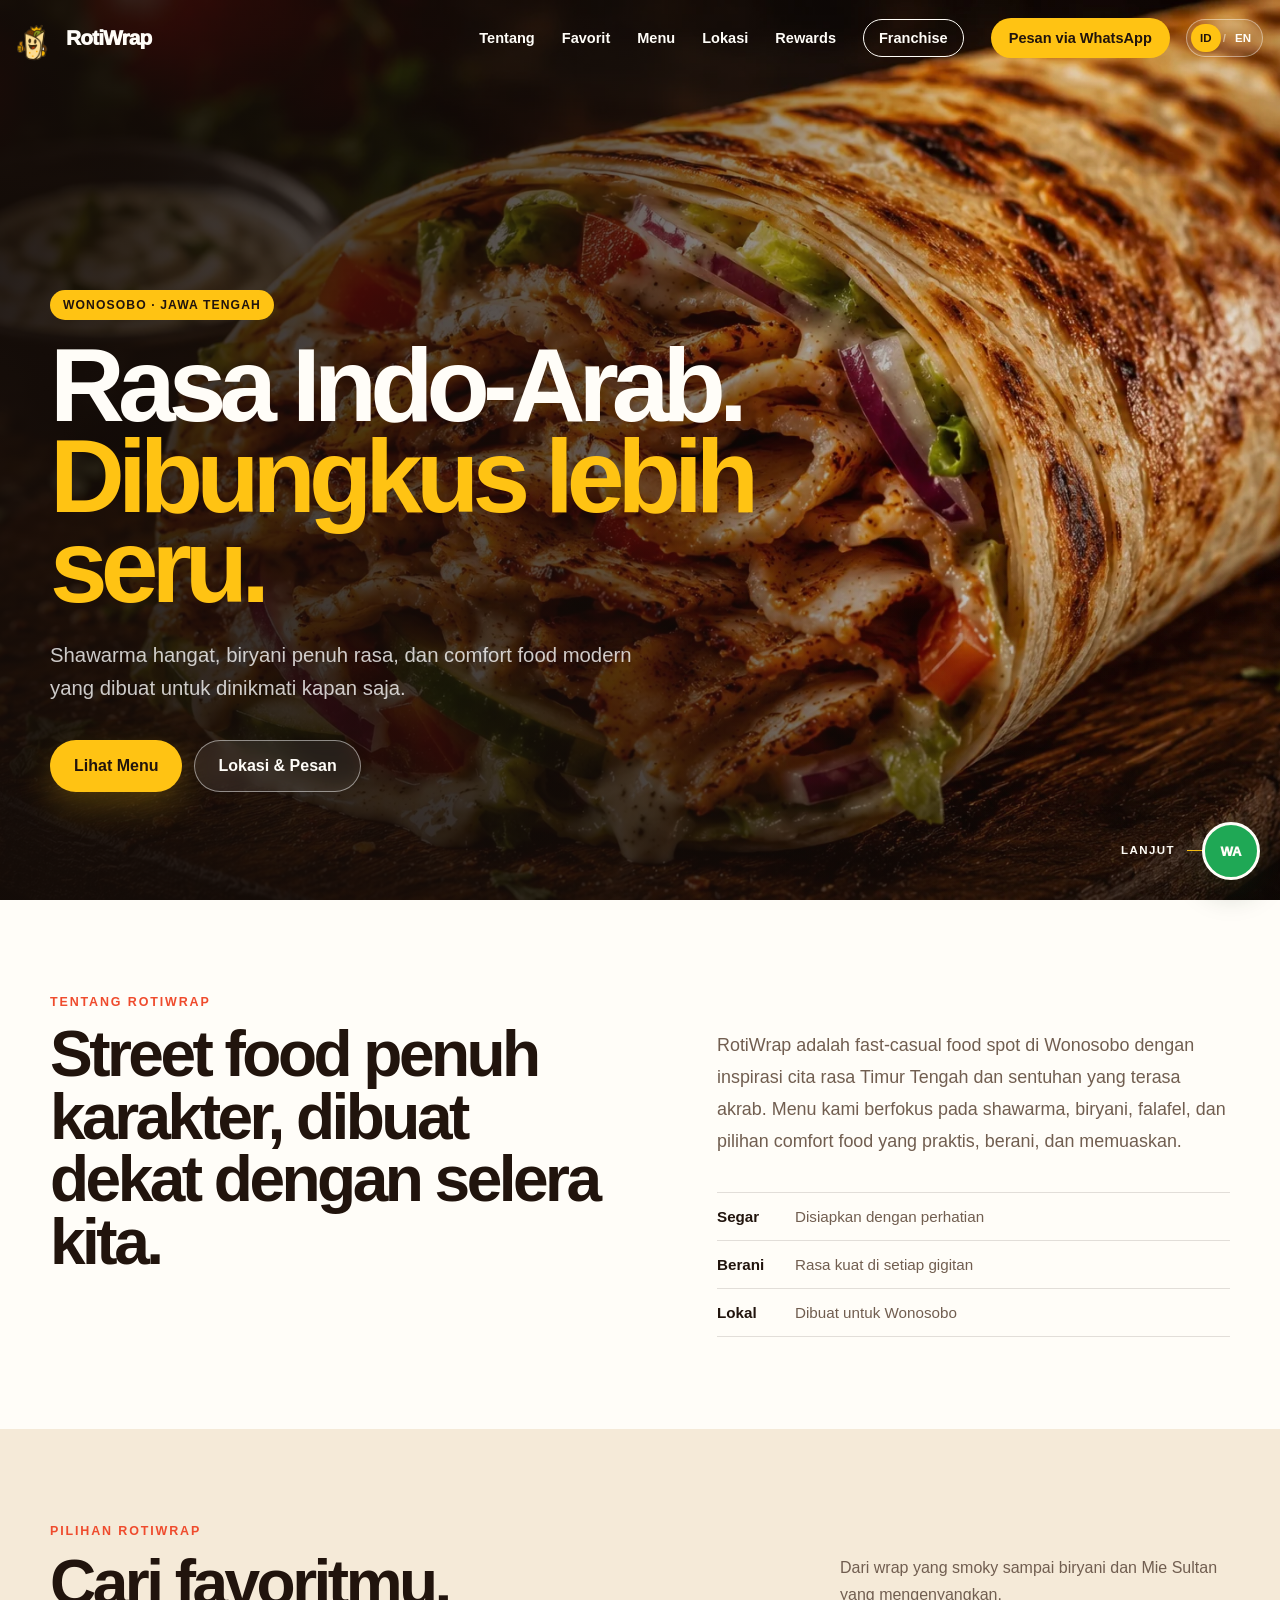
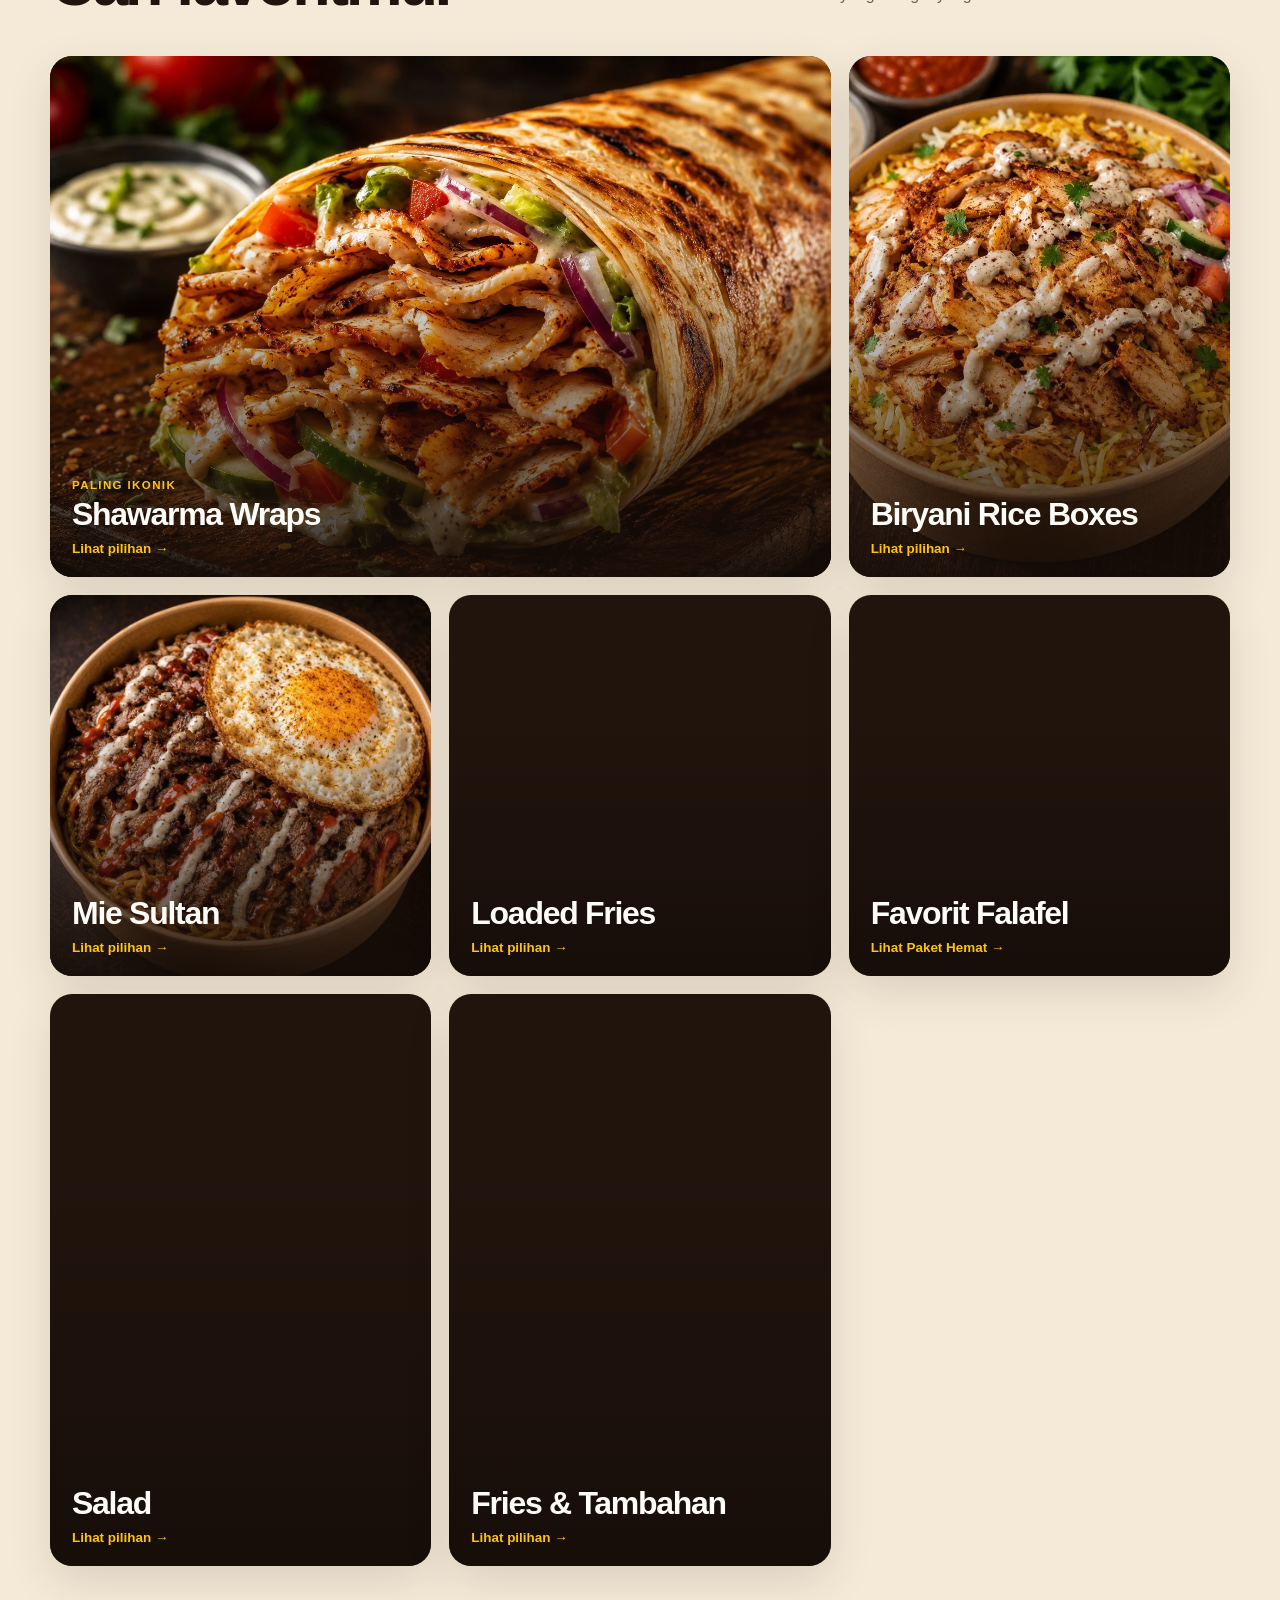
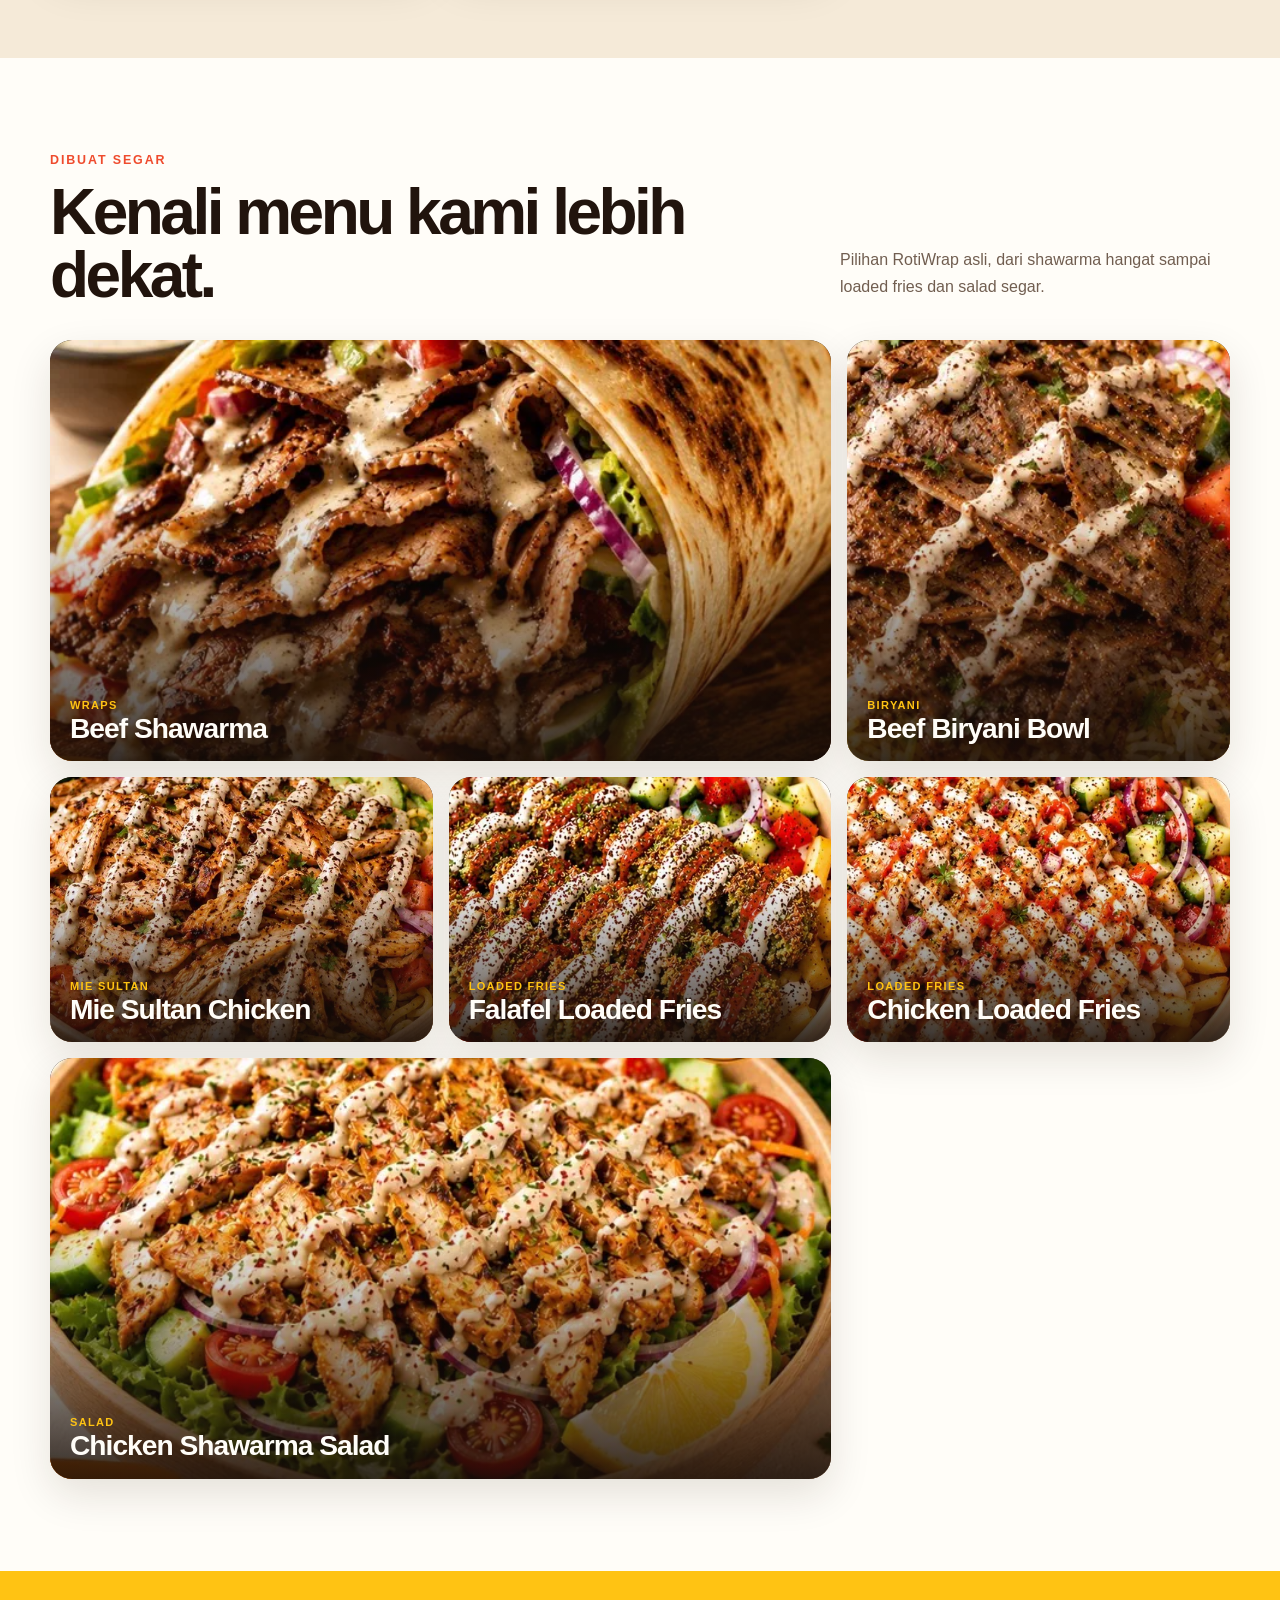
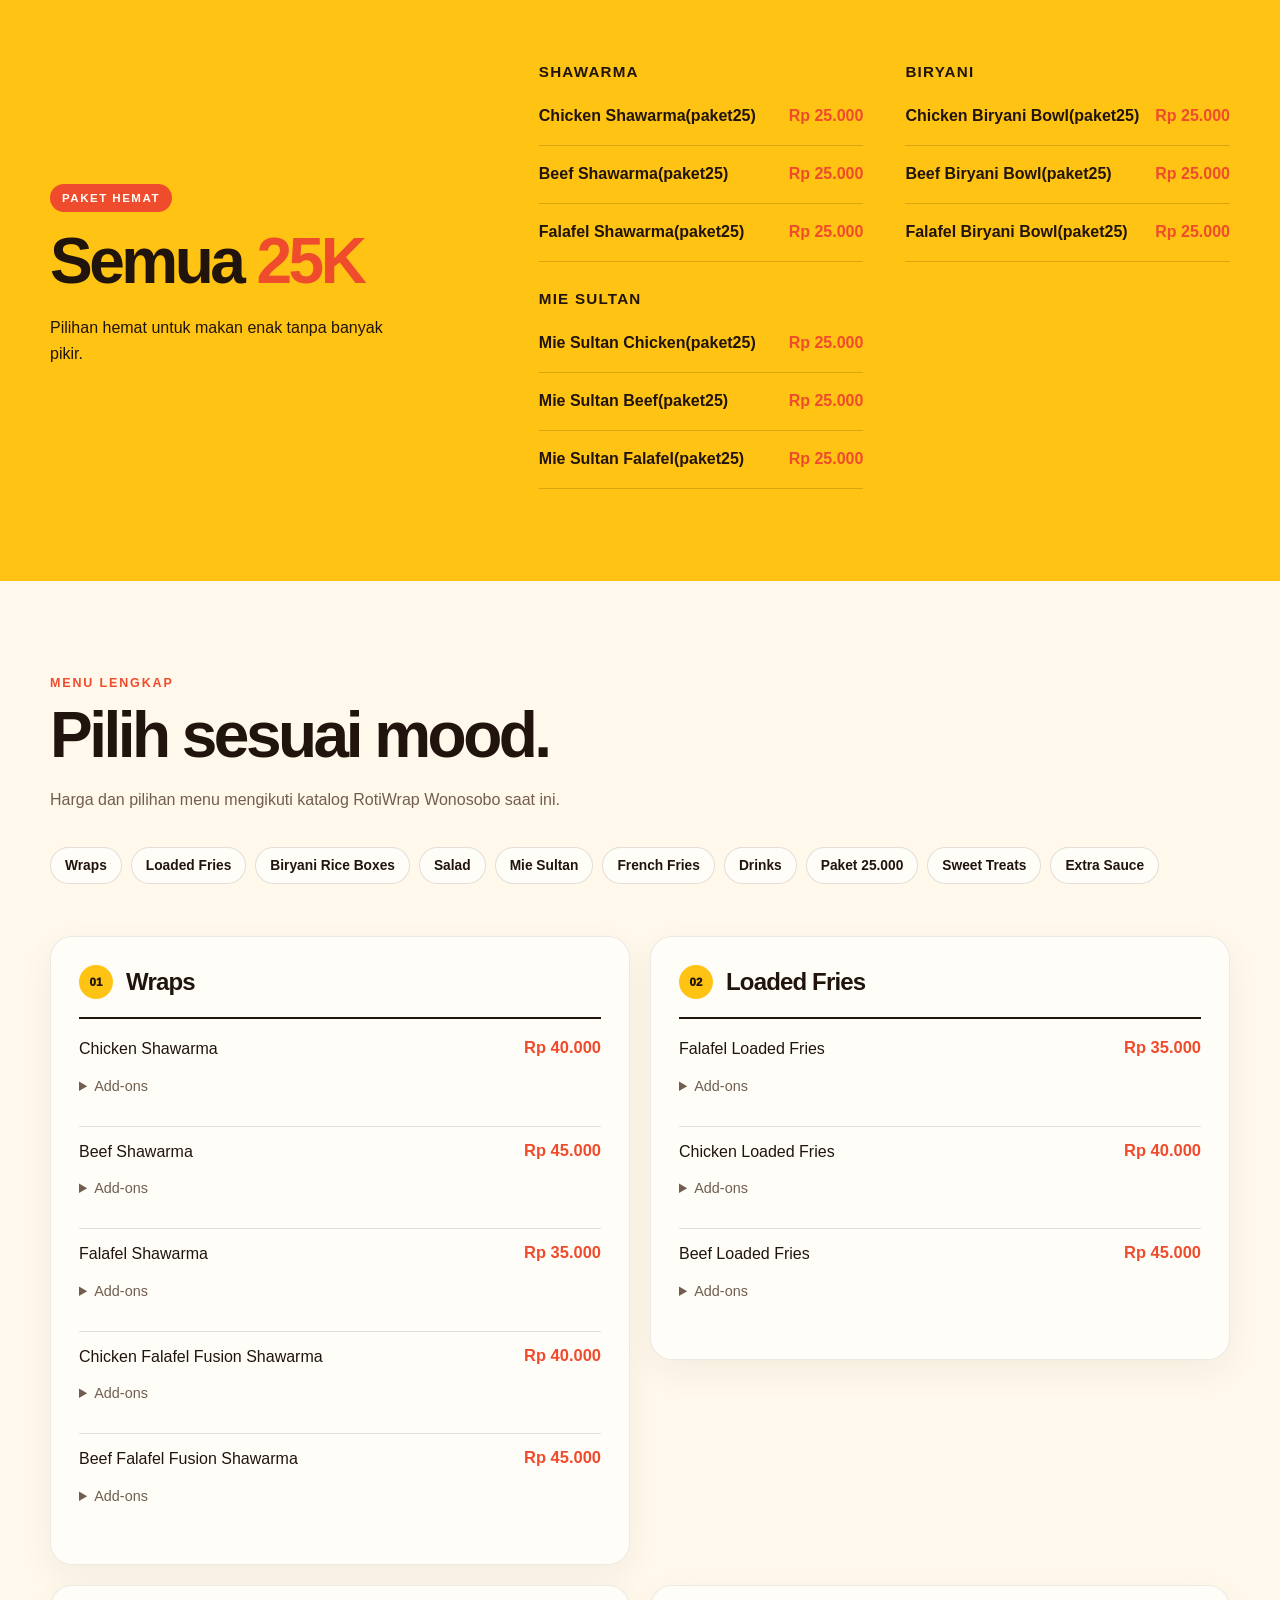
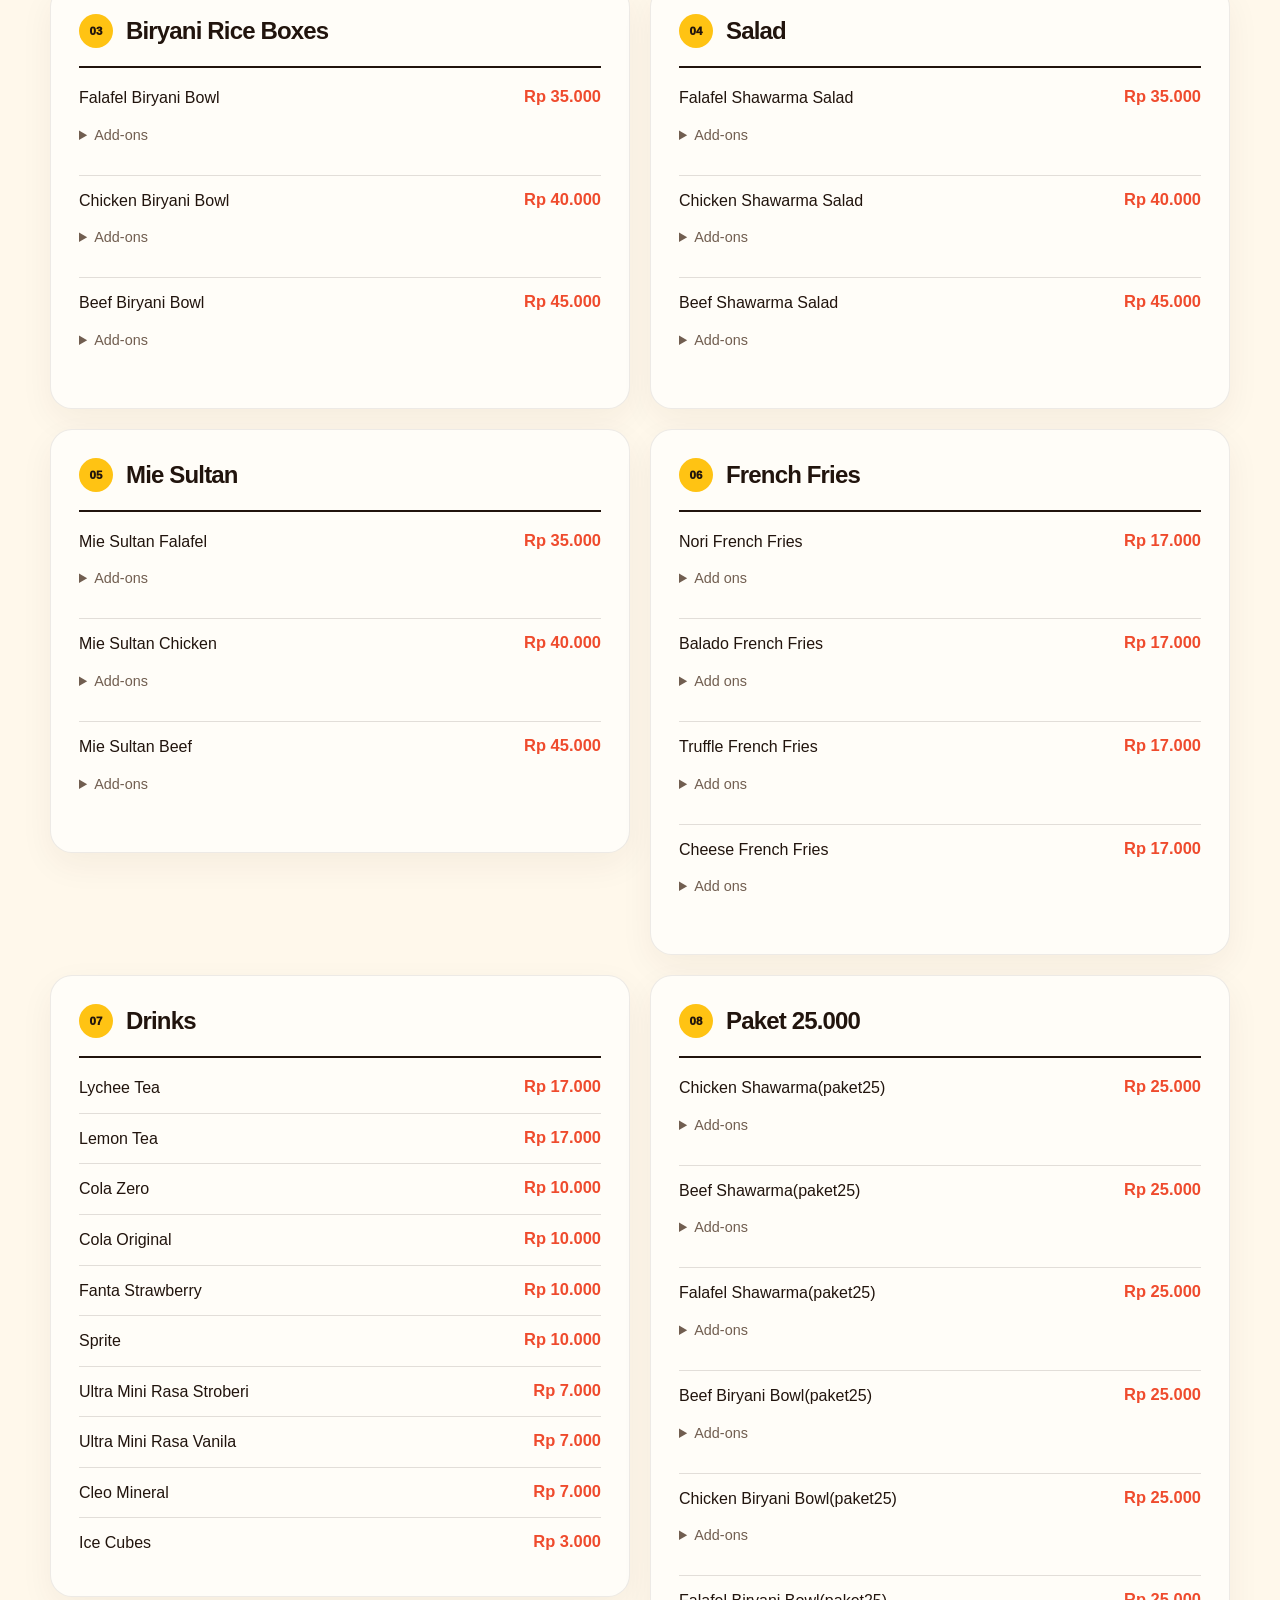
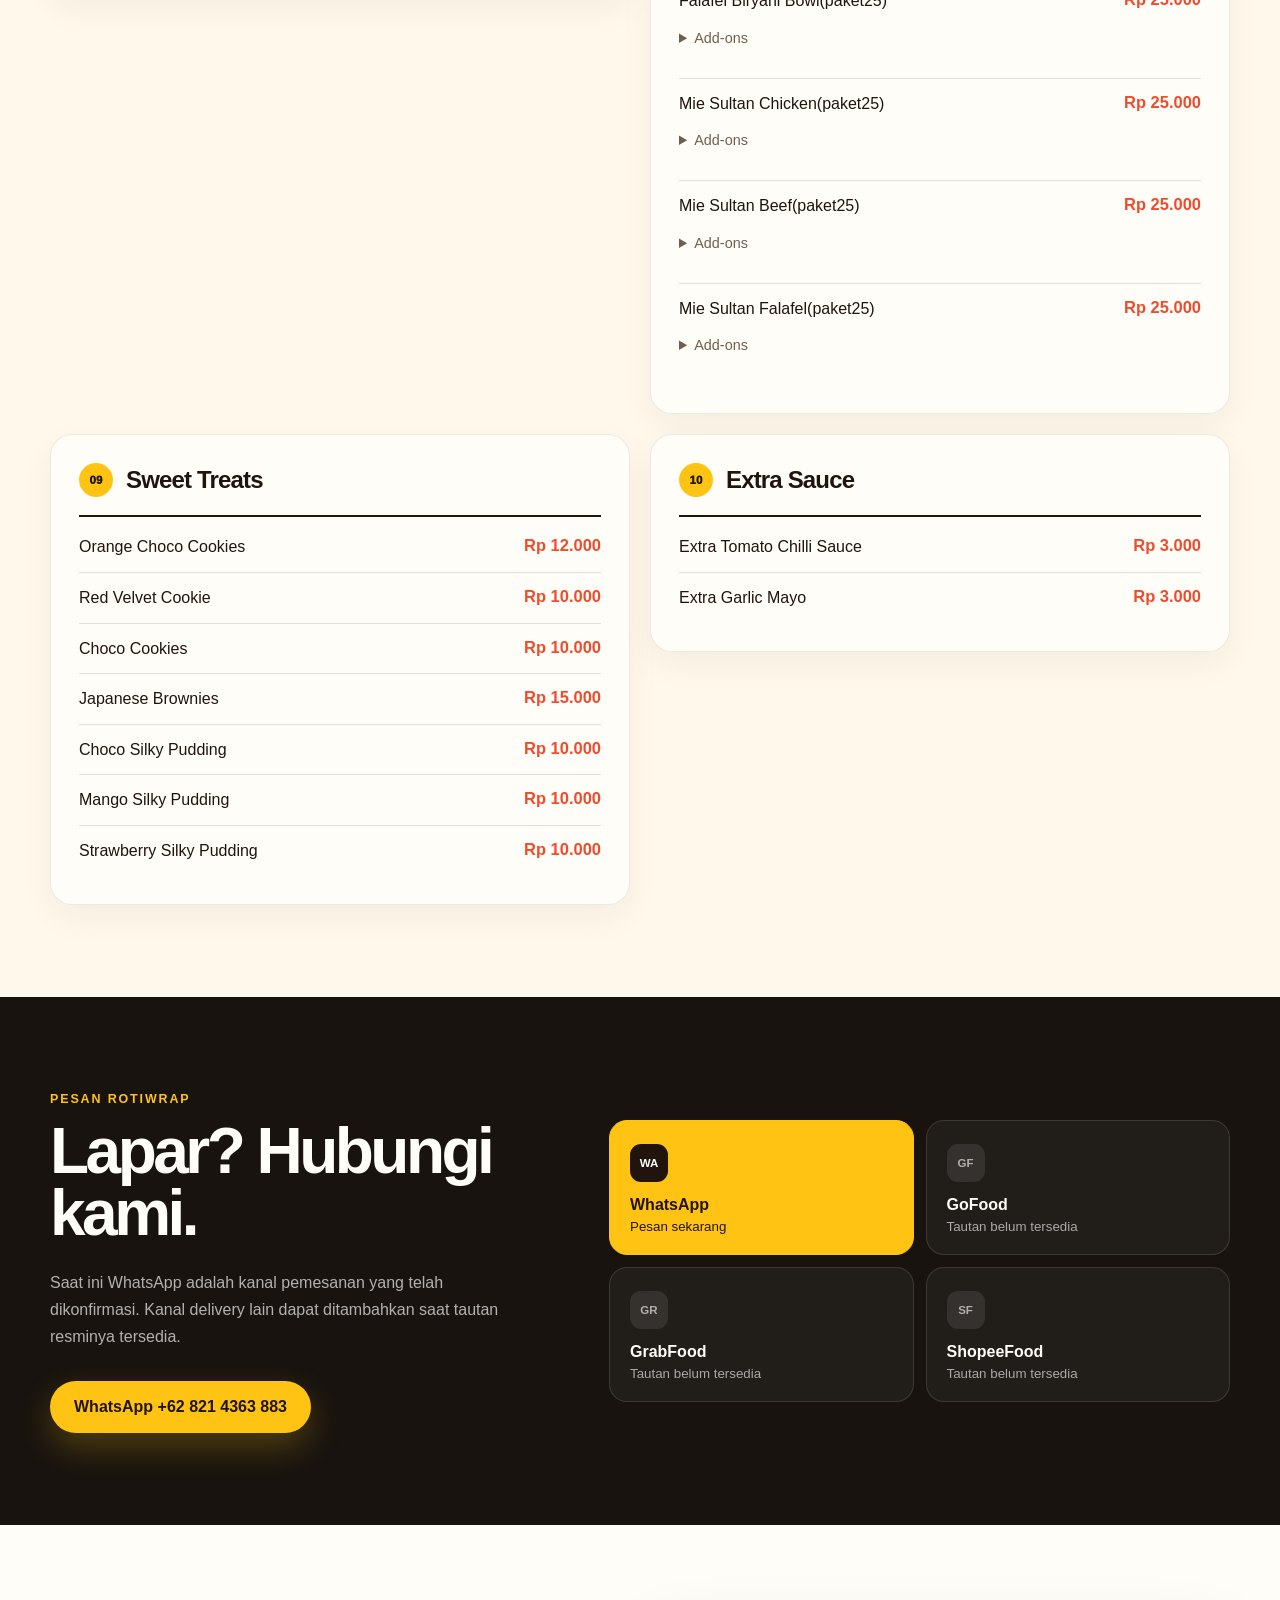
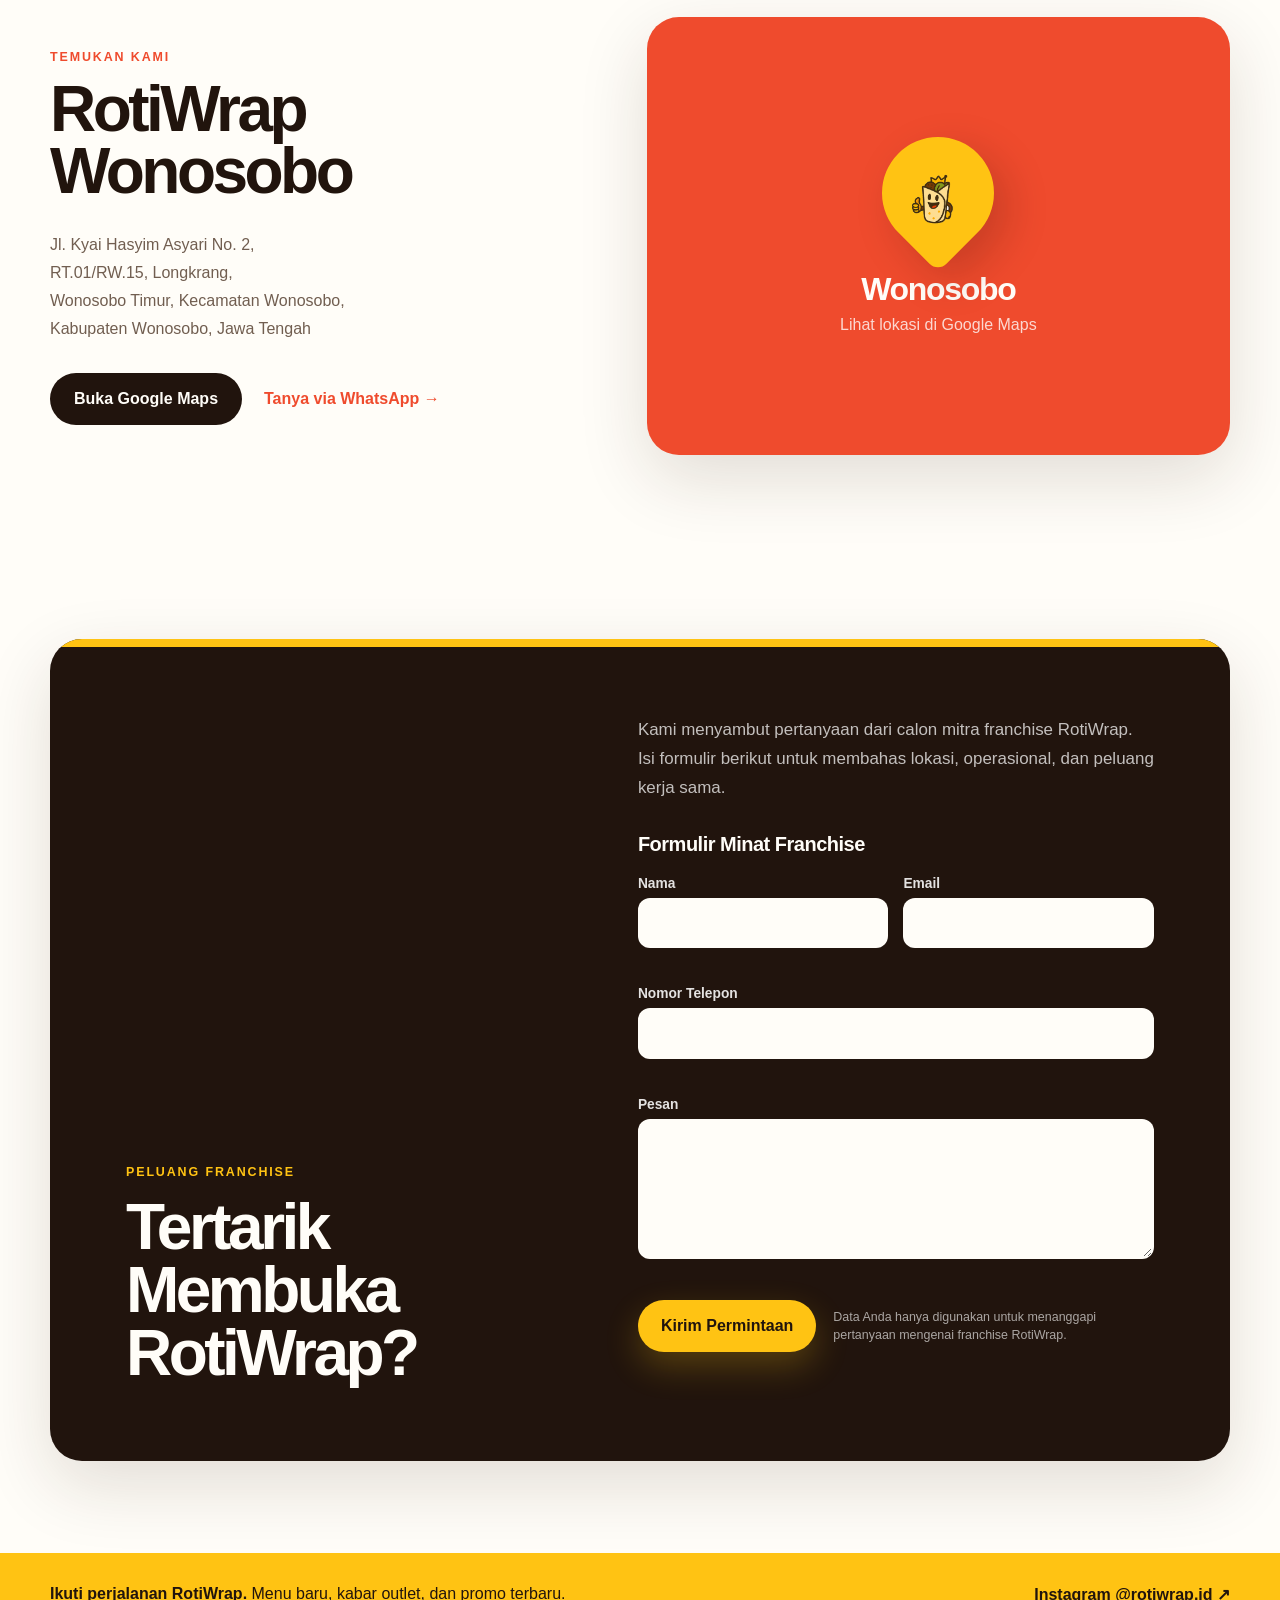
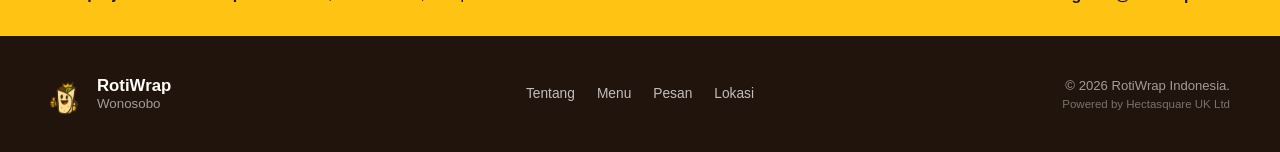
==== commit 08aea6d0: "Refresh cached menu stylesheet for Paket family layout" ====
--- a/index.html
+++ b/index.html
@@ -23,7 +23,7 @@
   <link rel="preload" href="images/hero-wrap.webp" as="image" media="(min-width: 721px)" />
   <link rel="preload" href="images/hero-wrap-mobile.webp" as="image" media="(max-width: 720px)" />
   <link rel="stylesheet" href="css/style.css" />
-  <link rel="stylesheet" href="css/epos-menu.css" />
+  <link rel="stylesheet" href="css/epos-menu.css?v=paket-family-v1" />
 </head>
 <body>
   <a class="skip-link" href="#main-content" data-i18n="skipLink">Lewati ke konten utama</a>
